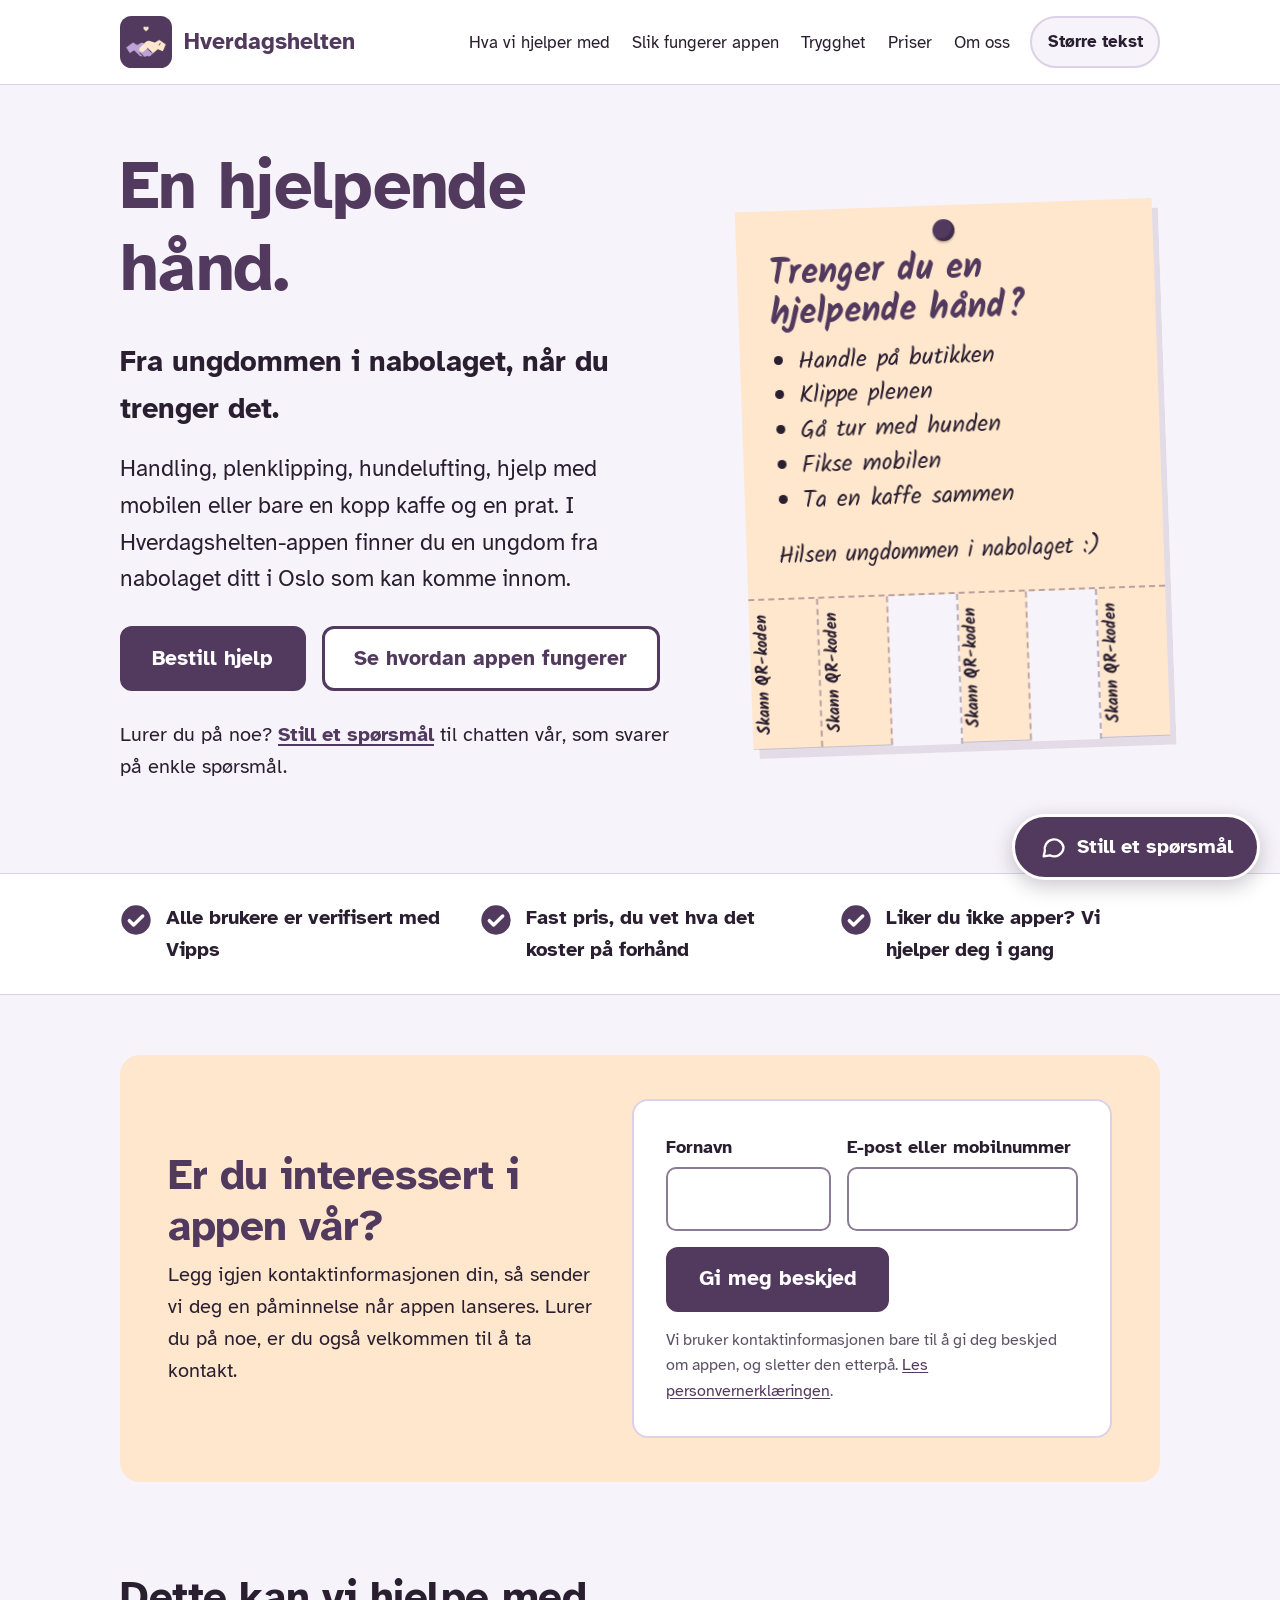
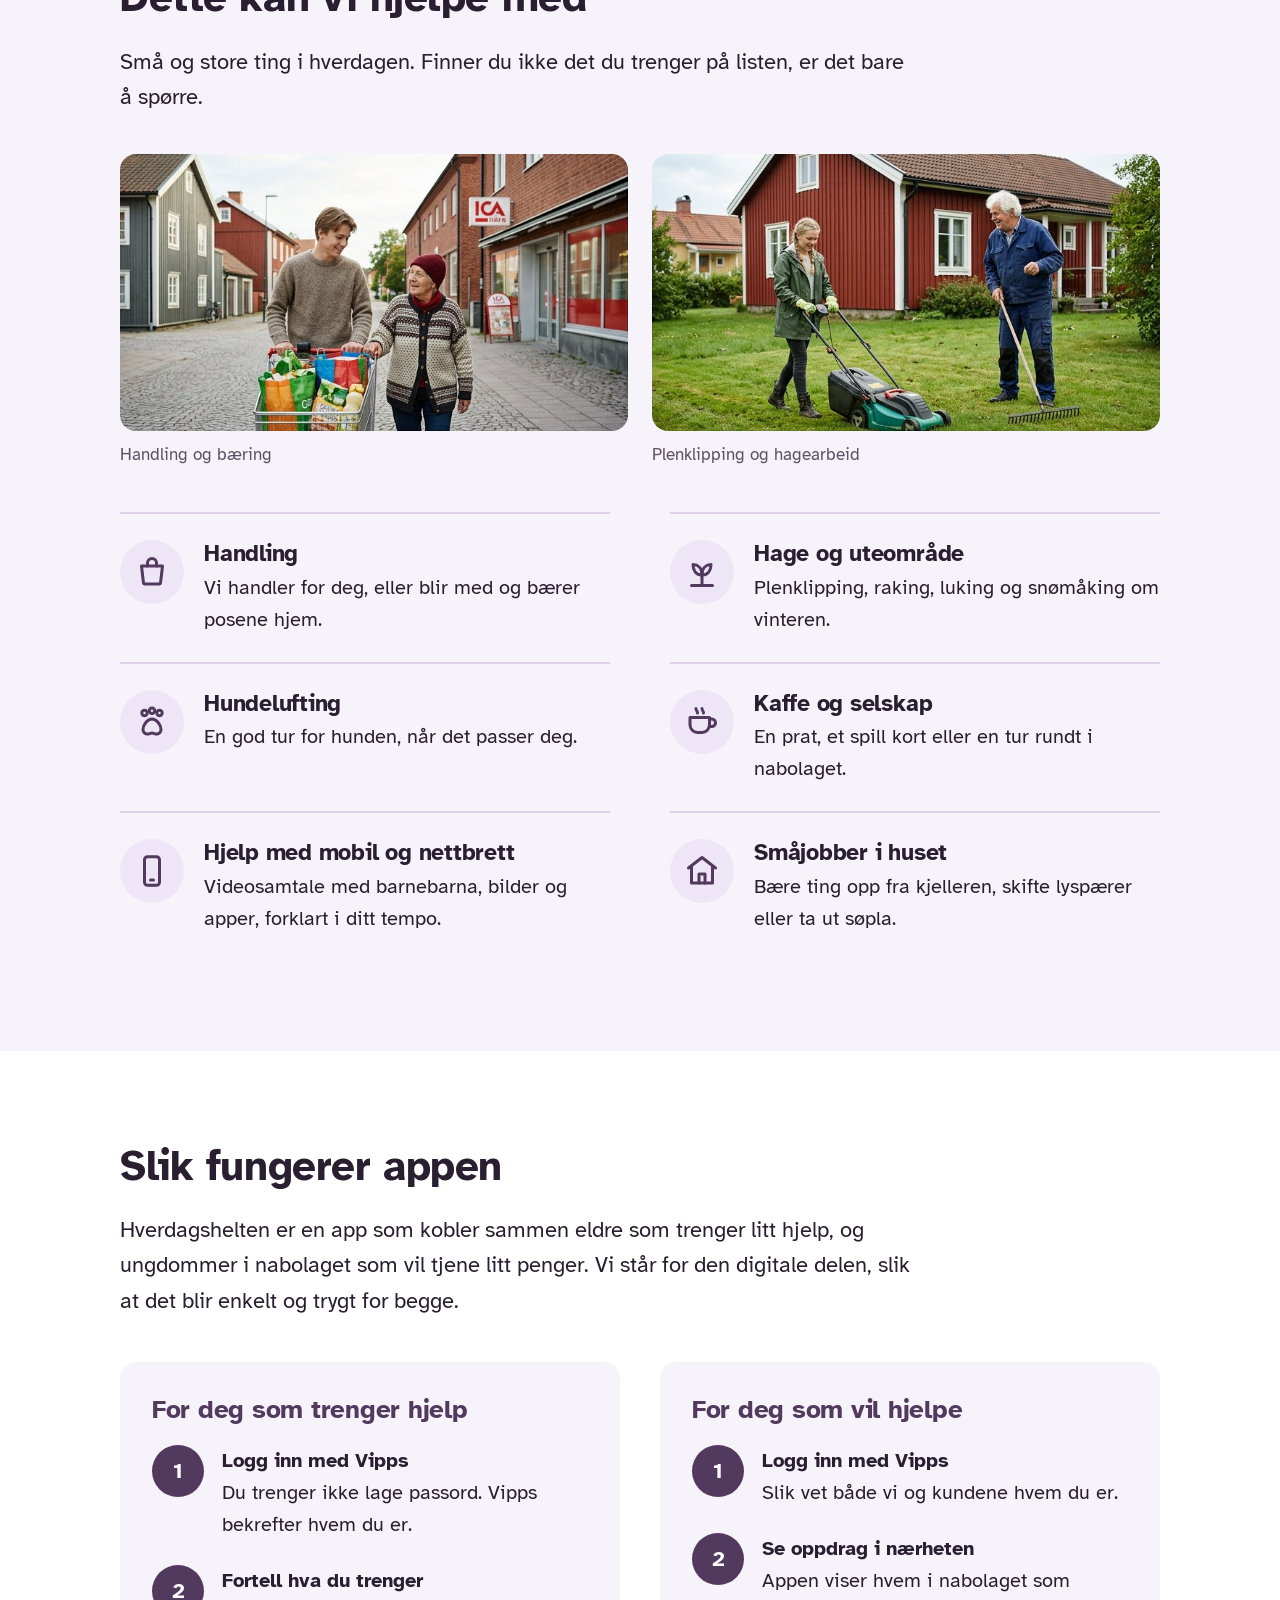
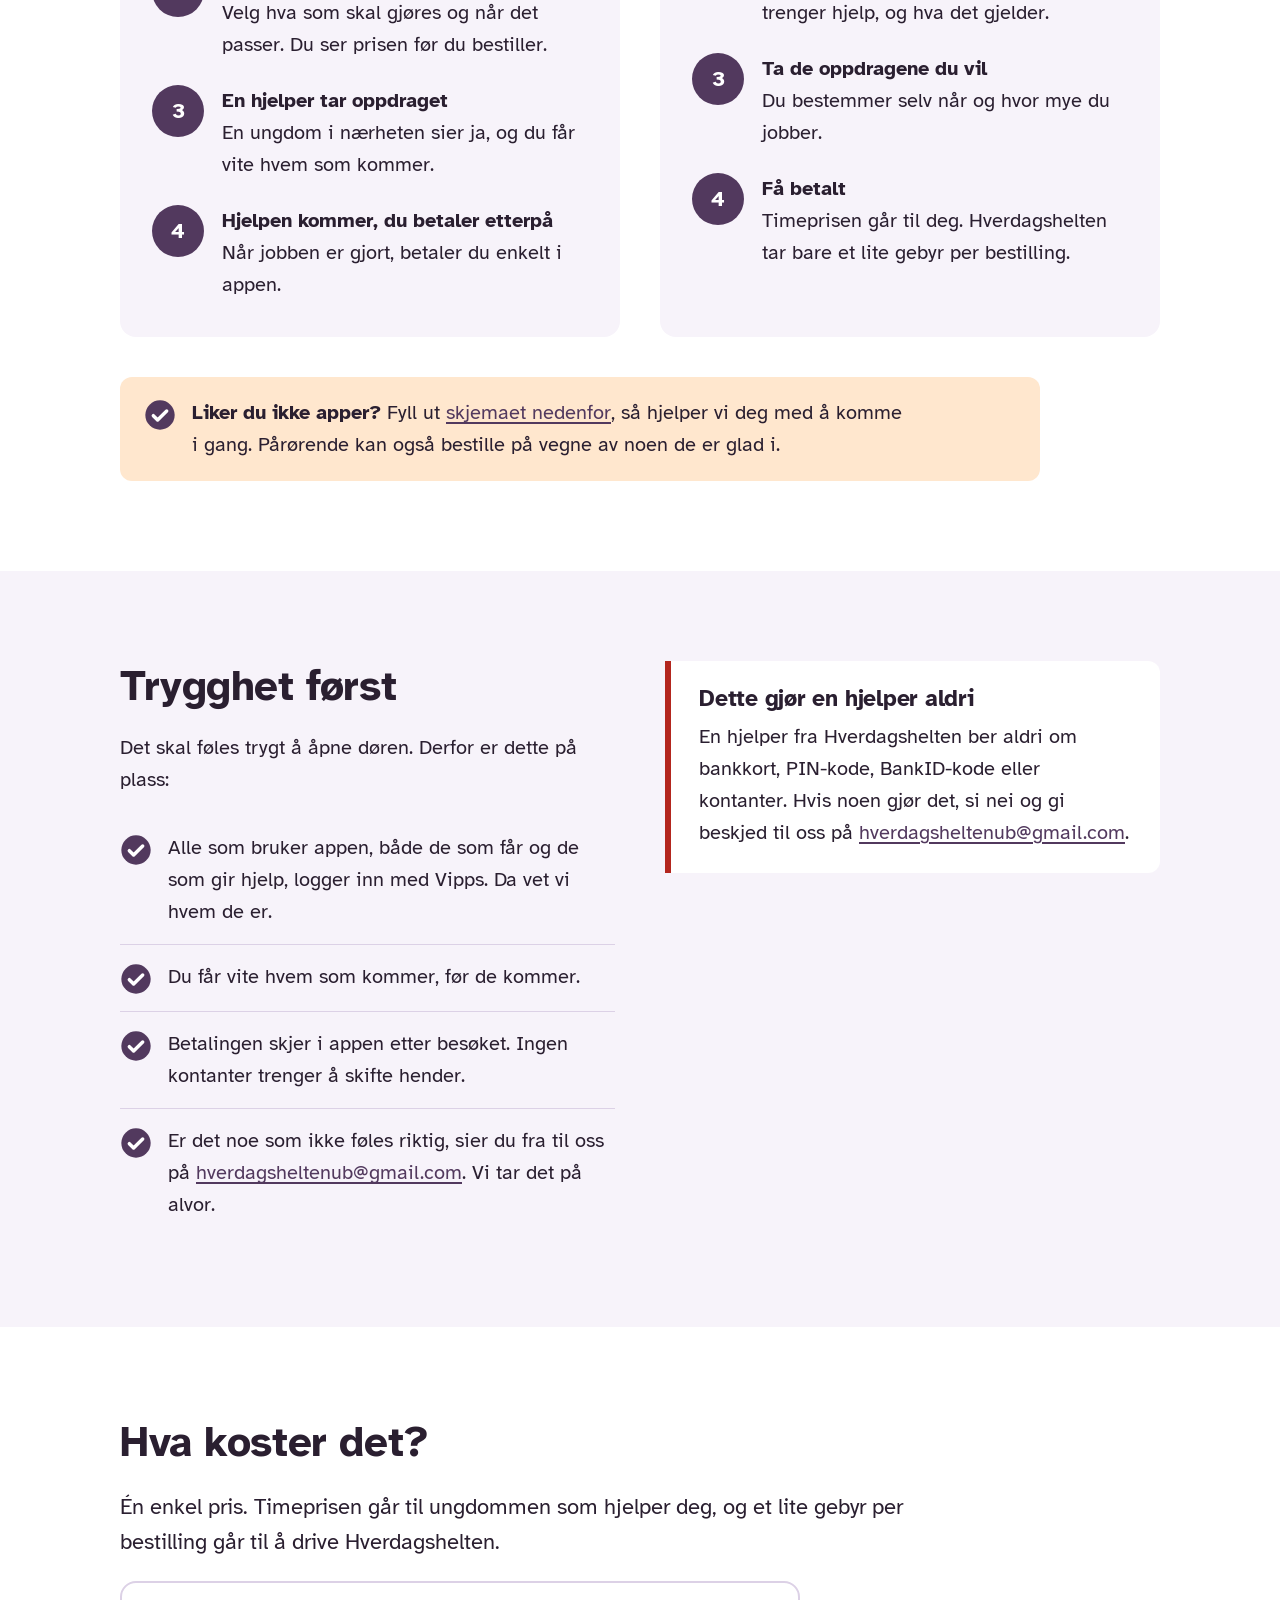
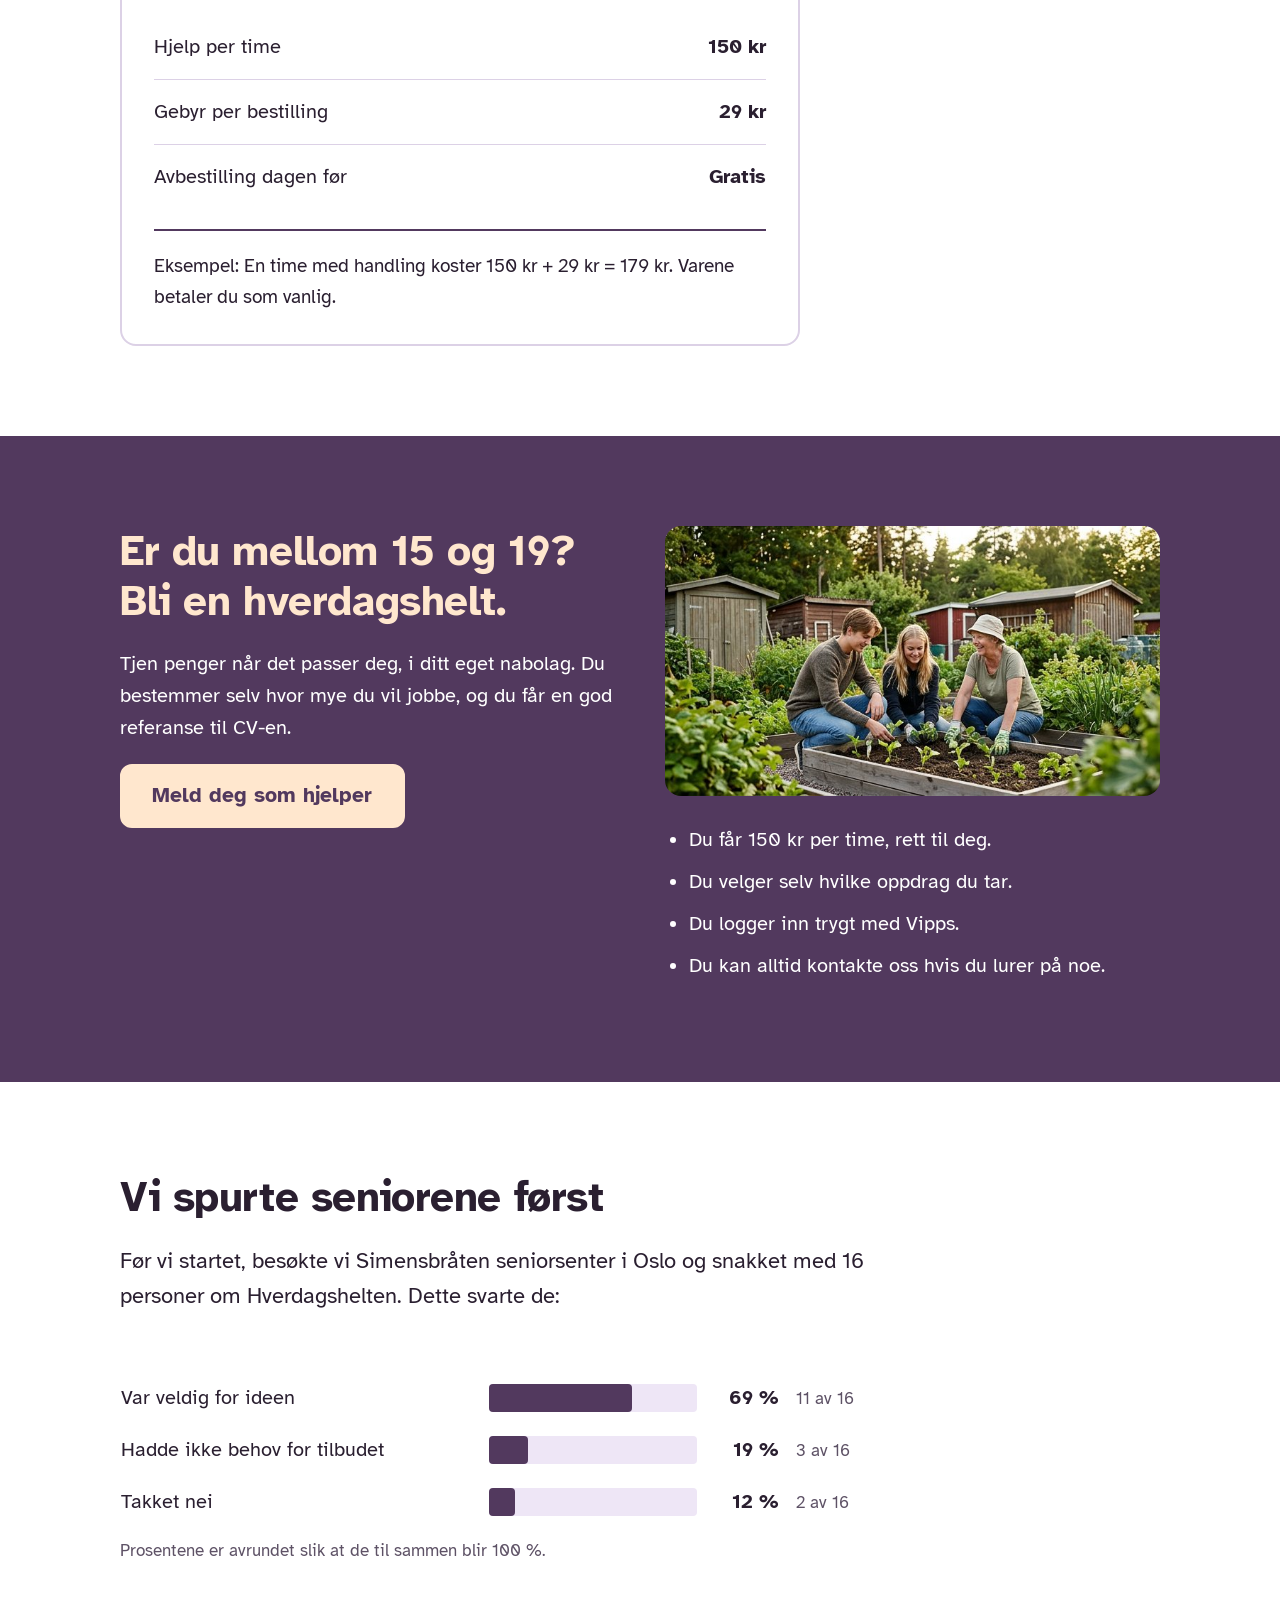
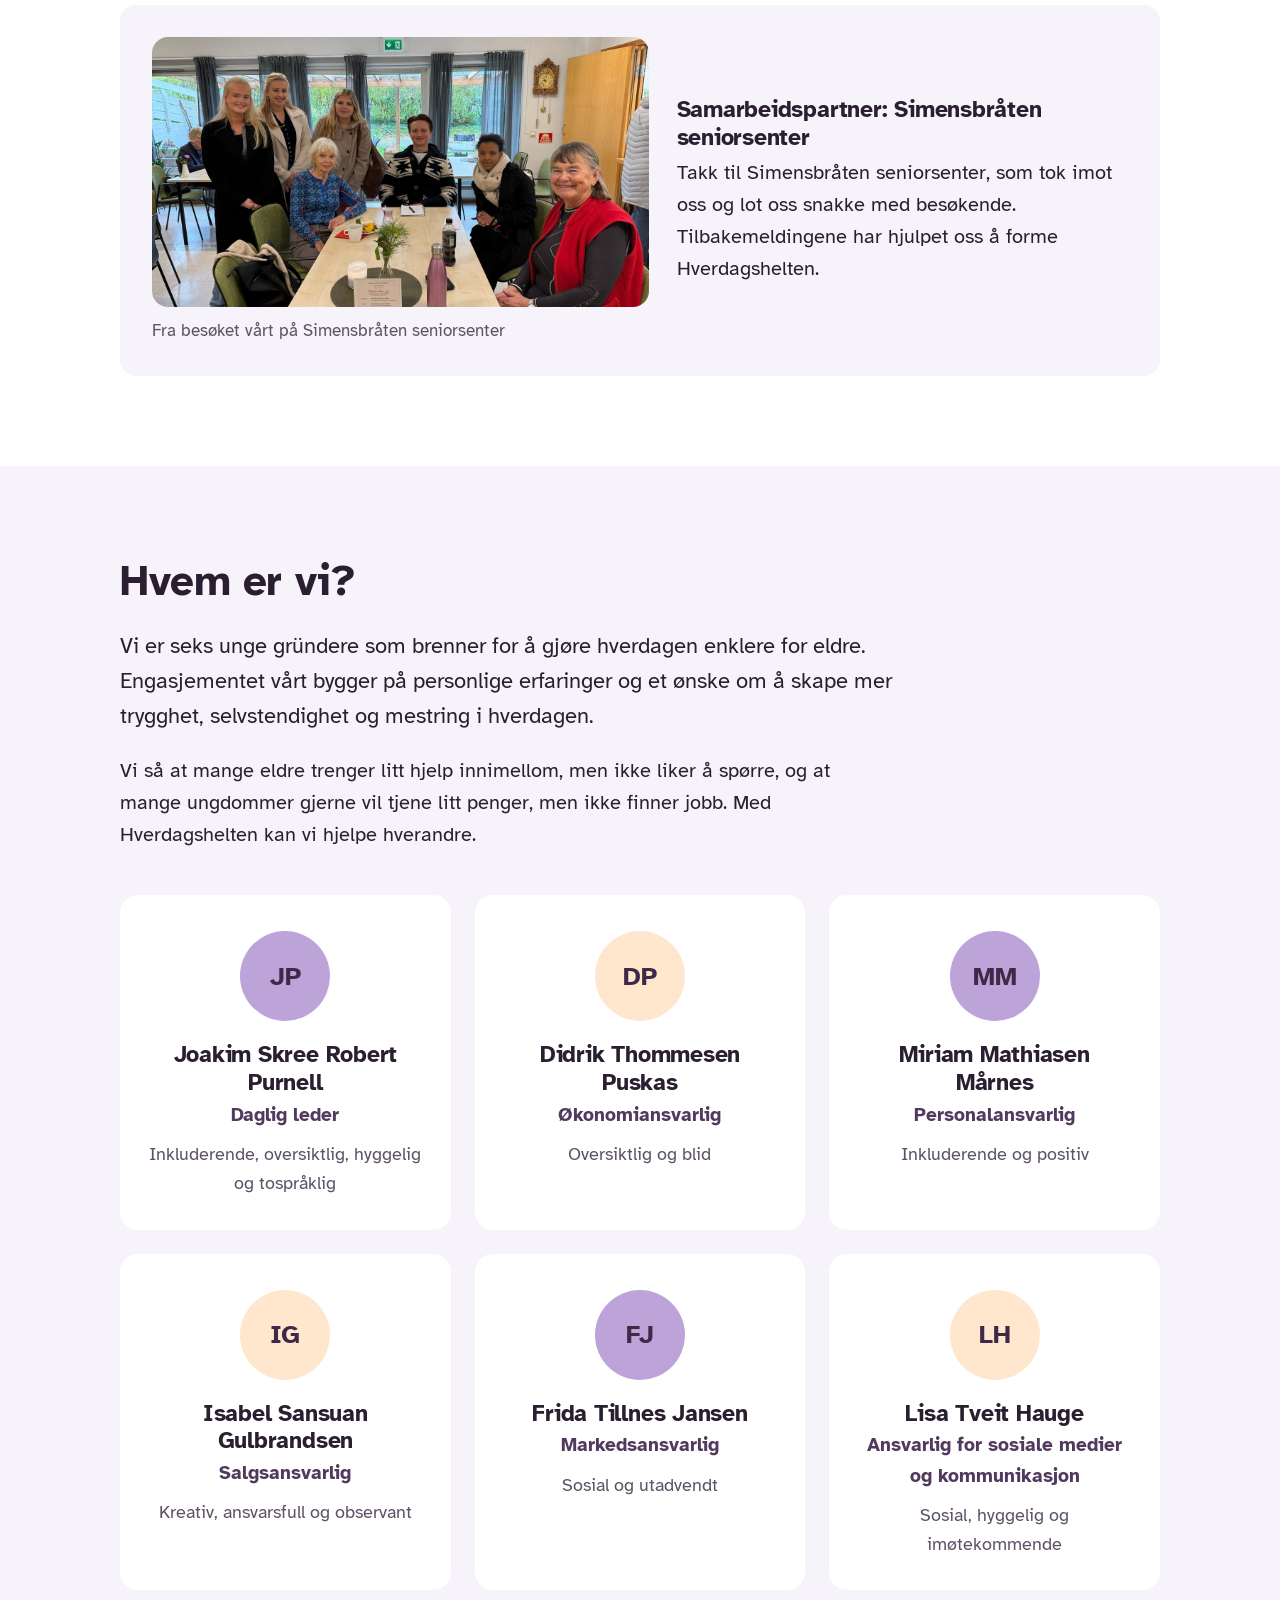
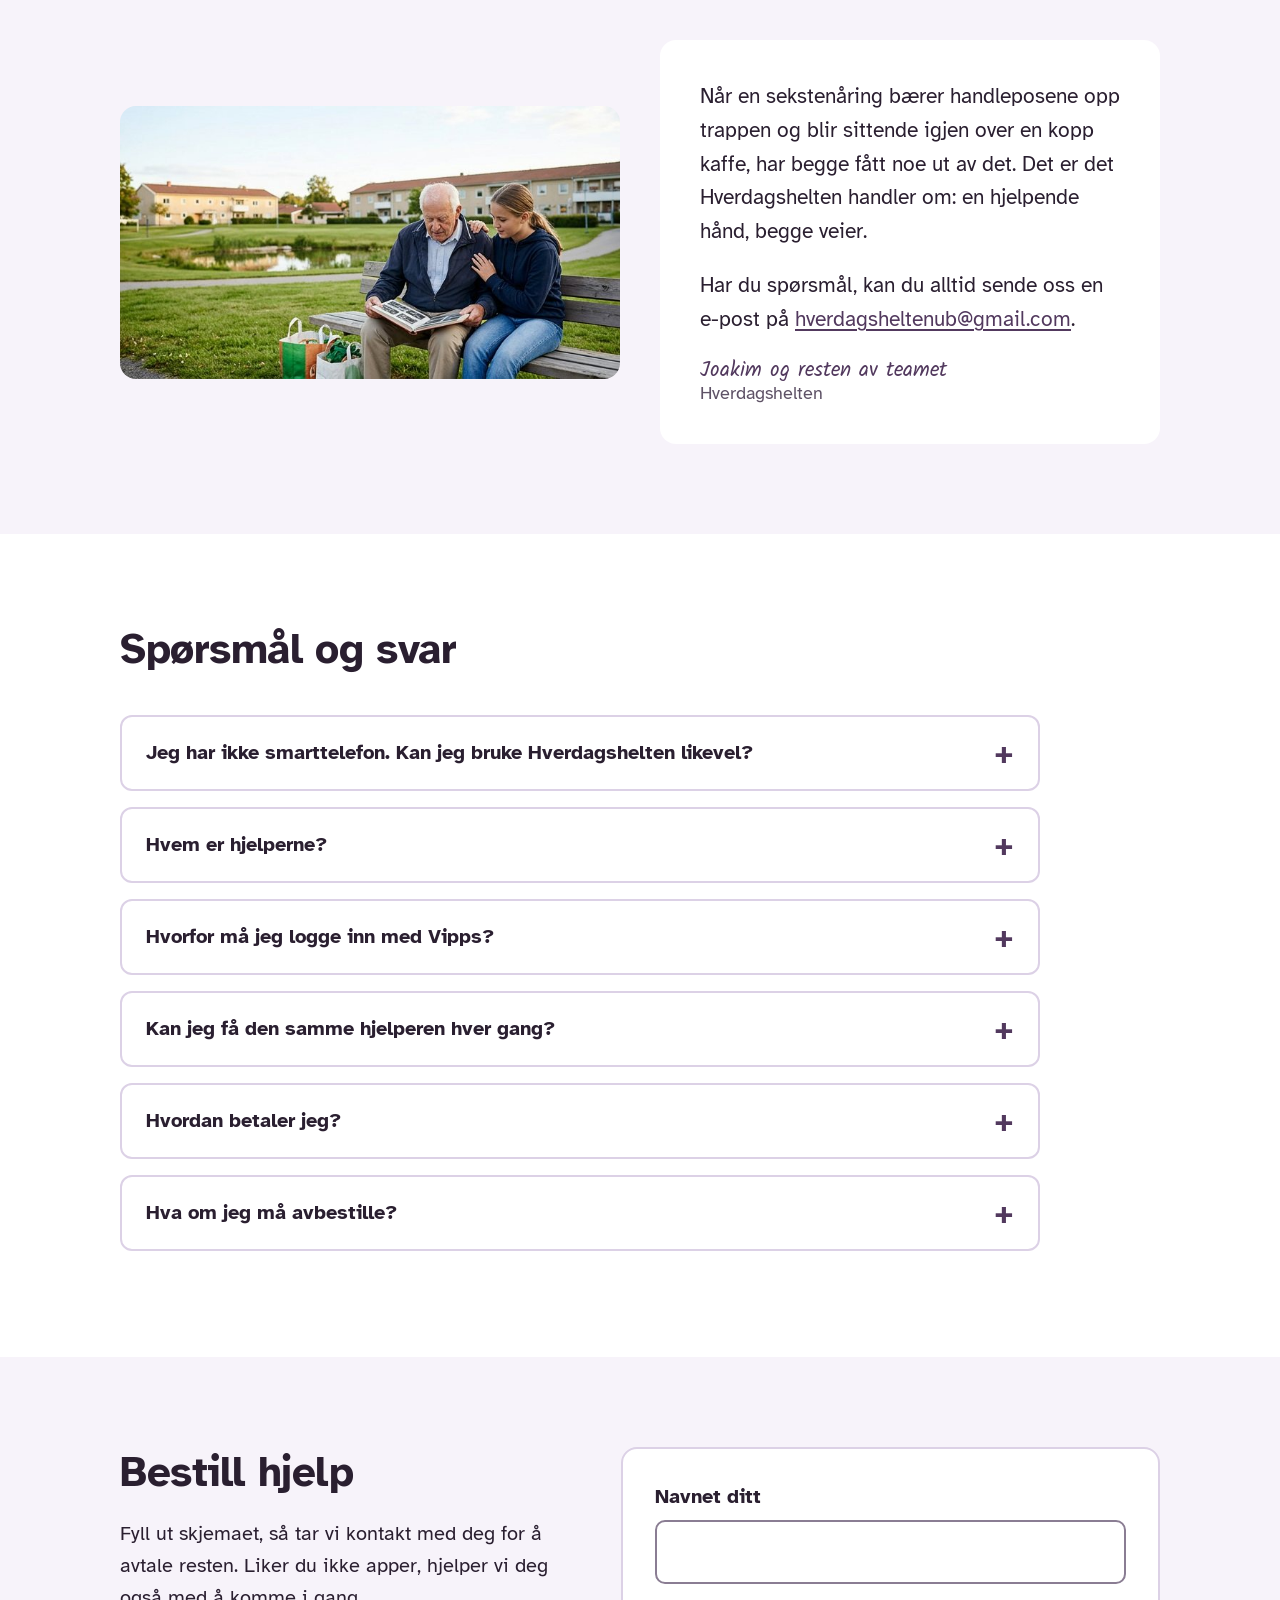
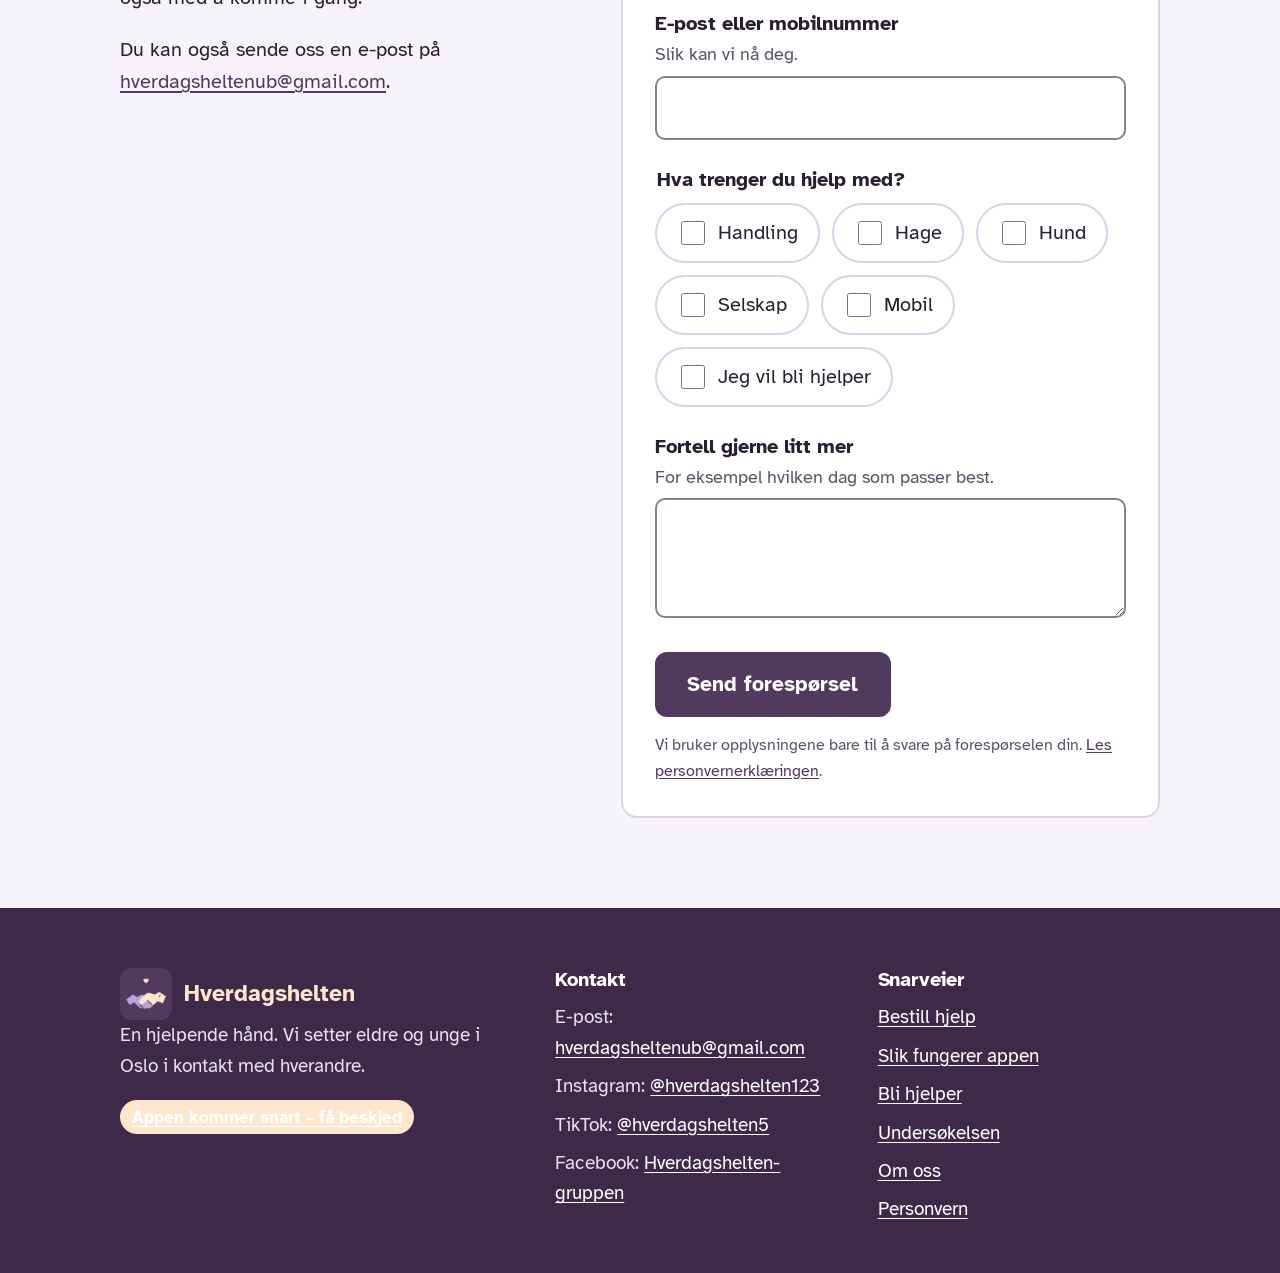
==== index.html @ 1ee034e8 "Add files via upload" ====
<!doctype html>
<html lang="no">
<head>
<meta charset="utf-8">
<meta name="viewport" content="width=device-width, initial-scale=1">
<title>Hverdagshelten – en hjelpende hånd</title>
<meta name="description" content="Hverdagshelten setter eldre i kontakt med ungdommer i nabolaget som kan hjelpe med handling, hagearbeid, hundelufting, mobilhjelp og en kopp kaffe. En hjelpende hånd.">
<meta name="theme-color" content="#52395E">
<link rel="icon" href="favicon.png" type="image/png">
<link rel="apple-touch-icon" href="apple-touch-icon.png">
<link rel="preconnect" href="https://fonts.googleapis.com">
<link rel="preconnect" href="https://fonts.gstatic.com" crossorigin>
<link href="https://fonts.googleapis.com/css2?family=Atkinson+Hyperlegible:ital,wght@0,400;0,700;1,400&family=Kalam:wght@400;700&display=swap" rel="stylesheet">
<style>
  :root {
    /* Fargene er hentet fra app-ikonet */
    --lilla: #52395E;        /* hovedfarge: knapper, overskrifter i mørke felt */
    --lilla-mork: #3E2A48;
    --lavendel: #BCA3D8;     /* den ene hånden */
    --lavendel-lys: #EEE6F6;
    --krem: #FFE7CE;         /* den andre hånden og hjertet */
    --blekk: #2A1F30;        /* brødtekst */
    --papir: #FFFFFF;
    --bakgrunn: #F7F3FA;
    --strek: #DCD1E6;
    --hint: #5E5266;
    --hand: "Kalam", "Comic Sans MS", cursive;
    --tekst: "Atkinson Hyperlegible", "Verdana", system-ui, sans-serif;
  }
  html { font-size: 125%; }               /* 20px grunnstørrelse */
  @media (prefers-reduced-motion: no-preference) { html { scroll-behavior: smooth; } }
  [id] { scroll-margin-top: 1rem; }
  html.stor-tekst { font-size: 150%; }    /* 24px når «Større tekst» er på */
  *, *::before, *::after { box-sizing: border-box; }
  body {
    margin: 0;
    background: var(--bakgrunn);
    color: var(--blekk);
    font-family: var(--tekst);
    line-height: 1.6;
    -webkit-font-smoothing: antialiased;
  }
  img, svg { max-width: 100%; display: block; }
  a { color: var(--lilla); text-underline-offset: .15em; }
  a:hover { color: var(--lilla-mork); }
  :focus-visible { outline: 4px solid var(--blekk); outline-offset: 3px; border-radius: 6px; }
  h1, h2, h3 { line-height: 1.2; margin: 0 0 .5em; letter-spacing: -0.01em; }
  h1 { font-size: clamp(2.2rem, 6vw, 3.4rem); color: var(--lilla); }
  h2 { font-size: clamp(1.6rem, 3.6vw, 2.1rem); }
  h3 { font-size: 1.15rem; }
  p { margin: 0 0 1em; max-width: 36em; }

  .hopp { position: absolute; left: -999px; top: 0; background: var(--blekk); color: #fff; padding: .6em 1em; z-index: 10; }
  .hopp:focus { left: 1rem; top: 1rem; }

  .ramme { width: 100%; max-width: 1120px; margin: 0 auto; padding: 0 1rem; }
  @media (min-width: 700px) { .ramme { padding: 0 2rem; } }

  /* ---------- Topp ---------- */
  .topp { background: var(--papir); border-bottom: 1px solid var(--strek); }
  .topp .ramme { display: flex; align-items: center; gap: 1rem; min-height: 4.2rem; flex-wrap: wrap; padding-top: .5rem; padding-bottom: .5rem; }
  .merke { display: flex; align-items: center; gap: .6rem; text-decoration: none; color: var(--lilla); font-weight: 700; font-size: 1.15rem; margin-right: auto; flex-shrink: 0; }
  .merke img { width: 2.6rem; height: 2.6rem; border-radius: 22%; }
  .topp nav { order: 2; }
  .topp nav ul { list-style: none; display: none; flex-wrap: wrap; gap: .4rem 1.1rem; margin: 0; padding: 0; }
  .topp nav a { color: var(--blekk); text-decoration: none; font-size: .85rem; white-space: nowrap; }
  .topp nav a:hover { text-decoration: underline; }
  @media (min-width: 1200px) { .topp nav ul { display: flex; } }
  /* Med større tekst får menyen sin egen linje under logoen, så ingenting går i hverandre */
  html.stor-tekst .topp nav { order: 4; flex-basis: 100%; padding-bottom: .3rem; }
  html.stor-tekst .topp nav ul { justify-content: flex-start; }
  .tekstknapp {
    order: 3; flex-shrink: 0; white-space: nowrap;
    font: inherit; font-size: .85rem; font-weight: 700; color: var(--blekk);
    background: var(--bakgrunn); border: 2px solid var(--strek); border-radius: 999px;
    padding: .35em .9em; cursor: pointer; min-height: 2.6rem;
  }
  .tekstknapp[aria-pressed="true"] { background: var(--krem); border-color: var(--lilla); }

  /* ---------- Knapper ---------- */
  .knapp {
    display: inline-flex; align-items: center; justify-content: center; gap: .5em;
    min-height: 3.2rem; padding: .6em 1.4em; border-radius: 12px;
    font: inherit; font-weight: 700; font-size: 1.05rem; text-decoration: none; cursor: pointer;
    border: 3px solid var(--lilla);
  }
  .knapp-hoved { background: var(--lilla); color: #fff; }
  .knapp-hoved:hover { background: var(--lilla-mork); border-color: var(--lilla-mork); color: #fff; }
  .knapp-sekundar { background: var(--papir); color: var(--lilla); }
  .knapp-sekundar:hover { background: var(--lavendel-lys); }
  .knapper { display: flex; flex-wrap: wrap; gap: .8rem; margin-top: 1.4rem; }

  /* ---------- Hero ---------- */
  .hero { padding: 3rem 0 3.5rem; }
  .hero .ramme { display: grid; gap: 3rem; align-items: center; }
  @media (min-width: 900px) { .hero .ramme { grid-template-columns: 1.15fr .85fr; } }
  .hero .undertittel { font-size: 1.45rem; font-weight: 700; margin: -.2rem 0 1rem; }
  .hero .ingress { font-size: 1.15rem; }
  .ring-linje { margin-top: 1.4rem; font-size: 1rem; }
  .ring-linje a { font-weight: 700; font-size: 1.25rem; white-space: nowrap; }

  /* Lappen */
  .lapp-holder { display: flex; justify-content: center; padding: 1rem 0; }
  .lapp {
    position: relative; width: min(100%, 22rem);
    background: var(--krem); color: var(--blekk);
    padding: 2.2rem 1.6rem 0; transform: rotate(-2deg);
    box-shadow: 0 1px 0 rgba(42,31,48,.15), 6px 10px 0 rgba(82,57,94,.12);
    font-family: var(--hand);
  }
  .lapp::before { /* tegnestift */
    content: ""; position: absolute; top: .7rem; left: 50%; width: 1.1rem; height: 1.1rem; margin-left: -.55rem;
    border-radius: 50%; background: var(--lilla); box-shadow: inset -3px -3px 0 rgba(0,0,0,.2), 0 2px 2px rgba(0,0,0,.2);
  }
  .lapp .overskrift { font-size: 1.75rem; font-weight: 700; line-height: 1.15; margin: 0 0 .5rem; color: var(--lilla); }
  .lapp ul { margin: 0 0 1rem; padding-left: 1.1em; font-size: 1.2rem; line-height: 1.45; }
  .lapp .hilsen { font-size: 1.15rem; margin: 0 0 1.1rem; }
  .lapper { display: flex; margin: 0 -1.6rem; border-top: 2px dashed rgba(82,57,94,.4); }
  .lapper span {
    flex: 1 1 0; writing-mode: vertical-rl; transform: rotate(180deg);
    font-size: .8rem; font-weight: 700; padding: .7rem 0; text-align: center;
    border-left: 2px dashed rgba(82,57,94,.4); white-space: nowrap;
  }
  .lapper span:last-child { border-left: 0; }
  .lapper span.revet { color: transparent; background: var(--bakgrunn); margin-bottom: -2px; }
  @media (prefers-reduced-motion: no-preference) {
    .lapp { animation: heng .9s cubic-bezier(.2,.8,.3,1.2) both .2s; }
    @keyframes heng { from { transform: rotate(-9deg) translateY(-14px); opacity: 0; } to { transform: rotate(-2deg); opacity: 1; } }
  }

  /* ---------- Trygghetsstripe ---------- */
  .stripe { background: var(--papir); border-top: 1px solid var(--strek); border-bottom: 1px solid var(--strek); }
  .stripe ul { list-style: none; margin: 0; padding: 1.4rem 0; display: grid; gap: 1rem 2rem; }
  @media (min-width: 800px) { .stripe ul { grid-template-columns: repeat(3, 1fr); } }
  .stripe li { display: flex; gap: .7rem; align-items: flex-start; font-weight: 700; }
  .hake { flex: none; width: 1.6rem; height: 1.6rem; margin-top: .1rem; }

  /* ---------- Seksjoner ---------- */
  .seksjon { padding: 4.5rem 0; }
  .seksjon-hvit { background: var(--papir); }
  .seksjon > .ramme > p:first-of-type { font-size: 1.1rem; }

  /* Tjenester: rolig liste */
  .tjenester { list-style: none; padding: 0; margin: 2.2rem 0 0; display: grid; gap: 0 3rem; }
  @media (min-width: 760px) { .tjenester { grid-template-columns: 1fr 1fr; } }
  .tjenester li { display: grid; grid-template-columns: 3.2rem 1fr; gap: 1rem; padding: 1.3rem 0; border-top: 2px solid var(--strek); }
  .tjenester h3 { margin: 0 0 .2rem; }
  .tjenester p { margin: 0; }
  .ikon { width: 3.2rem; height: 3.2rem; border-radius: 50%; background: var(--lavendel-lys); display: grid; place-items: center; }
  .ikon svg { width: 1.8rem; height: 1.8rem; stroke: var(--lilla); fill: none; stroke-width: 2; stroke-linecap: round; stroke-linejoin: round; }

  /* Appen: to spalter, én for hver brukergruppe */
  .app-spalter { display: grid; gap: 2rem; margin-top: 2.2rem; }
  @media (min-width: 860px) { .app-spalter { grid-template-columns: 1fr 1fr; } }
  .app-boks { background: var(--bakgrunn); border-radius: 16px; padding: 1.6rem 1.6rem .6rem; }
  .app-boks h3 { font-size: 1.3rem; color: var(--lilla); }
  .steg { list-style: none; padding: 0; margin: 1rem 0 0; counter-reset: steg; }
  .steg li { counter-increment: steg; display: grid; grid-template-columns: 2.6rem 1fr; gap: .9rem; margin-bottom: 1.2rem; }
  .steg li::before {
    content: counter(steg); display: grid; place-items: center;
    width: 2.6rem; height: 2.6rem; border-radius: 50%;
    background: var(--lilla); color: #fff; font-weight: 700; font-size: 1.1rem;
  }
  .steg strong { display: block; }
  .vipps-linje { margin-top: 2rem; display: flex; gap: .8rem; align-items: flex-start; background: var(--krem); border-radius: 12px; padding: 1rem 1.2rem; max-width: 46rem; }
  .vipps-linje p { margin: 0; }

  /* Trygghet */
  .to-spalter { display: grid; gap: 2.5rem; }
  @media (min-width: 900px) { .to-spalter { grid-template-columns: 1fr 1fr; align-items: start; } }
  .sjekkliste { list-style: none; padding: 0; margin: 0; }
  .sjekkliste li { display: flex; gap: .8rem; padding: .8rem 0; border-bottom: 1px solid var(--strek); }
  .sjekkliste li:last-child { border-bottom: 0; }
  .advarsel {
    background: var(--papir); border-left: 6px solid #B3261E; padding: 1.2rem 1.4rem; border-radius: 0 12px 12px 0;
  }
  .advarsel h3 { margin-bottom: .4rem; }
  .advarsel p { margin: 0; }

  /* Priser */
  .pris { background: var(--papir); border: 2px solid var(--strek); border-radius: 16px; padding: 1.6rem; max-width: 34rem; }
  .pris dl { margin: 0; }
  .pris .rad { display: flex; justify-content: space-between; gap: 1rem; padding: .8rem 0; border-bottom: 1px solid var(--strek); }
  .pris .rad:last-of-type { border-bottom: 0; }
  .pris dt { margin: 0; }
  .pris dd { margin: 0; font-weight: 700; white-space: nowrap; }
  .pris .eksempel { margin: 1rem 0 0; padding-top: 1rem; border-top: 2px solid var(--lilla); font-size: .95rem; }

  /* Ungdom */
  .ungdom { background: var(--lilla); color: #fff; }
  .ungdom h2 { color: var(--krem); }
  .ungdom a:not(.knapp) { color: #fff; }
  .ungdom .knapp-hoved { background: var(--krem); border-color: var(--krem); color: var(--lilla); }
  .ungdom .knapp-hoved:hover { background: #fff; border-color: #fff; color: var(--lilla); }
  .ungdom ul { padding-left: 1.2em; margin: 0; }
  .ungdom li { margin-bottom: .5rem; }

  /* Teamet */
  .team { list-style: none; padding: 0; margin: 2.2rem 0 0; display: grid; gap: 1.2rem; }
  @media (min-width: 640px) { .team { grid-template-columns: 1fr 1fr; } }
  @media (min-width: 980px) { .team { grid-template-columns: 1fr 1fr 1fr; } }
  .person { background: var(--papir); border-radius: 18px; padding: 1.8rem 1.4rem 1.6rem; text-align: center; }
  .initialer { display: grid; place-items: center; width: 4.5rem; height: 4.5rem; margin: 0 auto 1rem; border-radius: 50%; background: var(--lavendel); color: var(--lilla-mork); font-weight: 700; font-size: 1.3rem; }
  .person:nth-child(even) .initialer { background: var(--krem); }
  .person h3 { margin: 0 0 .15rem; overflow-wrap: break-word; hyphens: auto; }
  .person .rolle { margin: 0 auto .5rem; color: var(--lilla); font-weight: 700; font-size: .95rem; }
  .person .styrker { margin: 0 auto; font-size: .9rem; color: var(--hint); }
  .brev { background: var(--papir); max-width: 40rem; padding: 2rem; border-radius: 16px; margin-top: 2.5rem; }
  .brev p { font-size: 1.05rem; }
  .signatur { font-family: var(--hand); font-size: 1.5rem; color: var(--lilla); line-height: 1.2; margin: 0; }
  .signatur small { display: block; font-family: var(--tekst); font-size: .9rem; color: var(--hint); }

  /* Spørsmål */
  .sporsmal { max-width: 46rem; margin-top: 2rem; }
  details { background: var(--papir); border: 2px solid var(--strek); border-radius: 12px; margin-bottom: .8rem; }
  details[open] { border-color: var(--lilla); }
  summary { cursor: pointer; padding: 1rem 1.2rem; font-weight: 700; list-style: none; display: flex; justify-content: space-between; gap: 1rem; min-height: 3.2rem; align-items: center; }
  summary::-webkit-details-marker { display: none; }
  summary::after { content: "+"; font-size: 1.6rem; line-height: 1; color: var(--lilla); }
  details[open] summary::after { content: "–"; }
  details p { padding: 0 1.2rem 1rem; margin: 0; }

  /* Bestill */
  .bestill .ramme { display: grid; gap: 3rem; }
  @media (min-width: 900px) { .bestill .ramme { grid-template-columns: .9fr 1.1fr; } }
  .telefon-stor { display: inline-block; font-size: clamp(2rem, 6vw, 2.8rem); font-weight: 700; text-decoration: none; color: var(--lilla); margin: .2rem 0 .4rem; }
  form { background: var(--papir); border: 2px solid var(--strek); border-radius: 16px; padding: 1.6rem; }
  .felt { margin-bottom: 1.2rem; }
  label, legend { display: block; font-weight: 700; margin-bottom: .35rem; }
  .hint { display: block; font-weight: 400; font-size: .9rem; color: var(--hint); }
  input[type=text], input[type=tel], textarea {
    width: 100%; font: inherit; color: var(--blekk); background: #fff;
    border: 2px solid #8A7D93; border-radius: 10px; padding: .65rem .8rem; min-height: 3.2rem;
  }
  textarea { min-height: 6rem; resize: vertical; }
  input:focus, textarea:focus { border-color: var(--lilla); outline: 3px solid var(--lilla); outline-offset: 1px; }
  fieldset { border: 0; padding: 0; margin: 0 0 1.2rem; }
  .valg { display: flex; flex-wrap: wrap; gap: .6rem; }
  .valg label { font-weight: 400; display: flex; align-items: center; gap: .5rem; border: 2px solid var(--strek); border-radius: 999px; padding: .4rem 1rem; min-height: 3rem; cursor: pointer; margin: 0; }
  .valg input { width: 1.2rem; height: 1.2rem; accent-color: var(--lilla); }
  .valg label:has(input:checked) { border-color: var(--lilla); background: var(--lavendel-lys); font-weight: 700; }
  .kvittering { display: none; background: var(--lavendel-lys); border: 2px solid var(--lilla); border-radius: 12px; padding: 1.2rem; margin-top: 1rem; }
  .kvittering.vis { display: block; }
  .kvittering.feil { background: #FCE8E6; border-color: #B3261E; }

  /* Påmelding til appen */
  .varsling { padding: 3rem 0 0; }
  .varsling-boks { display: grid; gap: 1.4rem; background: var(--krem); border-radius: 20px; padding: 1.8rem; }
  @media (min-width: 900px) { .varsling-boks { grid-template-columns: 1fr 1.1fr; align-items: center; padding: 2.2rem 2.4rem; } }
  .varsling-boks h2 { color: var(--lilla); margin-bottom: .4rem; }
  .varsling-boks p { margin: 0; }
  .varsel-skjema { display: grid; gap: .8rem; }
  .varsel-skjema .knapp { white-space: nowrap; }
  @media (max-width: 599px) { .varsling-boks { padding: 1.3rem 1rem; } .varsel-skjema { padding: 1.1rem; } }
  @media (min-width: 600px) { .varsel-skjema .rad { display: grid; grid-template-columns: 1fr 1.4fr; gap: .8rem; } }
  .varsel-skjema .rad > div + div { margin-top: .8rem; }
  @media (min-width: 600px) { .varsel-skjema .rad > div + div { margin-top: 0; } }
  .varsel-skjema label { font-size: .9rem; margin-bottom: .25rem; }
  .varsel-skjema .liten { font-size: .8rem; color: var(--hint); }
  .liten-tekst { font-size: .8rem; color: var(--hint); margin: .8rem 0 0; }
  .honning { position: absolute; left: -9999px; width: 1px; height: 1px; overflow: hidden; }

  /* Undersøkelsen */
  .resultat { width: 100%; max-width: 46rem; border-collapse: separate; border-spacing: 0 .9rem; margin-top: 1.6rem; }
  .resultat th { text-align: left; font-weight: 400; padding-right: 1rem; width: 40%; vertical-align: middle; }
  .resultat td { vertical-align: middle; }
  .resultat .stolpe { display: flex; align-items: center; gap: .7rem; }
  .resultat .spor { flex: 1; height: 1.4rem; background: var(--lavendel-lys); border-radius: 4px; overflow: hidden; }
  .resultat .fyll { height: 100%; width: var(--p); background: var(--lilla); border-radius: 0 4px 4px 0; }
  .resultat .prosent { font-weight: 700; min-width: 3.4rem; text-align: right; }
  .resultat .antall { color: var(--hint); font-size: .85rem; white-space: nowrap; padding-left: .8rem; }
  @media (max-width: 640px) {
    .resultat, .resultat tbody, .resultat tr, .resultat th, .resultat td { display: block; width: 100%; }
    .resultat tr { margin-bottom: 1rem; }
    .resultat th { padding: 0 0 .3rem; font-weight: 700; }
    .resultat .antall { padding: .2rem 0 0; }
  }
  .sr { position: absolute; width: 1px; height: 1px; overflow: hidden; clip: rect(0 0 0 0); white-space: nowrap; }
  .fotnote { font-size: .85rem; color: var(--hint); }
  .partner { margin-top: 2rem; background: var(--bakgrunn); border-radius: 16px; padding: 1.4rem; display: grid; gap: 1.4rem; align-items: center; }
  @media (min-width: 860px) { .partner { grid-template-columns: 1.1fr 1fr; padding: 1.6rem; } }
  .partner > * { min-width: 0; }
  .partner-foto { aspect-ratio: 4 / 3; }
  .partner h3 { margin-bottom: .3rem; }
  .partner p { margin: 0; }

  /* Bilder */
  .foto { width: 100%; height: auto; aspect-ratio: 701 / 382; object-fit: cover; border-radius: 16px; background: var(--lavendel-lys); }
  figure { margin: 0; }
  figcaption { font-size: .85rem; color: var(--hint); margin-top: .5rem; }
  .bilder-to { display: grid; gap: 1.2rem; margin-top: 2rem; }
  @media (min-width: 760px) { .bilder-to { grid-template-columns: 1fr 1fr; } }
  .ungdom figcaption { color: #E9E1F0; }
  .ungdom .foto { margin-bottom: 1.4rem; }
  .brev-rad { display: grid; gap: 2rem; margin-top: 2.5rem; align-items: center; }
  @media (min-width: 900px) { .brev-rad { grid-template-columns: 1fr 1fr; } }
  .brev-rad .brev { margin-top: 0; }
  .brev-rad > * { min-width: 0; }
  a[href^="mailto"] { overflow-wrap: anywhere; }

  /* Chat */
  .lenkeknapp { font: inherit; font-weight: 700; color: var(--lilla); background: none; border: 0; padding: 0; text-decoration: underline; text-underline-offset: .15em; cursor: pointer; }
  .chat-knapp {
    position: fixed; right: 1rem; bottom: 1rem; z-index: 20;
    display: inline-flex; align-items: center; gap: .5rem;
    font: inherit; font-weight: 700; font-size: 1rem; color: #fff; background: var(--lilla);
    border: 3px solid #fff; border-radius: 999px; padding: .7rem 1.2rem; min-height: 3.2rem; cursor: pointer;
    box-shadow: 0 6px 20px rgba(42,31,48,.25);
  }
  .chat-knapp:hover { background: var(--lilla-mork); }
  .chat-knapp svg { width: 1.4rem; height: 1.4rem; }
  .chat-knapp[hidden] { display: none; }
  .chat {
    position: fixed; right: 1rem; bottom: 1rem; z-index: 30;
    width: min(26rem, calc(100vw - 2rem)); height: min(36rem, calc(100vh - 2rem));
    background: var(--papir); border-radius: 18px; box-shadow: 0 12px 40px rgba(42,31,48,.3);
    display: flex; flex-direction: column; overflow: hidden;
  }
  .chat[hidden] { display: none; }
  .chat-topp { background: var(--lilla); color: #fff; padding: .8rem 1rem; display: flex; align-items: center; gap: .7rem; }
  .chat-topp img { width: 2.2rem; height: 2.2rem; border-radius: 22%; }
  .chat-topp h2 { font-size: 1rem; margin: 0; color: #fff; }
  .chat-topp p { font-size: .75rem; margin: 0; color: #E9E1F0; }
  .chat-lukk { margin-left: auto; font: inherit; font-size: 1.6rem; line-height: 1; color: #fff; background: none; border: 0; width: 2.6rem; height: 2.6rem; border-radius: 50%; cursor: pointer; }
  .chat-lukk:hover { background: rgba(255,255,255,.15); }
  .chat-logg { flex: 1; overflow-y: auto; padding: 1rem; display: flex; flex-direction: column; gap: .7rem; background: var(--bakgrunn); }
  .melding { max-width: 88%; padding: .6rem .9rem; border-radius: 16px; font-size: .95rem; line-height: 1.45; }
  .melding p { margin: 0 0 .4em; } .melding p:last-child { margin: 0; }
  .melding.bot { background: var(--papir); border: 1px solid var(--strek); align-self: flex-start; border-bottom-left-radius: 4px; }
  .melding.meg { background: var(--lilla); color: #fff; align-self: flex-end; border-bottom-right-radius: 4px; }
  .forslag { display: flex; flex-wrap: wrap; gap: .4rem; }
  .forslag button { font: inherit; font-size: .85rem; color: var(--lilla); background: var(--papir); border: 2px solid var(--lavendel); border-radius: 999px; padding: .35rem .8rem; min-height: 2.4rem; cursor: pointer; }
  .forslag button:hover { background: var(--lavendel-lys); }
  .chat-skjema { display: flex; gap: .5rem; padding: .7rem; border-top: 1px solid var(--strek); background: var(--papir); }
  .chat-skjema input { flex: 1; font: inherit; font-size: 1rem; border: 2px solid #8A7D93; border-radius: 10px; padding: .5rem .7rem; min-height: 3rem; min-width: 0; }
  .chat-skjema input:focus { border-color: var(--lilla); outline: 3px solid var(--lilla); outline-offset: 1px; }
  .chat-skjema button { font: inherit; font-weight: 700; color: #fff; background: var(--lilla); border: 0; border-radius: 10px; padding: 0 1rem; min-height: 3rem; cursor: pointer; }
  .chat-merknad { font-size: .72rem; color: var(--hint); text-align: center; padding: 0 .7rem .6rem; background: var(--papir); margin: 0; max-width: none; }
  @media (prefers-reduced-motion: no-preference) {
    .chat:not([hidden]) { animation: chatInn .22s ease-out; }
    @keyframes chatInn { from { opacity: 0; transform: translateY(12px); } to { opacity: 1; transform: none; } }
  }

  /* Bunn */
  .bunn { background: var(--lilla-mork); color: #E9E1F0; padding: 3rem 0 2rem; font-size: .95rem; }
  .bunn a { color: #fff; }
  .bunn .ramme { display: grid; gap: 2rem; }
  @media (min-width: 800px) { .bunn .ramme { grid-template-columns: 1.4fr 1fr 1fr; } }
  .bunn .merke { color: var(--krem); }
  .bunn ul { list-style: none; padding: 0; margin: 0; }
  .bunn li { margin-bottom: .4rem; }
  .bunn h2 { font-size: 1rem; color: #fff; }
  .app-merke { display: inline-block; background: var(--krem); color: var(--lilla); font-weight: 700; padding: .2em .7em; border-radius: 999px; font-size: .85rem; }
</style>
</head>
<body>
<a class="hopp" href="#innhold">Hopp til innholdet</a>

<header class="topp">
  <div class="ramme">
    <a class="merke" href="#">
      <img src="logo.png" alt="" width="52" height="52">
      Hverdagshelten
    </a>
    <nav aria-label="Hovedmeny">
      <ul>
        <li><a href="#tjenester">Hva vi hjelper med</a></li>
        <li><a href="#appen">Slik fungerer appen</a></li>
        <li><a href="#trygghet">Trygghet</a></li>
        <li><a href="#priser">Priser</a></li>
        <li><a href="#om-oss">Om oss</a></li>
      </ul>
    </nav>
    <button class="tekstknapp" id="tekststorrelse" type="button" aria-pressed="false">Større tekst</button>
  </div>
</header>

<main id="innhold">

  <section class="hero">
    <div class="ramme">
      <div>
        <h1>En hjelpende hånd.</h1>
        <p class="undertittel">Fra ungdommen i nabolaget, når du trenger det.</p>
        <p class="ingress">Handling, plenklipping, hundelufting, hjelp med mobilen eller bare en kopp kaffe og en prat. I Hverdagshelten-appen finner du en ungdom fra nabolaget ditt i Oslo som kan komme innom.</p>
        <div class="knapper">
          <a class="knapp knapp-hoved" href="#bestill">Bestill hjelp</a>
          <a class="knapp knapp-sekundar" href="#appen">Se hvordan appen fungerer</a>
        </div>
        <p class="ring-linje">Lurer du på noe? <button type="button" class="lenkeknapp" data-apne-chat>Still et spørsmål</button> til chatten vår, som svarer på enkle spørsmål.</p>
      </div>

      <div class="lapp-holder" aria-hidden="true">
        <div class="lapp">
          <p class="overskrift">Trenger du en hjelpende hånd?</p>
          <ul>
            <li>Handle på butikken</li>
            <li>Klippe plenen</li>
            <li>Gå tur med hunden</li>
            <li>Fikse mobilen</li>
            <li>Ta en kaffe sammen</li>
          </ul>
          <p class="hilsen">Hilsen ungdommen i nabolaget :)</p>
          <div class="lapper">
            <span>Skann QR-koden</span><span>Skann QR-koden</span><span class="revet">Skann QR-koden</span><span>Skann QR-koden</span><span class="revet">Skann QR-koden</span><span>Skann QR-koden</span>
          </div>
        </div>
      </div>
    </div>
  </section>

  <section class="stripe" aria-label="Kort fortalt">
    <div class="ramme">
      <ul>
        <li><svg class="hake" viewBox="0 0 24 24" aria-hidden="true"><circle cx="12" cy="12" r="11" fill="#52395E"/><path d="M7 12.5l3.2 3.2L17 9" stroke="#fff" stroke-width="2.6" fill="none" stroke-linecap="round" stroke-linejoin="round"/></svg>Alle brukere er verifisert med Vipps</li>
        <li><svg class="hake" viewBox="0 0 24 24" aria-hidden="true"><circle cx="12" cy="12" r="11" fill="#52395E"/><path d="M7 12.5l3.2 3.2L17 9" stroke="#fff" stroke-width="2.6" fill="none" stroke-linecap="round" stroke-linejoin="round"/></svg>Fast pris, du vet hva det koster på forhånd</li>
        <li><svg class="hake" viewBox="0 0 24 24" aria-hidden="true"><circle cx="12" cy="12" r="11" fill="#52395E"/><path d="M7 12.5l3.2 3.2L17 9" stroke="#fff" stroke-width="2.6" fill="none" stroke-linecap="round" stroke-linejoin="round"/></svg>Liker du ikke apper? Vi hjelper deg i gang</li>
      </ul>
    </div>
  </section>

  <section class="varsling" id="varsling" aria-labelledby="varsling-tittel">
    <div class="ramme">
      <div class="varsling-boks">
        <div>
          <h2 id="varsling-tittel">Er du interessert i appen vår?</h2>
          <p>Legg igjen kontaktinformasjonen din, så sender vi deg en påminnelse når appen lanseres. Lurer du på noe, er du også velkommen til å ta kontakt.</p>
        </div>
        <form class="varsel-skjema" id="varsel-skjema" novalidate>
          <div class="rad">
            <div>
              <label for="v-navn">Fornavn</label>
              <input id="v-navn" name="v-navn" type="text" autocomplete="given-name" required>
            </div>
            <div>
              <label for="v-kontakt">E-post eller mobilnummer</label>
              <input id="v-kontakt" name="v-kontakt" type="text" autocomplete="email" inputmode="email" required>
            </div>
          </div>
          <div class="honning" aria-hidden="true"><label for="v-honning">Ikke fyll ut</label><input id="v-honning" name="_honey" type="text" tabindex="-1" autocomplete="off"></div>
          <div><button class="knapp knapp-hoved" type="submit">Gi meg beskjed</button></div>
          <p class="liten">Vi bruker kontaktinformasjonen bare til å gi deg beskjed om appen, og sletter den etterpå. <a href="personvern.html">Les personvernerklæringen</a>.</p>
          <div class="kvittering" id="varsel-kvittering" role="status" aria-live="polite"></div>
        </form>
      </div>
    </div>
  </section>

  <section class="seksjon" id="tjenester">
    <div class="ramme">
      <h2>Dette kan vi hjelpe med</h2>
      <p>Små og store ting i hverdagen. Finner du ikke det du trenger på listen, er det bare å spørre.</p>
      <div class="bilder-to">
        <figure><img class="foto" src="bilde-handling.jpg" alt="En ungdom triller handlevognen for en eldre dame utenfor butikken" width="701" height="382" loading="lazy"><figcaption>Handling og bæring</figcaption></figure>
        <figure><img class="foto" src="bilde-hage.jpg" alt="En jente klipper plenen mens en eldre mann raker i hagen" width="701" height="382" loading="lazy"><figcaption>Plenklipping og hagearbeid</figcaption></figure>
      </div>
      <ul class="tjenester">
        <li>
          <span class="ikon"><svg viewBox="0 0 24 24" aria-hidden="true"><path d="M5 8h14l-1.3 11.1a1 1 0 0 1-1 .9H7.3a1 1 0 0 1-1-.9z"/><path d="M9 8V6a3 3 0 0 1 6 0v2"/></svg></span>
          <div><h3>Handling</h3><p>Vi handler for deg, eller blir med og bærer posene hjem.</p></div>
        </li>
        <li>
          <span class="ikon"><svg viewBox="0 0 24 24" aria-hidden="true"><path d="M12 21v-7"/><path d="M12 14c-4 0-6-3-6-7 3 0 6 2 6 7z"/><path d="M12 14c4 0 6-3 6-7-3 0-6 2-6 7z"/><path d="M5 21h14"/></svg></span>
          <div><h3>Hage og uteområde</h3><p>Plenklipping, raking, luking og snømåking om vinteren.</p></div>
        </li>
        <li>
          <span class="ikon"><svg viewBox="0 0 24 24" aria-hidden="true"><circle cx="7" cy="6" r="1.8"/><circle cx="12" cy="4.5" r="1.8"/><circle cx="17" cy="6" r="1.8"/><path d="M12 10c-3 0-6 4-6 7 0 2 1.5 3 3 3 1.2 0 1.8-.6 3-.6s1.8.6 3 .6c1.5 0 3-1 3-3 0-3-3-7-6-7z"/></svg></span>
          <div><h3>Hundelufting</h3><p>En god tur for hunden, når det passer deg.</p></div>
        </li>
        <li>
          <span class="ikon"><svg viewBox="0 0 24 24" aria-hidden="true"><path d="M4 9h13v5a5 5 0 0 1-5 5H9a5 5 0 0 1-5-5z"/><path d="M17 10h1.5a2.5 2.5 0 0 1 0 5H17"/><path d="M8 3c0 1.5 1 1.5 1 3M12 3c0 1.5 1 1.5 1 3"/></svg></span>
          <div><h3>Kaffe og selskap</h3><p>En prat, et spill kort eller en tur rundt i nabolaget.</p></div>
        </li>
        <li>
          <span class="ikon"><svg viewBox="0 0 24 24" aria-hidden="true"><rect x="7" y="2.5" width="10" height="19" rx="2"/><path d="M11 18h2"/></svg></span>
          <div><h3>Hjelp med mobil og nettbrett</h3><p>Videosamtale med barnebarna, bilder og apper, forklart i ditt tempo.</p></div>
        </li>
        <li>
          <span class="ikon"><svg viewBox="0 0 24 24" aria-hidden="true"><path d="M3 10l9-7 9 7"/><path d="M5 9v11h14V9"/><path d="M10 20v-6h4v6"/></svg></span>
          <div><h3>Småjobber i huset</h3><p>Bære ting opp fra kjelleren, skifte lyspærer eller ta ut søpla.</p></div>
        </li>
      </ul>
    </div>
  </section>

  <section class="seksjon seksjon-hvit" id="appen">
    <div class="ramme">
      <h2>Slik fungerer appen</h2>
      <p>Hverdagshelten er en app som kobler sammen eldre som trenger litt hjelp, og ungdommer i nabolaget som vil tjene litt penger. Vi står for den digitale delen, slik at det blir enkelt og trygt for begge.</p>

      <div class="app-spalter">
        <div class="app-boks">
          <h3>For deg som trenger hjelp</h3>
          <ol class="steg">
            <li><div><strong>Logg inn med Vipps</strong>Du trenger ikke lage passord. Vipps bekrefter hvem du er.</div></li>
            <li><div><strong>Fortell hva du trenger</strong>Velg hva som skal gjøres og når det passer. Du ser prisen før du bestiller.</div></li>
            <li><div><strong>En hjelper tar oppdraget</strong>En ungdom i nærheten sier ja, og du får vite hvem som kommer.</div></li>
            <li><div><strong>Hjelpen kommer, du betaler etterpå</strong>Når jobben er gjort, betaler du enkelt i appen.</div></li>
          </ol>
        </div>
        <div class="app-boks">
          <h3>For deg som vil hjelpe</h3>
          <ol class="steg">
            <li><div><strong>Logg inn med Vipps</strong>Slik vet både vi og kundene hvem du er.</div></li>
            <li><div><strong>Se oppdrag i nærheten</strong>Appen viser hvem i nabolaget som trenger hjelp, og hva det gjelder.</div></li>
            <li><div><strong>Ta de oppdragene du vil</strong>Du bestemmer selv når og hvor mye du jobber.</div></li>
            <li><div><strong>Få betalt</strong>Timeprisen går til deg. Hverdagshelten tar bare et lite gebyr per bestilling.</div></li>
          </ol>
        </div>
      </div>

      <div class="vipps-linje">
        <svg class="hake" viewBox="0 0 24 24" aria-hidden="true"><circle cx="12" cy="12" r="11" fill="#52395E"/><path d="M7 12.5l3.2 3.2L17 9" stroke="#fff" stroke-width="2.6" fill="none" stroke-linecap="round" stroke-linejoin="round"/></svg>
        <p><strong>Liker du ikke apper?</strong> Fyll ut <a href="#bestill">skjemaet nedenfor</a>, så hjelper vi deg med å komme i gang. Pårørende kan også bestille på vegne av noen de er glad i.</p>
      </div>
    </div>
  </section>

  <section class="seksjon" id="trygghet">
    <div class="ramme to-spalter">
      <div>
        <h2>Trygghet først</h2>
        <p>Det skal føles trygt å åpne døren. Derfor er dette på plass:</p>
        <ul class="sjekkliste">
          <li><svg class="hake" viewBox="0 0 24 24" aria-hidden="true"><circle cx="12" cy="12" r="11" fill="#52395E"/><path d="M7 12.5l3.2 3.2L17 9" stroke="#fff" stroke-width="2.6" fill="none" stroke-linecap="round" stroke-linejoin="round"/></svg><span>Alle som bruker appen, både de som får og de som gir hjelp, logger inn med Vipps. Da vet vi hvem de er.</span></li>
          <li><svg class="hake" viewBox="0 0 24 24" aria-hidden="true"><circle cx="12" cy="12" r="11" fill="#52395E"/><path d="M7 12.5l3.2 3.2L17 9" stroke="#fff" stroke-width="2.6" fill="none" stroke-linecap="round" stroke-linejoin="round"/></svg><span>Du får vite hvem som kommer, før de kommer.</span></li>
          <li><svg class="hake" viewBox="0 0 24 24" aria-hidden="true"><circle cx="12" cy="12" r="11" fill="#52395E"/><path d="M7 12.5l3.2 3.2L17 9" stroke="#fff" stroke-width="2.6" fill="none" stroke-linecap="round" stroke-linejoin="round"/></svg><span>Betalingen skjer i appen etter besøket. Ingen kontanter trenger å skifte hender.</span></li>
          <li><svg class="hake" viewBox="0 0 24 24" aria-hidden="true"><circle cx="12" cy="12" r="11" fill="#52395E"/><path d="M7 12.5l3.2 3.2L17 9" stroke="#fff" stroke-width="2.6" fill="none" stroke-linecap="round" stroke-linejoin="round"/></svg><span>Er det noe som ikke føles riktig, sier du fra til oss på <a href="mailto:hverdagsheltenub@gmail.com">hverdagsheltenub@gmail.com</a>. Vi tar det på alvor.</span></li>
        </ul>
      </div>
      <div class="advarsel">
        <h3>Dette gjør en hjelper aldri</h3>
        <p>En hjelper fra Hverdagshelten ber aldri om bankkort, PIN-kode, BankID-kode eller kontanter. Hvis noen gjør det, si nei og gi beskjed til oss på <a href="mailto:hverdagsheltenub@gmail.com">hverdagsheltenub@gmail.com</a>.</p>
      </div>
    </div>
  </section>

  <section class="seksjon seksjon-hvit" id="priser">
    <div class="ramme">
      <h2>Hva koster det?</h2>
      <p>Én enkel pris. Timeprisen går til ungdommen som hjelper deg, og et lite gebyr per bestilling går til å drive Hverdagshelten.</p>
      <div class="pris">
        <dl>
          <div class="rad"><dt>Hjelp per time</dt><dd>150 kr</dd></div>
          <div class="rad"><dt>Gebyr per bestilling</dt><dd>29 kr</dd></div>
          <div class="rad"><dt>Avbestilling dagen før</dt><dd>Gratis</dd></div>
        </dl>
        <p class="eksempel">Eksempel: En time med handling koster 150 kr + 29 kr = 179 kr. Varene betaler du som vanlig.</p>
      </div>
    </div>
  </section>

  <section class="seksjon ungdom" id="ungdom">
    <div class="ramme to-spalter">
      <div>
        <h2>Er du mellom 15 og 19? Bli en hverdagshelt.</h2>
        <p>Tjen penger når det passer deg, i ditt eget nabolag. Du bestemmer selv hvor mye du vil jobbe, og du får en god referanse til CV-en.</p>
        <a class="knapp knapp-hoved" href="#bestill">Meld deg som hjelper</a>
      </div>
      <div>
      <figure><img class="foto" src="bilde-kjokkenhage.jpg" alt="To ungdommer og en eldre dame planter grønnsaker sammen i en kjøkkenhage" width="701" height="380" loading="lazy"></figure>
      <ul>
        <li>Du får 150 kr per time, rett til deg.</li>
        <li>Du velger selv hvilke oppdrag du tar.</li>
        <li>Du logger inn trygt med Vipps.</li>
        <li>Du kan alltid kontakte oss hvis du lurer på noe.</li>
      </ul>
      </div>
    </div>
  </section>

  <section class="seksjon seksjon-hvit" id="undersokelse">
    <div class="ramme">
      <h2>Vi spurte seniorene først</h2>
      <p>Før vi startet, besøkte vi Simensbråten seniorsenter i Oslo og snakket med 16 personer om Hverdagshelten. Dette svarte de:</p>
      <table class="resultat">
        <caption class="sr">Svar fra 16 personer på Simensbråten seniorsenter, i prosent</caption>
        <thead class="sr"><tr><th scope="col">Svar</th><th scope="col">Andel</th><th scope="col">Antall</th></tr></thead>
        <tbody>
          <tr><th scope="row">Var veldig for ideen</th><td><div class="stolpe"><div class="spor"><div class="fyll" style="--p:68.75%"></div></div><span class="prosent">69 %</span></div></td><td class="antall">11 av 16</td></tr>
          <tr><th scope="row">Hadde ikke behov for tilbudet</th><td><div class="stolpe"><div class="spor"><div class="fyll" style="--p:18.75%"></div></div><span class="prosent">19 %</span></div></td><td class="antall">3 av 16</td></tr>
          <tr><th scope="row">Takket nei</th><td><div class="stolpe"><div class="spor"><div class="fyll" style="--p:12.5%"></div></div><span class="prosent">12 %</span></div></td><td class="antall">2 av 16</td></tr>
        </tbody>
      </table>
      <p class="fotnote">Prosentene er avrundet slik at de til sammen blir 100 %.</p>
      <div class="partner">
        <figure><img class="foto partner-foto" src="bilde-simensbraten.jpg" alt="Fem fra Hverdagshelten-teamet sammen med to seniorer rundt et bord på Simensbråten seniorsenter" width="1400" height="1050" loading="lazy"><figcaption>Fra besøket vårt på Simensbråten seniorsenter</figcaption></figure>
        <div>
          <h3>Samarbeidspartner: Simensbråten seniorsenter</h3>
          <p>Takk til Simensbråten seniorsenter, som tok imot oss og lot oss snakke med besøkende. Tilbakemeldingene har hjulpet oss å forme Hverdagshelten.</p>
        </div>
      </div>
    </div>
  </section>

  <section class="seksjon" id="om-oss">
    <div class="ramme">
      <h2>Hvem er vi?</h2>
      <p>Vi er seks unge gründere som brenner for å gjøre hverdagen enklere for eldre. Engasjementet vårt bygger på personlige erfaringer og et ønske om å skape mer trygghet, selvstendighet og mestring i hverdagen.</p>
      <p>Vi så at mange eldre trenger litt hjelp innimellom, men ikke liker å spørre, og at mange ungdommer gjerne vil tjene litt penger, men ikke finner jobb. Med Hverdagshelten kan vi hjelpe hverandre.</p>

      <ul class="team">
        <li class="person">
          <span class="initialer" aria-hidden="true">JP</span>
          <h3>Joakim Skree Robert Purnell</h3><p class="rolle">Daglig leder</p><p class="styrker">Inkluderende, oversiktlig, hyggelig og tospråklig</p>
        </li>
        <li class="person">
          <span class="initialer" aria-hidden="true">DP</span>
          <h3>Didrik Thommesen Puskas</h3><p class="rolle">Økonomiansvarlig</p><p class="styrker">Oversiktlig og blid</p>
        </li>
        <li class="person">
          <span class="initialer" aria-hidden="true">MM</span>
          <h3>Miriam Mathiasen Mårnes</h3><p class="rolle">Personalansvarlig</p><p class="styrker">Inkluderende og positiv</p>
        </li>
        <li class="person">
          <span class="initialer" aria-hidden="true">IG</span>
          <h3>Isabel Sansuan Gulbrandsen</h3><p class="rolle">Salgsansvarlig</p><p class="styrker">Kreativ, ansvarsfull og observant</p>
        </li>
        <li class="person">
          <span class="initialer" aria-hidden="true">FJ</span>
          <h3>Frida Tillnes Jansen</h3><p class="rolle">Markedsansvarlig</p><p class="styrker">Sosial og utadvendt</p>
        </li>
        <li class="person">
          <span class="initialer" aria-hidden="true">LH</span>
          <h3>Lisa Tveit Hauge</h3><p class="rolle">Ansvarlig for sosiale medier og kommunikasjon</p><p class="styrker">Sosial, hyggelig og imøtekommende</p>
        </li>
      </ul>

      <div class="brev-rad">
      <figure><img class="foto" src="bilde-benk.jpg" alt="En eldre mann og en ungdom sitter på en benk i parken og ser i et fotoalbum" width="701" height="380" loading="lazy"></figure>
      <div class="brev">
        <p>Når en sekstenåring bærer handleposene opp trappen og blir sittende igjen over en kopp kaffe, har begge fått noe ut av det. Det er det Hverdagshelten handler om: en hjelpende hånd, begge veier.</p>
        <p>Har du spørsmål, kan du alltid sende oss en e-post på <a href="mailto:hverdagsheltenub@gmail.com">hverdagsheltenub@gmail.com</a>.</p>
        <p class="signatur">Joakim og resten av teamet<small>Hverdagshelten</small></p>
      </div>
      </div>
    </div>
  </section>

  <section class="seksjon seksjon-hvit" id="sporsmal">
    <div class="ramme">
      <h2>Spørsmål og svar</h2>
      <div class="sporsmal">
        <details>
          <summary>Jeg har ikke smarttelefon. Kan jeg bruke Hverdagshelten likevel?</summary>
          <p>Ja. Fyll ut <a href="#bestill">skjemaet nederst på siden</a>, eller be en pårørende gjøre det for deg, så tar vi kontakt og hjelper deg i gang.</p>
        </details>
        <details>
          <summary>Hvem er hjelperne?</summary>
          <p>Ungdommer mellom 15 og 19 år som bor i nærheten av deg i Oslo. Alle logger inn med Vipps, så vi vet hvem de er.</p>
        </details>
        <details>
          <summary>Hvorfor må jeg logge inn med Vipps?</summary>
          <p>Vipps bekrefter hvem du er. Det gjør det tryggere for alle, både for deg som får besøk og for ungdommen som kommer.</p>
        </details>
        <details>
          <summary>Kan jeg få den samme hjelperen hver gang?</summary>
          <p>Ja, så langt det går. Mange liker å ha en fast hjelper, og det synes ungdommene også er fint.</p>
        </details>
        <details>
          <summary>Hvordan betaler jeg?</summary>
          <p>Du betaler i appen etter besøket. Bestiller du på telefon, finner vi en løsning som passer deg.</p>
        </details>
        <details>
          <summary>Hva om jeg må avbestille?</summary>
          <p>Det er gratis å avbestille frem til dagen før. Gjør det i appen, eller send oss en e-post på <a href="mailto:hverdagsheltenub@gmail.com">hverdagsheltenub@gmail.com</a>.</p>
        </details>
      </div>
    </div>
  </section>

  <section class="seksjon bestill" id="bestill">
    <div class="ramme">
      <div>
        <h2>Bestill hjelp</h2>
        <p>Fyll ut skjemaet, så tar vi kontakt med deg for å avtale resten. Liker du ikke apper, hjelper vi deg også med å komme i gang.</p>
        <p>Du kan også sende oss en e-post på <a href="mailto:hverdagsheltenub@gmail.com">hverdagsheltenub@gmail.com</a>.</p>
      </div>

      <form id="skjema" novalidate>
        <div class="felt">
          <label for="navn">Navnet ditt</label>
          <input id="navn" name="navn" type="text" autocomplete="name" required>
        </div>
        <div class="felt">
          <label for="kontakt">E-post eller mobilnummer <span class="hint">Slik kan vi nå deg.</span></label>
          <input id="kontakt" name="kontakt" type="text" autocomplete="email" inputmode="email" required>
        </div>
        <fieldset>
          <legend>Hva trenger du hjelp med?</legend>
          <div class="valg">
            <label><input type="checkbox" name="hjelp" value="handling"> Handling</label>
            <label><input type="checkbox" name="hjelp" value="hage"> Hage</label>
            <label><input type="checkbox" name="hjelp" value="hund"> Hund</label>
            <label><input type="checkbox" name="hjelp" value="selskap"> Selskap</label>
            <label><input type="checkbox" name="hjelp" value="mobil"> Mobil</label>
            <label><input type="checkbox" name="hjelp" value="hjelper"> Jeg vil bli hjelper</label>
          </div>
        </fieldset>
        <div class="felt">
          <label for="melding">Fortell gjerne litt mer <span class="hint">For eksempel hvilken dag som passer best.</span></label>
          <textarea id="melding" name="melding"></textarea>
        </div>
        <div class="honning" aria-hidden="true"><label for="b-honning">Ikke fyll ut</label><input id="b-honning" name="_honey" type="text" tabindex="-1" autocomplete="off"></div>
        <button class="knapp knapp-hoved" type="submit">Send forespørsel</button>
        <p class="liten-tekst">Vi bruker opplysningene bare til å svare på forespørselen din. <a href="personvern.html">Les personvernerklæringen</a>.</p>
        <div class="kvittering" id="kvittering" role="status" aria-live="polite"></div>
      </form>
    </div>
  </section>

</main>

<footer class="bunn">
  <div class="ramme">
    <div>
      <a class="merke" href="#"><img src="logo.png" alt="" width="52" height="52">Hverdagshelten</a>
      <p>En hjelpende hånd. Vi setter eldre og unge i Oslo i kontakt med hverandre.</p>
      <a class="app-merke" href="#varsling">Appen kommer snart – få beskjed</a>
    </div>
    <div>
      <h2>Kontakt</h2>
      <ul>
        <li>E-post: <a href="mailto:hverdagsheltenub@gmail.com">hverdagsheltenub@gmail.com</a></li>
        <li>Instagram: <a href="https://www.instagram.com/hverdagshelten123/" rel="noopener">@hverdagshelten123</a></li>
        <li>TikTok: <a href="https://www.tiktok.com/@hverdagshelten5" rel="noopener">@hverdagshelten5</a></li>
        <li>Facebook: <a href="https://www.facebook.com/groups/2030878040926684/" rel="noopener">Hverdagshelten-gruppen</a></li>
      </ul>
    </div>
    <div>
      <h2>Snarveier</h2>
      <ul>
        <li><a href="#bestill">Bestill hjelp</a></li>
        <li><a href="#appen">Slik fungerer appen</a></li>
        <li><a href="#ungdom">Bli hjelper</a></li>
        <li><a href="#undersokelse">Undersøkelsen</a></li>
        <li><a href="#om-oss">Om oss</a></li>
        <li><a href="personvern.html">Personvern</a></li>
      </ul>
    </div>
  </div>
</footer>

<!-- Chat: svarer på enkle spørsmål direkte i nettleseren. Ingen data sendes noe sted. -->
<button type="button" class="chat-knapp" id="chat-knapp" data-apne-chat aria-haspopup="dialog" aria-controls="chat">
  <svg viewBox="0 0 24 24" fill="none" stroke="currentColor" stroke-width="2" stroke-linecap="round" stroke-linejoin="round" aria-hidden="true"><path d="M21 12a8 8 0 0 1-11.6 7.1L4 20l1-4.6A8 8 0 1 1 21 12z"/></svg>
  Still et spørsmål
</button>
<section class="chat" id="chat" role="dialog" aria-modal="false" aria-labelledby="chat-tittel" hidden>
  <div class="chat-topp">
    <img src="logo.png" alt="" width="44" height="44">
    <div><h2 id="chat-tittel">Spør Hverdagshelten</h2><p>Svarer på enkle spørsmål</p></div>
    <button type="button" class="chat-lukk" id="chat-lukk" aria-label="Lukk chatten">×</button>
  </div>
  <div class="chat-logg" id="chat-logg" role="log" aria-live="polite"></div>
  <form class="chat-skjema" id="chat-skjema" autocomplete="off">
    <label for="chat-input" class="hopp">Skriv spørsmålet ditt</label>
    <input id="chat-input" type="text" placeholder="Skriv spørsmålet ditt her" enterkeyhint="send">
    <button type="submit">Send</button>
  </form>
  <p class="chat-merknad">Automatiske svar. For alt annet: hverdagsheltenub@gmail.com</p>
</section>


<script>
  // «Større tekst»-knappen. Valget huskes i nettleseren hvis det er mulig.
  (function () {
    var knapp = document.getElementById('tekststorrelse');
    function sett(pa) {
      document.documentElement.classList.toggle('stor-tekst', pa);
      knapp.setAttribute('aria-pressed', pa ? 'true' : 'false');
      knapp.textContent = pa ? 'Vanlig tekst' : 'Større tekst';
    }
    try { if (localStorage.getItem('hh-stor-tekst') === '1') sett(true); } catch (e) {}
    knapp.addEventListener('click', function () {
      var pa = !document.documentElement.classList.contains('stor-tekst');
      sett(pa);
      try { localStorage.setItem('hh-stor-tekst', pa ? '1' : '0'); } catch (e) {}
    });
  })();

  // ---------- Sending av skjema ----------
  // Svarene sendes via FormSubmit til Hverdagsheltens Gmail. Ingen ting lagres på nettsiden.
  var EPOST = 'hverdagsheltenub@gmail.com';

  function gyldigKontakt(t) {
    t = t.trim();
    if (/^[^\s@]+@[^\s@]+\.[^\s@]{2,}$/.test(t)) return true;
    var tall = t.replace(/[\s+()-]/g, '');
    return /^\d{8,12}$/.test(tall);
  }
  function visKvittering(boks, tekst, feil, html) {
    boks.classList.add('vis');
    boks.classList.toggle('feil', !!feil);
    if (html) boks.innerHTML = tekst; else boks.textContent = tekst;
  }
  // Sender som et vanlig skjema til FormSubmit. Etterpå sendes besøkeren tilbake hit med ?takk=…
  function sendTilOss(data, emne, takkKode) {
    var tilbake = location.origin + location.pathname + '?takk=' + takkKode + '#' + (takkKode === 'varsel' ? 'varsling' : 'bestill');
    data._subject = emne;
    data._template = 'table';
    data._captcha = 'false';
    data._next = tilbake;
    var f = document.createElement('form');
    f.method = 'POST';
    f.action = 'https://formsubmit.co/' + EPOST;
    f.style.display = 'none';
    Object.keys(data).forEach(function (k) {
      var i = document.createElement('input');
      i.type = 'hidden'; i.name = k; i.value = data[k];
      f.appendChild(i);
    });
    document.body.appendChild(f);
    f.submit();
  }
  function koble(skjemaId, kvitteringId, takkKode, lagData, sjekk, takk) {
    var skjema = document.getElementById(skjemaId);
    var boks = document.getElementById(kvitteringId);
    var knapp = skjema.querySelector('button[type=submit]');
    // Kom vi nettopp tilbake etter innsending? Vis takk.
    var param = new URLSearchParams(location.search).get('takk');
    if (param === takkKode) {
      visKvittering(boks, takk(), false);
      history.replaceState(null, '', location.pathname + location.hash);
    }
    skjema.addEventListener('submit', function (e) {
      e.preventDefault();
      var problem = sjekk(skjema);
      if (problem) { visKvittering(boks, problem.tekst, true); problem.felt.focus(); return; }
      var honning = skjema.querySelector('[name=_honey]');
      if (honning && honning.value) { visKvittering(boks, takk(), false); skjema.reset(); return; }
      var data = lagData(skjema);
      knapp.disabled = true; knapp.textContent = 'Sender …';
      visKvittering(boks, 'Sender …', false);
      sendTilOss(data.felter, data.emne, takkKode);
    });
  }

  // Påmelding til appen
  koble('varsel-skjema', 'varsel-kvittering', 'varsel',
    function (f) {
      return { emne: 'Ny påmelding: vil ha beskjed når appen lanseres',
               felter: { 'Fornavn': f['v-navn'].value.trim(), 'E-post eller mobil': f['v-kontakt'].value.trim(), 'Skjema': 'Påmelding til appen' } };
    },
    function (f) {
      if (!f['v-navn'].value.trim()) return { tekst: 'Skriv inn fornavnet ditt.', felt: f['v-navn'] };
      if (!gyldigKontakt(f['v-kontakt'].value)) return { tekst: 'Skriv inn en e-postadresse eller et mobilnummer med 8 siffer.', felt: f['v-kontakt'] };
      return null;
    },
    function () { return 'Takk! Vi har fått påmeldingen din og gir deg beskjed når appen er klar.'; });

  // Bestill hjelp
  koble('skjema', 'kvittering', 'bestill',
    function (f) {
      var valgt = Array.prototype.map.call(f.querySelectorAll('input[name=hjelp]:checked'), function (c) { return c.parentNode.textContent.trim(); });
      return { emne: 'Ny forespørsel fra nettsiden: ' + (valgt.join(', ') || 'Bestill hjelp'),
               felter: { 'Navn': f.navn.value.trim(), 'E-post eller mobil': f.kontakt.value.trim(),
                         'Hjelp med': valgt.join(', ') || 'Ikke valgt', 'Melding': f.melding.value.trim() || '–', 'Skjema': 'Bestill hjelp' } };
    },
    function (f) {
      if (!f.navn.value.trim()) return { tekst: 'Skriv inn navnet ditt.', felt: f.navn };
      if (!gyldigKontakt(f.kontakt.value)) return { tekst: 'Skriv inn en e-postadresse eller et mobilnummer med 8 siffer, så vi kan nå deg.', felt: f.kontakt };
      return null;
    },
    function () { return 'Takk! Forespørselen er sendt. Vi tar kontakt med deg så snart vi kan.'; });

  // ---------- Chat som svarer på enkle spørsmål ----------
  // Alt skjer i nettleseren. Den tåler skrivefeil og foreslår lignende spørsmål.
  (function () {
    var ML = '<a href="mailto:' + EPOST + '">' + EPOST + '</a>';
    var TEMA = [
      { id: 'pris', sp: 'Hva koster det?', ord: ['pris', 'priser', 'koster', 'kostnad', 'koste', 'betale', 'dyrt', 'billig', 'kroner', 'kr', 'gebyr', 'timepris'],
        svar: '<p>Hjelp koster 150 kr per time. I tillegg kommer et gebyr på 29 kr per bestilling.</p><p>En time med handling koster altså 179 kr. Varene betaler du som vanlig.</p>', rel: ['betaling', 'avbestill', 'bestill'] },
      { id: 'bestill', sp: 'Hvordan bestiller jeg?', ord: ['bestille', 'bestilling', 'bestiller', 'booke', 'få hjelp', 'trenger hjelp', 'ordne'],
        svar: '<p>Du kan bestille på to måter:</p><p>1. I appen: logg inn med Vipps, velg hva du trenger og når det passer.</p><p>2. Uten app: fyll ut <a href="#bestill">skjemaet nederst på siden</a>, så tar vi kontakt.</p>', rel: ['pris', 'utenapp', 'parorende'] },
      { id: 'trygg', sp: 'Er det trygt?', ord: ['trygg', 'trygt', 'sikker', 'sikkert', 'svindel', 'vipps', 'verifisert', 'stole', 'hvem kommer', 'identitet'],
        svar: '<p>Alle som bruker Hverdagshelten logger inn med Vipps, så vi vet hvem de er. Du får vite hvem som kommer før besøket.</p><p>En hjelper ber aldri om bankkort, PIN-kode, BankID-kode eller kontanter. Skjer det, si nei og gi beskjed til oss på ' + ML + '.</p>', rel: ['alder', 'fast', 'kontakt'] },
      { id: 'hjelper', sp: 'Hvordan blir jeg hjelper?', ord: ['jobb', 'jobbe', 'hjelper', 'tjene', 'søke', 'melde', 'bli med', 'ungdom', 'sommerjobb', 'deltid', 'ekstrajobb'],
        svar: '<p>Er du mellom 15 og 19 år, kan du bli hverdagshelt! Du logger inn med Vipps, velger selv hvilke oppdrag du tar, og får 150 kr per time.</p><p>Fyll ut <a href="#bestill">skjemaet nederst på siden</a> og kryss av for «Jeg vil bli hjelper», så tar vi kontakt.</p>', rel: ['alder', 'trygg', 'app'] },
      { id: 'app', sp: 'Når kommer appen?', ord: ['app', 'appen', 'lansering', 'lanseres', 'last ned', 'laste ned', 'når kommer', 'app store', 'google play', 'påminnelse'],
        svar: '<p>Appen er ikke lansert ennå. <a href="#varsling">Legg igjen fornavn og e-post eller mobilnummer her</a>, så gir vi deg beskjed når den er klar.</p>', rel: ['utenapp', 'bestill'] },
      { id: 'utenapp', sp: 'Jeg liker ikke apper', ord: ['liker ikke', 'uten app', 'ikke app', 'smarttelefon', 'gammel mobil', 'vanskelig'],
        svar: '<p>Det går helt fint. Fyll ut <a href="#bestill">skjemaet nedenfor</a>, eller be en pårørende gjøre det, så hjelper vi deg med å komme i gang.</p>', rel: ['parorende', 'bestill'] },
      { id: 'avbestill', sp: 'Hvordan avbestiller jeg?', ord: ['avbestille', 'avbestilling', 'avlyse', 'kansellere', 'endre tid', 'flytte'],
        svar: '<p>Det er gratis å avbestille frem til dagen før. Gjør det i appen, eller send oss en e-post på ' + ML + '.</p>', rel: ['pris', 'kontakt'] },
      { id: 'alder', sp: 'Hvor gamle er hjelperne?', ord: ['alder', 'gamle', 'gammel', 'år', 'unge', 'tenåring'],
        svar: '<p>Hjelperne våre er ungdommer mellom 15 og 19 år som bor i nærheten av deg i Oslo.</p>', rel: ['trygg', 'fast'] },
      { id: 'parorende', sp: 'Kan jeg bestille for noen andre?', ord: ['pårørende', 'mamma', 'pappa', 'mor', 'far', 'bestemor', 'bestefar', 'besteforeldre', 'foreldre', 'vegne', 'nabo'],
        svar: '<p>Ja, pårørende kan bestille hjelp på vegne av noen de er glad i, i appen eller via <a href="#bestill">skjemaet</a>.</p>', rel: ['bestill', 'pris'] },
      { id: 'tjenester', sp: 'Hva kan dere hjelpe med?', ord: ['tjenester', 'hjelpe med', 'hva gjør', 'hva kan', 'tilbud', 'tilbyr'],
        svar: '<p>Vi hjelper med handling, hagearbeid, hundelufting, kaffe og selskap, mobil og nettbrett, og småjobber i huset.</p>', rel: ['handling', 'selskap', 'mobil'] },
      { id: 'handling', sp: 'Kan dere handle for meg?', ord: ['handle', 'handling', 'butikk', 'butikken', 'innkjøp', 'varer', 'mat', 'dagligvarer', 'bære', 'poser'],
        svar: '<p>Ja! Vi kan handle for deg, eller bli med og bære posene hjem. Varene betaler du som vanlig.</p>', rel: ['pris', 'bestill'] },
      { id: 'hage', sp: 'Hjelper dere med hagen?', ord: ['plen', 'plenen', 'hage', 'hagen', 'gress', 'rake', 'luke', 'snø', 'måke', 'klippe', 'gressklipper'],
        svar: '<p>Ja, vi hjelper med plenklipping, raking, luking og snømåking om vinteren.</p>', rel: ['pris', 'bestill'] },
      { id: 'hund', sp: 'Kan dere lufte hunden min?', ord: ['hund', 'hunden', 'lufte', 'lufting', 'bikkje', 'valp'],
        svar: '<p>Ja, vi kan gå tur med hunden din når det passer deg.</p>', rel: ['pris', 'bestill'] },
      { id: 'selskap', sp: 'Kan noen komme på besøk?', ord: ['kaffe', 'selskap', 'prat', 'prate', 'ensom', 'besøk', 'spill', 'kortspill', 'tur'],
        svar: '<p>Ja! Mange setter pris på en kopp kaffe og en prat, et spill kort eller en tur i nabolaget.</p>', rel: ['fast', 'bestill'] },
      { id: 'mobil', sp: 'Kan dere hjelpe med mobil og nettbrett?', ord: ['nettbrett', 'ipad', 'teknisk', 'facetime', 'videosamtale', 'bilder', 'mobilen', 'telefonen', 'data', 'pc'],
        svar: '<p>Ja, vi hjelper gjerne med mobil og nettbrett, for eksempel videosamtaler med barnebarna, bilder og apper, i ditt tempo.</p>', rel: ['pris', 'bestill'] },
      { id: 'omrade', sp: 'Hvor holder dere til?', ord: ['område', 'oslo', 'bydel', 'sted', 'nærheten', 'hvor holder'],
        svar: '<p>Vi starter i Oslo. Hjelperne er ungdommer som bor i nærheten av deg.</p>', rel: ['alder', 'bestill'] },
      { id: 'betaling', sp: 'Hvordan betaler jeg?', ord: ['betale', 'betaling', 'betaler', 'faktura', 'kontant', 'kontanter', 'bankkort'],
        svar: '<p>Du betaler i appen etter besøket. Bestiller du via skjemaet, finner vi en løsning som passer deg.</p>', rel: ['pris', 'trygg'] },
      { id: 'kontakt', sp: 'Hvordan kontakter jeg dere?', ord: ['kontakt', 'kontakte', 'ringe', 'telefon', 'nummer', 'epost', 'mail', 'snakke', 'åpningstid', 'svare', 'facebook', 'instagram', 'tiktok', 'sosiale medier'],
        svar: '<p>Send oss en e-post på ' + ML + ', eller fyll ut <a href="#bestill">skjemaet nederst på siden</a>. Du finner oss også på Instagram, TikTok og Facebook.</p>', rel: ['bestill', 'omoss'] },
      { id: 'omoss', sp: 'Hvem står bak Hverdagshelten?', ord: ['hvem er dere', 'om dere', 'gründer', 'gründere', 'team', 'teamet', 'startet', 'står bak'],
        svar: '<p>Hverdagshelten er startet av seks unge gründere i Oslo som brenner for å gjøre hverdagen enklere for eldre. Les mer under <a href="#om-oss">«Hvem er vi?»</a>.</p>', rel: ['undersokelse', 'kontakt'] },
      { id: 'undersokelse', sp: 'Hva sa seniorene i undersøkelsen?', ord: ['undersøkelse', 'undersøkelsen', 'seniorsenter', 'simensbråten', 'spurte', 'resultat'],
        svar: '<p>Vi snakket med 16 personer på Simensbråten seniorsenter. 69 % var veldig for ideen. Se alle tallene under <a href="#undersokelse">«Vi spurte seniorene først»</a>.</p>', rel: ['omoss'] },
      { id: 'personvern', sp: 'Hva gjør dere med opplysningene mine?', ord: ['personvern', 'personopplysninger', 'opplysninger', 'gdpr', 'slette', 'sletting', 'lagre', 'lagrer', 'data om meg'],
        svar: '<p>Vi bruker opplysningene bare til det du har bedt om: å gi deg beskjed når appen lanseres, eller å svare på forespørselen din. Påmeldinger slettes når vi har gitt beskjed om appen. Les mer i <a href="personvern.html">personvernerklæringen</a>.</p>', rel: ['kontakt', 'app'] },
      { id: 'fast', sp: 'Kan jeg få den samme hjelperen?', ord: ['samme hjelper', 'fast hjelper', 'samme person', 'samme ungdom'],
        svar: '<p>Ja, så langt det går. Mange liker å ha en fast hjelper, og det synes ungdommene også er fint.</p>', rel: ['trygg', 'bestill'] },
      { id: 'hei', sp: 'Hei', skjult: true, ord: ['hei', 'hallo', 'heisann', 'hey', 'god dag', 'god morgen', 'god kveld'],
        svar: '<p>Hei! Hva lurer du på?</p>', rel: ['pris', 'bestill', 'trygg', 'app'] },
      { id: 'takk', sp: 'Takk', skjult: true, ord: ['takk', 'tusen takk', 'flott', 'supert'],
        svar: '<p>Bare hyggelig! Ha en fin dag.</p>', rel: [] }
    ];
    var START = ['pris', 'bestill', 'trygg', 'app', 'hjelper'];
    var STOPP = { hva: 1, er: 1, det: 1, jeg: 1, du: 1, dere: 1, kan: 1, en: 1, et: 1, ei: 1, å: 1, på: 1, i: 1, med: 1, for: 1, til: 1, og: 1, som: 1, meg: 1, min: 1, mitt: 1, mine: 1, hvordan: 1, hvor: 1, mye: 1, man: 1, vi: 1, har: 1, om: 1, de: 1, den: 1, skal: 1, vil: 1, må: 1, noe: 1, sånn: 1 };
    var finn = {}; TEMA.forEach(function (t) { finn[t.id] = t; });

    function vask(t) { return t.toLowerCase().replace(/[^a-zæøåäö0-9\s]/g, ' ').replace(/ä/g, 'æ').replace(/ö/g, 'ø').replace(/\s+/g, ' ').trim(); }
    function avstand(a, b) {
      if (Math.abs(a.length - b.length) > 2) return 9;
      var forrige = [], i, j;
      for (j = 0; j <= b.length; j++) forrige[j] = j;
      for (i = 1; i <= a.length; i++) {
        var naa = [i];
        for (j = 1; j <= b.length; j++) {
          naa[j] = Math.min(forrige[j] + 1, naa[j - 1] + 1, forrige[j - 1] + (a[i - 1] === b[j - 1] ? 0 : 1));
          if (i > 1 && j > 1 && a[i - 1] === b[j - 2] && a[i - 2] === b[j - 1]) naa[j] = Math.min(naa[j], forrige[j - 2] + 1);
        }
        forrige = naa;
      }
      return forrige[b.length];
    }
    function ordLikhet(q, k) {
      if (q === k) return 1;
      if (k.length >= 4 && q.indexOf(k) === 0) return 0.9;
      if (q.length >= 4 && k.indexOf(q) === 0) return 0.8;
      var maks = k.length <= 3 ? 0 : k.length <= 6 ? 1 : 2;
      if (maks && avstand(q, k) <= maks) return 0.75;
      return 0;
    }
    function poeng(ordliste, tema) {
      var sum = 0;
      tema.ord.forEach(function (frase) {
        var deler = frase.split(' '), beste = 1;
        for (var d = 0; d < deler.length; d++) {
          var b = 0;
          for (var w = 0; w < ordliste.length; w++) b = Math.max(b, ordLikhet(ordliste[w], deler[d]));
          beste = Math.min(beste, b);
          if (!beste) break;
        }
        if (beste) sum += beste * (frase.length >= 5 ? 2 : 1) * (deler.length > 1 ? 1.5 : 1);
      });
      return sum;
    }
    function rangering(tekst) {
      var alle = vask(tekst).split(' ');
      var ordliste = alle.filter(function (w) { return w && !STOPP[w]; });
      if (!ordliste.length) ordliste = alle;
      return TEMA.map(function (t) { return { t: t, p: poeng(ordliste, t) }; })
        .filter(function (x) { return x.p > 0; })
        .sort(function (a, b) { return b.p - a.p; });
    }

    var chat = document.getElementById('chat');
    var knapp = document.getElementById('chat-knapp');
    var logg = document.getElementById('chat-logg');
    var skjema = document.getElementById('chat-skjema');
    var input = document.getElementById('chat-input');
    var startet = false, sistApnet = null;

    function leggTil(innhold, hvem) {
      var m = document.createElement('div');
      m.className = 'melding ' + hvem;
      if (hvem === 'meg') m.textContent = innhold; else m.innerHTML = innhold;
      logg.appendChild(m);
      logg.scrollTop = logg.scrollHeight;
    }
    function knapper(ider, intro) {
      ider = ider.filter(function (id) { return finn[id] && !finn[id].skjult; });
      if (!ider.length) return;
      if (intro) leggTil('<p>' + intro + '</p>', 'bot');
      var f = document.createElement('div');
      f.className = 'forslag';
      ider.forEach(function (id) {
        var b = document.createElement('button');
        b.type = 'button'; b.textContent = finn[id].sp;
        b.addEventListener('click', function () { leggTil(finn[id].sp, 'meg'); svarPaa(finn[id]); });
        f.appendChild(b);
      });
      logg.appendChild(f);
      logg.scrollTop = logg.scrollHeight;
    }
    function svarPaa(tema) {
      setTimeout(function () {
        leggTil(tema.svar, 'bot');
        knapper(tema.rel, tema.rel.length ? 'Andre lurer også på:' : '');
      }, 300);
    }
    function spor(tekst) {
      leggTil(tekst, 'meg');
      var r = rangering(tekst);
      if (!r.length) {
        setTimeout(function () {
          leggTil('<p>Det fant jeg ikke svar på. Send oss en e-post på ' + ML + ', så svarer vi deg.</p>', 'bot');
          knapper(START, 'Eller kanskje du lurer på ett av disse?');
        }, 300);
        return;
      }
      var topp = r[0], nummer2 = r[1];
      var tydelig = topp.p >= 1.5 && (!nummer2 || nummer2.p < topp.p * 0.75);
      if (tydelig) { svarPaa(topp.t); return; }
      setTimeout(function () {
        knapper(r.slice(0, 3).map(function (x) { return x.t.id; }), 'Jeg er ikke helt sikker på hva du mener. Mente du ett av disse?');
      }, 300);
    }
    function apne(e) {
      sistApnet = e && e.currentTarget ? e.currentTarget : knapp;
      chat.hidden = false; knapp.hidden = true;
      if (!startet) {
        startet = true;
        leggTil('<p>Hei! Jeg svarer på enkle spørsmål om Hverdagshelten. Velg et spørsmål, eller skriv ditt eget. Skrivefeil går fint.</p>', 'bot');
        knapper(START);
      }
      input.focus();
    }
    function lukk() {
      chat.hidden = true; knapp.hidden = false;
      (sistApnet && !sistApnet.hidden ? sistApnet : knapp).focus();
    }
    document.querySelectorAll('[data-apne-chat]').forEach(function (b) { b.addEventListener('click', apne); });
    document.getElementById('chat-lukk').addEventListener('click', lukk);
    chat.addEventListener('keydown', function (e) { if (e.key === 'Escape') lukk(); });
    logg.addEventListener('click', function (e) {
      var a = e.target.closest('a[href^="#"]');
      if (a && window.innerWidth < 700) { chat.hidden = true; knapp.hidden = false; }
    });
    skjema.addEventListener('submit', function (e) {
      e.preventDefault();
      var t = input.value.trim();
      if (!t) return;
      input.value = '';
      spor(t);
    });
  })();
</script>
</body>
</html>
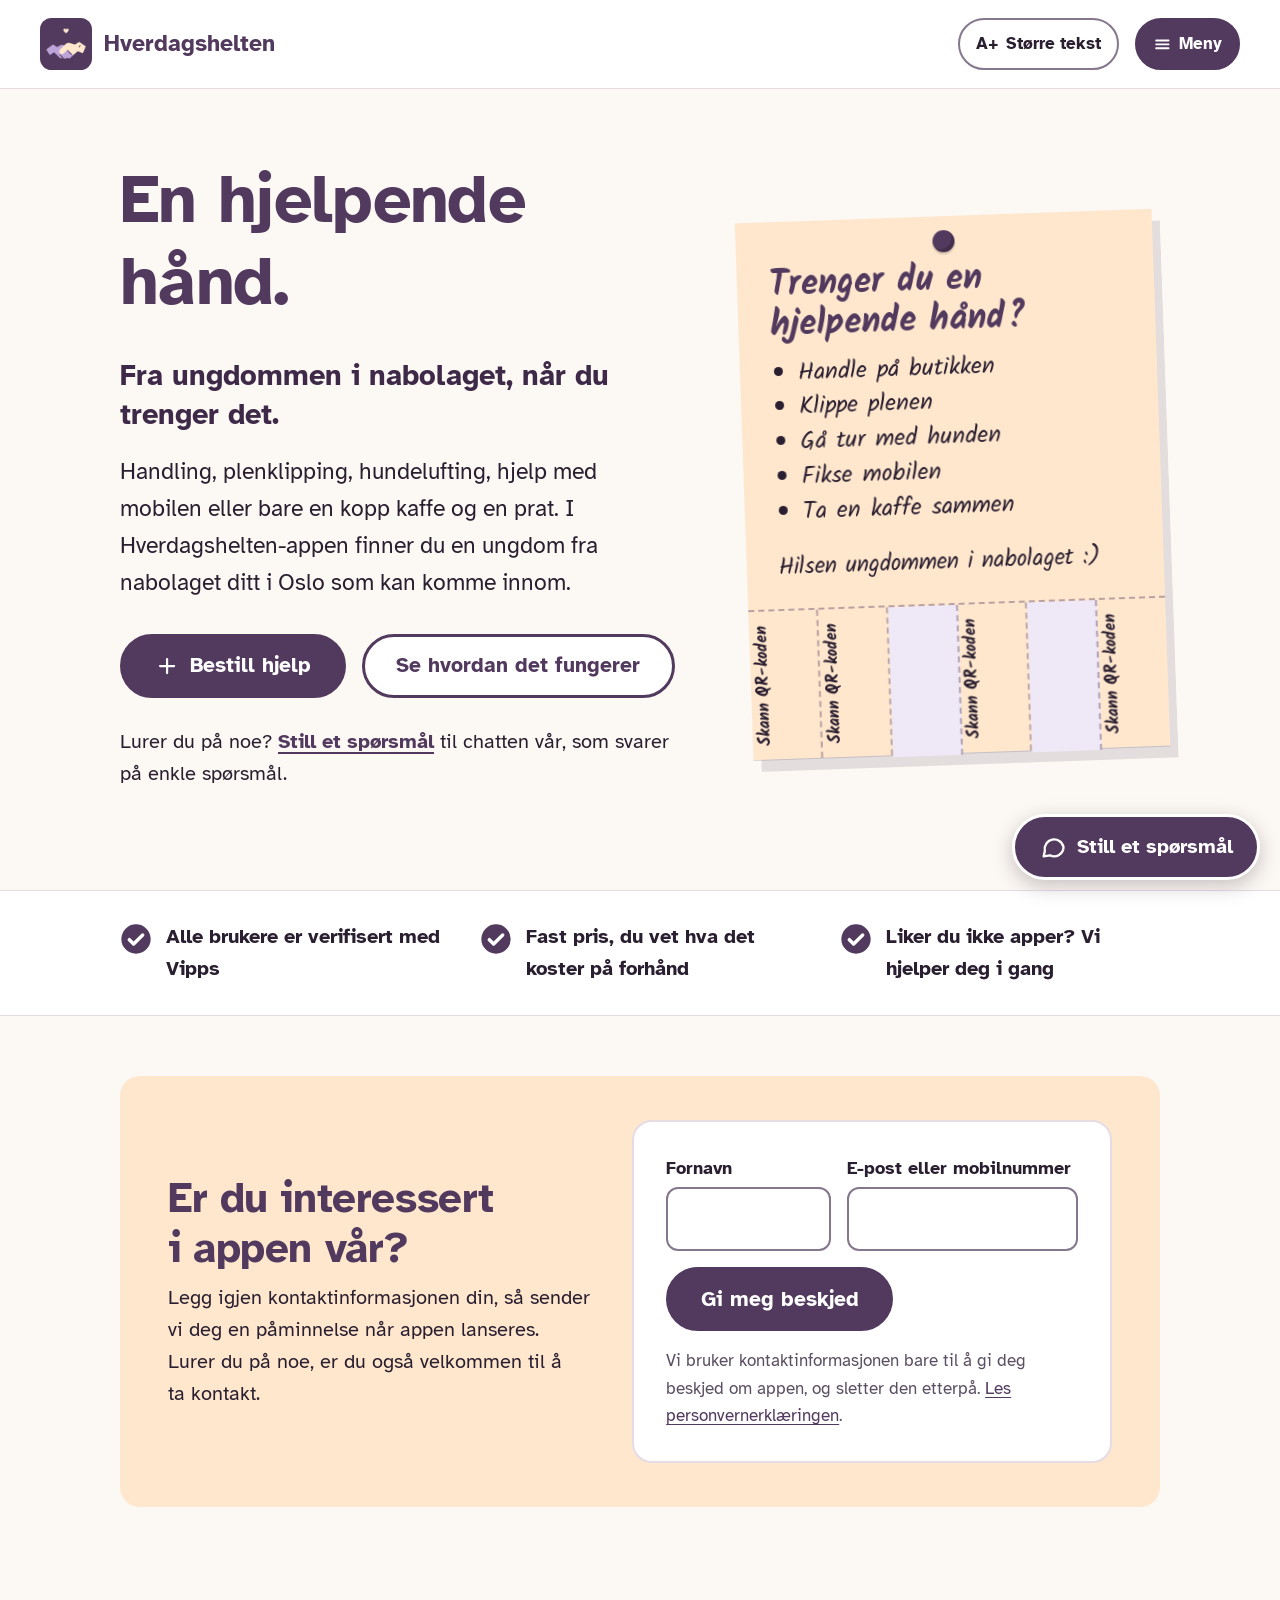
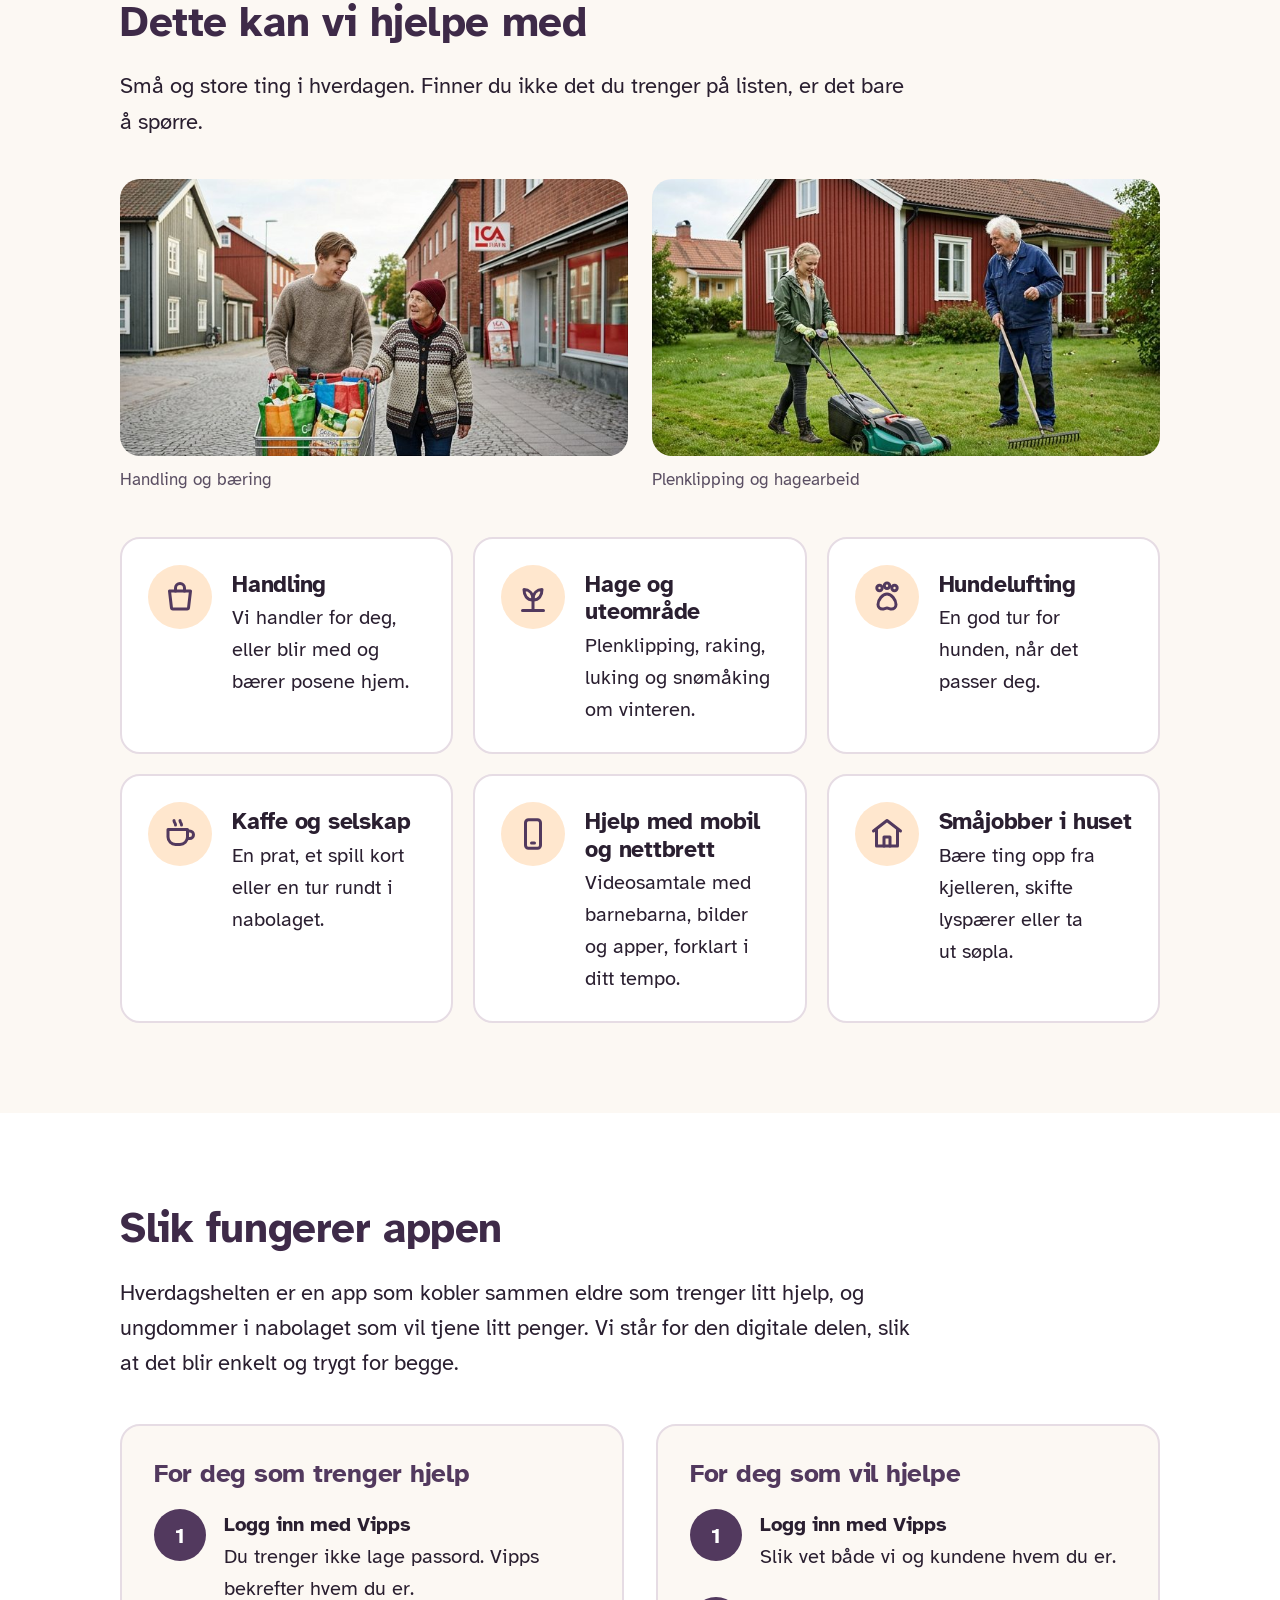
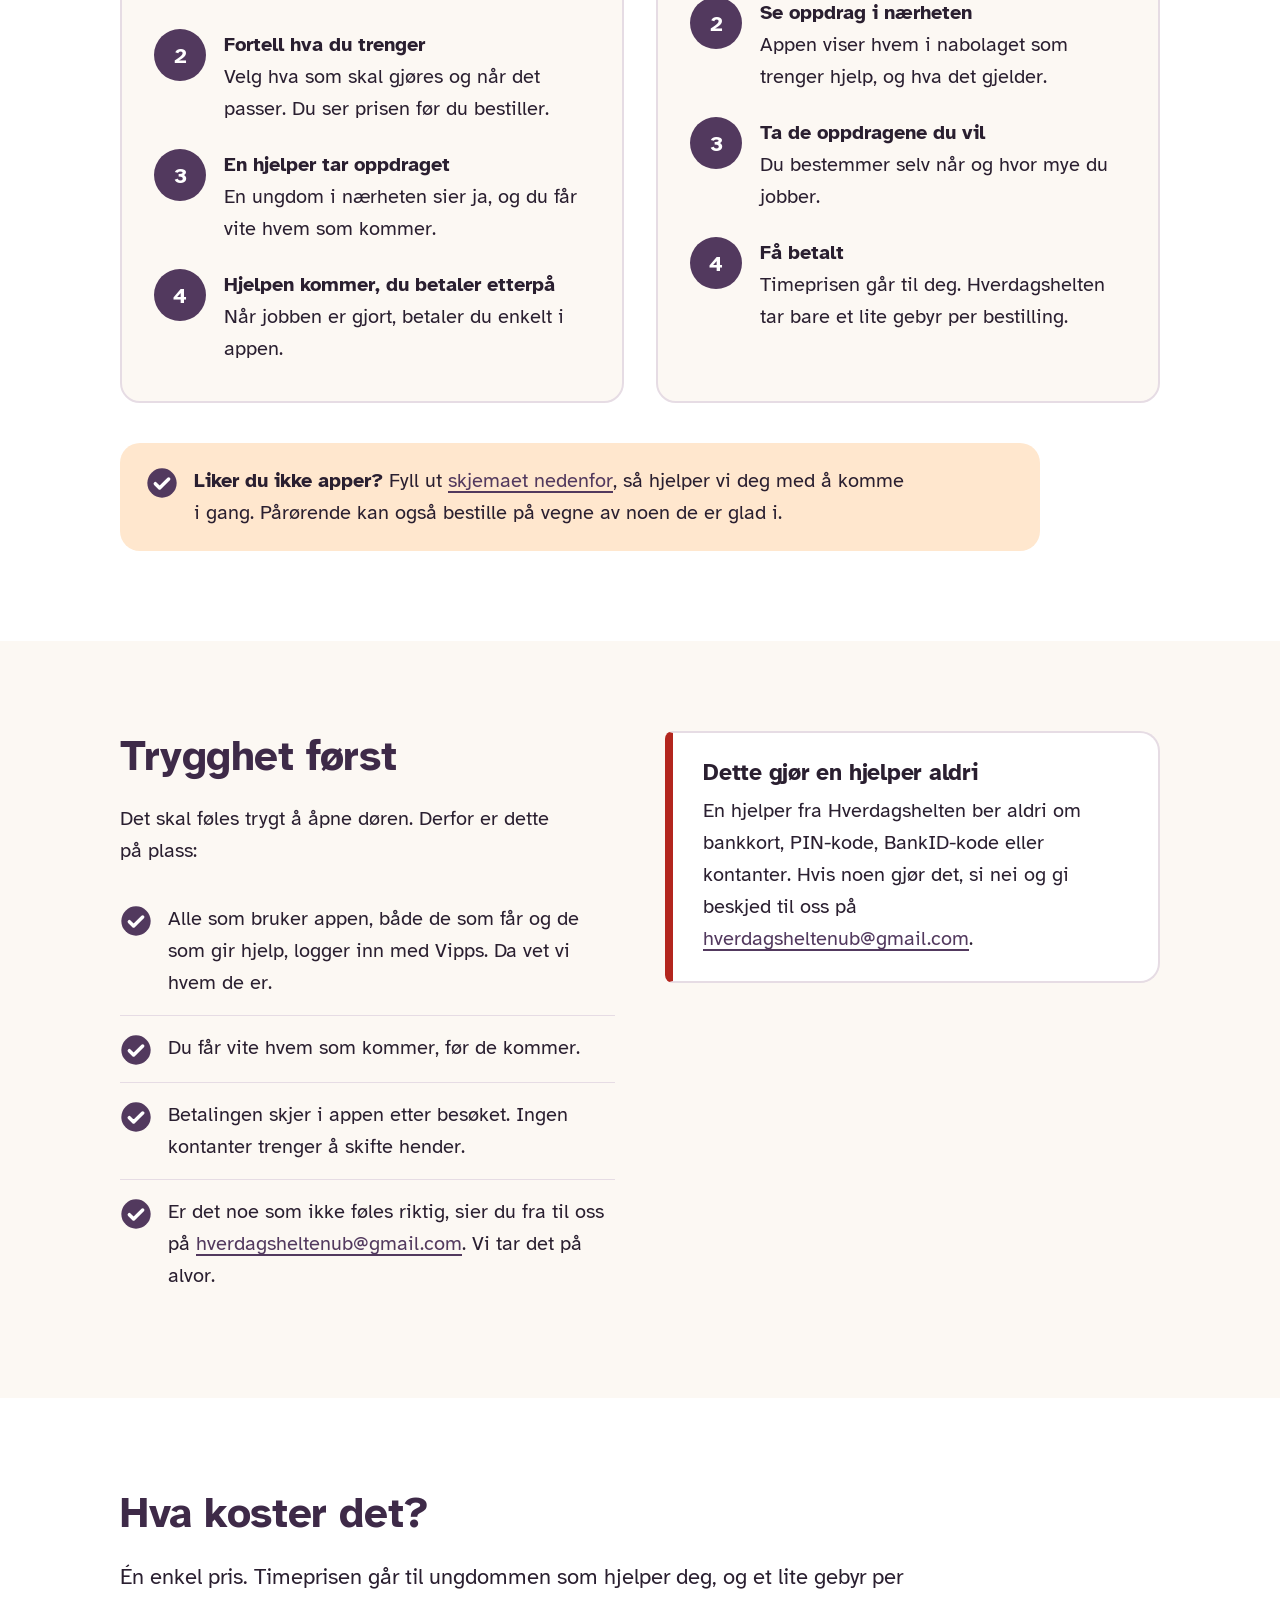
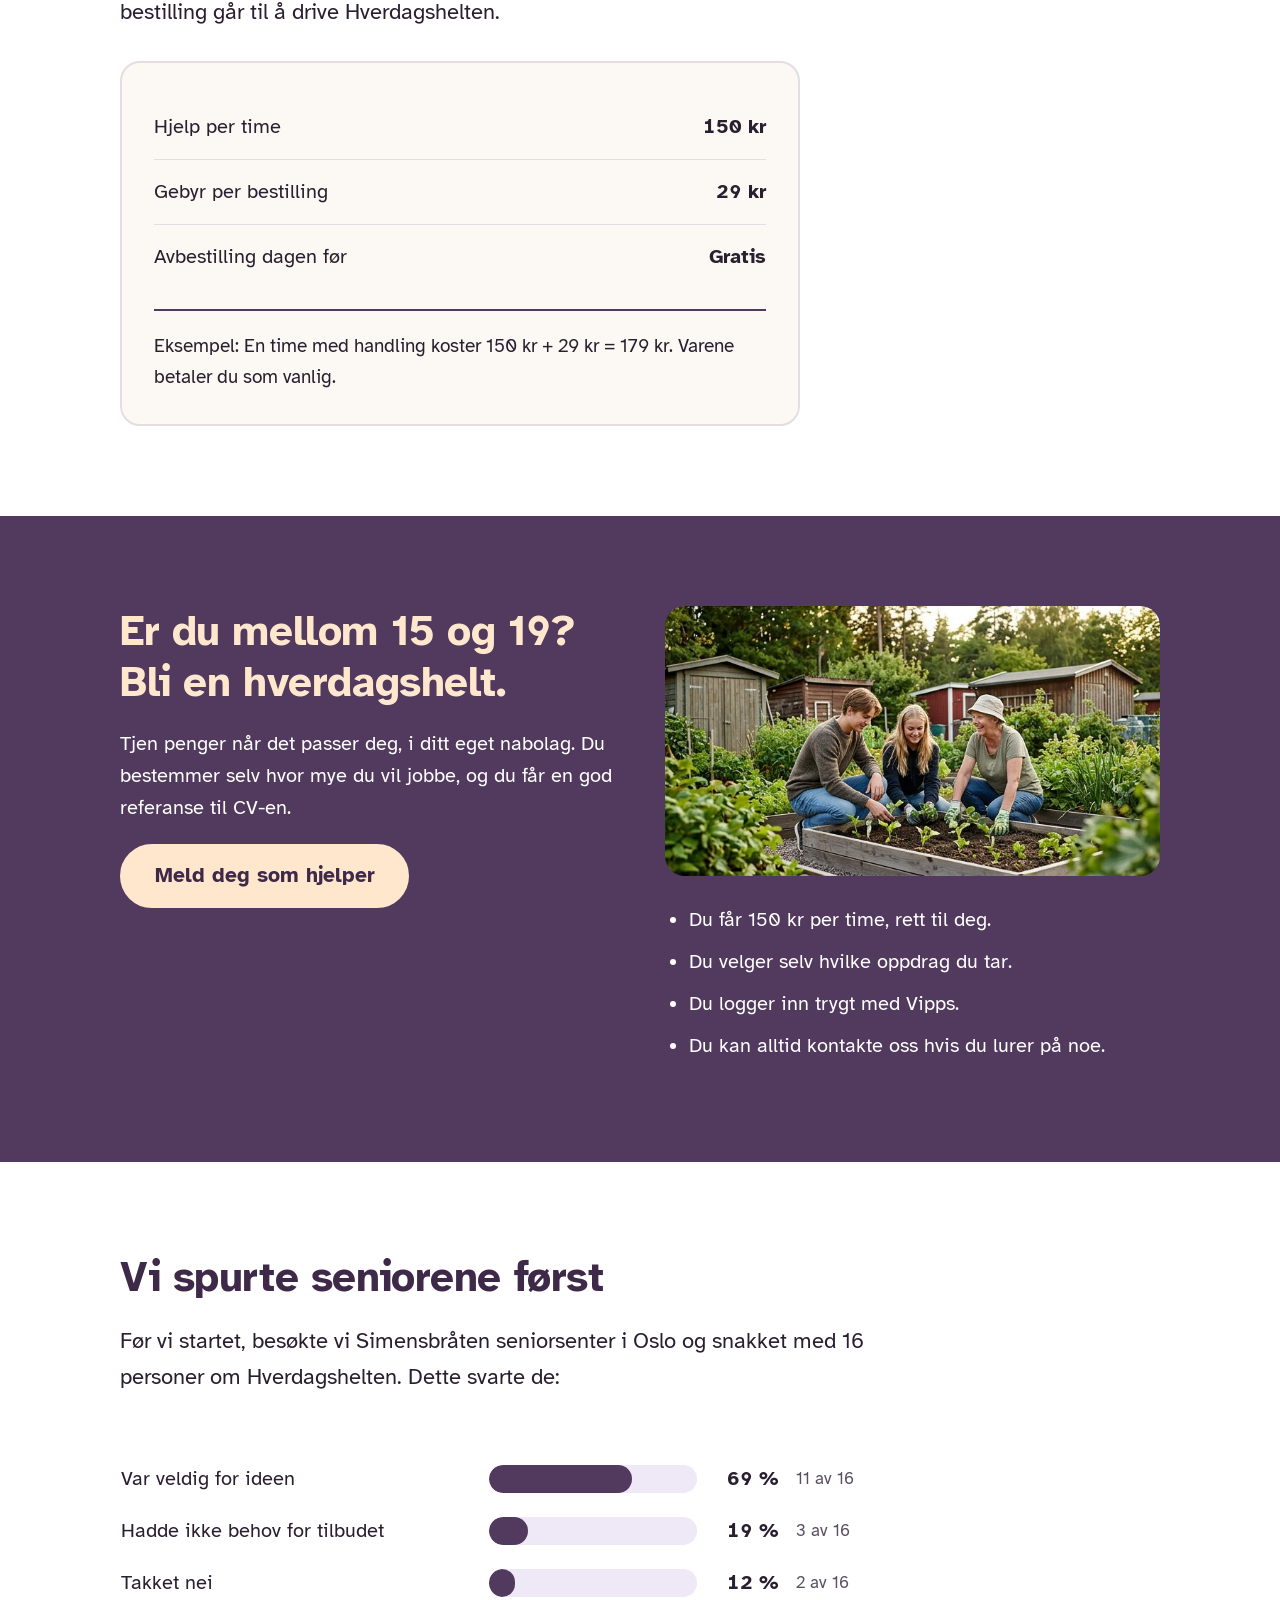
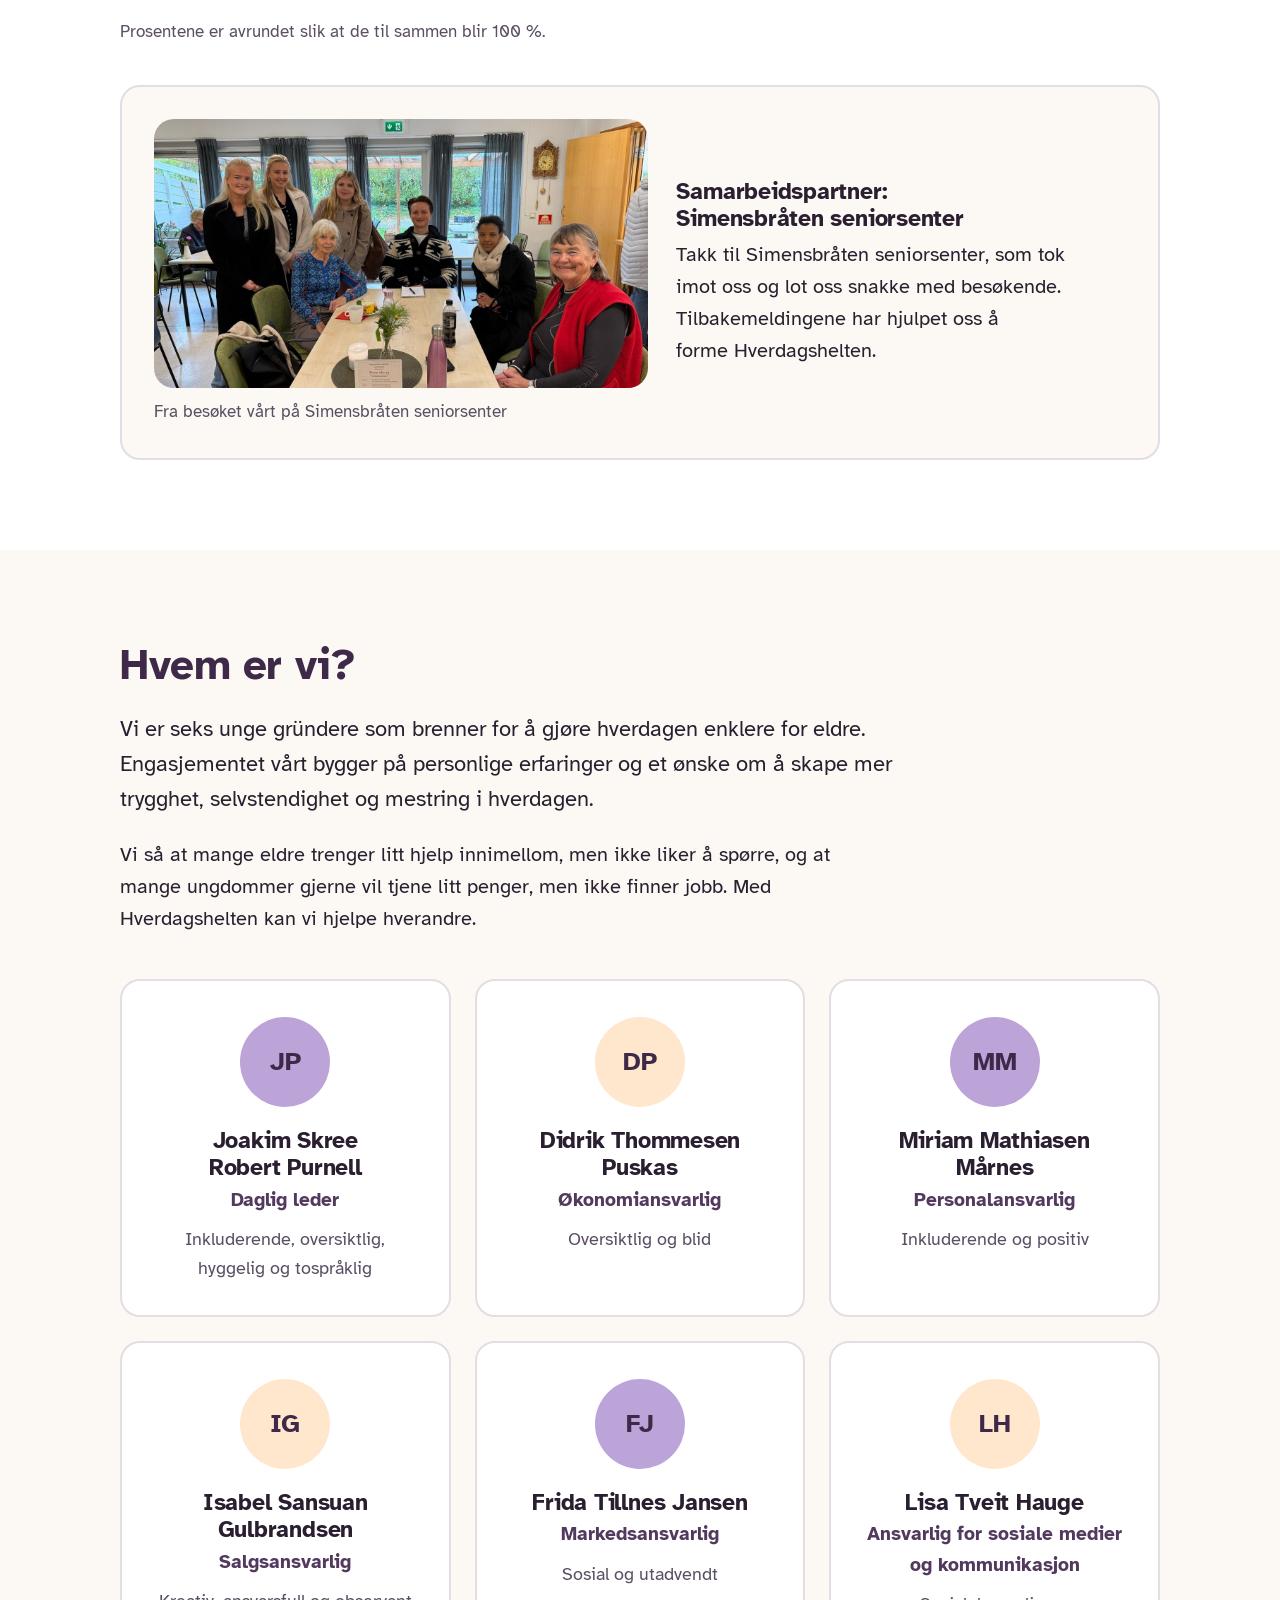
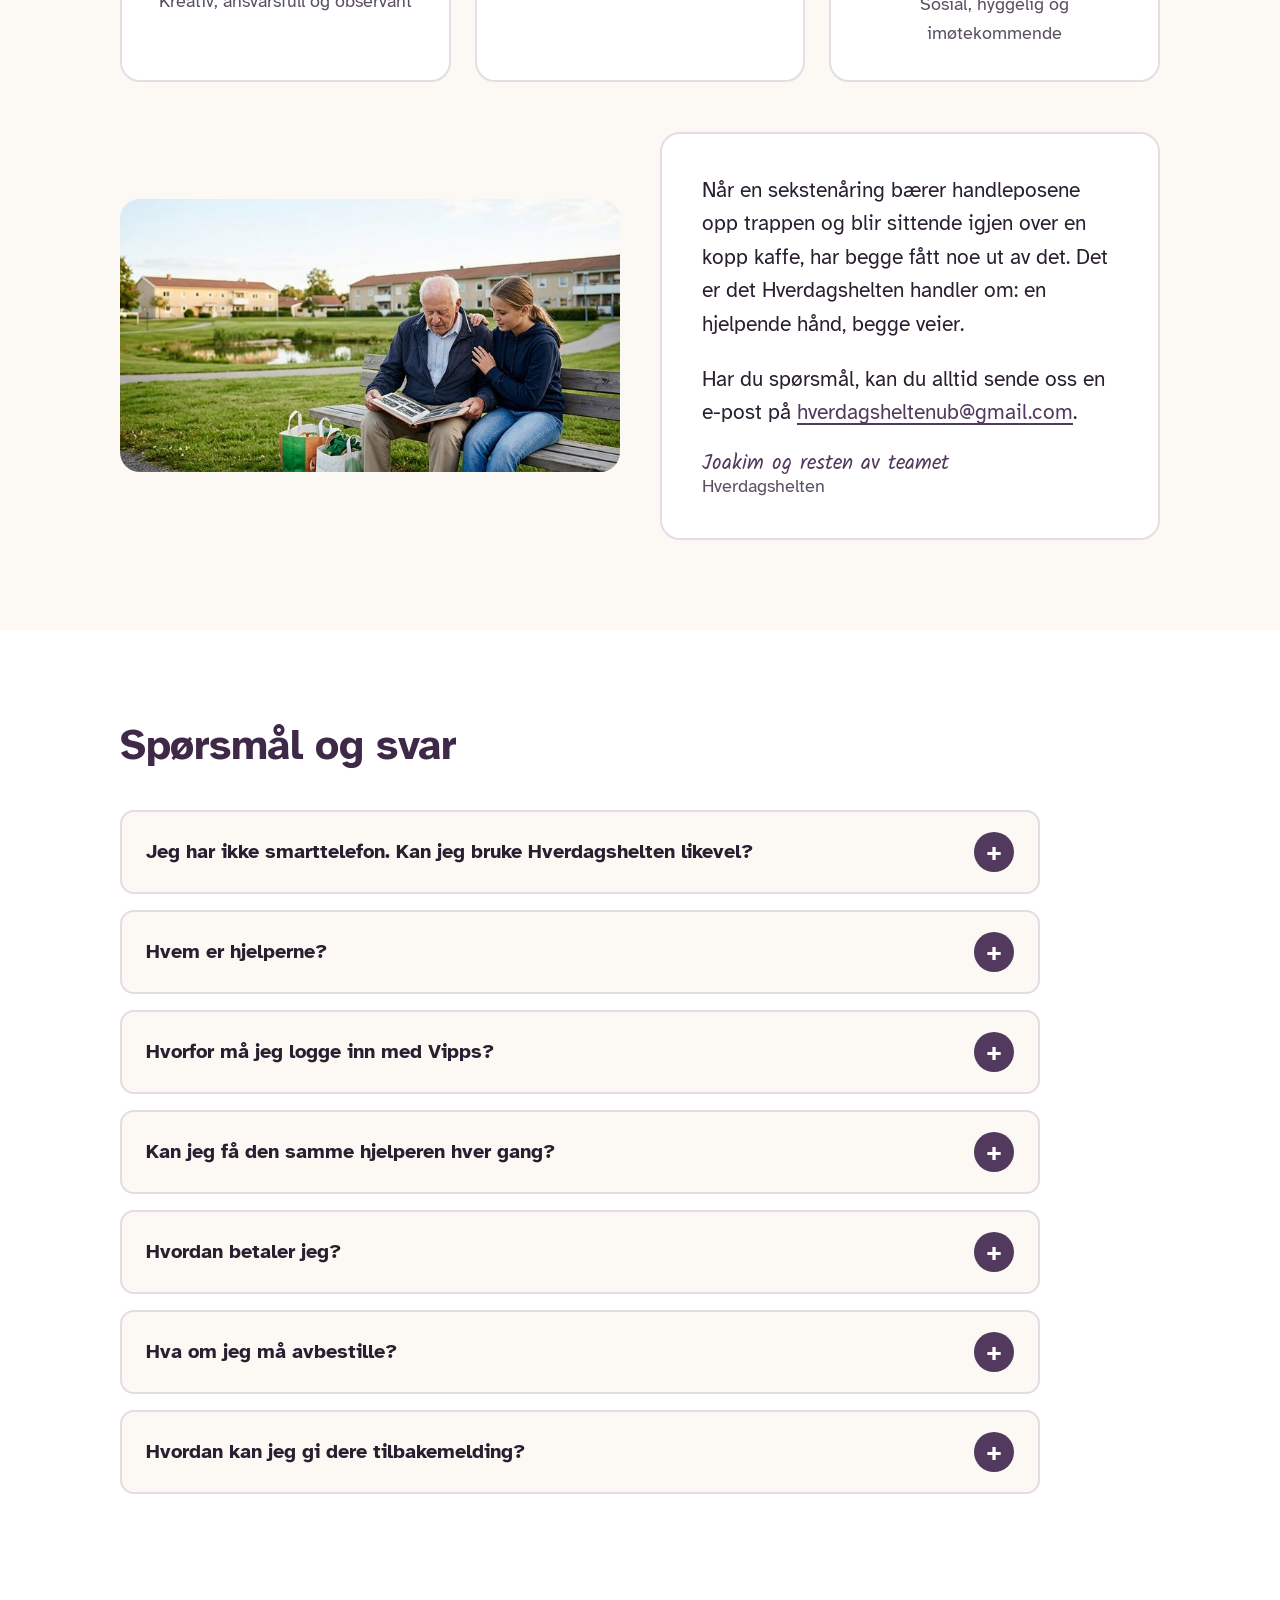
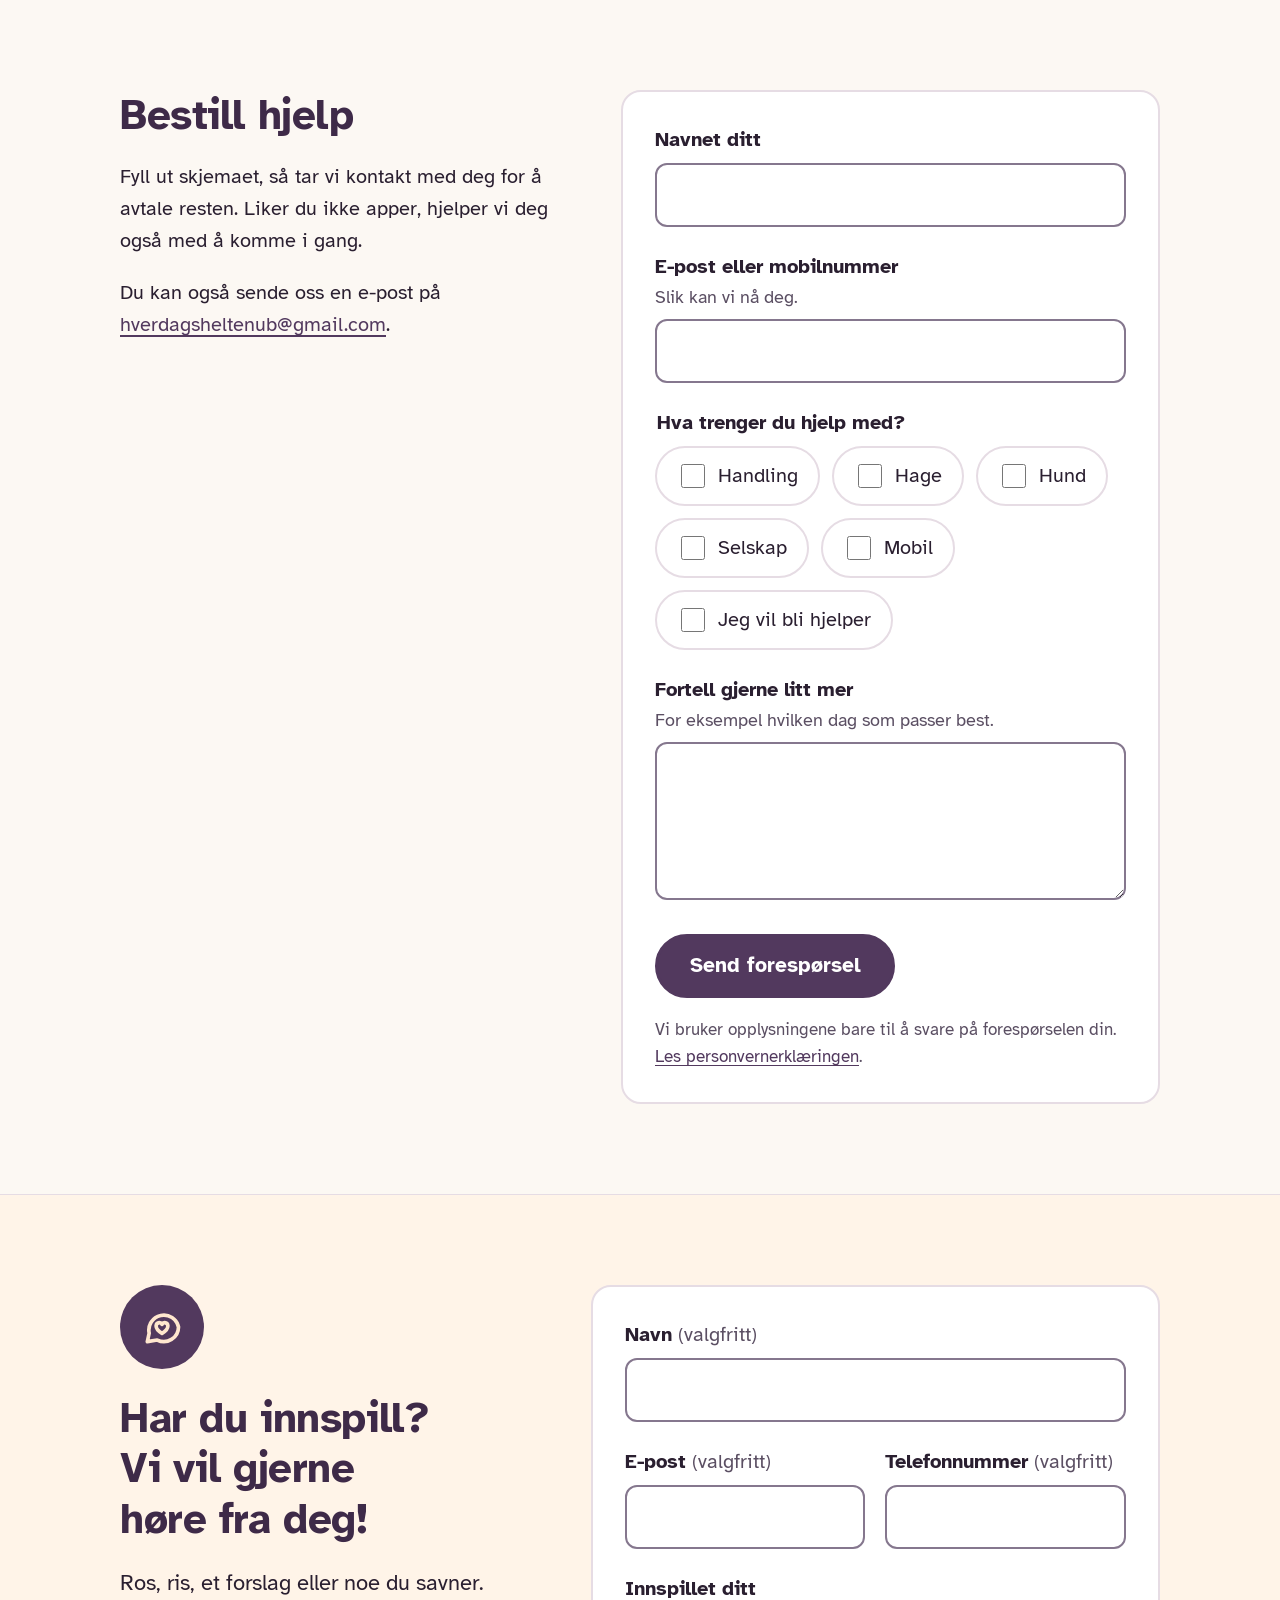
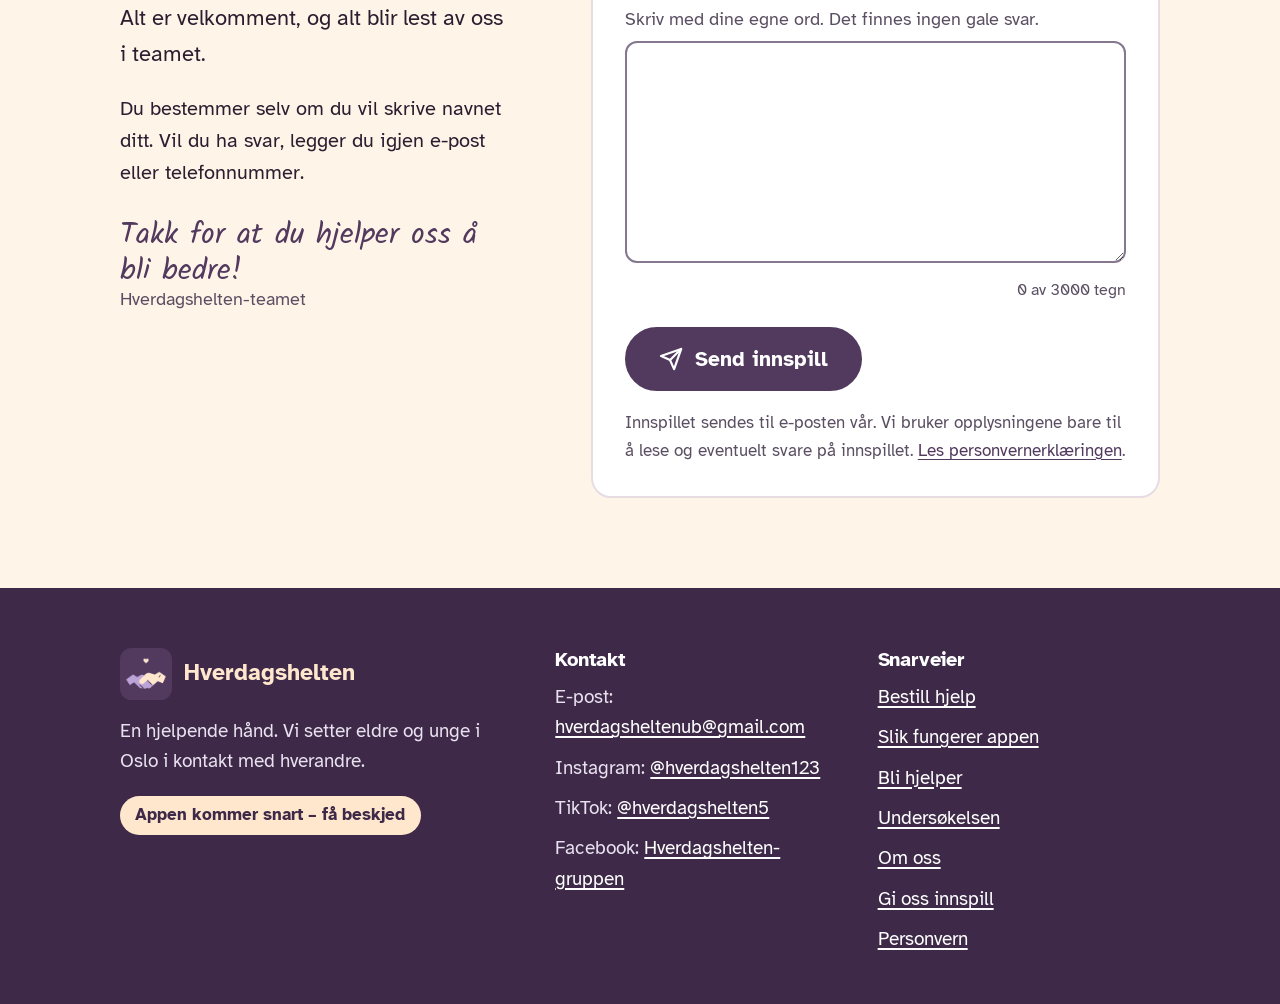
==== commit e03cad44: "Oppgrader nettsiden: nytt design, tydelig meny og innspillsskjema - Samler stilen i stil.css og fell" ====
--- a/index.html
+++ b/index.html
@@ -3,375 +3,90 @@
 <head>
 <meta charset="utf-8">
 <meta name="viewport" content="width=device-width, initial-scale=1">
-<title>Hverdagshelten – en hjelpende hånd</title>
-<meta name="description" content="Hverdagshelten setter eldre i kontakt med ungdommer i nabolaget som kan hjelpe med handling, hagearbeid, hundelufting, mobilhjelp og en kopp kaffe. En hjelpende hånd.">
-<meta name="theme-color" content="#52395E">
+<title>Hverdagshelten – hjelp til eldre fra ungdom i Oslo</title>
+<meta name="description" content="Hverdagshelten setter eldre i Oslo i kontakt med ungdommer i nabolaget som kan hjelpe med handling, hagearbeid, hundelufting, mobilhjelp og en kopp kaffe. En hjelpende hånd.">
+<link rel="canonical" href="https://hverdagsheltenub.github.io/hverdagshelten-nettside/">
+<meta name="robots" content="index, follow">
+<meta property="og:type" content="website">
+<meta property="og:site_name" content="Hverdagshelten">
+<meta property="og:locale" content="nb_NO">
+<meta property="og:title" content="Hverdagshelten – en hjelpende hånd">
+<meta property="og:description" content="Ungdommer i nabolaget hjelper eldre i Oslo med handling, hagearbeid, hundelufting og en kopp kaffe.">
+<meta property="og:url" content="https://hverdagsheltenub.github.io/hverdagshelten-nettside/">
+<meta property="og:image" content="https://hverdagsheltenub.github.io/hverdagshelten-nettside/bilde-simensbraten.jpg">
+<meta name="twitter:card" content="summary_large_image">
+<script type="application/ld+json">
+{
+  "@context": "https://schema.org",
+  "@graph": [
+    {
+      "@type": "WebSite",
+      "@id": "https://hverdagsheltenub.github.io/hverdagshelten-nettside/#nettsted",
+      "name": "Hverdagshelten",
+      "alternateName": "Hverdagshelten UB",
+      "url": "https://hverdagsheltenub.github.io/hverdagshelten-nettside/",
+      "inLanguage": "nb-NO"
+    },
+    {
+      "@type": "Organization",
+      "@id": "https://hverdagsheltenub.github.io/hverdagshelten-nettside/#organisasjon",
+      "name": "Hverdagshelten",
+      "alternateName": "Hverdagshelten UB",
+      "slogan": "En hjelpende hånd.",
+      "description": "Hverdagshelten setter eldre i Oslo i kontakt med ungdommer i nabolaget som kan hjelpe med handling, hagearbeid, hundelufting, mobilhjelp og selskap.",
+      "url": "https://hverdagsheltenub.github.io/hverdagshelten-nettside/",
+      "logo": "https://hverdagsheltenub.github.io/hverdagshelten-nettside/logo.png",
+      "email": "hverdagsheltenub@gmail.com",
+      "areaServed": { "@type": "City", "name": "Oslo" },
+      "sameAs": [
+        "https://www.instagram.com/hverdagshelten123/",
+        "https://www.tiktok.com/@hverdagshelten5",
+        "https://www.facebook.com/groups/2030878040926684/"
+      ]
+    }
+  ]
+}
+</script>
+<meta name="theme-color" content="#FFFFFF">
 <link rel="icon" href="favicon.png" type="image/png">
 <link rel="apple-touch-icon" href="apple-touch-icon.png">
 <link rel="preconnect" href="https://fonts.googleapis.com">
 <link rel="preconnect" href="https://fonts.gstatic.com" crossorigin>
 <link href="https://fonts.googleapis.com/css2?family=Atkinson+Hyperlegible:ital,wght@0,400;0,700;1,400&family=Kalam:wght@400;700&display=swap" rel="stylesheet">
-<style>
-  :root {
-    /* Fargene er hentet fra app-ikonet */
-    --lilla: #52395E;        /* hovedfarge: knapper, overskrifter i mørke felt */
-    --lilla-mork: #3E2A48;
-    --lavendel: #BCA3D8;     /* den ene hånden */
-    --lavendel-lys: #EEE6F6;
-    --krem: #FFE7CE;         /* den andre hånden og hjertet */
-    --blekk: #2A1F30;        /* brødtekst */
-    --papir: #FFFFFF;
-    --bakgrunn: #F7F3FA;
-    --strek: #DCD1E6;
-    --hint: #5E5266;
-    --hand: "Kalam", "Comic Sans MS", cursive;
-    --tekst: "Atkinson Hyperlegible", "Verdana", system-ui, sans-serif;
-  }
-  html { font-size: 125%; }               /* 20px grunnstørrelse */
-  @media (prefers-reduced-motion: no-preference) { html { scroll-behavior: smooth; } }
-  [id] { scroll-margin-top: 1rem; }
-  html.stor-tekst { font-size: 150%; }    /* 24px når «Større tekst» er på */
-  *, *::before, *::after { box-sizing: border-box; }
-  body {
-    margin: 0;
-    background: var(--bakgrunn);
-    color: var(--blekk);
-    font-family: var(--tekst);
-    line-height: 1.6;
-    -webkit-font-smoothing: antialiased;
-  }
-  img, svg { max-width: 100%; display: block; }
-  a { color: var(--lilla); text-underline-offset: .15em; }
-  a:hover { color: var(--lilla-mork); }
-  :focus-visible { outline: 4px solid var(--blekk); outline-offset: 3px; border-radius: 6px; }
-  h1, h2, h3 { line-height: 1.2; margin: 0 0 .5em; letter-spacing: -0.01em; }
-  h1 { font-size: clamp(2.2rem, 6vw, 3.4rem); color: var(--lilla); }
-  h2 { font-size: clamp(1.6rem, 3.6vw, 2.1rem); }
-  h3 { font-size: 1.15rem; }
-  p { margin: 0 0 1em; max-width: 36em; }
-
-  .hopp { position: absolute; left: -999px; top: 0; background: var(--blekk); color: #fff; padding: .6em 1em; z-index: 10; }
-  .hopp:focus { left: 1rem; top: 1rem; }
-
-  .ramme { width: 100%; max-width: 1120px; margin: 0 auto; padding: 0 1rem; }
-  @media (min-width: 700px) { .ramme { padding: 0 2rem; } }
-
-  /* ---------- Topp ---------- */
-  .topp { background: var(--papir); border-bottom: 1px solid var(--strek); }
-  .topp .ramme { display: flex; align-items: center; gap: 1rem; min-height: 4.2rem; flex-wrap: wrap; padding-top: .5rem; padding-bottom: .5rem; }
-  .merke { display: flex; align-items: center; gap: .6rem; text-decoration: none; color: var(--lilla); font-weight: 700; font-size: 1.15rem; margin-right: auto; flex-shrink: 0; }
-  .merke img { width: 2.6rem; height: 2.6rem; border-radius: 22%; }
-  .topp nav { order: 2; }
-  .topp nav ul { list-style: none; display: none; flex-wrap: wrap; gap: .4rem 1.1rem; margin: 0; padding: 0; }
-  .topp nav a { color: var(--blekk); text-decoration: none; font-size: .85rem; white-space: nowrap; }
-  .topp nav a:hover { text-decoration: underline; }
-  @media (min-width: 1200px) { .topp nav ul { display: flex; } }
-  /* Med større tekst får menyen sin egen linje under logoen, så ingenting går i hverandre */
-  html.stor-tekst .topp nav { order: 4; flex-basis: 100%; padding-bottom: .3rem; }
-  html.stor-tekst .topp nav ul { justify-content: flex-start; }
-  .tekstknapp {
-    order: 3; flex-shrink: 0; white-space: nowrap;
-    font: inherit; font-size: .85rem; font-weight: 700; color: var(--blekk);
-    background: var(--bakgrunn); border: 2px solid var(--strek); border-radius: 999px;
-    padding: .35em .9em; cursor: pointer; min-height: 2.6rem;
-  }
-  .tekstknapp[aria-pressed="true"] { background: var(--krem); border-color: var(--lilla); }
-
-  /* ---------- Knapper ---------- */
-  .knapp {
-    display: inline-flex; align-items: center; justify-content: center; gap: .5em;
-    min-height: 3.2rem; padding: .6em 1.4em; border-radius: 12px;
-    font: inherit; font-weight: 700; font-size: 1.05rem; text-decoration: none; cursor: pointer;
-    border: 3px solid var(--lilla);
-  }
-  .knapp-hoved { background: var(--lilla); color: #fff; }
-  .knapp-hoved:hover { background: var(--lilla-mork); border-color: var(--lilla-mork); color: #fff; }
-  .knapp-sekundar { background: var(--papir); color: var(--lilla); }
-  .knapp-sekundar:hover { background: var(--lavendel-lys); }
-  .knapper { display: flex; flex-wrap: wrap; gap: .8rem; margin-top: 1.4rem; }
-
-  /* ---------- Hero ---------- */
-  .hero { padding: 3rem 0 3.5rem; }
-  .hero .ramme { display: grid; gap: 3rem; align-items: center; }
-  @media (min-width: 900px) { .hero .ramme { grid-template-columns: 1.15fr .85fr; } }
-  .hero .undertittel { font-size: 1.45rem; font-weight: 700; margin: -.2rem 0 1rem; }
-  .hero .ingress { font-size: 1.15rem; }
-  .ring-linje { margin-top: 1.4rem; font-size: 1rem; }
-  .ring-linje a { font-weight: 700; font-size: 1.25rem; white-space: nowrap; }
-
-  /* Lappen */
-  .lapp-holder { display: flex; justify-content: center; padding: 1rem 0; }
-  .lapp {
-    position: relative; width: min(100%, 22rem);
-    background: var(--krem); color: var(--blekk);
-    padding: 2.2rem 1.6rem 0; transform: rotate(-2deg);
-    box-shadow: 0 1px 0 rgba(42,31,48,.15), 6px 10px 0 rgba(82,57,94,.12);
-    font-family: var(--hand);
-  }
-  .lapp::before { /* tegnestift */
-    content: ""; position: absolute; top: .7rem; left: 50%; width: 1.1rem; height: 1.1rem; margin-left: -.55rem;
-    border-radius: 50%; background: var(--lilla); box-shadow: inset -3px -3px 0 rgba(0,0,0,.2), 0 2px 2px rgba(0,0,0,.2);
-  }
-  .lapp .overskrift { font-size: 1.75rem; font-weight: 700; line-height: 1.15; margin: 0 0 .5rem; color: var(--lilla); }
-  .lapp ul { margin: 0 0 1rem; padding-left: 1.1em; font-size: 1.2rem; line-height: 1.45; }
-  .lapp .hilsen { font-size: 1.15rem; margin: 0 0 1.1rem; }
-  .lapper { display: flex; margin: 0 -1.6rem; border-top: 2px dashed rgba(82,57,94,.4); }
-  .lapper span {
-    flex: 1 1 0; writing-mode: vertical-rl; transform: rotate(180deg);
-    font-size: .8rem; font-weight: 700; padding: .7rem 0; text-align: center;
-    border-left: 2px dashed rgba(82,57,94,.4); white-space: nowrap;
-  }
-  .lapper span:last-child { border-left: 0; }
-  .lapper span.revet { color: transparent; background: var(--bakgrunn); margin-bottom: -2px; }
-  @media (prefers-reduced-motion: no-preference) {
-    .lapp { animation: heng .9s cubic-bezier(.2,.8,.3,1.2) both .2s; }
-    @keyframes heng { from { transform: rotate(-9deg) translateY(-14px); opacity: 0; } to { transform: rotate(-2deg); opacity: 1; } }
-  }
-
-  /* ---------- Trygghetsstripe ---------- */
-  .stripe { background: var(--papir); border-top: 1px solid var(--strek); border-bottom: 1px solid var(--strek); }
-  .stripe ul { list-style: none; margin: 0; padding: 1.4rem 0; display: grid; gap: 1rem 2rem; }
-  @media (min-width: 800px) { .stripe ul { grid-template-columns: repeat(3, 1fr); } }
-  .stripe li { display: flex; gap: .7rem; align-items: flex-start; font-weight: 700; }
-  .hake { flex: none; width: 1.6rem; height: 1.6rem; margin-top: .1rem; }
-
-  /* ---------- Seksjoner ---------- */
-  .seksjon { padding: 4.5rem 0; }
-  .seksjon-hvit { background: var(--papir); }
-  .seksjon > .ramme > p:first-of-type { font-size: 1.1rem; }
-
-  /* Tjenester: rolig liste */
-  .tjenester { list-style: none; padding: 0; margin: 2.2rem 0 0; display: grid; gap: 0 3rem; }
-  @media (min-width: 760px) { .tjenester { grid-template-columns: 1fr 1fr; } }
-  .tjenester li { display: grid; grid-template-columns: 3.2rem 1fr; gap: 1rem; padding: 1.3rem 0; border-top: 2px solid var(--strek); }
-  .tjenester h3 { margin: 0 0 .2rem; }
-  .tjenester p { margin: 0; }
-  .ikon { width: 3.2rem; height: 3.2rem; border-radius: 50%; background: var(--lavendel-lys); display: grid; place-items: center; }
-  .ikon svg { width: 1.8rem; height: 1.8rem; stroke: var(--lilla); fill: none; stroke-width: 2; stroke-linecap: round; stroke-linejoin: round; }
-
-  /* Appen: to spalter, én for hver brukergruppe */
-  .app-spalter { display: grid; gap: 2rem; margin-top: 2.2rem; }
-  @media (min-width: 860px) { .app-spalter { grid-template-columns: 1fr 1fr; } }
-  .app-boks { background: var(--bakgrunn); border-radius: 16px; padding: 1.6rem 1.6rem .6rem; }
-  .app-boks h3 { font-size: 1.3rem; color: var(--lilla); }
-  .steg { list-style: none; padding: 0; margin: 1rem 0 0; counter-reset: steg; }
-  .steg li { counter-increment: steg; display: grid; grid-template-columns: 2.6rem 1fr; gap: .9rem; margin-bottom: 1.2rem; }
-  .steg li::before {
-    content: counter(steg); display: grid; place-items: center;
-    width: 2.6rem; height: 2.6rem; border-radius: 50%;
-    background: var(--lilla); color: #fff; font-weight: 700; font-size: 1.1rem;
-  }
-  .steg strong { display: block; }
-  .vipps-linje { margin-top: 2rem; display: flex; gap: .8rem; align-items: flex-start; background: var(--krem); border-radius: 12px; padding: 1rem 1.2rem; max-width: 46rem; }
-  .vipps-linje p { margin: 0; }
-
-  /* Trygghet */
-  .to-spalter { display: grid; gap: 2.5rem; }
-  @media (min-width: 900px) { .to-spalter { grid-template-columns: 1fr 1fr; align-items: start; } }
-  .sjekkliste { list-style: none; padding: 0; margin: 0; }
-  .sjekkliste li { display: flex; gap: .8rem; padding: .8rem 0; border-bottom: 1px solid var(--strek); }
-  .sjekkliste li:last-child { border-bottom: 0; }
-  .advarsel {
-    background: var(--papir); border-left: 6px solid #B3261E; padding: 1.2rem 1.4rem; border-radius: 0 12px 12px 0;
-  }
-  .advarsel h3 { margin-bottom: .4rem; }
-  .advarsel p { margin: 0; }
-
-  /* Priser */
-  .pris { background: var(--papir); border: 2px solid var(--strek); border-radius: 16px; padding: 1.6rem; max-width: 34rem; }
-  .pris dl { margin: 0; }
-  .pris .rad { display: flex; justify-content: space-between; gap: 1rem; padding: .8rem 0; border-bottom: 1px solid var(--strek); }
-  .pris .rad:last-of-type { border-bottom: 0; }
-  .pris dt { margin: 0; }
-  .pris dd { margin: 0; font-weight: 700; white-space: nowrap; }
-  .pris .eksempel { margin: 1rem 0 0; padding-top: 1rem; border-top: 2px solid var(--lilla); font-size: .95rem; }
-
-  /* Ungdom */
-  .ungdom { background: var(--lilla); color: #fff; }
-  .ungdom h2 { color: var(--krem); }
-  .ungdom a:not(.knapp) { color: #fff; }
-  .ungdom .knapp-hoved { background: var(--krem); border-color: var(--krem); color: var(--lilla); }
-  .ungdom .knapp-hoved:hover { background: #fff; border-color: #fff; color: var(--lilla); }
-  .ungdom ul { padding-left: 1.2em; margin: 0; }
-  .ungdom li { margin-bottom: .5rem; }
-
-  /* Teamet */
-  .team { list-style: none; padding: 0; margin: 2.2rem 0 0; display: grid; gap: 1.2rem; }
-  @media (min-width: 640px) { .team { grid-template-columns: 1fr 1fr; } }
-  @media (min-width: 980px) { .team { grid-template-columns: 1fr 1fr 1fr; } }
-  .person { background: var(--papir); border-radius: 18px; padding: 1.8rem 1.4rem 1.6rem; text-align: center; }
-  .initialer { display: grid; place-items: center; width: 4.5rem; height: 4.5rem; margin: 0 auto 1rem; border-radius: 50%; background: var(--lavendel); color: var(--lilla-mork); font-weight: 700; font-size: 1.3rem; }
-  .person:nth-child(even) .initialer { background: var(--krem); }
-  .person h3 { margin: 0 0 .15rem; overflow-wrap: break-word; hyphens: auto; }
-  .person .rolle { margin: 0 auto .5rem; color: var(--lilla); font-weight: 700; font-size: .95rem; }
-  .person .styrker { margin: 0 auto; font-size: .9rem; color: var(--hint); }
-  .brev { background: var(--papir); max-width: 40rem; padding: 2rem; border-radius: 16px; margin-top: 2.5rem; }
-  .brev p { font-size: 1.05rem; }
-  .signatur { font-family: var(--hand); font-size: 1.5rem; color: var(--lilla); line-height: 1.2; margin: 0; }
-  .signatur small { display: block; font-family: var(--tekst); font-size: .9rem; color: var(--hint); }
-
-  /* Spørsmål */
-  .sporsmal { max-width: 46rem; margin-top: 2rem; }
-  details { background: var(--papir); border: 2px solid var(--strek); border-radius: 12px; margin-bottom: .8rem; }
-  details[open] { border-color: var(--lilla); }
-  summary { cursor: pointer; padding: 1rem 1.2rem; font-weight: 700; list-style: none; display: flex; justify-content: space-between; gap: 1rem; min-height: 3.2rem; align-items: center; }
-  summary::-webkit-details-marker { display: none; }
-  summary::after { content: "+"; font-size: 1.6rem; line-height: 1; color: var(--lilla); }
-  details[open] summary::after { content: "–"; }
-  details p { padding: 0 1.2rem 1rem; margin: 0; }
-
-  /* Bestill */
-  .bestill .ramme { display: grid; gap: 3rem; }
-  @media (min-width: 900px) { .bestill .ramme { grid-template-columns: .9fr 1.1fr; } }
-  .telefon-stor { display: inline-block; font-size: clamp(2rem, 6vw, 2.8rem); font-weight: 700; text-decoration: none; color: var(--lilla); margin: .2rem 0 .4rem; }
-  form { background: var(--papir); border: 2px solid var(--strek); border-radius: 16px; padding: 1.6rem; }
-  .felt { margin-bottom: 1.2rem; }
-  label, legend { display: block; font-weight: 700; margin-bottom: .35rem; }
-  .hint { display: block; font-weight: 400; font-size: .9rem; color: var(--hint); }
-  input[type=text], input[type=tel], textarea {
-    width: 100%; font: inherit; color: var(--blekk); background: #fff;
-    border: 2px solid #8A7D93; border-radius: 10px; padding: .65rem .8rem; min-height: 3.2rem;
-  }
-  textarea { min-height: 6rem; resize: vertical; }
-  input:focus, textarea:focus { border-color: var(--lilla); outline: 3px solid var(--lilla); outline-offset: 1px; }
-  fieldset { border: 0; padding: 0; margin: 0 0 1.2rem; }
-  .valg { display: flex; flex-wrap: wrap; gap: .6rem; }
-  .valg label { font-weight: 400; display: flex; align-items: center; gap: .5rem; border: 2px solid var(--strek); border-radius: 999px; padding: .4rem 1rem; min-height: 3rem; cursor: pointer; margin: 0; }
-  .valg input { width: 1.2rem; height: 1.2rem; accent-color: var(--lilla); }
-  .valg label:has(input:checked) { border-color: var(--lilla); background: var(--lavendel-lys); font-weight: 700; }
-  .kvittering { display: none; background: var(--lavendel-lys); border: 2px solid var(--lilla); border-radius: 12px; padding: 1.2rem; margin-top: 1rem; }
-  .kvittering.vis { display: block; }
-  .kvittering.feil { background: #FCE8E6; border-color: #B3261E; }
-
-  /* Påmelding til appen */
-  .varsling { padding: 3rem 0 0; }
-  .varsling-boks { display: grid; gap: 1.4rem; background: var(--krem); border-radius: 20px; padding: 1.8rem; }
-  @media (min-width: 900px) { .varsling-boks { grid-template-columns: 1fr 1.1fr; align-items: center; padding: 2.2rem 2.4rem; } }
-  .varsling-boks h2 { color: var(--lilla); margin-bottom: .4rem; }
-  .varsling-boks p { margin: 0; }
-  .varsel-skjema { display: grid; gap: .8rem; }
-  .varsel-skjema .knapp { white-space: nowrap; }
-  @media (max-width: 599px) { .varsling-boks { padding: 1.3rem 1rem; } .varsel-skjema { padding: 1.1rem; } }
-  @media (min-width: 600px) { .varsel-skjema .rad { display: grid; grid-template-columns: 1fr 1.4fr; gap: .8rem; } }
-  .varsel-skjema .rad > div + div { margin-top: .8rem; }
-  @media (min-width: 600px) { .varsel-skjema .rad > div + div { margin-top: 0; } }
-  .varsel-skjema label { font-size: .9rem; margin-bottom: .25rem; }
-  .varsel-skjema .liten { font-size: .8rem; color: var(--hint); }
-  .liten-tekst { font-size: .8rem; color: var(--hint); margin: .8rem 0 0; }
-  .honning { position: absolute; left: -9999px; width: 1px; height: 1px; overflow: hidden; }
-
-  /* Undersøkelsen */
-  .resultat { width: 100%; max-width: 46rem; border-collapse: separate; border-spacing: 0 .9rem; margin-top: 1.6rem; }
-  .resultat th { text-align: left; font-weight: 400; padding-right: 1rem; width: 40%; vertical-align: middle; }
-  .resultat td { vertical-align: middle; }
-  .resultat .stolpe { display: flex; align-items: center; gap: .7rem; }
-  .resultat .spor { flex: 1; height: 1.4rem; background: var(--lavendel-lys); border-radius: 4px; overflow: hidden; }
-  .resultat .fyll { height: 100%; width: var(--p); background: var(--lilla); border-radius: 0 4px 4px 0; }
-  .resultat .prosent { font-weight: 700; min-width: 3.4rem; text-align: right; }
-  .resultat .antall { color: var(--hint); font-size: .85rem; white-space: nowrap; padding-left: .8rem; }
-  @media (max-width: 640px) {
-    .resultat, .resultat tbody, .resultat tr, .resultat th, .resultat td { display: block; width: 100%; }
-    .resultat tr { margin-bottom: 1rem; }
-    .resultat th { padding: 0 0 .3rem; font-weight: 700; }
-    .resultat .antall { padding: .2rem 0 0; }
-  }
-  .sr { position: absolute; width: 1px; height: 1px; overflow: hidden; clip: rect(0 0 0 0); white-space: nowrap; }
-  .fotnote { font-size: .85rem; color: var(--hint); }
-  .partner { margin-top: 2rem; background: var(--bakgrunn); border-radius: 16px; padding: 1.4rem; display: grid; gap: 1.4rem; align-items: center; }
-  @media (min-width: 860px) { .partner { grid-template-columns: 1.1fr 1fr; padding: 1.6rem; } }
-  .partner > * { min-width: 0; }
-  .partner-foto { aspect-ratio: 4 / 3; }
-  .partner h3 { margin-bottom: .3rem; }
-  .partner p { margin: 0; }
-
-  /* Bilder */
-  .foto { width: 100%; height: auto; aspect-ratio: 701 / 382; object-fit: cover; border-radius: 16px; background: var(--lavendel-lys); }
-  figure { margin: 0; }
-  figcaption { font-size: .85rem; color: var(--hint); margin-top: .5rem; }
-  .bilder-to { display: grid; gap: 1.2rem; margin-top: 2rem; }
-  @media (min-width: 760px) { .bilder-to { grid-template-columns: 1fr 1fr; } }
-  .ungdom figcaption { color: #E9E1F0; }
-  .ungdom .foto { margin-bottom: 1.4rem; }
-  .brev-rad { display: grid; gap: 2rem; margin-top: 2.5rem; align-items: center; }
-  @media (min-width: 900px) { .brev-rad { grid-template-columns: 1fr 1fr; } }
-  .brev-rad .brev { margin-top: 0; }
-  .brev-rad > * { min-width: 0; }
-  a[href^="mailto"] { overflow-wrap: anywhere; }
-
-  /* Chat */
-  .lenkeknapp { font: inherit; font-weight: 700; color: var(--lilla); background: none; border: 0; padding: 0; text-decoration: underline; text-underline-offset: .15em; cursor: pointer; }
-  .chat-knapp {
-    position: fixed; right: 1rem; bottom: 1rem; z-index: 20;
-    display: inline-flex; align-items: center; gap: .5rem;
-    font: inherit; font-weight: 700; font-size: 1rem; color: #fff; background: var(--lilla);
-    border: 3px solid #fff; border-radius: 999px; padding: .7rem 1.2rem; min-height: 3.2rem; cursor: pointer;
-    box-shadow: 0 6px 20px rgba(42,31,48,.25);
-  }
-  .chat-knapp:hover { background: var(--lilla-mork); }
-  .chat-knapp svg { width: 1.4rem; height: 1.4rem; }
-  .chat-knapp[hidden] { display: none; }
-  .chat {
-    position: fixed; right: 1rem; bottom: 1rem; z-index: 30;
-    width: min(26rem, calc(100vw - 2rem)); height: min(36rem, calc(100vh - 2rem));
-    background: var(--papir); border-radius: 18px; box-shadow: 0 12px 40px rgba(42,31,48,.3);
-    display: flex; flex-direction: column; overflow: hidden;
-  }
-  .chat[hidden] { display: none; }
-  .chat-topp { background: var(--lilla); color: #fff; padding: .8rem 1rem; display: flex; align-items: center; gap: .7rem; }
-  .chat-topp img { width: 2.2rem; height: 2.2rem; border-radius: 22%; }
-  .chat-topp h2 { font-size: 1rem; margin: 0; color: #fff; }
-  .chat-topp p { font-size: .75rem; margin: 0; color: #E9E1F0; }
-  .chat-lukk { margin-left: auto; font: inherit; font-size: 1.6rem; line-height: 1; color: #fff; background: none; border: 0; width: 2.6rem; height: 2.6rem; border-radius: 50%; cursor: pointer; }
-  .chat-lukk:hover { background: rgba(255,255,255,.15); }
-  .chat-logg { flex: 1; overflow-y: auto; padding: 1rem; display: flex; flex-direction: column; gap: .7rem; background: var(--bakgrunn); }
-  .melding { max-width: 88%; padding: .6rem .9rem; border-radius: 16px; font-size: .95rem; line-height: 1.45; }
-  .melding p { margin: 0 0 .4em; } .melding p:last-child { margin: 0; }
-  .melding.bot { background: var(--papir); border: 1px solid var(--strek); align-self: flex-start; border-bottom-left-radius: 4px; }
-  .melding.meg { background: var(--lilla); color: #fff; align-self: flex-end; border-bottom-right-radius: 4px; }
-  .forslag { display: flex; flex-wrap: wrap; gap: .4rem; }
-  .forslag button { font: inherit; font-size: .85rem; color: var(--lilla); background: var(--papir); border: 2px solid var(--lavendel); border-radius: 999px; padding: .35rem .8rem; min-height: 2.4rem; cursor: pointer; }
-  .forslag button:hover { background: var(--lavendel-lys); }
-  .chat-skjema { display: flex; gap: .5rem; padding: .7rem; border-top: 1px solid var(--strek); background: var(--papir); }
-  .chat-skjema input { flex: 1; font: inherit; font-size: 1rem; border: 2px solid #8A7D93; border-radius: 10px; padding: .5rem .7rem; min-height: 3rem; min-width: 0; }
-  .chat-skjema input:focus { border-color: var(--lilla); outline: 3px solid var(--lilla); outline-offset: 1px; }
-  .chat-skjema button { font: inherit; font-weight: 700; color: #fff; background: var(--lilla); border: 0; border-radius: 10px; padding: 0 1rem; min-height: 3rem; cursor: pointer; }
-  .chat-merknad { font-size: .72rem; color: var(--hint); text-align: center; padding: 0 .7rem .6rem; background: var(--papir); margin: 0; max-width: none; }
-  @media (prefers-reduced-motion: no-preference) {
-    .chat:not([hidden]) { animation: chatInn .22s ease-out; }
-    @keyframes chatInn { from { opacity: 0; transform: translateY(12px); } to { opacity: 1; transform: none; } }
-  }
-
-  /* Bunn */
-  .bunn { background: var(--lilla-mork); color: #E9E1F0; padding: 3rem 0 2rem; font-size: .95rem; }
-  .bunn a { color: #fff; }
-  .bunn .ramme { display: grid; gap: 2rem; }
-  @media (min-width: 800px) { .bunn .ramme { grid-template-columns: 1.4fr 1fr 1fr; } }
-  .bunn .merke { color: var(--krem); }
-  .bunn ul { list-style: none; padding: 0; margin: 0; }
-  .bunn li { margin-bottom: .4rem; }
-  .bunn h2 { font-size: 1rem; color: #fff; }
-  .app-merke { display: inline-block; background: var(--krem); color: var(--lilla); font-weight: 700; padding: .2em .7em; border-radius: 999px; font-size: .85rem; }
-</style>
+<link rel="stylesheet" href="stil.css">
+<script>document.documentElement.classList.add('js');</script>
 </head>
 <body>
 <a class="hopp" href="#innhold">Hopp til innholdet</a>
 
 <header class="topp">
   <div class="ramme">
-    <a class="merke" href="#">
+    <a class="merke" href="./">
       <img src="logo.png" alt="" width="52" height="52">
-      Hverdagshelten
+      <span translate="no">Hverdagshelten</span>
     </a>
-    <nav aria-label="Hovedmeny">
+    <nav class="hovedmeny" id="hovedmeny" aria-label="Hovedmeny">
       <ul>
-        <li><a href="#tjenester">Hva vi hjelper med</a></li>
-        <li><a href="#appen">Slik fungerer appen</a></li>
+        <li><a href="#tjenester">Tjenester</a></li>
+        <li><a href="#appen">Slik fungerer det</a></li>
         <li><a href="#trygghet">Trygghet</a></li>
         <li><a href="#priser">Priser</a></li>
         <li><a href="#om-oss">Om oss</a></li>
+        <li><a href="#innspill">Gi innspill</a></li>
+        <li class="bare-mobil"><a href="#ungdom">Bli hjelper</a></li>
+        <li class="bare-mobil"><a href="#sporsmal">Spørsmål og svar</a></li>
+        <li class="bare-mobil"><a class="knapp knapp-hoved" href="#bestill">Bestill hjelp</a></li>
       </ul>
     </nav>
-    <button class="tekstknapp" id="tekststorrelse" type="button" aria-pressed="false">Større tekst</button>
+    <button class="tekstknapp" id="tekststorrelse" type="button" aria-pressed="false" aria-label="Større tekst">
+      <span aria-hidden="true">A+</span><span class="lang">Større tekst</span>
+    </button>
+    <a class="knapp knapp-hoved topp-bestill" href="#bestill">Bestill hjelp</a>
+    <button class="menyknapp" id="menyknapp" type="button" aria-expanded="false" aria-controls="hovedmeny">
+      <svg class="ikon-meny" viewBox="0 0 24 24" fill="none" stroke="currentColor" stroke-width="2.4" stroke-linecap="round" aria-hidden="true"><path d="M4 7h16M4 12h16M4 17h16"/></svg>
+      <svg class="ikon-lukk" viewBox="0 0 24 24" fill="none" stroke="currentColor" stroke-width="2.4" stroke-linecap="round" aria-hidden="true"><path d="M6 6l12 12M18 6 6 18"/></svg>
+      <span class="lang">Meny</span>
+    </button>
   </div>
 </header>
 
@@ -384,8 +99,11 @@
         <p class="undertittel">Fra ungdommen i nabolaget, når du trenger det.</p>
         <p class="ingress">Handling, plenklipping, hundelufting, hjelp med mobilen eller bare en kopp kaffe og en prat. I Hverdagshelten-appen finner du en ungdom fra nabolaget ditt i Oslo som kan komme innom.</p>
         <div class="knapper">
-          <a class="knapp knapp-hoved" href="#bestill">Bestill hjelp</a>
-          <a class="knapp knapp-sekundar" href="#appen">Se hvordan appen fungerer</a>
+          <a class="knapp knapp-hoved" href="#bestill">
+            <svg viewBox="0 0 24 24" fill="none" stroke="currentColor" stroke-width="2.2" stroke-linecap="round" stroke-linejoin="round" aria-hidden="true"><path d="M12 5v14M5 12h14"/></svg>
+            Bestill hjelp
+          </a>
+          <a class="knapp knapp-sekundar" href="#appen">Se hvordan det fungerer</a>
         </div>
         <p class="ring-linje">Lurer du på noe? <button type="button" class="lenkeknapp" data-apne-chat>Still et spørsmål</button> til chatten vår, som svarer på enkle spørsmål.</p>
       </div>
@@ -426,21 +144,29 @@
           <h2 id="varsling-tittel">Er du interessert i appen vår?</h2>
           <p>Legg igjen kontaktinformasjonen din, så sender vi deg en påminnelse når appen lanseres. Lurer du på noe, er du også velkommen til å ta kontakt.</p>
         </div>
-        <form class="varsel-skjema" id="varsel-skjema" novalidate>
-          <div class="rad">
-            <div>
-              <label for="v-navn">Fornavn</label>
-              <input id="v-navn" name="v-navn" type="text" autocomplete="given-name" required>
+        <form class="skjema varsel-skjema" id="varsel-skjema" novalidate>
+          <div class="skjema-innhold">
+            <div class="rad">
+              <div class="felt">
+                <label for="v-navn">Fornavn</label>
+                <input id="v-navn" name="v-navn" type="text" autocomplete="given-name" required>
+              </div>
+              <div class="felt">
+                <label for="v-kontakt">E-post eller mobilnummer</label>
+                <input id="v-kontakt" name="v-kontakt" type="text" autocomplete="email" inputmode="email" spellcheck="false" required>
+              </div>
             </div>
-            <div>
-              <label for="v-kontakt">E-post eller mobilnummer</label>
-              <input id="v-kontakt" name="v-kontakt" type="text" autocomplete="email" inputmode="email" required>
-            </div>
+            <div class="honning" aria-hidden="true"><label for="v-honning">Ikke fyll ut</label><input id="v-honning" name="_honey" type="text" tabindex="-1" autocomplete="off"></div>
+            <div class="varsel-send"><button class="knapp knapp-hoved" type="submit">Gi meg beskjed</button></div>
+            <p class="liten-tekst varsel-send">Vi bruker kontaktinformasjonen bare til å gi deg beskjed om appen, og sletter den etterpå. <a href="personvern.html">Les personvernerklæringen</a>.</p>
+            <div class="kvittering" role="status" aria-live="polite"></div>
           </div>
-          <div class="honning" aria-hidden="true"><label for="v-honning">Ikke fyll ut</label><input id="v-honning" name="_honey" type="text" tabindex="-1" autocomplete="off"></div>
-          <div><button class="knapp knapp-hoved" type="submit">Gi meg beskjed</button></div>
-          <p class="liten">Vi bruker kontaktinformasjonen bare til å gi deg beskjed om appen, og sletter den etterpå. <a href="personvern.html">Les personvernerklæringen</a>.</p>
-          <div class="kvittering" id="varsel-kvittering" role="status" aria-live="polite"></div>
+          <div class="takk-boks" hidden>
+            <svg class="merke-hake" viewBox="0 0 24 24" aria-hidden="true"><circle cx="12" cy="12" r="11" fill="#2F7A55"/><path d="M7 12.5l3.2 3.2L17 9" stroke="#fff" stroke-width="2.6" fill="none" stroke-linecap="round" stroke-linejoin="round"/></svg>
+            <h3 tabindex="-1">Takk! Du står på listen.</h3>
+            <p>Vi gir deg beskjed når appen er klar.</p>
+            <button class="knapp knapp-sekundar" type="button" data-ny>Meld på en til</button>
+          </div>
         </form>
       </div>
     </div>
@@ -449,7 +175,7 @@
   <section class="seksjon" id="tjenester">
     <div class="ramme">
       <h2>Dette kan vi hjelpe med</h2>
-      <p>Små og store ting i hverdagen. Finner du ikke det du trenger på listen, er det bare å spørre.</p>
+      <p class="ingress-tekst">Små og store ting i hverdagen. Finner du ikke det du trenger på listen, er det bare å spørre.</p>
       <div class="bilder-to">
         <figure><img class="foto" src="bilde-handling.jpg" alt="En ungdom triller handlevognen for en eldre dame utenfor butikken" width="701" height="382" loading="lazy"><figcaption>Handling og bæring</figcaption></figure>
         <figure><img class="foto" src="bilde-hage.jpg" alt="En jente klipper plenen mens en eldre mann raker i hagen" width="701" height="382" loading="lazy"><figcaption>Plenklipping og hagearbeid</figcaption></figure>
@@ -486,10 +212,10 @@
   <section class="seksjon seksjon-hvit" id="appen">
     <div class="ramme">
       <h2>Slik fungerer appen</h2>
-      <p>Hverdagshelten er en app som kobler sammen eldre som trenger litt hjelp, og ungdommer i nabolaget som vil tjene litt penger. Vi står for den digitale delen, slik at det blir enkelt og trygt for begge.</p>
+      <p class="ingress-tekst">Hverdagshelten er en app som kobler sammen eldre som trenger litt hjelp, og ungdommer i nabolaget som vil tjene litt penger. Vi står for den digitale delen, slik at det blir enkelt og trygt for begge.</p>
 
       <div class="app-spalter">
-        <div class="app-boks">
+        <div class="kort app-boks">
           <h3>For deg som trenger hjelp</h3>
           <ol class="steg">
             <li><div><strong>Logg inn med Vipps</strong>Du trenger ikke lage passord. Vipps bekrefter hvem du er.</div></li>
@@ -498,7 +224,7 @@
             <li><div><strong>Hjelpen kommer, du betaler etterpå</strong>Når jobben er gjort, betaler du enkelt i appen.</div></li>
           </ol>
         </div>
-        <div class="app-boks">
+        <div class="kort app-boks">
           <h3>For deg som vil hjelpe</h3>
           <ol class="steg">
             <li><div><strong>Logg inn med Vipps</strong>Slik vet både vi og kundene hvem du er.</div></li>
@@ -538,14 +264,14 @@
   <section class="seksjon seksjon-hvit" id="priser">
     <div class="ramme">
       <h2>Hva koster det?</h2>
-      <p>Én enkel pris. Timeprisen går til ungdommen som hjelper deg, og et lite gebyr per bestilling går til å drive Hverdagshelten.</p>
-      <div class="pris">
+      <p class="ingress-tekst">Én enkel pris. Timeprisen går til ungdommen som hjelper deg, og et lite gebyr per bestilling går til å drive Hverdagshelten.</p>
+      <div class="kort pris">
         <dl>
-          <div class="rad"><dt>Hjelp per time</dt><dd>150 kr</dd></div>
-          <div class="rad"><dt>Gebyr per bestilling</dt><dd>29 kr</dd></div>
+          <div class="rad"><dt>Hjelp per time</dt><dd>150&nbsp;kr</dd></div>
+          <div class="rad"><dt>Gebyr per bestilling</dt><dd>29&nbsp;kr</dd></div>
           <div class="rad"><dt>Avbestilling dagen før</dt><dd>Gratis</dd></div>
         </dl>
-        <p class="eksempel">Eksempel: En time med handling koster 150 kr + 29 kr = 179 kr. Varene betaler du som vanlig.</p>
+        <p class="eksempel">Eksempel: En time med handling koster 150&nbsp;kr + 29&nbsp;kr = 179&nbsp;kr. Varene betaler du som vanlig.</p>
       </div>
     </div>
   </section>
@@ -555,16 +281,16 @@
       <div>
         <h2>Er du mellom 15 og 19? Bli en hverdagshelt.</h2>
         <p>Tjen penger når det passer deg, i ditt eget nabolag. Du bestemmer selv hvor mye du vil jobbe, og du får en god referanse til CV-en.</p>
-        <a class="knapp knapp-hoved" href="#bestill">Meld deg som hjelper</a>
+        <a class="knapp knapp-hoved" href="#bestill" data-velg-hjelper>Meld deg som hjelper</a>
       </div>
       <div>
-      <figure><img class="foto" src="bilde-kjokkenhage.jpg" alt="To ungdommer og en eldre dame planter grønnsaker sammen i en kjøkkenhage" width="701" height="380" loading="lazy"></figure>
-      <ul>
-        <li>Du får 150 kr per time, rett til deg.</li>
-        <li>Du velger selv hvilke oppdrag du tar.</li>
-        <li>Du logger inn trygt med Vipps.</li>
-        <li>Du kan alltid kontakte oss hvis du lurer på noe.</li>
-      </ul>
+        <figure><img class="foto" src="bilde-kjokkenhage.jpg" alt="To ungdommer og en eldre dame planter grønnsaker sammen i en kjøkkenhage" width="701" height="380" loading="lazy"></figure>
+        <ul>
+          <li>Du får 150&nbsp;kr per time, rett til deg.</li>
+          <li>Du velger selv hvilke oppdrag du tar.</li>
+          <li>Du logger inn trygt med Vipps.</li>
+          <li>Du kan alltid kontakte oss hvis du lurer på noe.</li>
+        </ul>
       </div>
     </div>
   </section>
@@ -572,17 +298,17 @@
   <section class="seksjon seksjon-hvit" id="undersokelse">
     <div class="ramme">
       <h2>Vi spurte seniorene først</h2>
-      <p>Før vi startet, besøkte vi Simensbråten seniorsenter i Oslo og snakket med 16 personer om Hverdagshelten. Dette svarte de:</p>
+      <p class="ingress-tekst">Før vi startet, besøkte vi Simensbråten seniorsenter i Oslo og snakket med 16 personer om Hverdagshelten. Dette svarte de:</p>
       <table class="resultat">
         <caption class="sr">Svar fra 16 personer på Simensbråten seniorsenter, i prosent</caption>
         <thead class="sr"><tr><th scope="col">Svar</th><th scope="col">Andel</th><th scope="col">Antall</th></tr></thead>
         <tbody>
-          <tr><th scope="row">Var veldig for ideen</th><td><div class="stolpe"><div class="spor"><div class="fyll" style="--p:68.75%"></div></div><span class="prosent">69 %</span></div></td><td class="antall">11 av 16</td></tr>
-          <tr><th scope="row">Hadde ikke behov for tilbudet</th><td><div class="stolpe"><div class="spor"><div class="fyll" style="--p:18.75%"></div></div><span class="prosent">19 %</span></div></td><td class="antall">3 av 16</td></tr>
-          <tr><th scope="row">Takket nei</th><td><div class="stolpe"><div class="spor"><div class="fyll" style="--p:12.5%"></div></div><span class="prosent">12 %</span></div></td><td class="antall">2 av 16</td></tr>
+          <tr><th scope="row">Var veldig for ideen</th><td><div class="stolpe"><div class="spor"><div class="fyll" style="--p:68.75%"></div></div><span class="prosent">69&nbsp;%</span></div></td><td class="antall">11 av 16</td></tr>
+          <tr><th scope="row">Hadde ikke behov for tilbudet</th><td><div class="stolpe"><div class="spor"><div class="fyll" style="--p:18.75%"></div></div><span class="prosent">19&nbsp;%</span></div></td><td class="antall">3 av 16</td></tr>
+          <tr><th scope="row">Takket nei</th><td><div class="stolpe"><div class="spor"><div class="fyll" style="--p:12.5%"></div></div><span class="prosent">12&nbsp;%</span></div></td><td class="antall">2 av 16</td></tr>
         </tbody>
       </table>
-      <p class="fotnote">Prosentene er avrundet slik at de til sammen blir 100 %.</p>
+      <p class="fotnote">Prosentene er avrundet slik at de til sammen blir 100&nbsp;%.</p>
       <div class="partner">
         <figure><img class="foto partner-foto" src="bilde-simensbraten.jpg" alt="Fem fra Hverdagshelten-teamet sammen med to seniorer rundt et bord på Simensbråten seniorsenter" width="1400" height="1050" loading="lazy"><figcaption>Fra besøket vårt på Simensbråten seniorsenter</figcaption></figure>
         <div>
@@ -596,7 +322,7 @@
   <section class="seksjon" id="om-oss">
     <div class="ramme">
       <h2>Hvem er vi?</h2>
-      <p>Vi er seks unge gründere som brenner for å gjøre hverdagen enklere for eldre. Engasjementet vårt bygger på personlige erfaringer og et ønske om å skape mer trygghet, selvstendighet og mestring i hverdagen.</p>
+      <p class="ingress-tekst">Vi er seks unge gründere som brenner for å gjøre hverdagen enklere for eldre. Engasjementet vårt bygger på personlige erfaringer og et ønske om å skape mer trygghet, selvstendighet og mestring i hverdagen.</p>
       <p>Vi så at mange eldre trenger litt hjelp innimellom, men ikke liker å spørre, og at mange ungdommer gjerne vil tjene litt penger, men ikke finner jobb. Med Hverdagshelten kan vi hjelpe hverandre.</p>
 
       <ul class="team">
@@ -627,12 +353,12 @@
       </ul>
 
       <div class="brev-rad">
-      <figure><img class="foto" src="bilde-benk.jpg" alt="En eldre mann og en ungdom sitter på en benk i parken og ser i et fotoalbum" width="701" height="380" loading="lazy"></figure>
-      <div class="brev">
-        <p>Når en sekstenåring bærer handleposene opp trappen og blir sittende igjen over en kopp kaffe, har begge fått noe ut av det. Det er det Hverdagshelten handler om: en hjelpende hånd, begge veier.</p>
-        <p>Har du spørsmål, kan du alltid sende oss en e-post på <a href="mailto:hverdagsheltenub@gmail.com">hverdagsheltenub@gmail.com</a>.</p>
-        <p class="signatur">Joakim og resten av teamet<small>Hverdagshelten</small></p>
-      </div>
+        <figure><img class="foto" src="bilde-benk.jpg" alt="En eldre mann og en ungdom sitter på en benk i parken og ser i et fotoalbum" width="701" height="380" loading="lazy"></figure>
+        <div class="brev">
+          <p>Når en sekstenåring bærer handleposene opp trappen og blir sittende igjen over en kopp kaffe, har begge fått noe ut av det. Det er det Hverdagshelten handler om: en hjelpende hånd, begge veier.</p>
+          <p>Har du spørsmål, kan du alltid sende oss en e-post på <a href="mailto:hverdagsheltenub@gmail.com">hverdagsheltenub@gmail.com</a>.</p>
+          <p class="signatur">Joakim og resten av teamet<small>Hverdagshelten</small></p>
+        </div>
       </div>
     </div>
   </section>
@@ -659,12 +385,16 @@
         </details>
         <details>
           <summary>Hvordan betaler jeg?</summary>
-          <p>Du betaler i appen etter besøket. Bestiller du på telefon, finner vi en løsning som passer deg.</p>
+          <p>Du betaler i appen etter besøket. Bestiller du via skjemaet her på siden, finner vi en løsning som passer deg.</p>
         </details>
         <details>
           <summary>Hva om jeg må avbestille?</summary>
           <p>Det er gratis å avbestille frem til dagen før. Gjør det i appen, eller send oss en e-post på <a href="mailto:hverdagsheltenub@gmail.com">hverdagsheltenub@gmail.com</a>.</p>
         </details>
+        <details>
+          <summary>Hvordan kan jeg gi dere tilbakemelding?</summary>
+          <p>Vi blir glade for alle innspill, store og små. <a href="#innspill">Skriv til oss i innspillsskjemaet</a>. Du trenger ikke å oppgi navn.</p>
+        </details>
       </div>
     </div>
   </section>
@@ -677,34 +407,91 @@
         <p>Du kan også sende oss en e-post på <a href="mailto:hverdagsheltenub@gmail.com">hverdagsheltenub@gmail.com</a>.</p>
       </div>
 
-      <form id="skjema" novalidate>
-        <div class="felt">
-          <label for="navn">Navnet ditt</label>
-          <input id="navn" name="navn" type="text" autocomplete="name" required>
-        </div>
-        <div class="felt">
-          <label for="kontakt">E-post eller mobilnummer <span class="hint">Slik kan vi nå deg.</span></label>
-          <input id="kontakt" name="kontakt" type="text" autocomplete="email" inputmode="email" required>
-        </div>
-        <fieldset>
-          <legend>Hva trenger du hjelp med?</legend>
-          <div class="valg">
-            <label><input type="checkbox" name="hjelp" value="handling"> Handling</label>
-            <label><input type="checkbox" name="hjelp" value="hage"> Hage</label>
-            <label><input type="checkbox" name="hjelp" value="hund"> Hund</label>
-            <label><input type="checkbox" name="hjelp" value="selskap"> Selskap</label>
-            <label><input type="checkbox" name="hjelp" value="mobil"> Mobil</label>
-            <label><input type="checkbox" name="hjelp" value="hjelper"> Jeg vil bli hjelper</label>
+      <form class="skjema" id="skjema" novalidate>
+        <div class="skjema-innhold">
+          <div class="felt">
+            <label for="navn">Navnet ditt</label>
+            <input id="navn" name="navn" type="text" autocomplete="name" required>
           </div>
-        </fieldset>
-        <div class="felt">
-          <label for="melding">Fortell gjerne litt mer <span class="hint">For eksempel hvilken dag som passer best.</span></label>
-          <textarea id="melding" name="melding"></textarea>
-        </div>
-        <div class="honning" aria-hidden="true"><label for="b-honning">Ikke fyll ut</label><input id="b-honning" name="_honey" type="text" tabindex="-1" autocomplete="off"></div>
-        <button class="knapp knapp-hoved" type="submit">Send forespørsel</button>
-        <p class="liten-tekst">Vi bruker opplysningene bare til å svare på forespørselen din. <a href="personvern.html">Les personvernerklæringen</a>.</p>
-        <div class="kvittering" id="kvittering" role="status" aria-live="polite"></div>
+          <div class="felt">
+            <label for="kontakt">E-post eller mobilnummer <span class="hint" id="kontakt-hint">Slik kan vi nå deg.</span></label>
+            <input id="kontakt" name="kontakt" type="text" autocomplete="email" inputmode="email" spellcheck="false" required aria-describedby="kontakt-hint">
+          </div>
+          <fieldset>
+            <legend>Hva trenger du hjelp med?</legend>
+            <div class="valg">
+              <label><input type="checkbox" name="hjelp" value="handling"> Handling</label>
+              <label><input type="checkbox" name="hjelp" value="hage"> Hage</label>
+              <label><input type="checkbox" name="hjelp" value="hund"> Hund</label>
+              <label><input type="checkbox" name="hjelp" value="selskap"> Selskap</label>
+              <label><input type="checkbox" name="hjelp" value="mobil"> Mobil</label>
+              <label><input type="checkbox" name="hjelp" value="hjelper" id="velg-hjelper"> Jeg vil bli hjelper</label>
+            </div>
+          </fieldset>
+          <div class="felt">
+            <label for="melding">Fortell gjerne litt mer <span class="hint" id="melding-hint">For eksempel hvilken dag som passer best.</span></label>
+            <textarea id="melding" name="melding" rows="4" aria-describedby="melding-hint"></textarea>
+          </div>
+          <div class="honning" aria-hidden="true"><label for="b-honning">Ikke fyll ut</label><input id="b-honning" name="_honey" type="text" tabindex="-1" autocomplete="off"></div>
+          <button class="knapp knapp-hoved" type="submit">Send forespørsel</button>
+          <p class="liten-tekst">Vi bruker opplysningene bare til å svare på forespørselen din. <a href="personvern.html">Les personvernerklæringen</a>.</p>
+          <div class="kvittering" role="status" aria-live="polite"></div>
+        </div>
+        <div class="takk-boks" hidden>
+          <svg class="merke-hake" viewBox="0 0 24 24" aria-hidden="true"><circle cx="12" cy="12" r="11" fill="#2F7A55"/><path d="M7 12.5l3.2 3.2L17 9" stroke="#fff" stroke-width="2.6" fill="none" stroke-linecap="round" stroke-linejoin="round"/></svg>
+          <h3 tabindex="-1">Takk! Forespørselen er sendt.</h3>
+          <p>Vi tar kontakt med deg så snart vi kan, vanligvis innen et par dager.</p>
+          <button class="knapp knapp-sekundar" type="button" data-ny>Send en ny forespørsel</button>
+        </div>
+      </form>
+    </div>
+  </section>
+
+  <section class="seksjon innspill" id="innspill" aria-labelledby="innspill-tittel">
+    <div class="ramme">
+      <div>
+        <span class="innspill-tegn" aria-hidden="true"><svg viewBox="0 0 24 24"><path d="M21 12a8 8 0 0 1-11.6 7.1L4 20l1-4.6A8 8 0 1 1 21 12z"/><path d="M12 15.5s-3.2-1.9-3.2-4a1.7 1.7 0 0 1 3.2-.9 1.7 1.7 0 0 1 3.2.9c0 2.1-3.2 4-3.2 4z"/></svg></span>
+        <h2 id="innspill-tittel">Har du innspill? Vi vil gjerne høre fra deg!</h2>
+        <p class="ingress-tekst">Ros, ris, et forslag eller noe du savner. Alt er velkomment, og alt blir lest av oss i teamet.</p>
+        <p>Du bestemmer selv om du vil skrive navnet ditt. Vil du ha svar, legger du igjen e-post eller telefonnummer.</p>
+        <p class="signatur">Takk for at du hjelper oss å bli bedre!<small>Hverdagshelten-teamet</small></p>
+      </div>
+
+      <form class="skjema" id="innspill-skjema" novalidate>
+        <div class="skjema-innhold">
+          <div class="felt">
+            <label for="i-navn">Navn <span class="valgfritt">(valgfritt)</span></label>
+            <input id="i-navn" name="navn" type="text" autocomplete="name">
+          </div>
+          <div class="felt-rad">
+            <div class="felt">
+              <label for="i-epost">E-post <span class="valgfritt">(valgfritt)</span></label>
+              <input id="i-epost" name="epost" type="email" autocomplete="email" inputmode="email" spellcheck="false">
+            </div>
+            <div class="felt">
+              <label for="i-telefon">Telefonnummer <span class="valgfritt">(valgfritt)</span></label>
+              <input id="i-telefon" name="telefon" type="tel" autocomplete="tel" inputmode="tel">
+            </div>
+          </div>
+          <div class="felt">
+            <label for="i-melding">Innspillet ditt <span class="hint" id="i-melding-hint">Skriv med dine egne ord. Det finnes ingen gale svar.</span></label>
+            <textarea id="i-melding" name="melding" rows="6" maxlength="3000" required aria-describedby="i-melding-hint i-teller"></textarea>
+            <p class="tegnteller" id="i-teller">0 av 3000 tegn</p>
+          </div>
+          <div class="honning" aria-hidden="true"><label for="i-honning">Ikke fyll ut</label><input id="i-honning" name="_honey" type="text" tabindex="-1" autocomplete="off"></div>
+          <button class="knapp knapp-hoved" type="submit">
+            <svg viewBox="0 0 24 24" fill="none" stroke="currentColor" stroke-width="2.2" stroke-linecap="round" stroke-linejoin="round" aria-hidden="true"><path d="M22 2 11 13"/><path d="M22 2 15 22l-4-9-9-4z"/></svg>
+            Send innspill
+          </button>
+          <p class="liten-tekst">Innspillet sendes til e-posten vår. Vi bruker opplysningene bare til å lese og eventuelt svare på innspillet. <a href="personvern.html">Les personvernerklæringen</a>.</p>
+          <div class="kvittering" role="status" aria-live="polite"></div>
+        </div>
+        <div class="takk-boks" hidden>
+          <svg class="merke-hake" viewBox="0 0 24 24" aria-hidden="true"><circle cx="12" cy="12" r="11" fill="#2F7A55"/><path d="M7 12.5l3.2 3.2L17 9" stroke="#fff" stroke-width="2.6" fill="none" stroke-linecap="round" stroke-linejoin="round"/></svg>
+          <h3 tabindex="-1">Takk for innspillet ditt!</h3>
+          <p>Vi har fått meldingen og leser den så snart vi kan. Har du lagt igjen e-post eller telefonnummer, svarer vi deg.</p>
+          <button class="knapp knapp-sekundar" type="button" data-ny>Skriv et nytt innspill</button>
+        </div>
       </form>
     </div>
   </section>
@@ -714,7 +501,7 @@
 <footer class="bunn">
   <div class="ramme">
     <div>
-      <a class="merke" href="#"><img src="logo.png" alt="" width="52" height="52">Hverdagshelten</a>
+      <a class="merke" href="./"><img src="logo.png" alt="" width="52" height="52"><span translate="no">Hverdagshelten</span></a>
       <p>En hjelpende hånd. Vi setter eldre og unge i Oslo i kontakt med hverandre.</p>
       <a class="app-merke" href="#varsling">Appen kommer snart – få beskjed</a>
     </div>
@@ -735,6 +522,7 @@
         <li><a href="#ungdom">Bli hjelper</a></li>
         <li><a href="#undersokelse">Undersøkelsen</a></li>
         <li><a href="#om-oss">Om oss</a></li>
+        <li><a href="#innspill">Gi oss innspill</a></li>
         <li><a href="personvern.html">Personvern</a></li>
       </ul>
     </div>
@@ -754,56 +542,58 @@
   </div>
   <div class="chat-logg" id="chat-logg" role="log" aria-live="polite"></div>
   <form class="chat-skjema" id="chat-skjema" autocomplete="off">
-    <label for="chat-input" class="hopp">Skriv spørsmålet ditt</label>
-    <input id="chat-input" type="text" placeholder="Skriv spørsmålet ditt her" enterkeyhint="send">
+    <label for="chat-input" class="sr">Skriv spørsmålet ditt</label>
+    <input id="chat-input" type="text" placeholder="Skriv spørsmålet ditt her …" enterkeyhint="send">
     <button type="submit">Send</button>
   </form>
   <p class="chat-merknad">Automatiske svar. For alt annet: hverdagsheltenub@gmail.com</p>
 </section>
 
-
+<script src="felles.js"></script>
 <script>
-  // «Større tekst»-knappen. Valget huskes i nettleseren hvis det er mulig.
-  (function () {
-    var knapp = document.getElementById('tekststorrelse');
-    function sett(pa) {
-      document.documentElement.classList.toggle('stor-tekst', pa);
-      knapp.setAttribute('aria-pressed', pa ? 'true' : 'false');
-      knapp.textContent = pa ? 'Vanlig tekst' : 'Større tekst';
-    }
-    try { if (localStorage.getItem('hh-stor-tekst') === '1') sett(true); } catch (e) {}
-    knapp.addEventListener('click', function () {
-      var pa = !document.documentElement.classList.contains('stor-tekst');
-      sett(pa);
-      try { localStorage.setItem('hh-stor-tekst', pa ? '1' : '0'); } catch (e) {}
-    });
-  })();
-
-  // ---------- Sending av skjema ----------
-  // Svarene sendes via FormSubmit til Hverdagsheltens Gmail. Ingen ting lagres på nettsiden.
+  // ---------- Skjemaene ----------
+  // Alle skjemaene sendes via FormSubmit til Hverdagsheltens Gmail. Det finnes ingen passord eller
+  // API-nøkler i koden: FormSubmit kjenner bare e-postadressen, som allerede er offentlig på siden.
   var EPOST = 'hverdagsheltenub@gmail.com';
-
-  function gyldigKontakt(t) {
-    t = t.trim();
-    if (/^[^\s@]+@[^\s@]+\.[^\s@]{2,}$/.test(t)) return true;
-    var tall = t.replace(/[\s+()-]/g, '');
-    return /^\d{8,12}$/.test(tall);
+  var FORMSUBMIT = 'https://formsubmit.co/';
+
+  function gyldigEpost(t) { return /^[^\s@]+@[^\s@]+\.[^\s@]{2,}$/.test(t.trim()); }
+  function gyldigTelefon(t) { return /^\+?\d{8,12}$/.test(t.trim().replace(/[\s()-]/g, '')); }
+  function gyldigKontakt(t) { return gyldigEpost(t) || gyldigTelefon(t); }
+
+  // Viser en feilmelding rett under feltet, og kobler den til feltet for skjermlesere
+  function visFeltFeil(felt, tekst) {
+    var id = felt.id + '-feil';
+    var p = document.getElementById(id);
+    if (!p) {
+      p = document.createElement('p');
+      p.className = 'feilmelding'; p.id = id;
+      felt.insertAdjacentElement('afterend', p);
+      felt.setAttribute('aria-describedby', ((felt.getAttribute('aria-describedby') || '') + ' ' + id).trim());
+    }
+    p.textContent = tekst;
+    felt.setAttribute('aria-invalid', 'true');
   }
-  function visKvittering(boks, tekst, feil, html) {
-    boks.classList.add('vis');
-    boks.classList.toggle('feil', !!feil);
-    if (html) boks.innerHTML = tekst; else boks.textContent = tekst;
+  function fjernFeltFeil(felt) {
+    var p = document.getElementById(felt.id + '-feil');
+    if (p) {
+      p.remove();
+      var rest = (felt.getAttribute('aria-describedby') || '').split(' ').filter(function (x) { return x && x !== p.id; }).join(' ');
+      if (rest) felt.setAttribute('aria-describedby', rest); else felt.removeAttribute('aria-describedby');
+    }
+    felt.removeAttribute('aria-invalid');
   }
-  // Sender som et vanlig skjema til FormSubmit. Etterpå sendes besøkeren tilbake hit med ?takk=…
-  function sendTilOss(data, emne, takkKode) {
-    var tilbake = location.origin + location.pathname + '?takk=' + takkKode + '#' + (takkKode === 'varsel' ? 'varsling' : 'bestill');
-    data._subject = emne;
-    data._template = 'table';
-    data._captcha = 'false';
-    data._next = tilbake;
+  function visKvittering(boks, tekst, type) {
+    boks.className = 'kvittering vis' + (type ? ' ' + type : '');
+    boks.innerHTML = tekst;
+  }
+
+  // Reserveløsning: sender som et vanlig skjema. FormSubmit sender da besøkeren tilbake hit med ?takk=…
+  function sendKlassisk(data, takkKode, anker) {
+    data._next = location.origin + location.pathname + '?takk=' + takkKode + '#' + anker;
     var f = document.createElement('form');
     f.method = 'POST';
-    f.action = 'https://formsubmit.co/' + EPOST;
+    f.action = FORMSUBMIT + EPOST;
     f.style.display = 'none';
     Object.keys(data).forEach(function (k) {
       var i = document.createElement('input');
@@ -813,56 +603,166 @@
     document.body.appendChild(f);
     f.submit();
   }
-  function koble(skjemaId, kvitteringId, takkKode, lagData, sjekk, takk) {
-    var skjema = document.getElementById(skjemaId);
-    var boks = document.getElementById(kvitteringId);
+
+  // Sender i bakgrunnen, så besøkeren blir på siden og får bekreftelsen med en gang
+  function sendTilOss(data) {
+    var kontroll = 'AbortController' in window ? new AbortController() : null;
+    var tidsavbrudd = setTimeout(function () { if (kontroll) kontroll.abort(); }, 20000);
+    return fetch(FORMSUBMIT + 'ajax/' + EPOST, {
+      method: 'POST',
+      headers: { 'Content-Type': 'application/json', 'Accept': 'application/json' },
+      body: JSON.stringify(data),
+      signal: kontroll ? kontroll.signal : undefined
+    }).then(function (svar) {
+      clearTimeout(tidsavbrudd);
+      if (!svar.ok) { var e = new Error('nett'); e.nett = true; throw e; }
+      return svar.json();
+    }, function () {
+      clearTimeout(tidsavbrudd);
+      var e = new Error('nett'); e.nett = true; throw e;
+    }).then(function (json) {
+      if (String(json.success) !== 'true') throw new Error(json.message || 'Ukjent feil');
+      return json;
+    });
+  }
+
+  function koble(o) {
+    var skjema = document.getElementById(o.id);
+    var innhold = skjema.querySelector('.skjema-innhold');
+    var takk = skjema.querySelector('.takk-boks');
+    var boks = skjema.querySelector('.kvittering');
     var knapp = skjema.querySelector('button[type=submit]');
-    // Kom vi nettopp tilbake etter innsending? Vis takk.
-    var param = new URLSearchParams(location.search).get('takk');
-    if (param === takkKode) {
-      visKvittering(boks, takk(), false);
+    var knappTekst = knapp.innerHTML;
+    var anker = skjema.closest('section').id;
+
+    function visTakk(flytt) {
+      innhold.hidden = true;
+      takk.hidden = false;
+      var h = takk.querySelector('h3');
+      if (flytt) h.focus();
+    }
+    takk.querySelector('[data-ny]').addEventListener('click', function () {
+      skjema.reset();
+      if (o.etterNullstill) o.etterNullstill(skjema);
+      boks.className = 'kvittering'; boks.textContent = '';
+      takk.hidden = true; innhold.hidden = false;
+      skjema.querySelector('input:not([type=hidden]):not([tabindex="-1"]), textarea').focus();
+    });
+
+    // Kom vi nettopp tilbake fra reserveløsningen? Vis takk.
+    if (new URLSearchParams(location.search).get('takk') === o.takkKode) {
+      visTakk(false);
       history.replaceState(null, '', location.pathname + location.hash);
     }
+
+    // Fjern feilmeldingen så snart feltet rettes
+    skjema.addEventListener('input', function (e) {
+      if (e.target.getAttribute('aria-invalid') === 'true') fjernFeltFeil(e.target);
+    });
+
     skjema.addEventListener('submit', function (e) {
       e.preventDefault();
-      var problem = sjekk(skjema);
-      if (problem) { visKvittering(boks, problem.tekst, true); problem.felt.focus(); return; }
+      Array.prototype.forEach.call(skjema.querySelectorAll('[aria-invalid="true"]'), fjernFeltFeil);
+      var problemer = o.sjekk(skjema);
+      if (problemer.length) {
+        problemer.forEach(function (p) { visFeltFeil(p.felt, p.tekst); });
+        visKvittering(boks, '<p>' + (problemer.length === 1 ? 'Ett felt må rettes' : problemer.length + ' felt må rettes') + ' før du kan sende. Se den røde teksten.</p>', 'feil');
+        problemer[0].felt.focus();
+        return;
+      }
       var honning = skjema.querySelector('[name=_honey]');
-      if (honning && honning.value) { visKvittering(boks, takk(), false); skjema.reset(); return; }
-      var data = lagData(skjema);
+      if (honning && honning.value) { skjema.reset(); visTakk(true); return; }
+
+      var innsending = o.data(skjema);
+      var data = innsending.felter;
+      data._subject = innsending.emne;
+      data._template = 'table';
+      data._captcha = 'false';
+      if (innsending.svarTil) data._replyto = innsending.svarTil;
+
       knapp.disabled = true; knapp.textContent = 'Sender …';
-      visKvittering(boks, 'Sender …', false);
-      sendTilOss(data.felter, data.emne, takkKode);
+      visKvittering(boks, '<p>Sender …</p>', 'venter');
+
+      sendTilOss(data).then(function () {
+        skjema.reset();
+        if (o.etterNullstill) o.etterNullstill(skjema);
+        boks.className = 'kvittering'; boks.textContent = '';
+        visTakk(true);
+      }, function (feil) {
+        if (feil.nett) { sendKlassisk(data, o.takkKode, anker); return; }
+        visKvittering(boks, '<p><strong>Det gikk ikke å sende akkurat nå.</strong> Prøv igjen om litt, eller send oss en e-post på <a href="mailto:' + EPOST + '">' + EPOST + '</a>. Det du har skrevet, er ikke slettet.</p>', 'feil');
+      }).then(function () {
+        knapp.disabled = false; knapp.innerHTML = knappTekst;
+      });
     });
   }
 
   // Påmelding til appen
-  koble('varsel-skjema', 'varsel-kvittering', 'varsel',
-    function (f) {
+  koble({
+    id: 'varsel-skjema', takkKode: 'varsel',
+    data: function (f) {
+      var kontakt = f['v-kontakt'].value.trim();
       return { emne: 'Ny påmelding: vil ha beskjed når appen lanseres',
-               felter: { 'Fornavn': f['v-navn'].value.trim(), 'E-post eller mobil': f['v-kontakt'].value.trim(), 'Skjema': 'Påmelding til appen' } };
+               svarTil: gyldigEpost(kontakt) ? kontakt : '',
+               felter: { 'Fornavn': f['v-navn'].value.trim(), 'E-post eller mobil': kontakt, 'Skjema': 'Påmelding til appen' } };
     },
-    function (f) {
-      if (!f['v-navn'].value.trim()) return { tekst: 'Skriv inn fornavnet ditt.', felt: f['v-navn'] };
-      if (!gyldigKontakt(f['v-kontakt'].value)) return { tekst: 'Skriv inn en e-postadresse eller et mobilnummer med 8 siffer.', felt: f['v-kontakt'] };
-      return null;
-    },
-    function () { return 'Takk! Vi har fått påmeldingen din og gir deg beskjed når appen er klar.'; });
+    sjekk: function (f) {
+      var p = [];
+      if (!f['v-navn'].value.trim()) p.push({ felt: f['v-navn'], tekst: 'Skriv inn fornavnet ditt.' });
+      if (!gyldigKontakt(f['v-kontakt'].value)) p.push({ felt: f['v-kontakt'], tekst: 'Skriv inn en e-postadresse (for eksempel navn@gmail.com) eller et mobilnummer med 8 siffer.' });
+      return p;
+    }
+  });
 
   // Bestill hjelp
-  koble('skjema', 'kvittering', 'bestill',
-    function (f) {
+  koble({
+    id: 'skjema', takkKode: 'bestill',
+    data: function (f) {
       var valgt = Array.prototype.map.call(f.querySelectorAll('input[name=hjelp]:checked'), function (c) { return c.parentNode.textContent.trim(); });
+      var kontakt = f.kontakt.value.trim();
       return { emne: 'Ny forespørsel fra nettsiden: ' + (valgt.join(', ') || 'Bestill hjelp'),
-               felter: { 'Navn': f.navn.value.trim(), 'E-post eller mobil': f.kontakt.value.trim(),
+               svarTil: gyldigEpost(kontakt) ? kontakt : '',
+               felter: { 'Navn': f.navn.value.trim(), 'E-post eller mobil': kontakt,
                          'Hjelp med': valgt.join(', ') || 'Ikke valgt', 'Melding': f.melding.value.trim() || '–', 'Skjema': 'Bestill hjelp' } };
     },
-    function (f) {
-      if (!f.navn.value.trim()) return { tekst: 'Skriv inn navnet ditt.', felt: f.navn };
-      if (!gyldigKontakt(f.kontakt.value)) return { tekst: 'Skriv inn en e-postadresse eller et mobilnummer med 8 siffer, så vi kan nå deg.', felt: f.kontakt };
-      return null;
+    sjekk: function (f) {
+      var p = [];
+      if (!f.navn.value.trim()) p.push({ felt: f.navn, tekst: 'Skriv inn navnet ditt.' });
+      if (!gyldigKontakt(f.kontakt.value)) p.push({ felt: f.kontakt, tekst: 'Skriv inn en e-postadresse eller et mobilnummer med 8 siffer, så vi kan nå deg.' });
+      return p;
+    }
+  });
+
+  // Innspill og tilbakemeldinger: alt er valgfritt bortsett fra selve innspillet
+  var teller = document.getElementById('i-teller');
+  var innspillFelt = document.getElementById('i-melding');
+  function oppdaterTeller() { teller.textContent = innspillFelt.value.length + ' av 3000 tegn'; }
+  innspillFelt.addEventListener('input', oppdaterTeller);
+  koble({
+    id: 'innspill-skjema', takkKode: 'innspill',
+    etterNullstill: oppdaterTeller,
+    data: function (f) {
+      var epost = f.epost.value.trim();
+      return { emne: 'Nytt innspill fra nettsiden',
+               svarTil: epost,
+               felter: { 'Navn': f.navn.value.trim() || 'Ikke oppgitt', 'E-post': epost || 'Ikke oppgitt',
+                         'Telefon': f.telefon.value.trim() || 'Ikke oppgitt', 'Innspill': f.melding.value.trim(), 'Skjema': 'Innspill' } };
     },
-    function () { return 'Takk! Forespørselen er sendt. Vi tar kontakt med deg så snart vi kan.'; });
+    sjekk: function (f) {
+      var p = [];
+      var epost = f.epost.value.trim(), tlf = f.telefon.value.trim(), tekst = f.melding.value.trim();
+      if (epost && !gyldigEpost(epost)) p.push({ felt: f.epost, tekst: 'E-postadressen ser ikke riktig ut. Sjekk at den har med @ og et punktum, for eksempel navn@gmail.com. Du kan også la feltet stå tomt.' });
+      if (tlf && !gyldigTelefon(tlf)) p.push({ felt: f.telefon, tekst: 'Telefonnummeret må ha 8 siffer, for eksempel 912 34 567. Du kan også la feltet stå tomt.' });
+      if (!tekst) p.push({ felt: f.melding, tekst: 'Skriv innspillet ditt før du sender.' });
+      else if (tekst.length < 3) p.push({ felt: f.melding, tekst: 'Innspillet er litt kort. Skriv gjerne noen flere ord.' });
+      return p;
+    }
+  });
+
+  // «Meld deg som hjelper» krysser av for «Jeg vil bli hjelper» i bestillingsskjemaet
+  document.querySelectorAll('[data-velg-hjelper]').forEach(function (a) {
+    a.addEventListener('click', function () { document.getElementById('velg-hjelper').checked = true; });
+  });
 
   // ---------- Chat som svarer på enkle spørsmål ----------
   // Alt skjer i nettleseren. Den tåler skrivefeil og foreslår lignende spørsmål.
@@ -904,7 +804,7 @@
       { id: 'betaling', sp: 'Hvordan betaler jeg?', ord: ['betale', 'betaling', 'betaler', 'faktura', 'kontant', 'kontanter', 'bankkort'],
         svar: '<p>Du betaler i appen etter besøket. Bestiller du via skjemaet, finner vi en løsning som passer deg.</p>', rel: ['pris', 'trygg'] },
       { id: 'kontakt', sp: 'Hvordan kontakter jeg dere?', ord: ['kontakt', 'kontakte', 'ringe', 'telefon', 'nummer', 'epost', 'mail', 'snakke', 'åpningstid', 'svare', 'facebook', 'instagram', 'tiktok', 'sosiale medier'],
-        svar: '<p>Send oss en e-post på ' + ML + ', eller fyll ut <a href="#bestill">skjemaet nederst på siden</a>. Du finner oss også på Instagram, TikTok og Facebook.</p>', rel: ['bestill', 'omoss'] },
+        svar: '<p>Send oss en e-post på ' + ML + ', eller fyll ut <a href="#bestill">skjemaet nederst på siden</a>. Du finner oss også på Instagram, TikTok og Facebook.</p>', rel: ['bestill', 'innspill'] },
       { id: 'omoss', sp: 'Hvem står bak Hverdagshelten?', ord: ['hvem er dere', 'om dere', 'gründer', 'gründere', 'team', 'teamet', 'startet', 'står bak'],
         svar: '<p>Hverdagshelten er startet av seks unge gründere i Oslo som brenner for å gjøre hverdagen enklere for eldre. Les mer under <a href="#om-oss">«Hvem er vi?»</a>.</p>', rel: ['undersokelse', 'kontakt'] },
       { id: 'undersokelse', sp: 'Hva sa seniorene i undersøkelsen?', ord: ['undersøkelse', 'undersøkelsen', 'seniorsenter', 'simensbråten', 'spurte', 'resultat'],
@@ -913,6 +813,8 @@
         svar: '<p>Vi bruker opplysningene bare til det du har bedt om: å gi deg beskjed når appen lanseres, eller å svare på forespørselen din. Påmeldinger slettes når vi har gitt beskjed om appen. Les mer i <a href="personvern.html">personvernerklæringen</a>.</p>', rel: ['kontakt', 'app'] },
       { id: 'fast', sp: 'Kan jeg få den samme hjelperen?', ord: ['samme hjelper', 'fast hjelper', 'samme person', 'samme ungdom'],
         svar: '<p>Ja, så langt det går. Mange liker å ha en fast hjelper, og det synes ungdommene også er fint.</p>', rel: ['trygg', 'bestill'] },
+      { id: 'innspill', sp: 'Hvordan gir jeg dere tilbakemelding?', ord: ['innspill', 'tilbakemelding', 'forslag', 'klage', 'ros', 'ris', 'idé', 'ide', 'mening', 'synes'],
+        svar: '<p>Så hyggelig! <a href="#innspill">Skriv til oss i innspillsskjemaet</a>. Du trenger ikke å oppgi navn, men legg gjerne igjen e-post eller telefon hvis du vil ha svar.</p>', rel: ['kontakt', 'omoss'] },
       { id: 'hei', sp: 'Hei', skjult: true, ord: ['hei', 'hallo', 'heisann', 'hey', 'god dag', 'god morgen', 'god kveld'],
         svar: '<p>Hei! Hva lurer du på?</p>', rel: ['pris', 'bestill', 'trygg', 'app'] },
       { id: 'takk', sp: 'Takk', skjult: true, ord: ['takk', 'tusen takk', 'flott', 'supert'],
--- a/stil.css
+++ b/stil.css
@@ -0,0 +1,567 @@
+/* Hverdagshelten – felles stil for alle sidene.
+   Fargene er hentet fra app-ikonet. Skriften Atkinson Hyperlegible er laget for å være lett å lese. */
+
+:root {
+  --lilla: #52395E;        /* hovedfarge: knapper, overskrifter */
+  --lilla-mork: #3E2A48;   /* bunnen av siden, hover på knapper */
+  --lavendel: #BCA3D8;     /* den ene hånden i logoen */
+  --lavendel-lys: #EFE8F6;
+  --krem: #FFE7CE;         /* den andre hånden og hjertet */
+  --krem-lys: #FFF4E8;
+  --bakgrunn: #FCF8F3;     /* varm, lys bakgrunn (samme følelse som appen) */
+  --papir: #FFFFFF;
+  --blekk: #2A1F30;        /* brødtekst */
+  --hint: #5B4F63;         /* undertekst, kontrast 7:1 mot hvitt */
+  --strek: #E6DCE4;        /* tynne skillelinjer */
+  --kant: #85778E;         /* kant på skjemafelt, kontrast over 3:1 */
+  --gronn: #2F7A55;
+  --gronn-lys: #E3F1E8;
+  --rod: #B3261E;
+  --rod-lys: #FCE8E6;
+  --radius: 20px;
+  --hand: "Kalam", "Comic Sans MS", cursive;
+  --tekst: "Atkinson Hyperlegible", "Verdana", system-ui, sans-serif;
+}
+
+/* ---------- Grunnlag ---------- */
+html { font-size: 125%; -webkit-text-size-adjust: 100%; }   /* 20 px grunnstørrelse på PC */
+html.stor-tekst { font-size: 150%; }                         /* 24 px når «Større tekst» er på */
+@media (prefers-reduced-motion: no-preference) { html { scroll-behavior: smooth; } }
+[id] { scroll-margin-top: 6rem; }
+html { scroll-padding-top: 5.5rem; }  /* så den faste toppen aldri dekker feltet som har fokus */
+*, *::before, *::after { box-sizing: border-box; }
+body {
+  margin: 0;
+  background: var(--bakgrunn);
+  color: var(--blekk);
+  font-family: var(--tekst);
+  line-height: 1.6;
+  -webkit-font-smoothing: antialiased;
+  -webkit-tap-highlight-color: rgba(82, 57, 94, .15);
+}
+img, svg { max-width: 100%; display: block; }
+a { color: var(--lilla); text-underline-offset: .18em; text-decoration-thickness: .08em; }
+a:hover { color: var(--lilla-mork); text-decoration-thickness: .14em; }
+:focus-visible { outline: 4px solid var(--blekk); outline-offset: 3px; border-radius: 6px; }
+h1, h2, h3 { line-height: 1.2; margin: 0 0 .5em; letter-spacing: -0.01em; text-wrap: balance; }
+h1 { font-size: clamp(2.2rem, 6vw, 3.4rem); color: var(--lilla); }
+h2 { font-size: clamp(1.6rem, 3.6vw, 2.1rem); color: var(--lilla-mork); }
+h3 { font-size: 1.15rem; }
+p { margin: 0 0 1em; max-width: 36em; text-wrap: pretty; }
+a[href^="mailto"] { overflow-wrap: anywhere; }
+button, input, textarea { touch-action: manipulation; }
+
+.hopp { position: absolute; left: -999px; top: 0; background: var(--blekk); color: #fff; padding: .6em 1em; z-index: 50; }
+.hopp:focus { left: 1rem; top: 1rem; }
+.sr { position: absolute; width: 1px; height: 1px; overflow: hidden; clip: rect(0 0 0 0); white-space: nowrap; }
+
+.ramme { width: 100%; max-width: 1120px; margin: 0 auto; padding: 0 1rem; }
+@media (min-width: 700px) { .ramme { padding: 0 2rem; } }
+
+/* ---------- Toppen ---------- */
+.topp {
+  position: sticky; top: 0; z-index: 40;
+  background: rgba(255, 255, 255, .97);
+  border-bottom: 1px solid var(--strek);
+}
+.topp .ramme { display: flex; align-items: center; gap: .8rem; min-height: 4.4rem; padding-top: .5rem; padding-bottom: .5rem; }
+.merke { display: flex; align-items: center; gap: .6rem; text-decoration: none; color: var(--lilla); font-weight: 700; font-size: 1.15rem; margin-right: auto; flex-shrink: 0; }
+.merke:hover { color: var(--lilla); }
+.merke img { width: 2.6rem; height: 2.6rem; border-radius: 22%; }
+
+.hovedmeny ul { list-style: none; display: flex; gap: .2rem; margin: 0; padding: 0; }
+.hovedmeny a {
+  display: flex; align-items: center; min-height: 2.6rem; padding: 0 .65rem; border-radius: 999px;
+  color: var(--blekk); text-decoration: none; font-size: .85rem; white-space: nowrap;
+}
+.hovedmeny a:hover { background: var(--lavendel-lys); color: var(--lilla-mork); }
+.hovedmeny .bare-mobil { display: none; }
+
+.tekstknapp, .menyknapp {
+  flex-shrink: 0; white-space: nowrap;
+  display: inline-flex; align-items: center; gap: .4em;
+  font: inherit; font-size: .85rem; font-weight: 700; color: var(--blekk);
+  background: var(--papir); border: 2px solid var(--kant); border-radius: 999px;
+  padding: .3em .95em; cursor: pointer; min-height: 2.6rem;
+}
+.tekstknapp:hover, .menyknapp:hover { background: var(--lavendel-lys); }
+.tekstknapp[aria-pressed="true"] { background: var(--krem); border-color: var(--lilla); }
+.tekstknapp svg, .menyknapp svg { width: 1.1em; height: 1.1em; flex: none; }
+.menyknapp { display: none; background: var(--lilla); border-color: var(--lilla); color: #fff; }
+.menyknapp:hover { background: var(--lilla-mork); }
+.topp-bestill { min-height: 2.6rem; font-size: .85rem; padding: .3em 1.1em; border-width: 2px; white-space: nowrap; flex-shrink: 0; }
+.topp .ramme { max-width: 1320px; }
+
+/* Under 1300 px, og alltid med større tekst, samles menyen bak «Meny»-knappen */
+@media (max-width: 1299px) {
+  .js .menyknapp { display: inline-flex; }
+  .js .hovedmeny { display: none; }
+  .js .topp-bestill { display: none; }
+}
+html.js.stor-tekst .menyknapp { display: inline-flex; }
+html.js.stor-tekst .hovedmeny, html.js.stor-tekst .topp-bestill { display: none; }
+
+/* Den åpne menyen: store, tydelige lenker under toppen */
+html.js .topp.meny-apen .hovedmeny {
+  display: block; position: absolute; left: 0; right: 0; top: 100%;
+  background: var(--papir); border-bottom: 2px solid var(--strek);
+  box-shadow: 0 16px 30px rgba(42, 31, 48, .12);
+  max-height: calc(100vh - 4.4rem); overflow-y: auto; overscroll-behavior: contain;
+}
+.topp.meny-apen .hovedmeny ul { flex-direction: column; gap: 0; max-width: 1120px; margin: 0 auto; padding: .6rem 1rem 1.2rem; }
+.topp.meny-apen .hovedmeny li { border-bottom: 1px solid var(--strek); }
+.topp.meny-apen .hovedmeny li:last-child { border-bottom: 0; padding-top: 1rem; }
+.topp.meny-apen .hovedmeny a { font-size: 1.1rem; min-height: 3.4rem; padding: 0 .5rem; border-radius: 10px; font-weight: 700; }
+.topp.meny-apen .hovedmeny .bare-mobil { display: block; }
+.topp.meny-apen .hovedmeny .knapp { color: #fff; justify-content: center; border-radius: 999px; }
+@media (min-width: 700px) { .topp.meny-apen .hovedmeny ul { padding: .6rem 2rem 1.4rem; } }
+
+/* Uten JavaScript vises menyen som en vanlig rad som kan bryte over flere linjer */
+html:not(.js) .topp .ramme { flex-wrap: wrap; }
+html:not(.js) .hovedmeny { order: 4; flex-basis: 100%; }
+html:not(.js) .hovedmeny ul { flex-wrap: wrap; }
+
+/* ---------- Knapper ---------- */
+.knapp {
+  display: inline-flex; align-items: center; justify-content: center; gap: .55em;
+  min-height: 3.2rem; padding: .55em 1.5em; border-radius: 999px;
+  font: inherit; font-weight: 700; font-size: 1.05rem; line-height: 1.2; text-decoration: none; cursor: pointer;
+  border: 3px solid var(--lilla); text-align: center;
+  transition: background-color .15s ease, border-color .15s ease, color .15s ease;
+}
+.knapp svg { width: 1.15em; height: 1.15em; flex: none; }
+.knapp-hoved { background: var(--lilla); color: #fff; }
+.knapp-hoved:hover { background: var(--lilla-mork); border-color: var(--lilla-mork); color: #fff; }
+.knapp-sekundar { background: var(--papir); color: var(--lilla); }
+.knapp-sekundar:hover { background: var(--lavendel-lys); color: var(--lilla-mork); }
+.knapp[disabled] { opacity: .7; cursor: progress; }
+.knapper { display: flex; flex-wrap: wrap; gap: .8rem; margin-top: 1.6rem; }
+.lenkeknapp { font: inherit; font-weight: 700; color: var(--lilla); background: none; border: 0; padding: 0; text-decoration: underline; text-underline-offset: .18em; cursor: pointer; }
+.lenkeknapp:hover { color: var(--lilla-mork); text-decoration-thickness: .14em; }
+
+/* ---------- Hero ---------- */
+.hero { padding: 3.5rem 0 4rem; overflow: hidden; }
+.hero .ramme { display: grid; gap: 3rem; align-items: center; }
+@media (min-width: 900px) { .hero .ramme { grid-template-columns: 1.15fr .85fr; } }
+.hero .undertittel { font-size: 1.45rem; font-weight: 700; line-height: 1.35; margin: 0 0 1rem; color: var(--lilla-mork); }
+.hero .ingress { font-size: 1.15rem; }
+.ring-linje { margin-top: 1.4rem; font-size: 1rem; }
+
+/* Lappen: den håndskrevne oppslagslappen er kjennetegnet vårt */
+.lapp-holder { position: relative; display: flex; justify-content: center; padding: 1.5rem 0; }
+.lapp-holder::before {
+  content: ""; position: absolute; inset: 0; margin: auto;
+  width: min(100%, 26rem); aspect-ratio: 1; border-radius: 50%;
+  background: var(--lavendel-lys);
+}
+.lapp {
+  position: relative; width: min(100%, 22rem);
+  background: var(--krem); color: var(--blekk);
+  padding: 2.2rem 1.6rem 0; transform: rotate(-2deg);
+  box-shadow: 0 1px 0 rgba(42,31,48,.15), 8px 12px 0 rgba(82,57,94,.14);
+  font-family: var(--hand);
+}
+.lapp::before { /* tegnestift */
+  content: ""; position: absolute; top: .7rem; left: 50%; width: 1.1rem; height: 1.1rem; margin-left: -.55rem;
+  border-radius: 50%; background: var(--lilla); box-shadow: inset -3px -3px 0 rgba(0,0,0,.2), 0 2px 2px rgba(0,0,0,.2);
+}
+.lapp .overskrift { font-size: 1.75rem; font-weight: 700; line-height: 1.15; margin: 0 0 .5rem; color: var(--lilla); }
+.lapp ul { margin: 0 0 1rem; padding-left: 1.1em; font-size: 1.2rem; line-height: 1.45; }
+.lapp .hilsen { font-size: 1.15rem; margin: 0 0 1.1rem; }
+.lapper { display: flex; margin: 0 -1.6rem; border-top: 2px dashed rgba(82,57,94,.4); }
+.lapper span {
+  flex: 1 1 0; writing-mode: vertical-rl; transform: rotate(180deg);
+  font-size: .8rem; font-weight: 700; padding: .7rem 0; text-align: center;
+  border-left: 2px dashed rgba(82,57,94,.4); white-space: nowrap;
+}
+.lapper span:last-child { border-left: 0; }
+.lapper span.revet { color: transparent; background: var(--lavendel-lys); margin-bottom: -2px; }
+@media (prefers-reduced-motion: no-preference) {
+  .lapp { animation: heng .9s cubic-bezier(.2,.8,.3,1.2) both .2s; }
+  @keyframes heng { from { transform: rotate(-9deg) translateY(-14px); opacity: 0; } to { transform: rotate(-2deg); opacity: 1; } }
+}
+
+/* ---------- Trygghetsstripe ---------- */
+.stripe { background: var(--papir); border-top: 1px solid var(--strek); border-bottom: 1px solid var(--strek); }
+.stripe ul { list-style: none; margin: 0; padding: 1.5rem 0; display: grid; gap: 1rem 2rem; }
+@media (min-width: 800px) { .stripe ul { grid-template-columns: repeat(3, 1fr); } }
+.stripe li { display: flex; gap: .7rem; align-items: flex-start; font-weight: 700; }
+.hake { flex: none; width: 1.6rem; height: 1.6rem; margin-top: .1rem; }
+
+/* ---------- Seksjoner ---------- */
+.seksjon { padding: 4.5rem 0; }
+.seksjon-hvit { background: var(--papir); }
+.ingress-tekst { font-size: 1.1rem; }
+
+/* Kort: én felles stil for alle bokser */
+.kort {
+  background: var(--papir); border: 2px solid var(--strek); border-radius: var(--radius);
+  padding: 1.6rem;
+}
+.seksjon-hvit .kort { background: var(--bakgrunn); }
+
+/* Tjenester */
+.tjenester { list-style: none; padding: 0; margin: 2.2rem 0 0; display: grid; gap: 1rem; }
+@media (min-width: 640px) { .tjenester { grid-template-columns: 1fr 1fr; } }
+@media (min-width: 1000px) { .tjenester { grid-template-columns: 1fr 1fr 1fr; } }
+.tjenester li { display: grid; grid-template-columns: 3.2rem 1fr; gap: 1rem; padding: 1.3rem; background: var(--papir); border: 2px solid var(--strek); border-radius: var(--radius); }
+.tjenester h3 { margin: .3rem 0 .2rem; }
+.tjenester p { margin: 0; }
+.ikon { width: 3.2rem; height: 3.2rem; border-radius: 50%; background: var(--krem); display: grid; place-items: center; }
+.ikon svg { width: 1.8rem; height: 1.8rem; stroke: var(--lilla); fill: none; stroke-width: 2; stroke-linecap: round; stroke-linejoin: round; }
+
+/* Appen: to spalter, én for hver brukergruppe */
+.app-spalter { display: grid; gap: 1.6rem; margin-top: 2.2rem; }
+@media (min-width: 860px) { .app-spalter { grid-template-columns: 1fr 1fr; } }
+.app-boks { padding-bottom: .6rem; }
+.app-boks h3 { font-size: 1.3rem; color: var(--lilla); }
+.steg { list-style: none; padding: 0; margin: 1rem 0 0; counter-reset: steg; }
+.steg li { counter-increment: steg; display: grid; grid-template-columns: 2.6rem 1fr; gap: .9rem; margin-bottom: 1.2rem; }
+.steg li::before {
+  content: counter(steg); display: grid; place-items: center;
+  width: 2.6rem; height: 2.6rem; border-radius: 50%;
+  background: var(--lilla); color: #fff; font-weight: 700; font-size: 1.1rem;
+}
+.steg strong { display: block; }
+.vipps-linje { margin-top: 2rem; display: flex; gap: .8rem; align-items: flex-start; background: var(--krem); border-radius: var(--radius); padding: 1.1rem 1.3rem; max-width: 46rem; }
+.vipps-linje p { margin: 0; }
+
+/* Trygghet */
+.to-spalter { display: grid; gap: 2.5rem; }
+@media (min-width: 900px) { .to-spalter { grid-template-columns: 1fr 1fr; align-items: start; } }
+.sjekkliste { list-style: none; padding: 0; margin: 0; }
+.sjekkliste li { display: flex; gap: .8rem; padding: .8rem 0; border-bottom: 1px solid var(--strek); }
+.sjekkliste li:last-child { border-bottom: 0; }
+.advarsel { background: var(--papir); border: 2px solid var(--strek); border-left: 8px solid var(--rod); padding: 1.3rem 1.5rem; border-radius: 8px var(--radius) var(--radius) 8px; }
+.advarsel h3 { margin-bottom: .4rem; }
+.advarsel p { margin: 0; }
+
+/* Priser */
+.pris { max-width: 34rem; margin-top: 1.6rem; }
+.pris dl { margin: 0; }
+.pris .rad { display: flex; justify-content: space-between; gap: 1rem; padding: .8rem 0; border-bottom: 1px solid var(--strek); }
+.pris .rad:last-of-type { border-bottom: 0; }
+.pris dt { margin: 0; }
+.pris dd { margin: 0; font-weight: 700; white-space: nowrap; font-variant-numeric: tabular-nums; }
+.pris .eksempel { margin: 1rem 0 0; padding-top: 1rem; border-top: 2px solid var(--lilla); font-size: .95rem; }
+
+/* Ungdom */
+.ungdom { background: var(--lilla); color: #fff; }
+.ungdom h2 { color: var(--krem); }
+.ungdom a:not(.knapp) { color: #fff; }
+.ungdom .knapp-hoved { background: var(--krem); border-color: var(--krem); color: var(--lilla-mork); }
+.ungdom .knapp-hoved:hover { background: #fff; border-color: #fff; color: var(--lilla-mork); }
+.ungdom ul { padding-left: 1.2em; margin: 0; }
+.ungdom li { margin-bottom: .5rem; }
+.ungdom figcaption { color: #E9E1F0; }
+.ungdom .foto { margin-bottom: 1.4rem; }
+
+/* Teamet */
+.team { list-style: none; padding: 0; margin: 2.2rem 0 0; display: grid; gap: 1.2rem; }
+@media (min-width: 640px) { .team { grid-template-columns: 1fr 1fr; } }
+@media (min-width: 980px) { .team { grid-template-columns: 1fr 1fr 1fr; } }
+.person { background: var(--papir); border: 2px solid var(--strek); border-radius: var(--radius); padding: 1.8rem 1.4rem 1.6rem; text-align: center; }
+.initialer { display: grid; place-items: center; width: 4.5rem; height: 4.5rem; margin: 0 auto 1rem; border-radius: 50%; background: var(--lavendel); color: var(--lilla-mork); font-weight: 700; font-size: 1.3rem; }
+.person:nth-child(even) .initialer { background: var(--krem); }
+.person h3 { margin: 0 0 .15rem; overflow-wrap: break-word; hyphens: auto; }
+.person .rolle { margin: 0 auto .5rem; color: var(--lilla); font-weight: 700; font-size: .95rem; }
+.person .styrker { margin: 0 auto; font-size: .9rem; color: var(--hint); }
+.brev-rad { display: grid; gap: 2rem; margin-top: 2.5rem; align-items: center; }
+@media (min-width: 900px) { .brev-rad { grid-template-columns: 1fr 1fr; } }
+.brev-rad > * { min-width: 0; }
+.brev { background: var(--papir); border: 2px solid var(--strek); max-width: 40rem; padding: 2rem; border-radius: var(--radius); }
+.brev p { font-size: 1.05rem; }
+.signatur { font-family: var(--hand); font-size: 1.5rem; color: var(--lilla); line-height: 1.2; margin: 0; }
+.signatur small { display: block; font-family: var(--tekst); font-size: .9rem; color: var(--hint); }
+
+/* Spørsmål og svar */
+.sporsmal { max-width: 46rem; margin-top: 2rem; }
+details { background: var(--bakgrunn); border: 2px solid var(--strek); border-radius: 14px; margin-bottom: .8rem; }
+details[open] { border-color: var(--lilla); background: var(--papir); }
+summary { cursor: pointer; padding: 1rem 1.2rem; font-weight: 700; list-style: none; display: flex; justify-content: space-between; gap: 1rem; min-height: 3.4rem; align-items: center; border-radius: 12px; }
+summary:hover { background: var(--lavendel-lys); }
+summary::-webkit-details-marker { display: none; }
+summary::after {
+  content: "+"; flex: none; display: grid; place-items: center; width: 2rem; height: 2rem; border-radius: 50%;
+  background: var(--lilla); color: #fff; font-size: 1.3rem; line-height: 1;
+}
+details[open] summary::after { content: "–"; }
+details p { padding: 0 1.2rem 1rem; margin: 0; }
+
+/* Undersøkelsen */
+.resultat { width: 100%; max-width: 46rem; border-collapse: separate; border-spacing: 0 .9rem; margin-top: 1.6rem; }
+.resultat th { text-align: left; font-weight: 400; padding-right: 1rem; width: 40%; vertical-align: middle; }
+.resultat td { vertical-align: middle; }
+.resultat .stolpe { display: flex; align-items: center; gap: .7rem; }
+.resultat .spor { flex: 1; height: 1.4rem; background: var(--lavendel-lys); border-radius: 999px; overflow: hidden; }
+.resultat .fyll { height: 100%; width: var(--p); background: var(--lilla); border-radius: 999px; }
+.resultat .prosent { font-weight: 700; min-width: 3.4rem; text-align: right; font-variant-numeric: tabular-nums; }
+.resultat .antall { color: var(--hint); font-size: .85rem; white-space: nowrap; padding-left: .8rem; }
+@media (max-width: 640px) {
+  .resultat, .resultat tbody, .resultat tr, .resultat th, .resultat td { display: block; width: 100%; }
+  .resultat tr { margin-bottom: 1rem; }
+  .resultat th { padding: 0 0 .3rem; font-weight: 700; }
+  .resultat .antall { padding: .2rem 0 0; }
+}
+.fotnote { font-size: .85rem; color: var(--hint); }
+.partner { margin-top: 2rem; background: var(--bakgrunn); border: 2px solid var(--strek); border-radius: var(--radius); padding: 1.4rem; display: grid; gap: 1.4rem; align-items: center; }
+@media (min-width: 860px) { .partner { grid-template-columns: 1.1fr 1fr; padding: 1.6rem; } }
+.partner > * { min-width: 0; }
+.partner-foto { aspect-ratio: 4 / 3; }
+.partner h3 { margin-bottom: .3rem; }
+.partner p { margin: 0; }
+
+/* Bilder */
+.foto { width: 100%; height: auto; aspect-ratio: 701 / 382; object-fit: cover; border-radius: var(--radius); background: var(--lavendel-lys); }
+figure { margin: 0; }
+figcaption { font-size: .85rem; color: var(--hint); margin-top: .5rem; }
+.bilder-to { display: grid; gap: 1.2rem; margin-top: 2rem; }
+@media (min-width: 760px) { .bilder-to { grid-template-columns: 1fr 1fr; } }
+
+/* ---------- Skjemaer ---------- */
+form.skjema { background: var(--papir); border: 2px solid var(--strek); border-radius: var(--radius); padding: 1.6rem; }
+.felt { margin-bottom: 1.2rem; }
+label, legend { display: block; font-weight: 700; margin-bottom: .35rem; }
+.valgfritt { font-weight: 400; color: var(--hint); }
+.hint { display: block; font-weight: 400; font-size: .9rem; color: var(--hint); }
+input[type=text], input[type=tel], input[type=email], textarea {
+  width: 100%; font: inherit; color: var(--blekk); background: #fff;
+  border: 2px solid var(--kant); border-radius: 12px; padding: .65rem .85rem; min-height: 3.2rem;
+}
+textarea { min-height: 7.5rem; resize: vertical; }
+input:focus-visible, textarea:focus-visible { border-color: var(--lilla); outline: 3px solid var(--lilla); outline-offset: 1px; border-radius: 12px; }
+input[aria-invalid="true"], textarea[aria-invalid="true"] { border-color: var(--rod); background: #FFFBFA; }
+.feilmelding { display: flex; gap: .4rem; align-items: flex-start; color: var(--rod); font-weight: 700; font-size: .9rem; margin: .35rem 0 0; }
+.feilmelding::before { content: "!"; flex: none; display: grid; place-items: center; width: 1.2rem; height: 1.2rem; margin-top: .15rem; border-radius: 50%; background: var(--rod); color: #fff; font-size: .75rem; }
+fieldset { border: 0; padding: 0; margin: 0 0 1.2rem; }
+.valg { display: flex; flex-wrap: wrap; gap: .6rem; }
+.valg label { font-weight: 400; display: flex; align-items: center; gap: .5rem; border: 2px solid var(--strek); border-radius: 999px; padding: .4rem 1rem; min-height: 3rem; cursor: pointer; margin: 0; background: var(--papir); }
+.valg label:hover { border-color: var(--lavendel); }
+.valg input { width: 1.2rem; height: 1.2rem; accent-color: var(--lilla); }
+.valg label:has(input:checked) { border-color: var(--lilla); background: var(--lavendel-lys); font-weight: 700; }
+.kvittering { display: none; background: var(--gronn-lys); border: 2px solid var(--gronn); border-radius: 14px; padding: 1rem 1.2rem; margin-top: 1rem; }
+.kvittering.vis { display: block; }
+.kvittering.feil { background: var(--rod-lys); border-color: var(--rod); }
+.kvittering.venter { background: var(--lavendel-lys); border-color: var(--lilla); }
+.kvittering p { margin: 0; }
+.liten-tekst { font-size: .85rem; color: var(--hint); margin: .9rem 0 0; }
+.honning { position: absolute; left: -9999px; width: 1px; height: 1px; overflow: hidden; }
+
+/* Bestill */
+.bestill .ramme { display: grid; gap: 3rem; }
+@media (min-width: 900px) { .bestill .ramme { grid-template-columns: .9fr 1.1fr; } }
+
+/* Påmelding til appen */
+.varsling { padding: 3rem 0 0; }
+.varsling-boks { display: grid; gap: 1.4rem; background: var(--krem); border-radius: var(--radius); padding: 1.8rem; }
+@media (min-width: 900px) { .varsling-boks { grid-template-columns: 1fr 1.1fr; align-items: center; padding: 2.2rem 2.4rem; } }
+.varsling-boks h2 { color: var(--lilla); margin-bottom: .4rem; }
+.varsling-boks p { margin: 0; }
+.varsel-skjema { display: grid; gap: .8rem; border-color: transparent; }
+.varsel-skjema .felt { margin-bottom: 0; }
+.varsel-skjema .knapp { white-space: nowrap; }
+@media (min-width: 600px) { .varsel-skjema .rad { display: grid; grid-template-columns: 1fr 1.4fr; gap: .8rem; } }
+.varsel-skjema .rad > div + div { margin-top: .8rem; }
+@media (min-width: 600px) { .varsel-skjema .rad > div + div { margin-top: 0; } }
+.varsel-skjema label { font-size: .9rem; margin-bottom: .25rem; }
+.varsel-skjema .liten-tekst { margin: 0; }
+
+/* Innspill (tilbakemeldinger) */
+.innspill { background: var(--krem-lys); border-top: 1px solid var(--strek); }
+.innspill .ramme { display: grid; gap: 2.5rem; }
+@media (min-width: 900px) { .innspill .ramme { grid-template-columns: .85fr 1.15fr; align-items: start; } }
+.innspill-tegn { width: 4.2rem; height: 4.2rem; border-radius: 50%; background: var(--lilla); display: grid; place-items: center; margin-bottom: 1.2rem; }
+.innspill-tegn svg { width: 2.2rem; height: 2.2rem; stroke: var(--krem); fill: none; stroke-width: 2; stroke-linecap: round; stroke-linejoin: round; }
+.innspill .signatur { margin-top: 1.4rem; }
+.felt-rad { display: grid; gap: 0 1rem; }
+@media (min-width: 640px) { .felt-rad { grid-template-columns: 1fr 1fr; } }
+.tegnteller { font-size: .8rem; color: var(--hint); text-align: right; margin: .25rem 0 0; font-variant-numeric: tabular-nums; }
+.takk-boks { text-align: center; padding: 1rem .5rem; }
+.takk-boks .merke-hake { width: 4rem; height: 4rem; margin: 0 auto 1rem; }
+.takk-boks h3 { font-size: 1.4rem; color: var(--lilla); }
+.takk-boks p { margin: 0 auto 1.2rem; }
+
+/* ---------- Chat ---------- */
+.chat-knapp {
+  position: fixed; right: 1rem; bottom: 1rem; z-index: 20;
+  display: inline-flex; align-items: center; gap: .5rem;
+  font: inherit; font-weight: 700; font-size: 1rem; color: #fff; background: var(--lilla);
+  border: 3px solid #fff; border-radius: 999px; padding: .7rem 1.2rem; min-height: 3.2rem; cursor: pointer;
+  box-shadow: 0 6px 20px rgba(42,31,48,.25);
+}
+.chat-knapp:hover { background: var(--lilla-mork); }
+.chat-knapp svg { width: 1.4rem; height: 1.4rem; }
+.chat-knapp[hidden] { display: none; }
+.chat {
+  position: fixed; right: 1rem; bottom: 1rem; z-index: 45;
+  width: min(26rem, calc(100vw - 2rem)); height: min(36rem, calc(100vh - 2rem));
+  background: var(--papir); border-radius: var(--radius); box-shadow: 0 12px 40px rgba(42,31,48,.3);
+  display: flex; flex-direction: column; overflow: hidden;
+}
+.chat[hidden] { display: none; }
+.chat-topp { background: var(--lilla); color: #fff; padding: .8rem 1rem; display: flex; align-items: center; gap: .7rem; }
+.chat-topp img { width: 2.2rem; height: 2.2rem; border-radius: 22%; }
+.chat-topp h2 { font-size: 1rem; margin: 0; color: #fff; }
+.chat-topp p { font-size: .75rem; margin: 0; color: #E9E1F0; }
+.chat-lukk { margin-left: auto; font: inherit; font-size: 1.6rem; line-height: 1; color: #fff; background: none; border: 0; width: 2.6rem; height: 2.6rem; border-radius: 50%; cursor: pointer; }
+.chat-lukk:hover { background: rgba(255,255,255,.15); }
+.chat-logg { flex: 1; overflow-y: auto; overscroll-behavior: contain; padding: 1rem; display: flex; flex-direction: column; gap: .7rem; background: var(--bakgrunn); }
+.melding { max-width: 88%; padding: .6rem .9rem; border-radius: 16px; font-size: .95rem; line-height: 1.45; }
+.melding p { margin: 0 0 .4em; } .melding p:last-child { margin: 0; }
+.melding.bot { background: var(--papir); border: 1px solid var(--strek); align-self: flex-start; border-bottom-left-radius: 4px; }
+.melding.meg { background: var(--lilla); color: #fff; align-self: flex-end; border-bottom-right-radius: 4px; }
+.forslag { display: flex; flex-wrap: wrap; gap: .4rem; }
+.forslag button { font: inherit; font-size: .85rem; color: var(--lilla); background: var(--papir); border: 2px solid var(--lavendel); border-radius: 999px; padding: .35rem .8rem; min-height: 2.4rem; cursor: pointer; }
+.forslag button:hover { background: var(--lavendel-lys); }
+.chat-skjema { display: flex; gap: .5rem; padding: .7rem; border-top: 1px solid var(--strek); background: var(--papir); }
+.chat-skjema input { flex: 1; font: inherit; font-size: 1rem; border: 2px solid var(--kant); border-radius: 12px; padding: .5rem .7rem; min-height: 3rem; min-width: 0; }
+.chat-skjema input:focus-visible { border-color: var(--lilla); outline: 3px solid var(--lilla); outline-offset: 1px; }
+.chat-skjema button { font: inherit; font-weight: 700; color: #fff; background: var(--lilla); border: 0; border-radius: 12px; padding: 0 1rem; min-height: 3rem; cursor: pointer; }
+.chat-skjema button:hover { background: var(--lilla-mork); }
+.chat-merknad { font-size: .72rem; color: var(--hint); text-align: center; padding: 0 .7rem .6rem; background: var(--papir); margin: 0; max-width: none; }
+@media (prefers-reduced-motion: no-preference) {
+  .chat:not([hidden]) { animation: chatInn .22s ease-out; }
+  @keyframes chatInn { from { opacity: 0; transform: translateY(12px); } to { opacity: 1; transform: none; } }
+}
+
+/* ---------- Bunnen ---------- */
+.bunn { background: var(--lilla-mork); color: #E9E1F0; padding: 3rem 0 2rem; font-size: .95rem; }
+.bunn a { color: #fff; }
+.bunn .ramme { display: grid; gap: 2rem; }
+@media (min-width: 800px) { .bunn .ramme { grid-template-columns: 1.4fr 1fr 1fr; } }
+.bunn .merke { color: var(--krem); margin-bottom: .8rem; }
+.bunn ul { list-style: none; padding: 0; margin: 0; }
+.bunn li { margin-bottom: .5rem; }
+.bunn h2 { font-size: 1rem; color: #fff; }
+.app-merke { display: inline-block; background: var(--krem); color: var(--lilla-mork); font-weight: 700; padding: .35em .9em; border-radius: 999px; font-size: .85rem; }
+.bunn .app-merke { color: var(--lilla-mork); text-decoration: none; }
+.bunn .app-merke:hover { background: #fff; }
+
+/* ---------- Personvernsiden ---------- */
+.tekstside { padding: 3rem 0 4rem; }
+.tekstside .ramme { max-width: 48rem; }
+.tekstside h1 { font-size: clamp(1.9rem, 7vw, 2.8rem); overflow-wrap: break-word; line-height: 1.15; margin: 0 0 .4rem; }
+.tekstside h2 { font-size: 1.3rem; margin: 2.2rem 0 .5rem; line-height: 1.25; }
+.tekstside li { max-width: 36em; margin-bottom: .4rem; }
+.tekstside ul { padding-left: 1.2em; margin: 0 0 1em; }
+.dato { color: var(--hint); font-size: .9rem; }
+.kort-fortalt { background: var(--krem); border-radius: var(--radius); padding: 1.3rem 1.5rem; margin: 1.6rem 0; }
+.kort-fortalt h2 { margin-top: 0; }
+.kort-fortalt ul:last-child { margin-bottom: 0; }
+.tilbake { font-weight: 700; }
+.bunn-enkel .ramme { display: block; }
+.bunn-enkel p { margin: 0; max-width: none; }
+
+/* ================= Mobil (under 700 px) – PC-visningen påvirkes ikke ================= */
+@media (max-width: 699px) {
+  html { font-size: 112.5%; }               /* 18 px – god lesestørrelse på mobil */
+  html.stor-tekst { font-size: 131.25%; }   /* 21 px med «Større tekst» */
+  h1 { font-size: 2.2rem; }
+  h2 { font-size: 1.5rem; }
+  h3 { font-size: 1.08rem; }
+  [id] { scroll-margin-top: 5rem; }
+
+  .topp .ramme { min-height: 3.8rem; gap: .5rem; }
+  .merke { font-size: 1rem; gap: .45rem; }
+  .merke img { width: 2.2rem; height: 2.2rem; }
+  .tekstknapp, .menyknapp { font-size: .8rem; min-height: 2.6rem; padding: .3em .8em; }
+  .tekstknapp .lang { display: none; }
+  .tekstknapp { padding: .3em .7em; }
+
+  .hero { padding: 1.8rem 0 2.4rem; }
+  .hero .ramme { gap: 1.6rem; }
+  .hero .undertittel { font-size: 1.15rem; margin-bottom: .7rem; }
+  .hero .ingress { font-size: 1rem; }
+  .knapper { margin-top: 1.2rem; gap: .6rem; }
+  .knapper .knapp { flex: 1 1 100%; }
+  .knapp { min-height: 3.2rem; font-size: 1rem; padding: .55em 1.1em; border-width: 2px; }
+  .ring-linje { margin-top: 1rem; font-size: .95rem; }
+
+  .lapp-holder { padding: .5rem 0; }
+  .lapp { width: min(100%, 17.5rem); padding: 1.7rem 1.2rem 0; }
+  .lapp .overskrift { font-size: 1.45rem; }
+  .lapp ul { font-size: 1.05rem; margin-bottom: .7rem; }
+  .lapp .hilsen { font-size: 1rem; margin-bottom: .8rem; }
+  .lapper { margin: 0 -1.2rem; }
+  .lapper span { font-size: .7rem; padding: .5rem 0; }
+
+  .stripe ul { padding: 1.1rem 0; gap: .7rem; }
+  .stripe li { font-size: .95rem; }
+  .hake { width: 1.4rem; height: 1.4rem; }
+
+  .seksjon { padding: 2.8rem 0; }
+  .ingress-tekst { font-size: 1rem; }
+  .kort { padding: 1.2rem 1.1rem; }
+  .varsling { padding-top: 2rem; }
+  .varsling-boks { gap: 1rem; padding: 1.3rem 1rem; }
+  .varsel-skjema { padding: 1.1rem; }
+
+  .bilder-to { margin-top: 1.4rem; gap: 1rem; }
+  .tjenester { margin-top: 1.4rem; gap: .7rem; }
+  .tjenester li { grid-template-columns: 2.6rem 1fr; gap: .8rem; padding: 1rem; }
+  .tjenester h3 { margin-top: .1rem; }
+  .ikon { width: 2.6rem; height: 2.6rem; }
+  .ikon svg { width: 1.4rem; height: 1.4rem; }
+
+  .app-spalter { margin-top: 1.4rem; gap: 1rem; }
+  .app-boks h3 { font-size: 1.15rem; }
+  .steg li { grid-template-columns: 2.2rem 1fr; gap: .7rem; margin-bottom: .9rem; }
+  .steg li::before { width: 2.2rem; height: 2.2rem; font-size: .95rem; }
+  .vipps-linje { margin-top: 1.4rem; padding: .9rem 1rem; }
+
+  .to-spalter { gap: 1.6rem; }
+  .sjekkliste li { padding: .6rem 0; }
+  .advarsel { padding: 1rem 1.1rem; }
+
+  .resultat { margin-top: 1rem; }
+  .partner { margin-top: 1.4rem; padding: 1rem; gap: 1rem; }
+
+  /* Teamet: kompakte kort med initialer til venstre */
+  .team { margin-top: 1.4rem; gap: .7rem; }
+  .person { display: grid; grid-template-columns: 3.2rem minmax(0, 1fr); column-gap: .9rem; text-align: left; padding: 1rem 1.1rem; align-items: center; }
+  .person .initialer { grid-row: span 3; width: 3.2rem; height: 3.2rem; margin: 0; font-size: 1rem; align-self: start; }
+  .person h3 { font-size: 1rem; }
+  .person .rolle, .person .styrker { margin: 0; }
+  .person .rolle { font-size: .88rem; }
+  .person .styrker { font-size: .85rem; }
+
+  .brev-rad { margin-top: 1.6rem; gap: 1rem; }
+  .brev { padding: 1.3rem; }
+  .brev p { font-size: 1rem; }
+
+  details summary { padding: .8rem 1rem; min-height: 3.2rem; font-size: .98rem; }
+  details p { padding: 0 1rem .9rem; }
+
+  form.skjema { padding: 1.2rem; }
+  .felt { margin-bottom: 1rem; }
+  .valg label { min-height: 2.8rem; padding: .3rem .8rem; }
+  .innspill .ramme { gap: 1.6rem; }
+  .innspill-tegn { width: 3.4rem; height: 3.4rem; }
+  .innspill-tegn svg { width: 1.8rem; height: 1.8rem; }
+
+  .bunn { padding: 2.2rem 0 5.5rem; }
+  .bunn .ramme { gap: 1.4rem; }
+  .tekstside { padding: 2rem 0 3rem; }
+
+  /* Chatknappen: mindre, så den ikke dekker innholdet */
+  .chat-knapp { right: .75rem; bottom: .75rem; font-size: .88rem; min-height: 2.9rem; padding: .5rem .95rem; border-width: 2px; }
+  .chat-knapp svg { width: 1.15rem; height: 1.15rem; }
+  .chat { right: .5rem; bottom: .5rem; width: calc(100vw - 1rem); height: min(34rem, calc(100vh - 1rem)); }
+}
+
+
+/* Tillegg */
+.varsel-skjema .varsel-send { margin-top: .8rem; }
+.hovedmeny a.knapp:hover { background: var(--lilla-mork); color: #fff; }
+.topp-tilbake { min-height: 2.6rem; font-size: .85rem; padding: .3em 1.1em; border-width: 2px; }
+
+/* Stor tekst på smal mobil: vis bare logoen, så knappene får plass (navnet leses fortsatt opp) */
+@media (max-width: 459px) {
+  html.stor-tekst .merke span { position: absolute; width: 1px; height: 1px; overflow: hidden; clip: rect(0 0 0 0); white-space: nowrap; }
+}
+@media (max-width: 359px) {
+  .merke span { position: absolute; width: 1px; height: 1px; overflow: hidden; clip: rect(0 0 0 0); white-space: nowrap; }
+}
+.menyknapp .ikon-lukk { display: none; }
+.menyknapp[aria-expanded="true"] .ikon-meny { display: none; }
+.menyknapp[aria-expanded="true"] .ikon-lukk { display: block; }
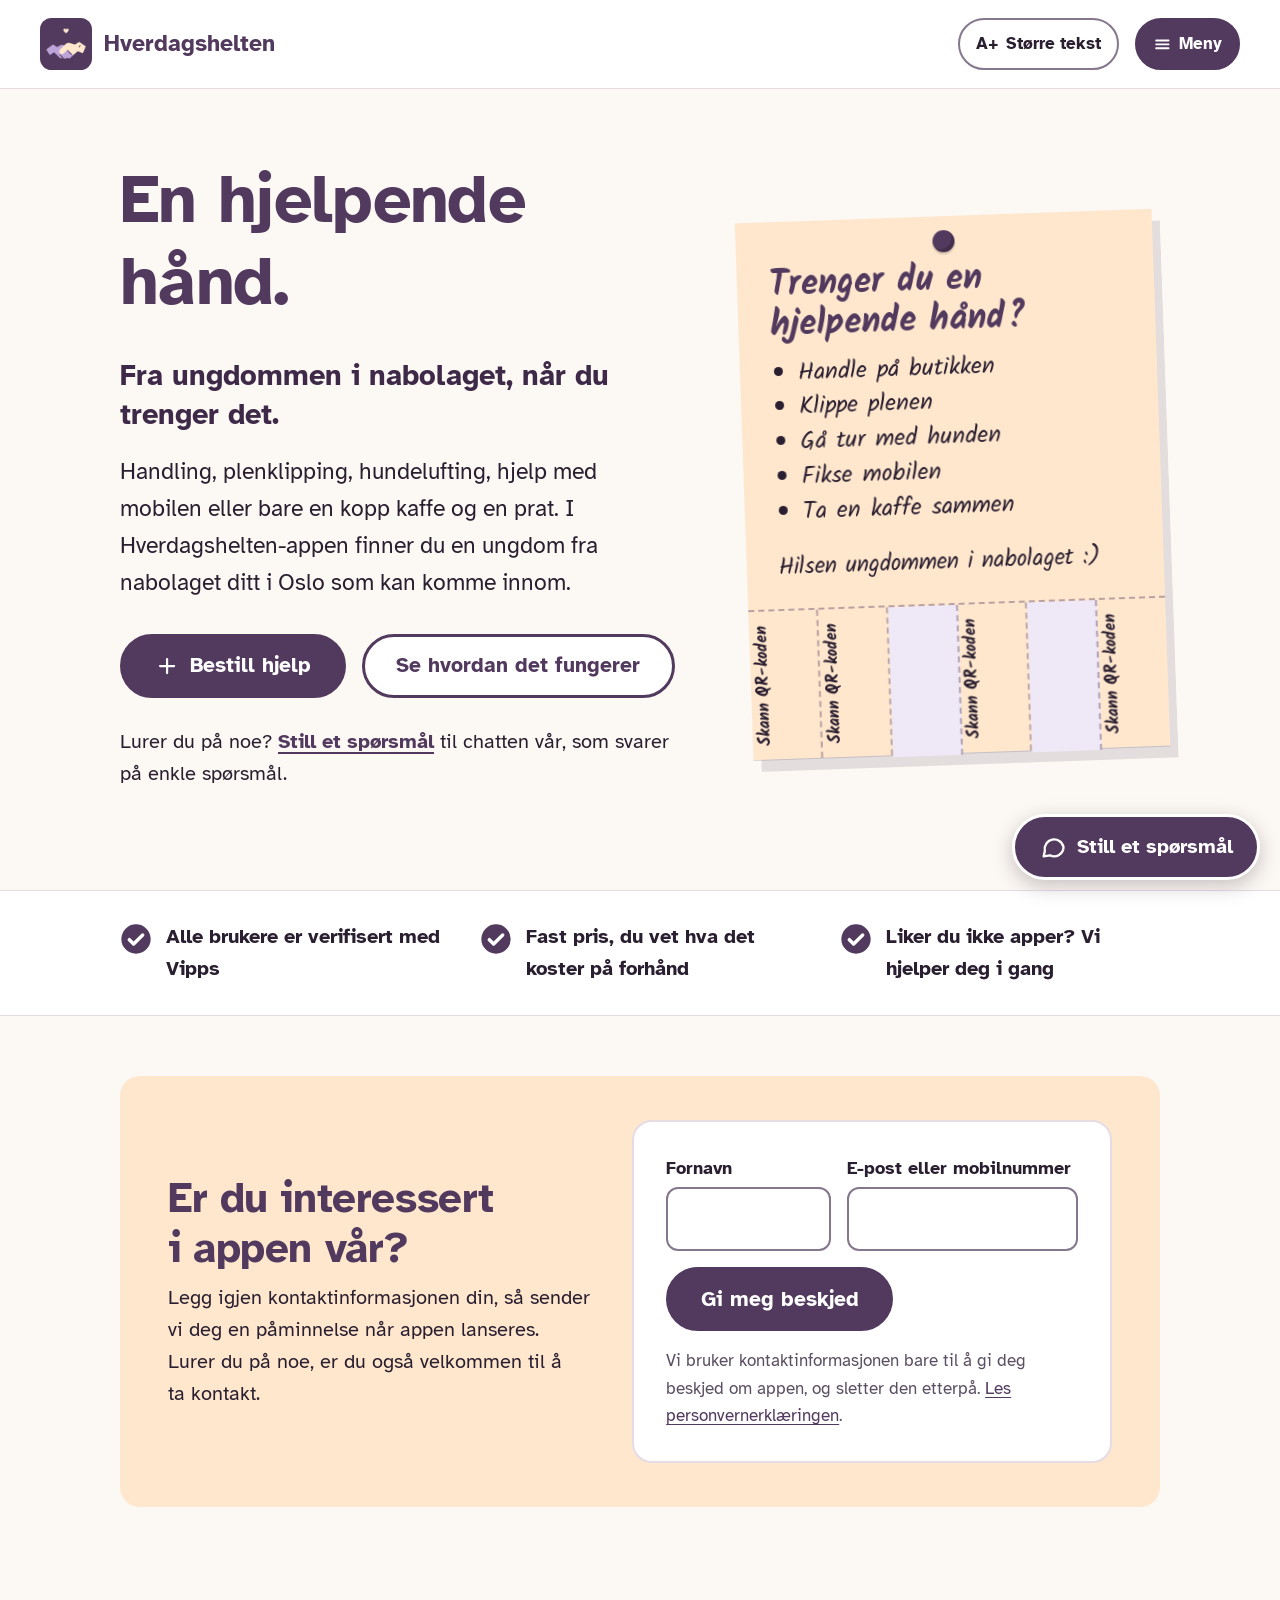
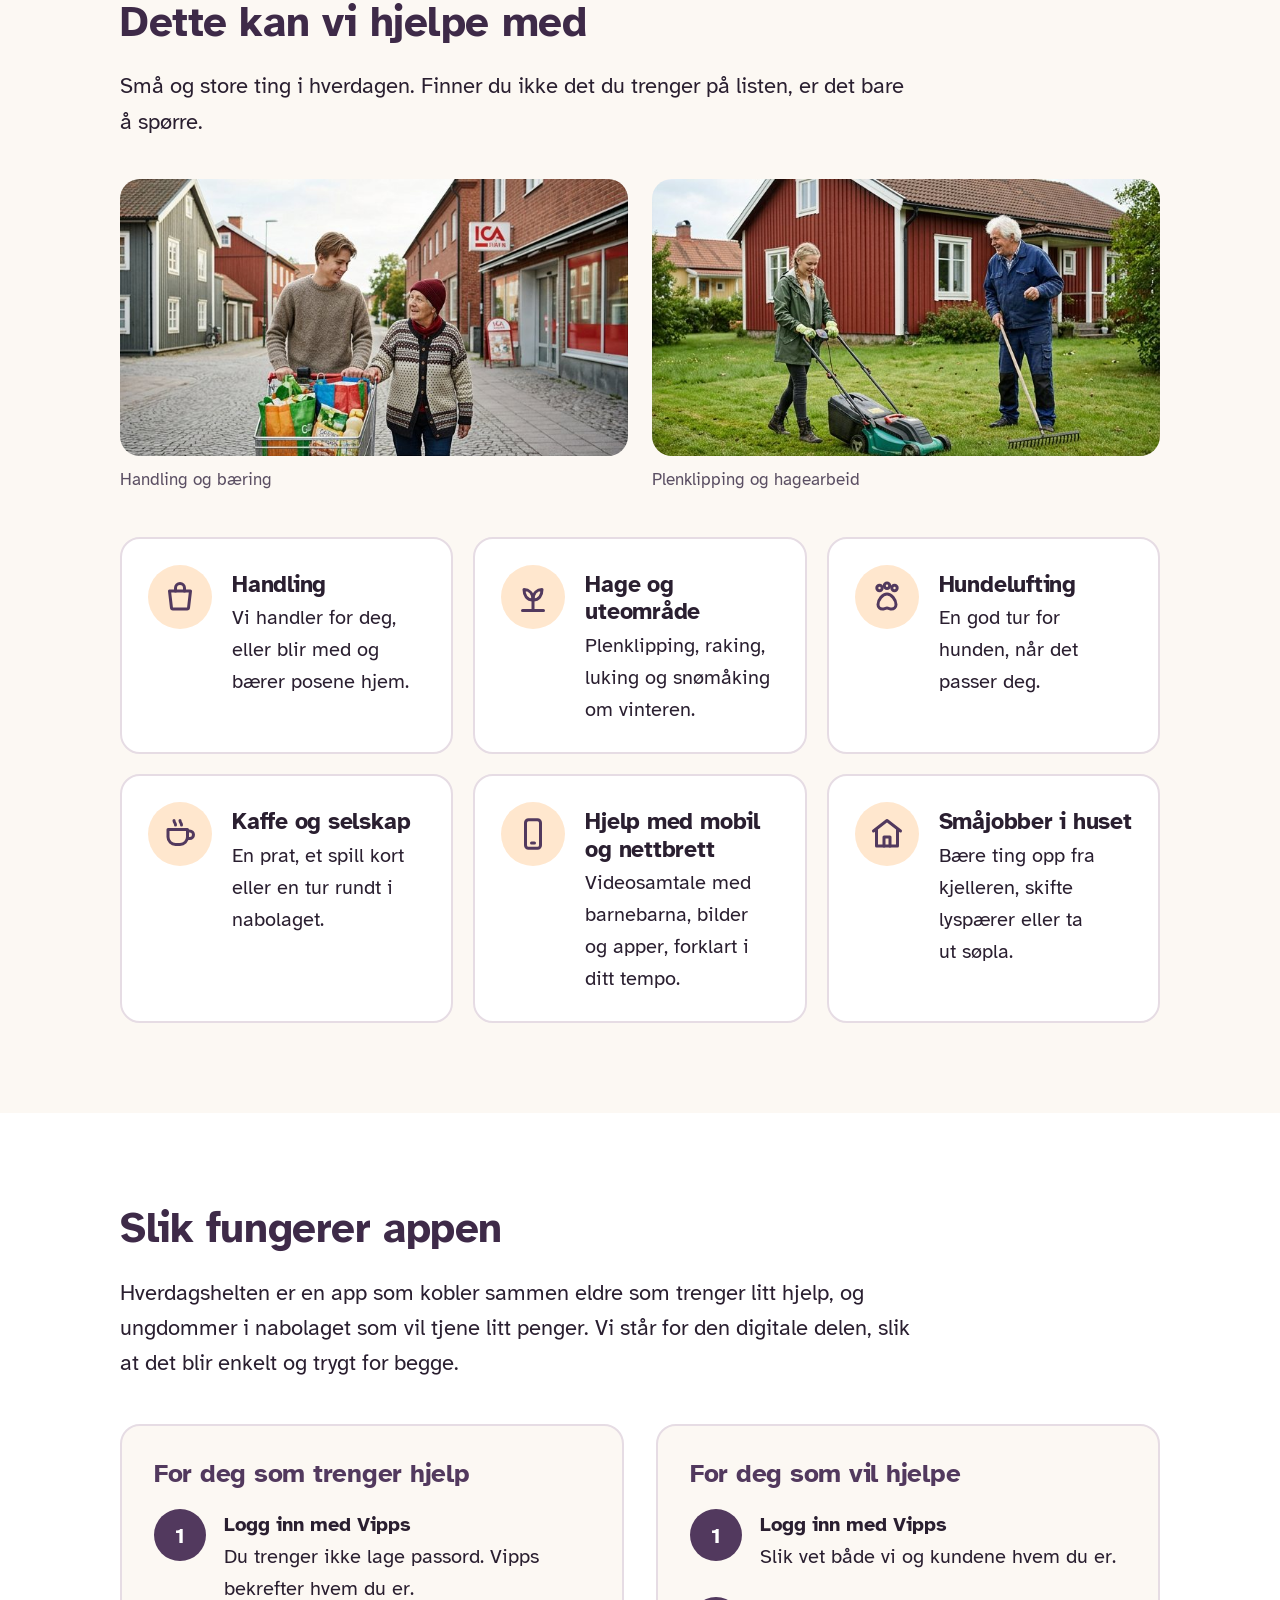
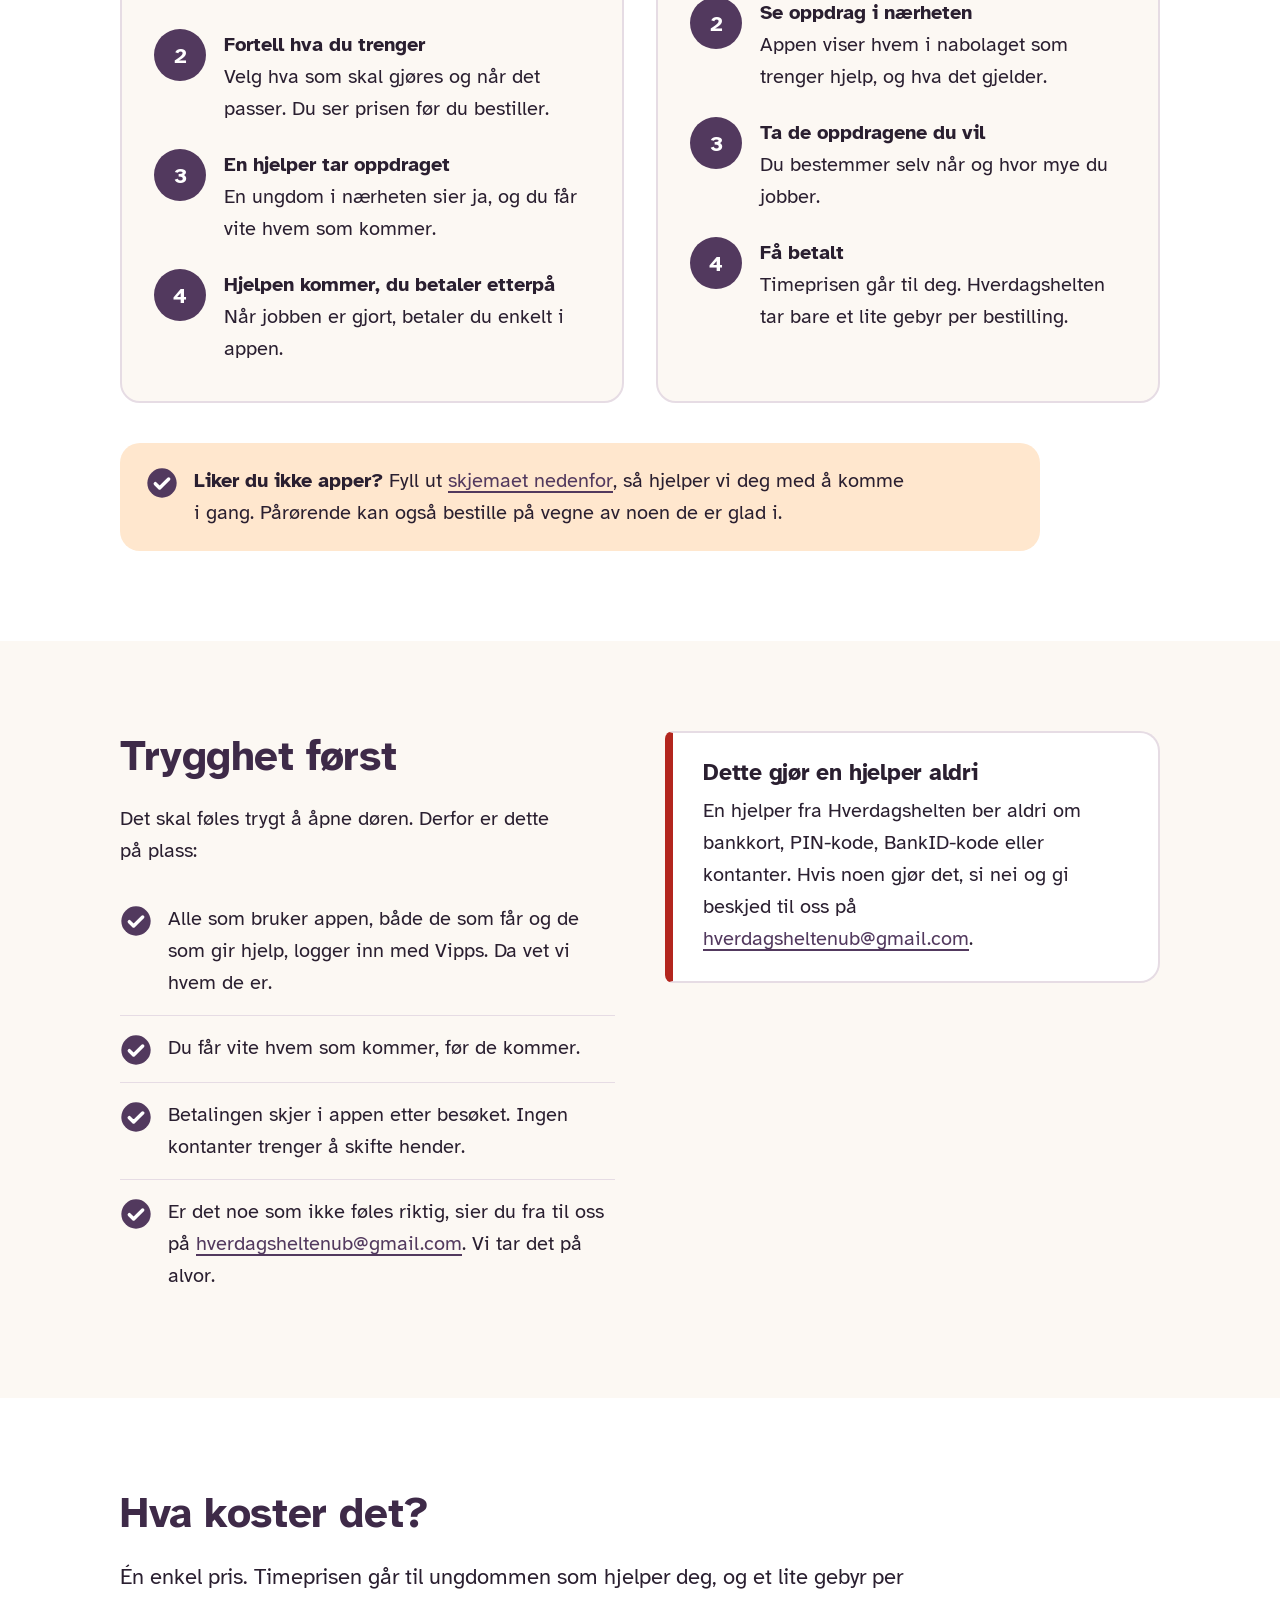
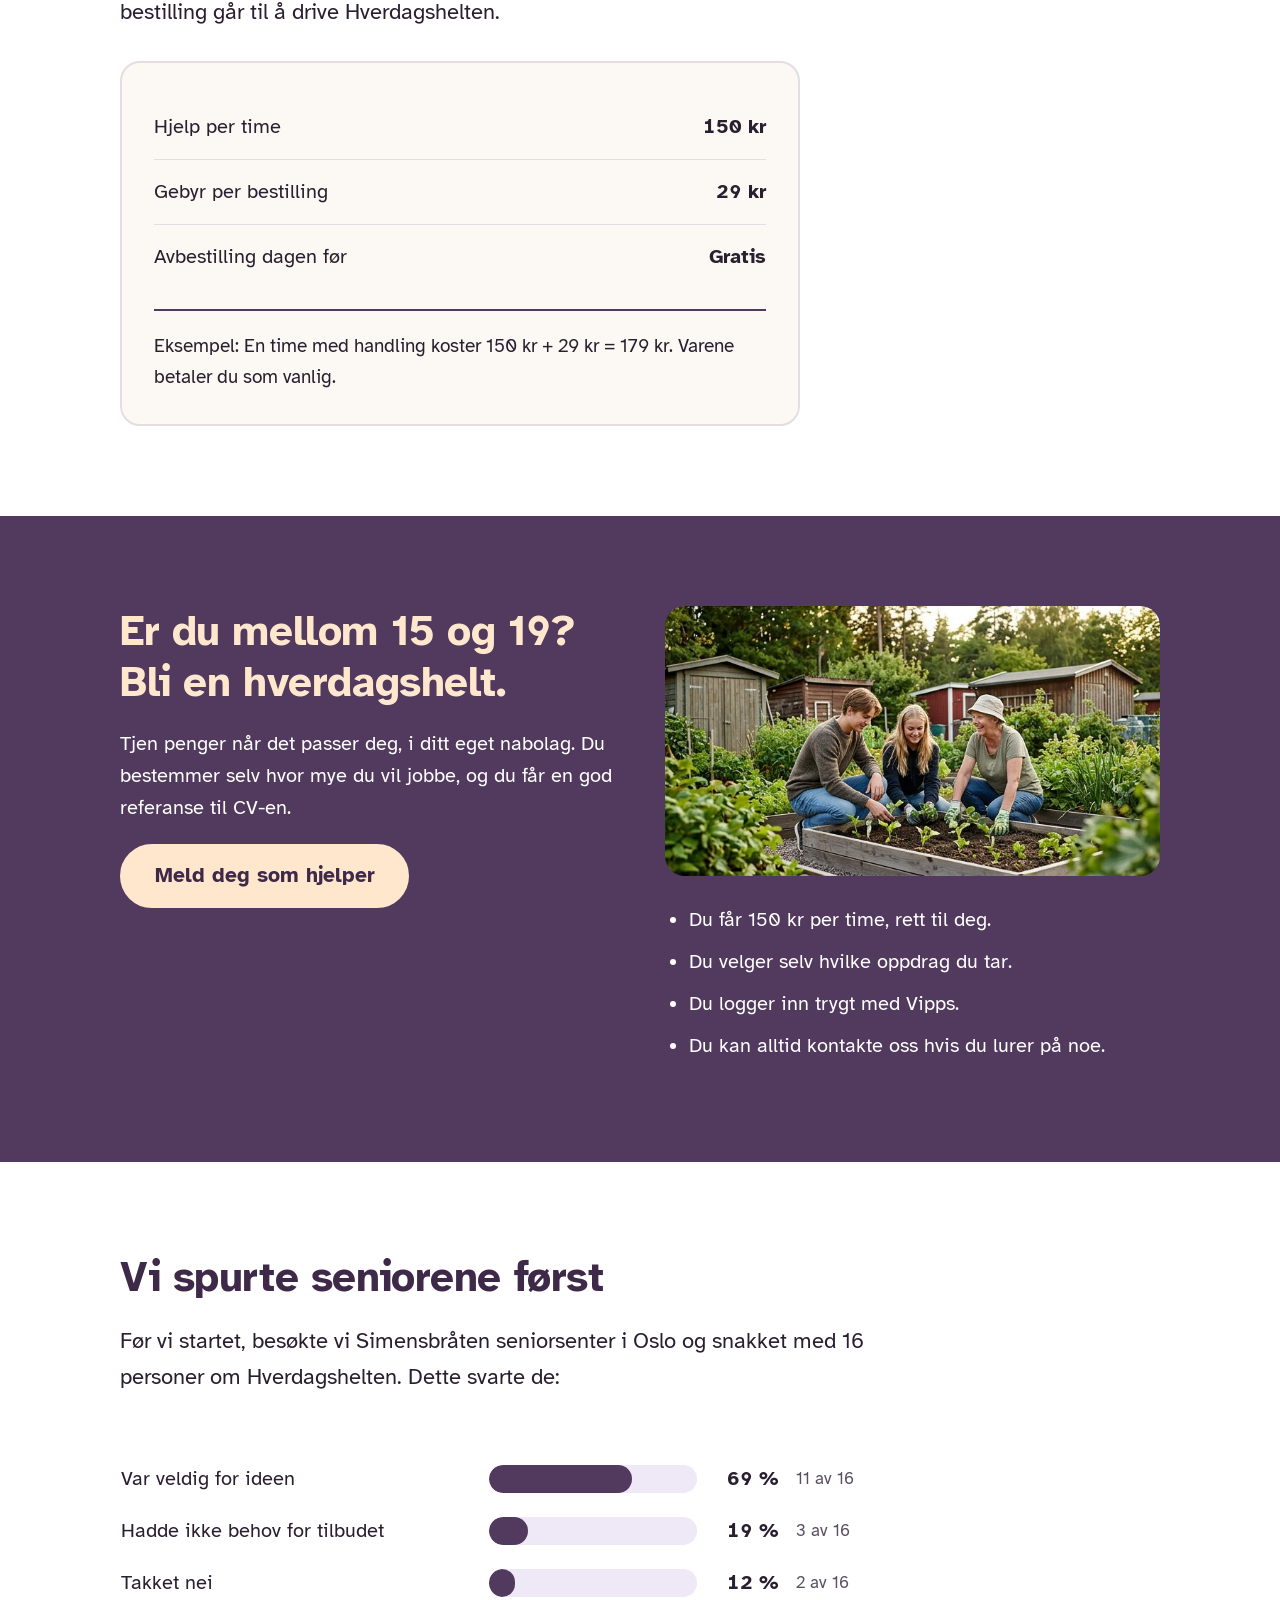
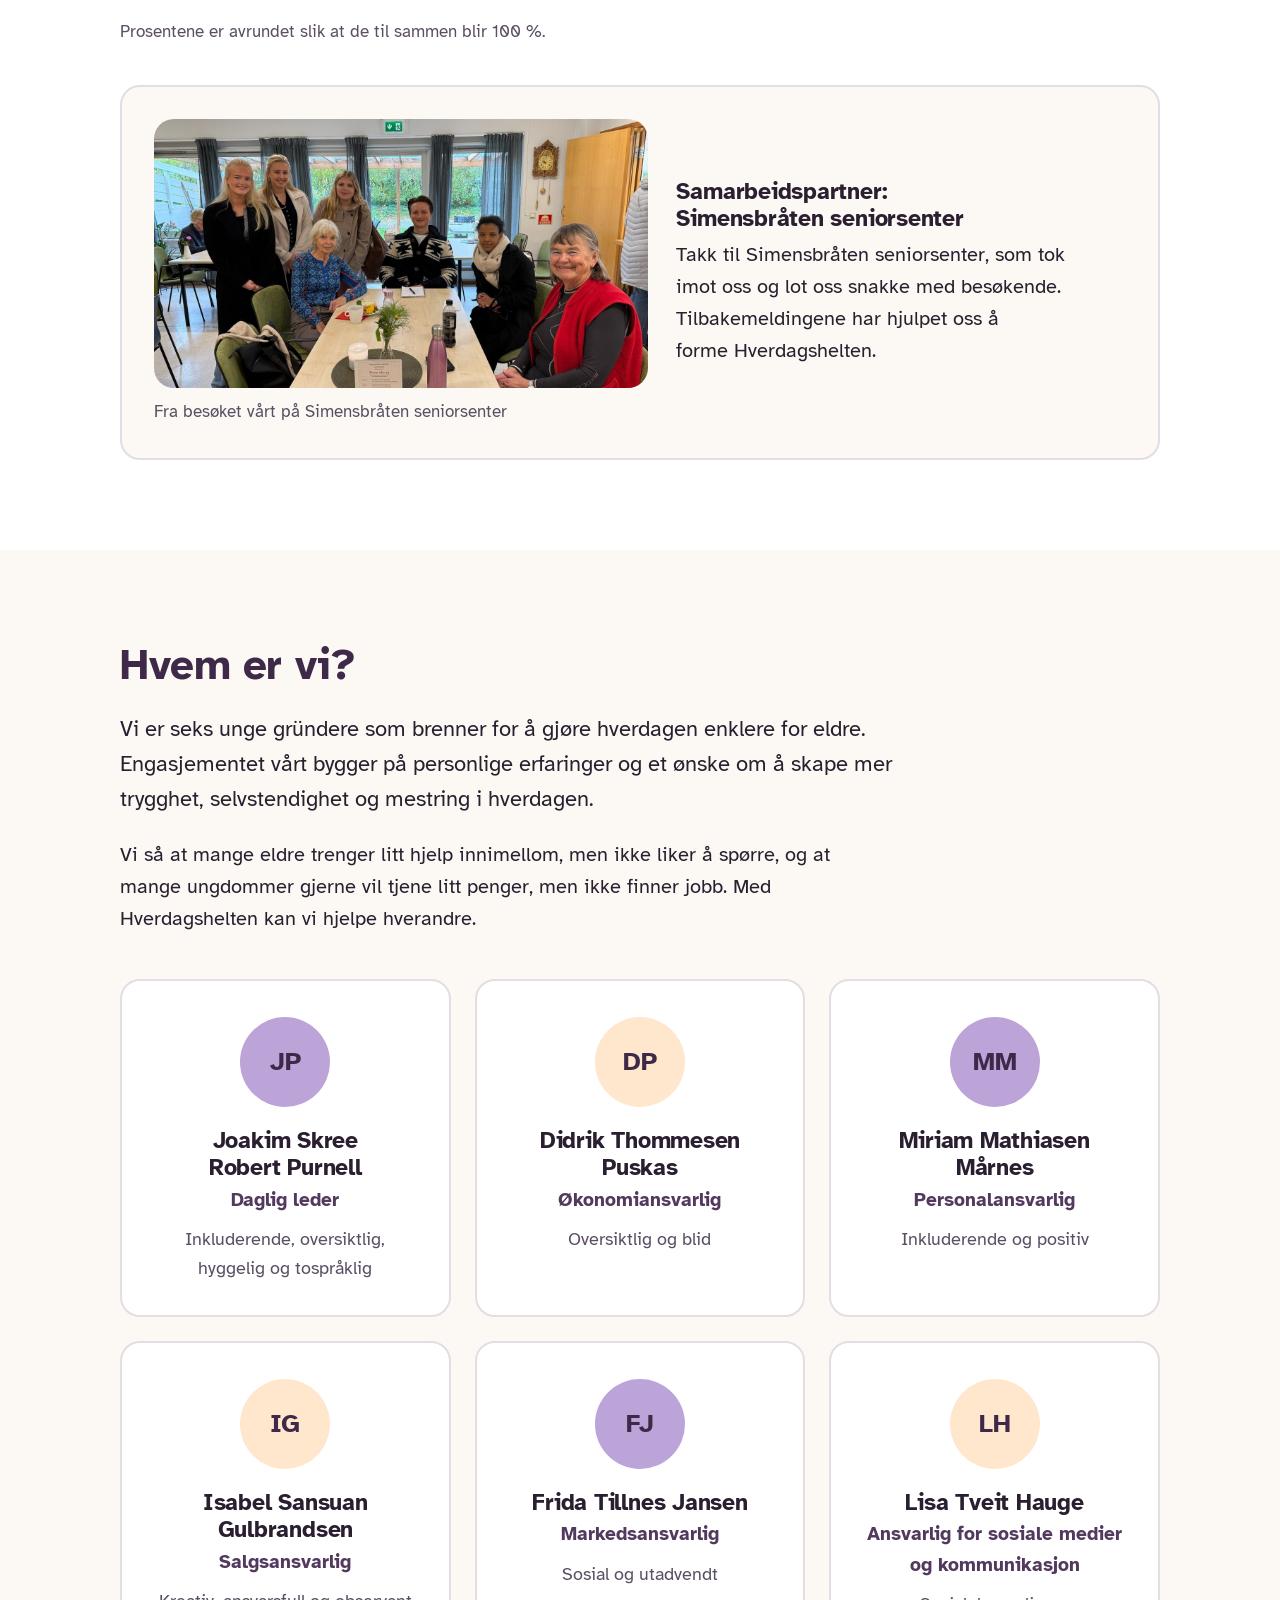
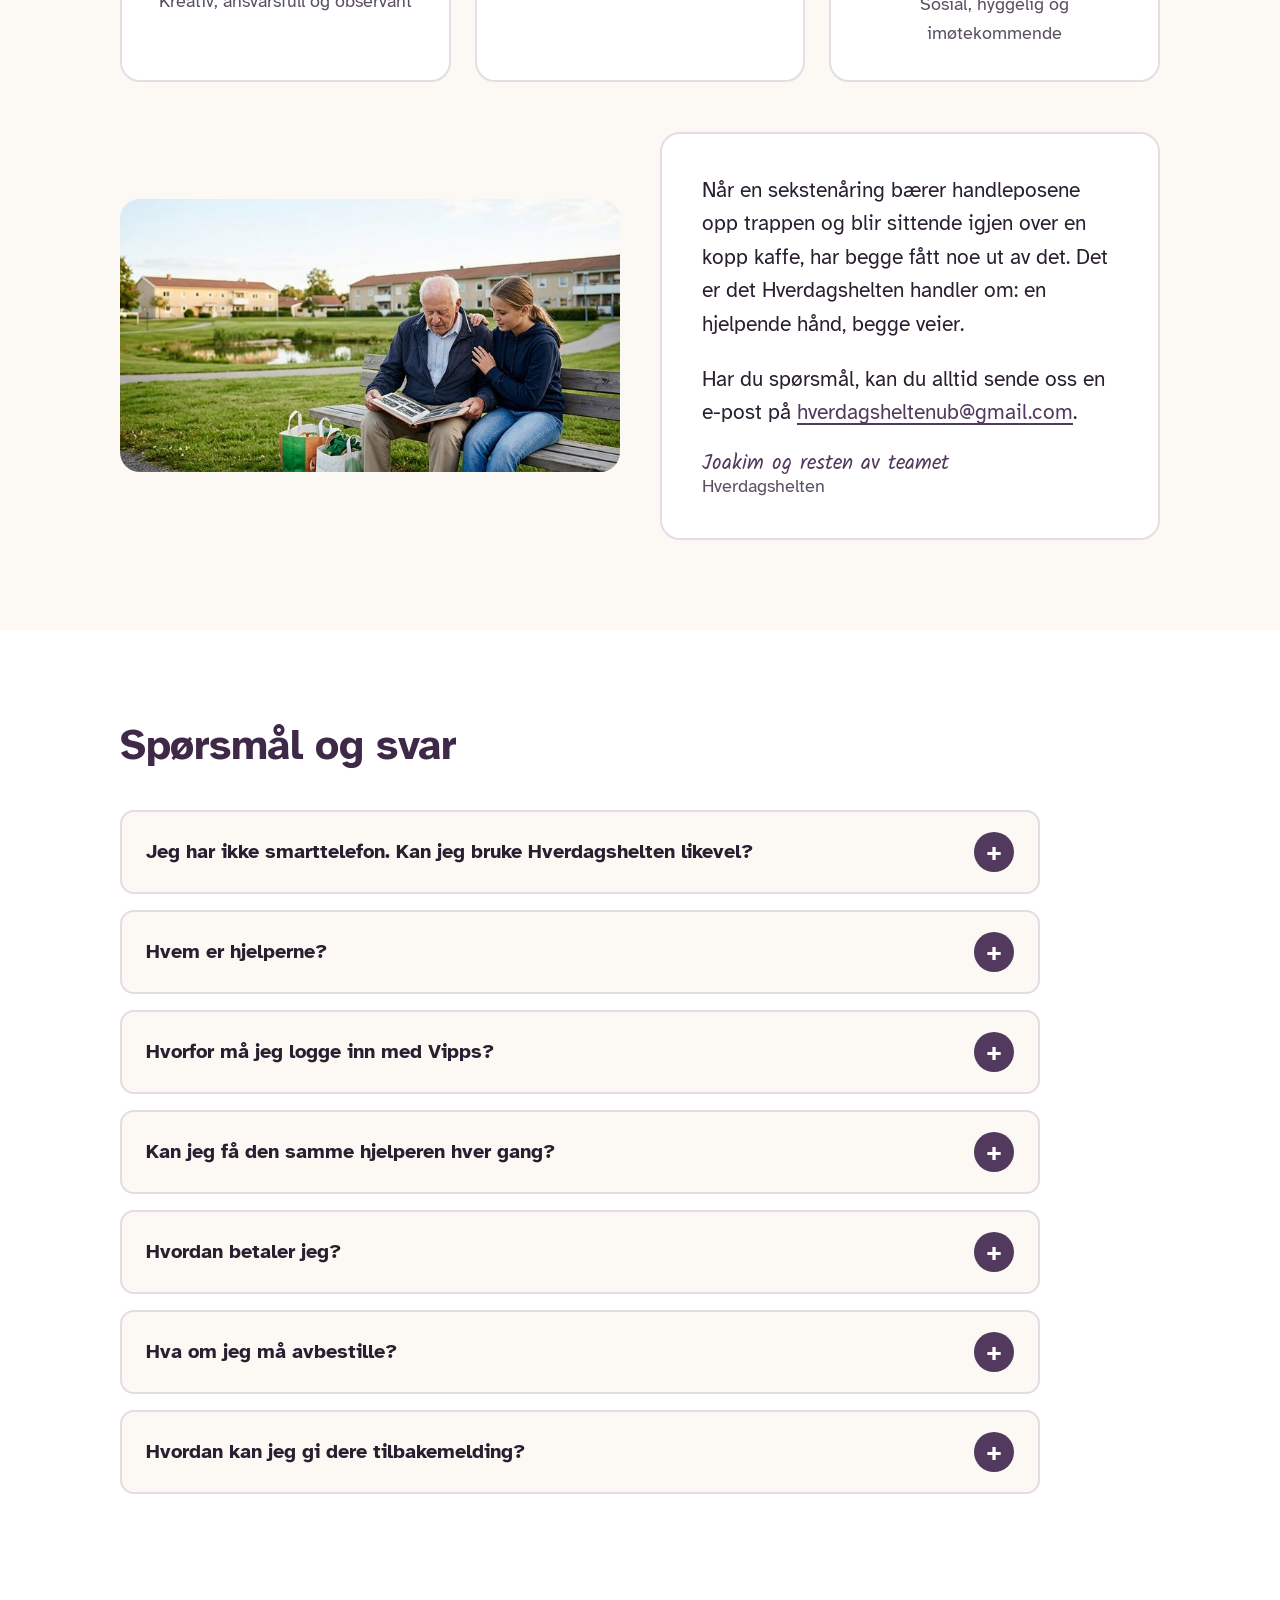
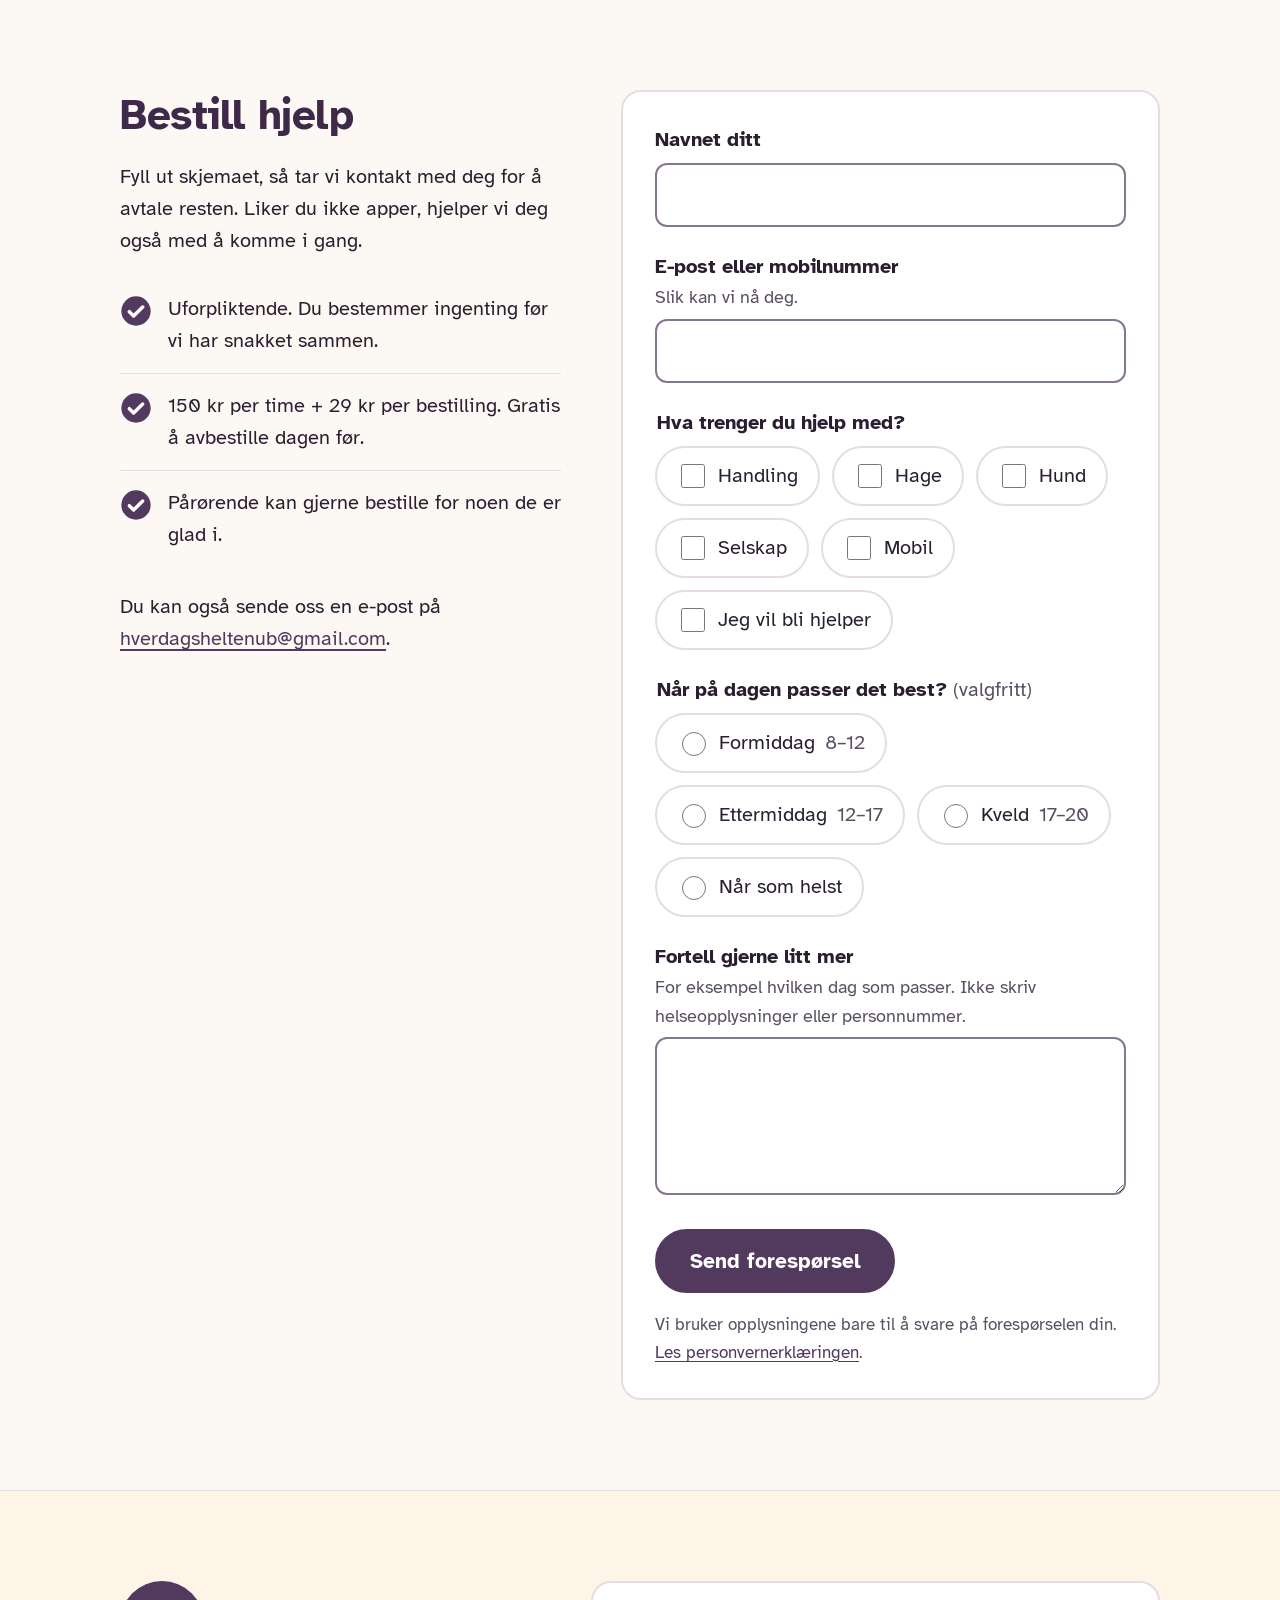
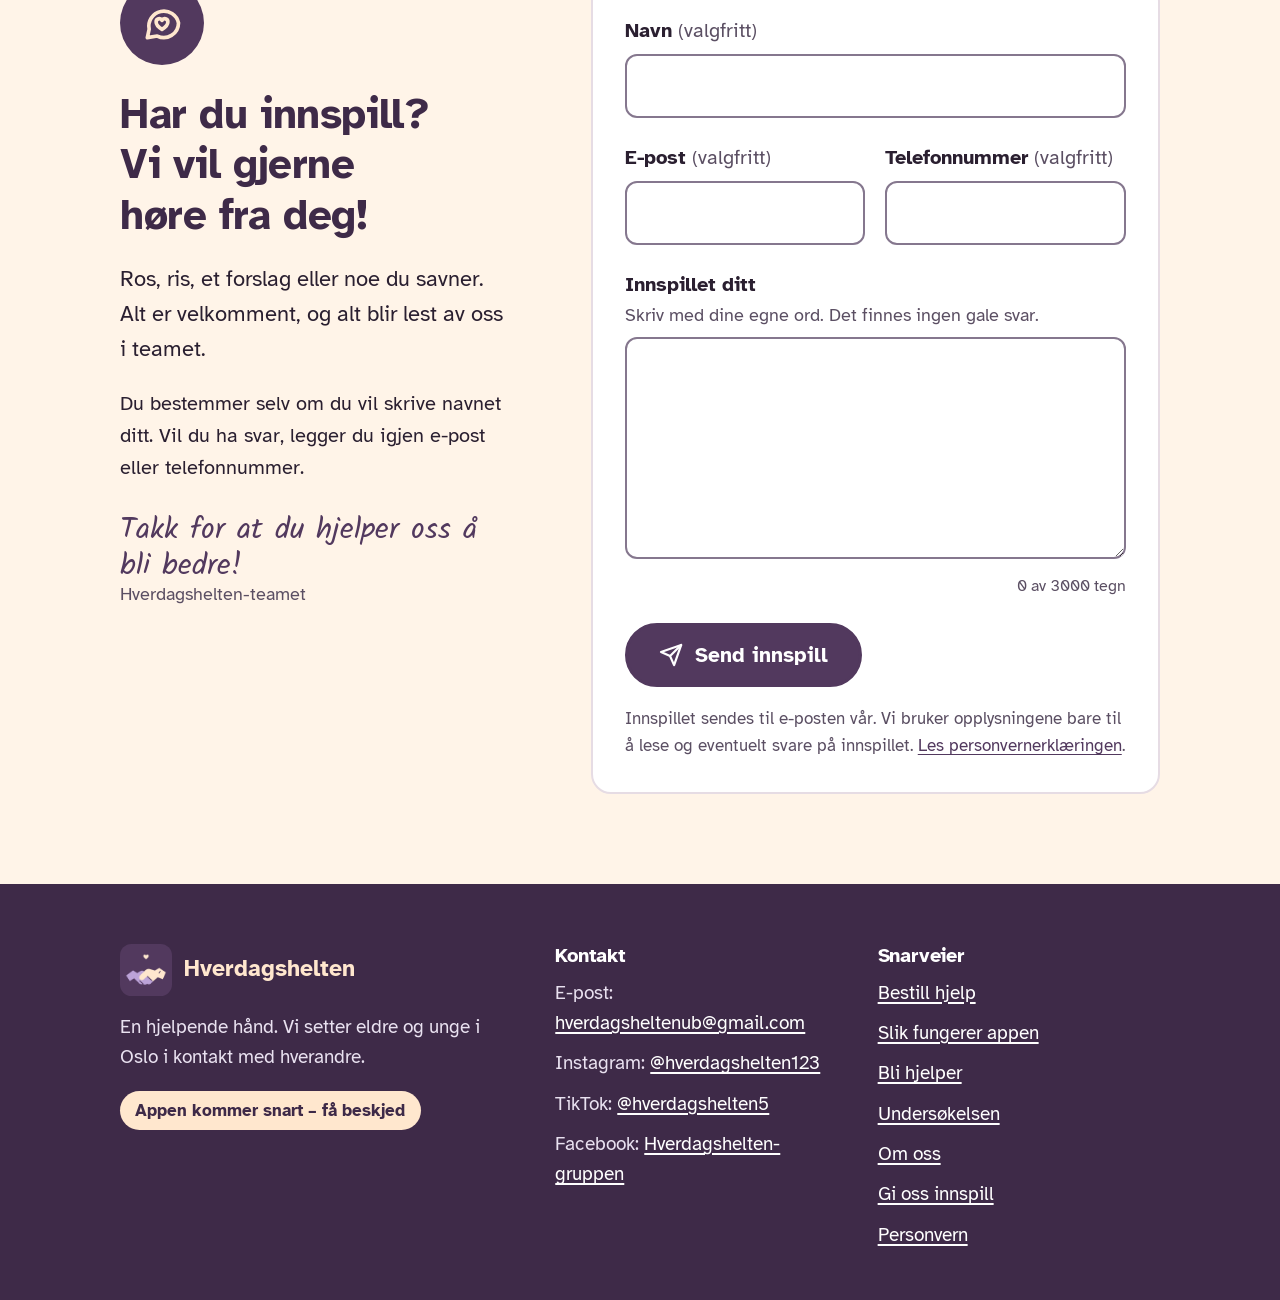
==== commit 2f35d04b: "Bestill hjelp: tid på dagen og trygghetspunkter Inspirert av sidene Tone sendte: valg av tid på dage" ====
--- a/index.html
+++ b/index.html
@@ -404,6 +404,11 @@
       <div>
         <h2>Bestill hjelp</h2>
         <p>Fyll ut skjemaet, så tar vi kontakt med deg for å avtale resten. Liker du ikke apper, hjelper vi deg også med å komme i gang.</p>
+        <ul class="sjekkliste bestill-trygt">
+          <li><svg class="hake" viewBox="0 0 24 24" aria-hidden="true"><circle cx="12" cy="12" r="11" fill="#52395E"/><path d="M7 12.5l3.2 3.2L17 9" stroke="#fff" stroke-width="2.6" fill="none" stroke-linecap="round" stroke-linejoin="round"/></svg><span>Uforpliktende. Du bestemmer ingenting før vi har snakket sammen.</span></li>
+          <li><svg class="hake" viewBox="0 0 24 24" aria-hidden="true"><circle cx="12" cy="12" r="11" fill="#52395E"/><path d="M7 12.5l3.2 3.2L17 9" stroke="#fff" stroke-width="2.6" fill="none" stroke-linecap="round" stroke-linejoin="round"/></svg><span>150&nbsp;kr per time + 29&nbsp;kr per bestilling. Gratis å avbestille dagen før.</span></li>
+          <li><svg class="hake" viewBox="0 0 24 24" aria-hidden="true"><circle cx="12" cy="12" r="11" fill="#52395E"/><path d="M7 12.5l3.2 3.2L17 9" stroke="#fff" stroke-width="2.6" fill="none" stroke-linecap="round" stroke-linejoin="round"/></svg><span>Pårørende kan gjerne bestille for noen de er glad i.</span></li>
+        </ul>
         <p>Du kan også sende oss en e-post på <a href="mailto:hverdagsheltenub@gmail.com">hverdagsheltenub@gmail.com</a>.</p>
       </div>
 
@@ -428,8 +433,17 @@
               <label><input type="checkbox" name="hjelp" value="hjelper" id="velg-hjelper"> Jeg vil bli hjelper</label>
             </div>
           </fieldset>
+          <fieldset>
+            <legend>Når på dagen passer det best? <span class="valgfritt">(valgfritt)</span></legend>
+            <div class="valg">
+              <label><input type="radio" name="tid" value="Formiddag (8–12)"> Formiddag <span class="valgfritt">8–12</span></label>
+              <label><input type="radio" name="tid" value="Ettermiddag (12–17)"> Ettermiddag <span class="valgfritt">12–17</span></label>
+              <label><input type="radio" name="tid" value="Kveld (17–20)"> Kveld <span class="valgfritt">17–20</span></label>
+              <label><input type="radio" name="tid" value="Når som helst"> Når som helst</label>
+            </div>
+          </fieldset>
           <div class="felt">
-            <label for="melding">Fortell gjerne litt mer <span class="hint" id="melding-hint">For eksempel hvilken dag som passer best.</span></label>
+            <label for="melding">Fortell gjerne litt mer <span class="hint" id="melding-hint">For eksempel hvilken dag som passer. Ikke skriv helseopplysninger eller personnummer.</span></label>
             <textarea id="melding" name="melding" rows="4" aria-describedby="melding-hint"></textarea>
           </div>
           <div class="honning" aria-hidden="true"><label for="b-honning">Ikke fyll ut</label><input id="b-honning" name="_honey" type="text" tabindex="-1" autocomplete="off"></div>
@@ -723,7 +737,7 @@
       return { emne: 'Ny forespørsel fra nettsiden: ' + (valgt.join(', ') || 'Bestill hjelp'),
                svarTil: gyldigEpost(kontakt) ? kontakt : '',
                felter: { 'Navn': f.navn.value.trim(), 'E-post eller mobil': kontakt,
-                         'Hjelp med': valgt.join(', ') || 'Ikke valgt', 'Melding': f.melding.value.trim() || '–', 'Skjema': 'Bestill hjelp' } };
+                         'Hjelp med': valgt.join(', ') || 'Ikke valgt', 'Tid på dagen': (f.querySelector('input[name=tid]:checked') || {}).value || 'Ikke valgt', 'Melding': f.melding.value.trim() || '–', 'Skjema': 'Bestill hjelp' } };
     },
     sjekk: function (f) {
       var p = [];
--- a/stil.css
+++ b/stil.css
@@ -565,3 +565,5 @@
 .menyknapp .ikon-lukk { display: none; }
 .menyknapp[aria-expanded="true"] .ikon-meny { display: none; }
 .menyknapp[aria-expanded="true"] .ikon-lukk { display: block; }
+.bestill-trygt { margin: 0 0 1.2rem; }
+.valg input[type=radio] { width: 1.2rem; height: 1.2rem; }
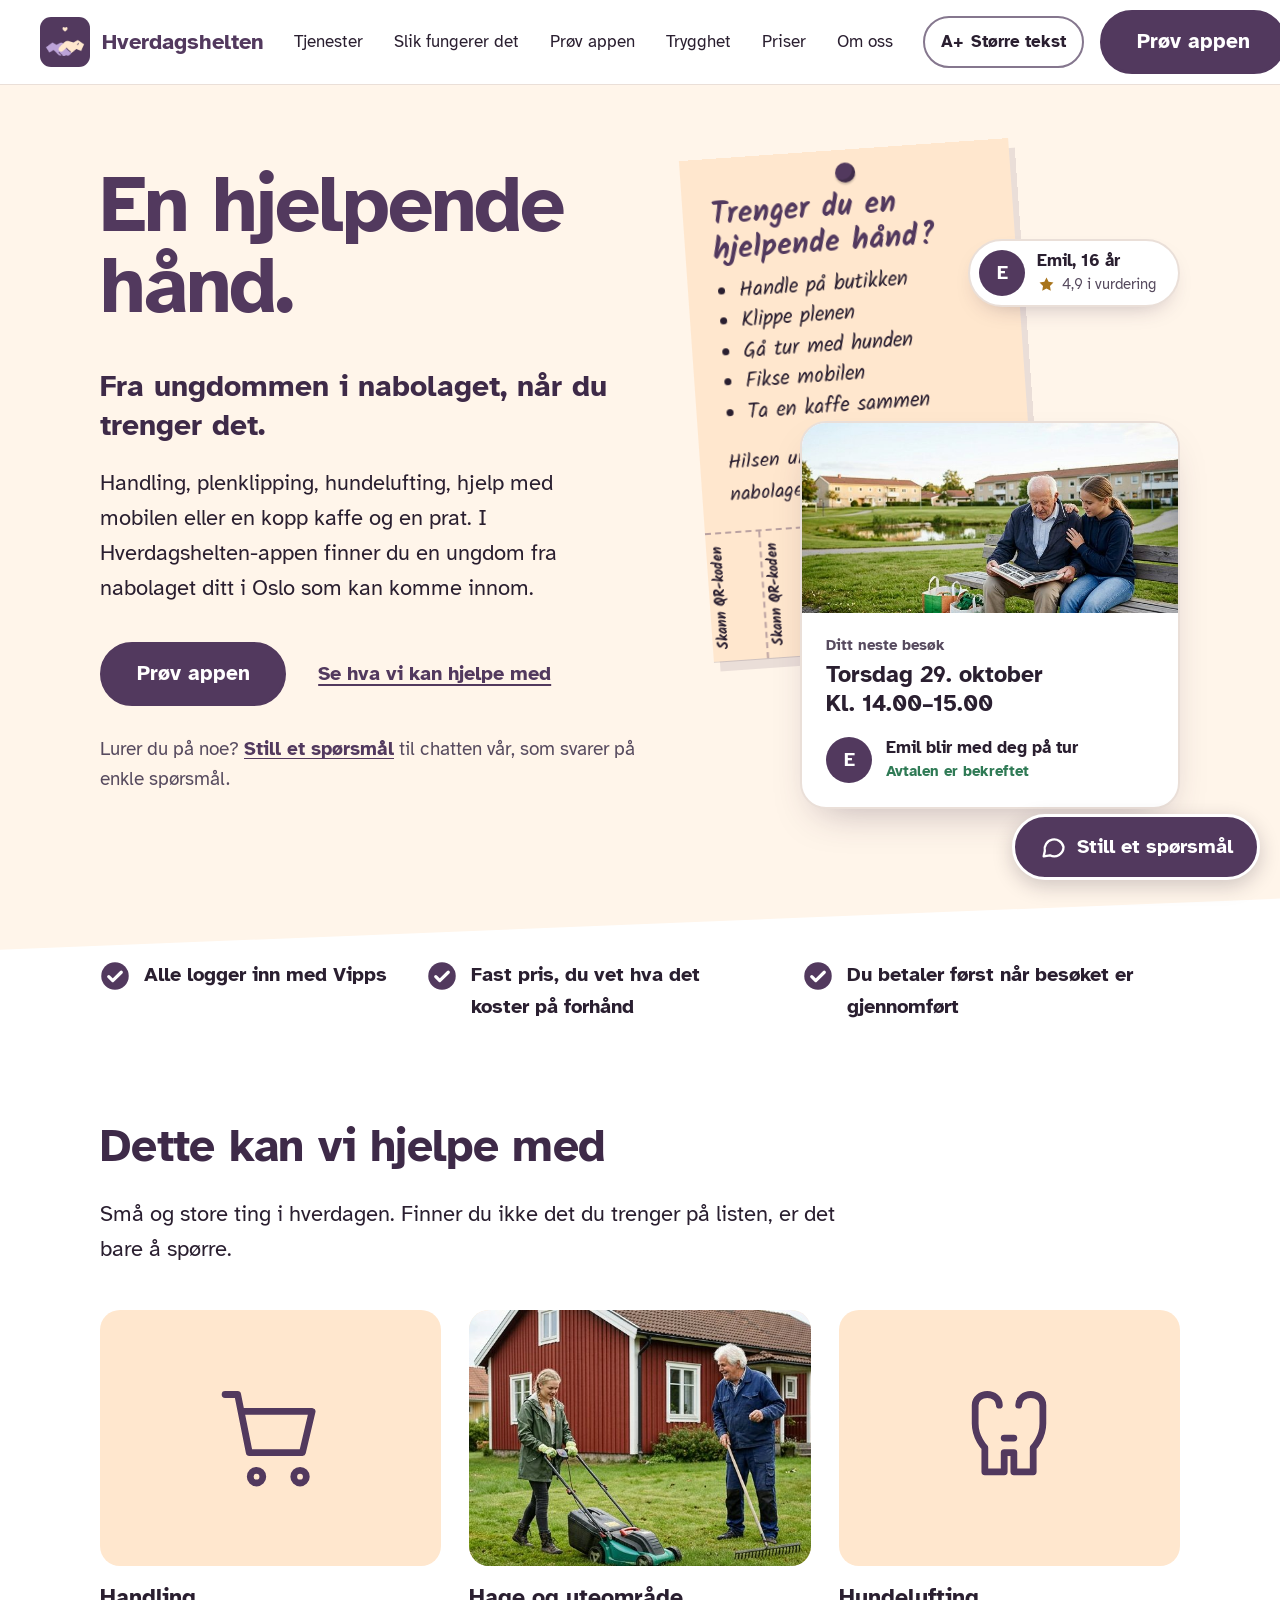
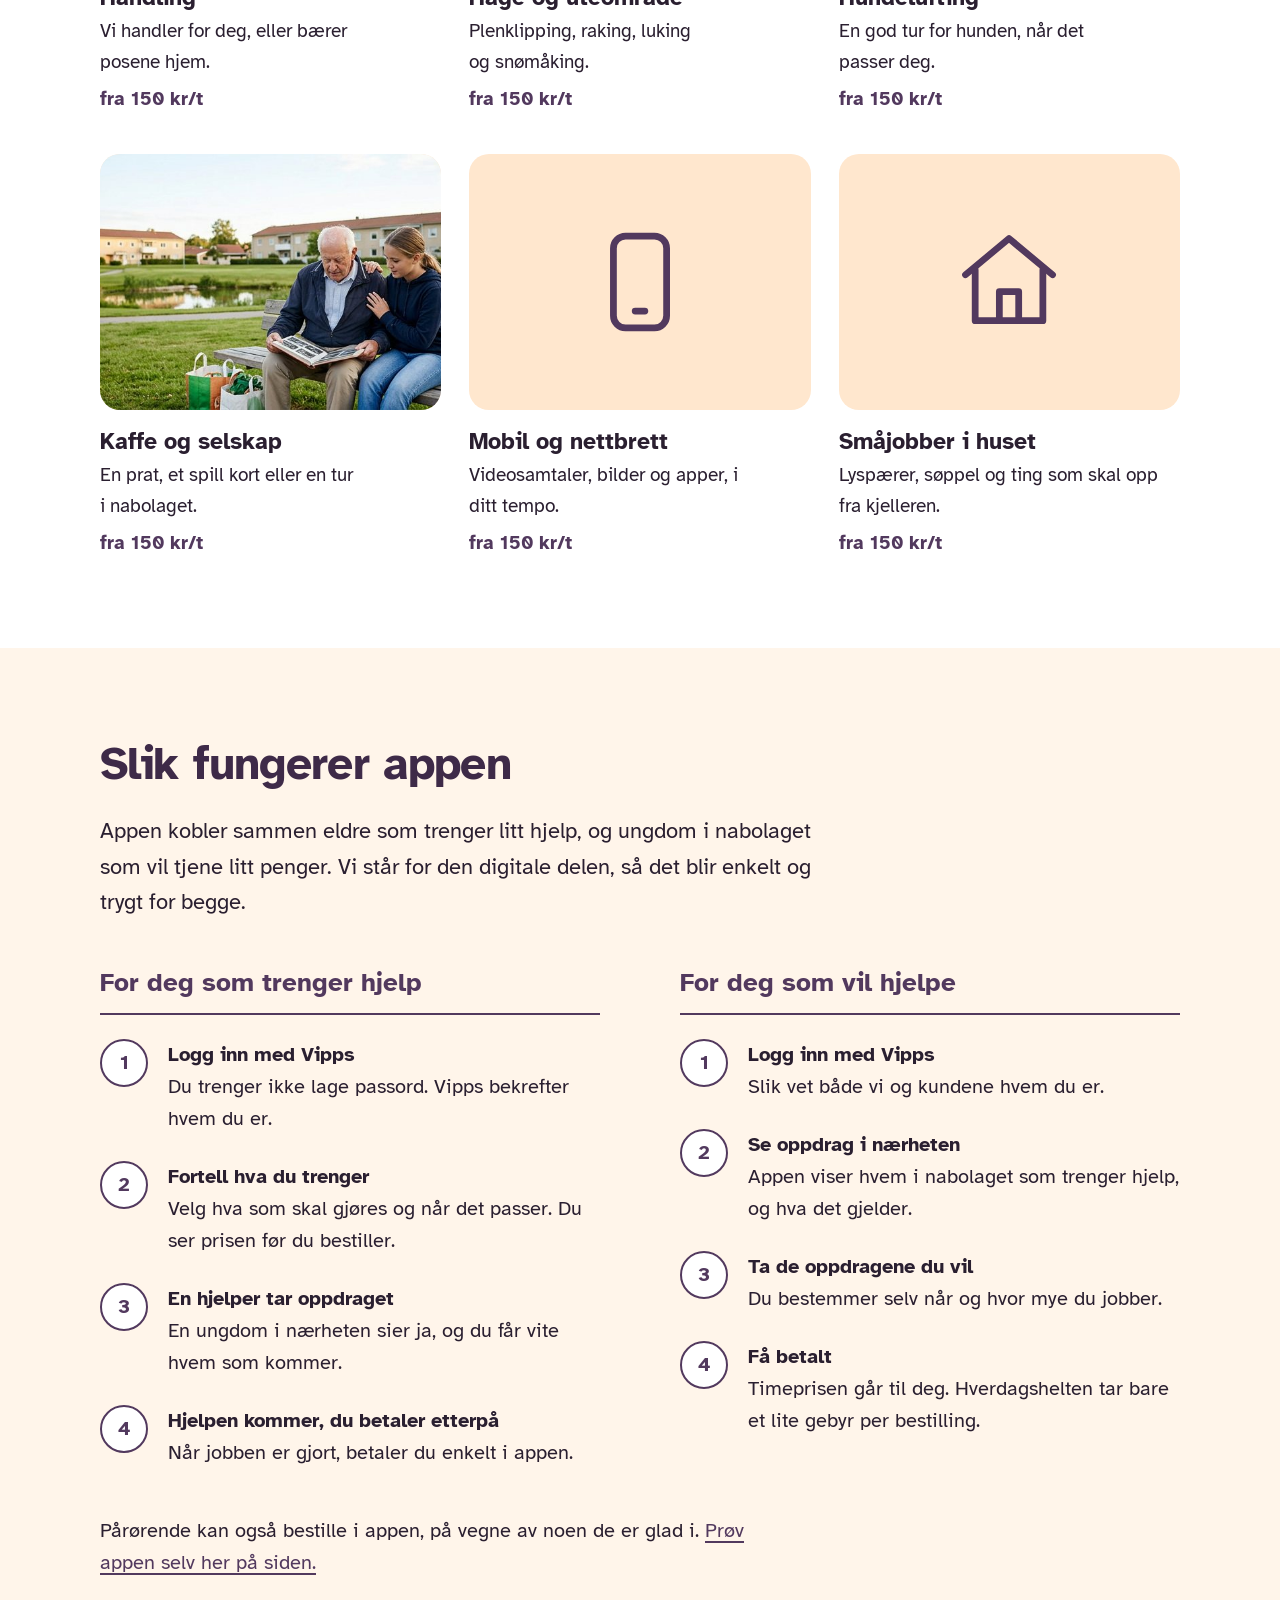
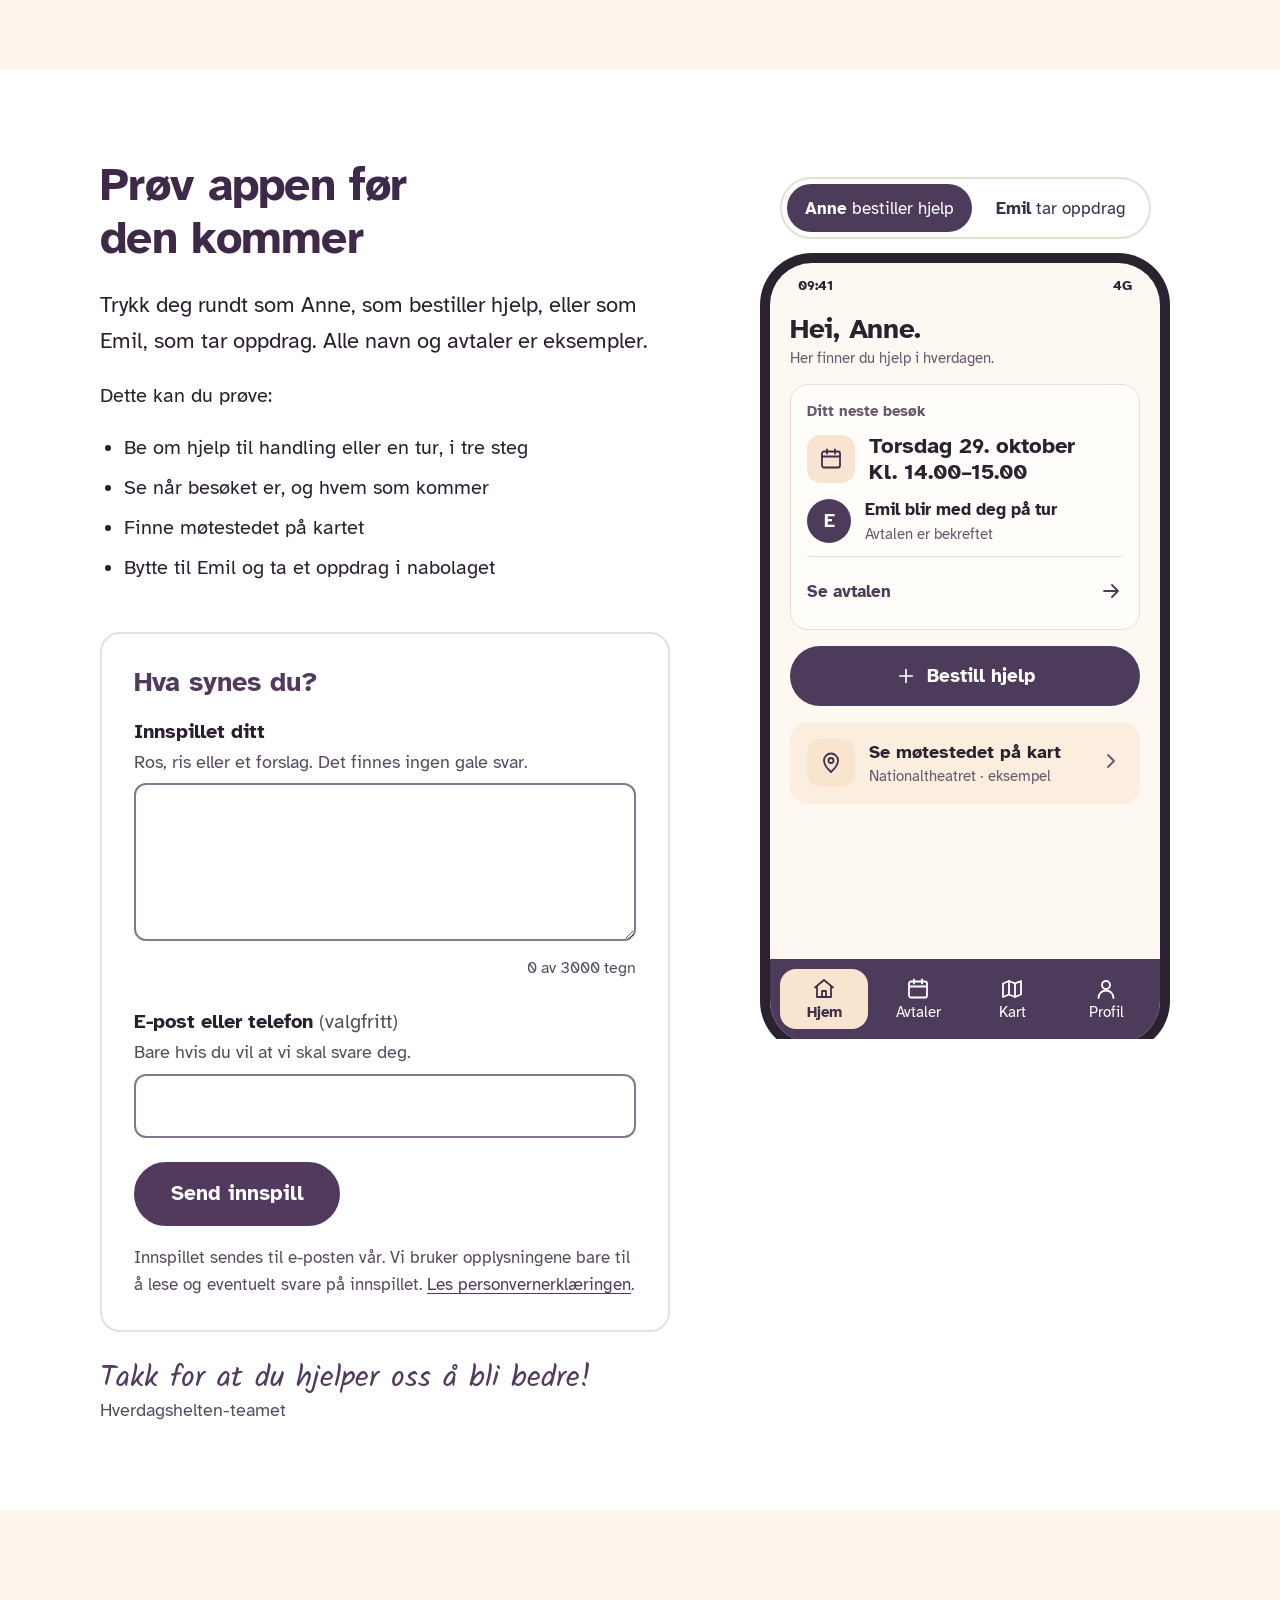
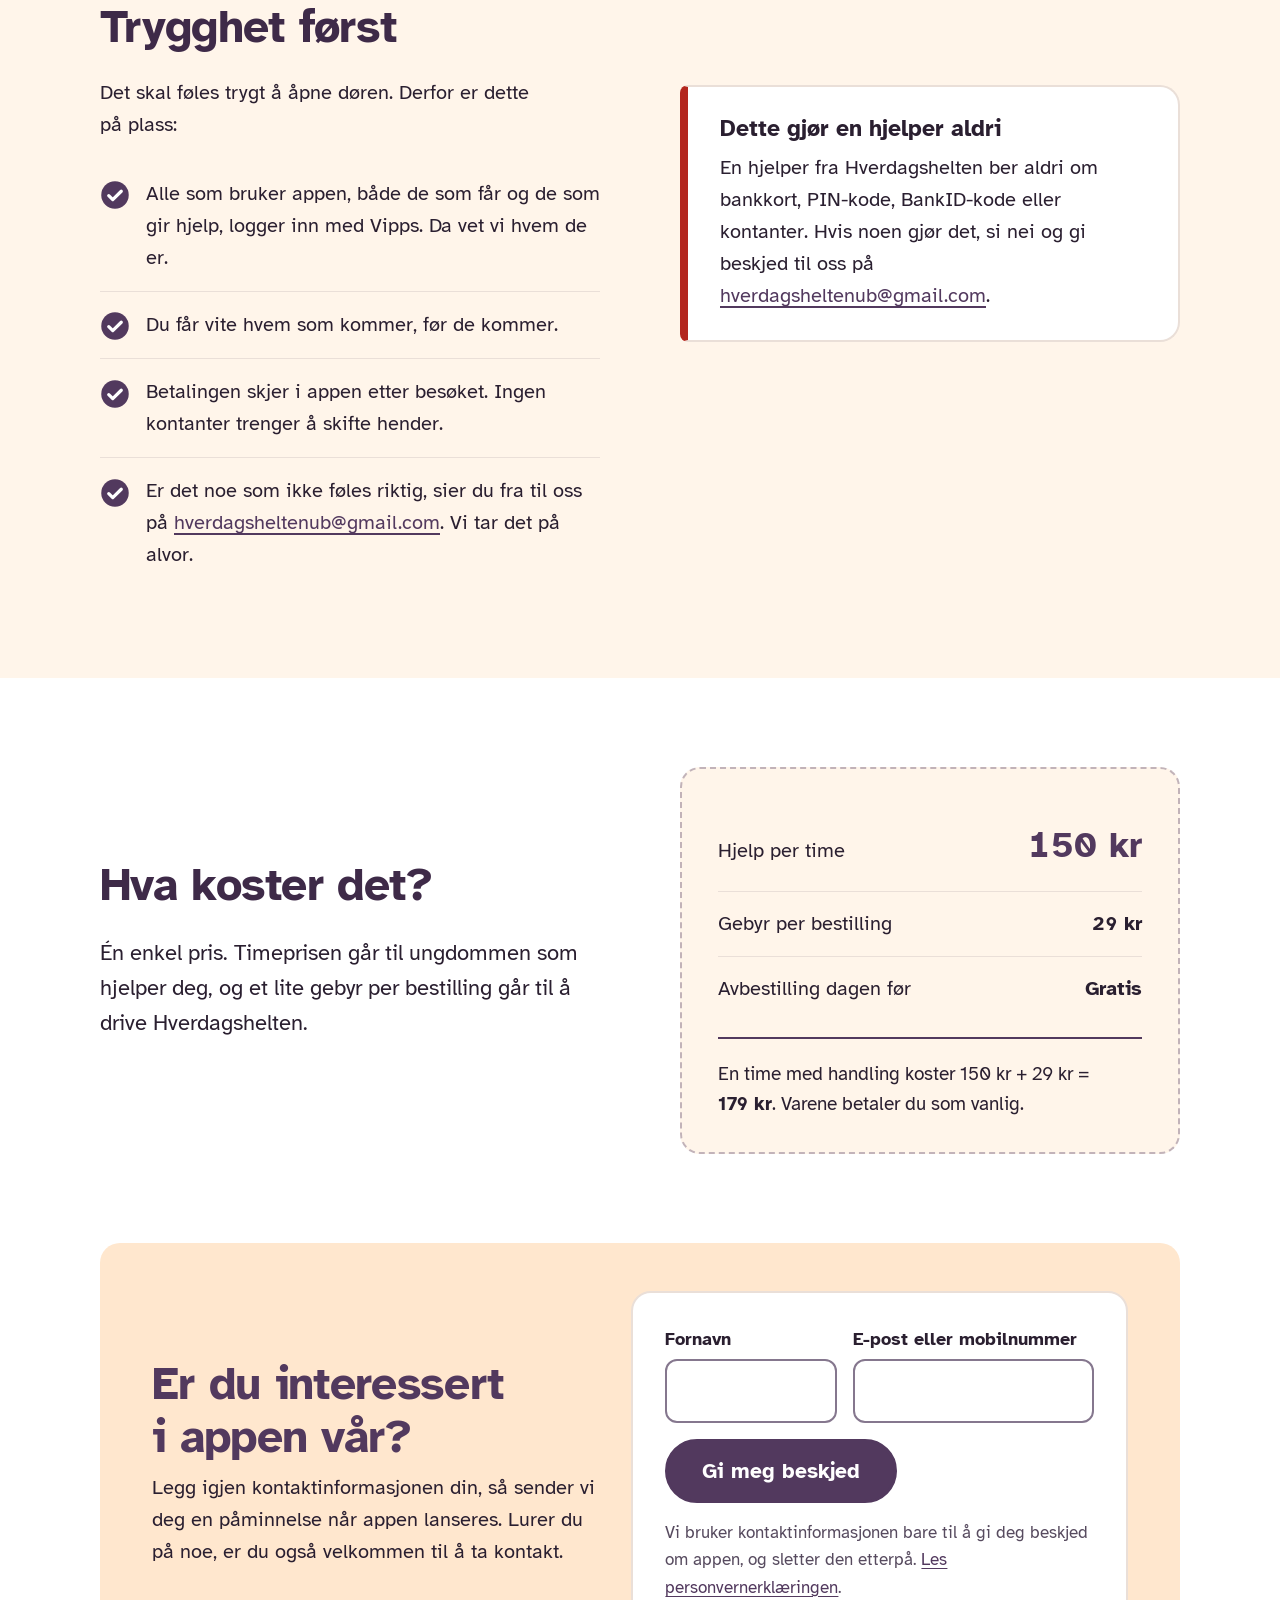
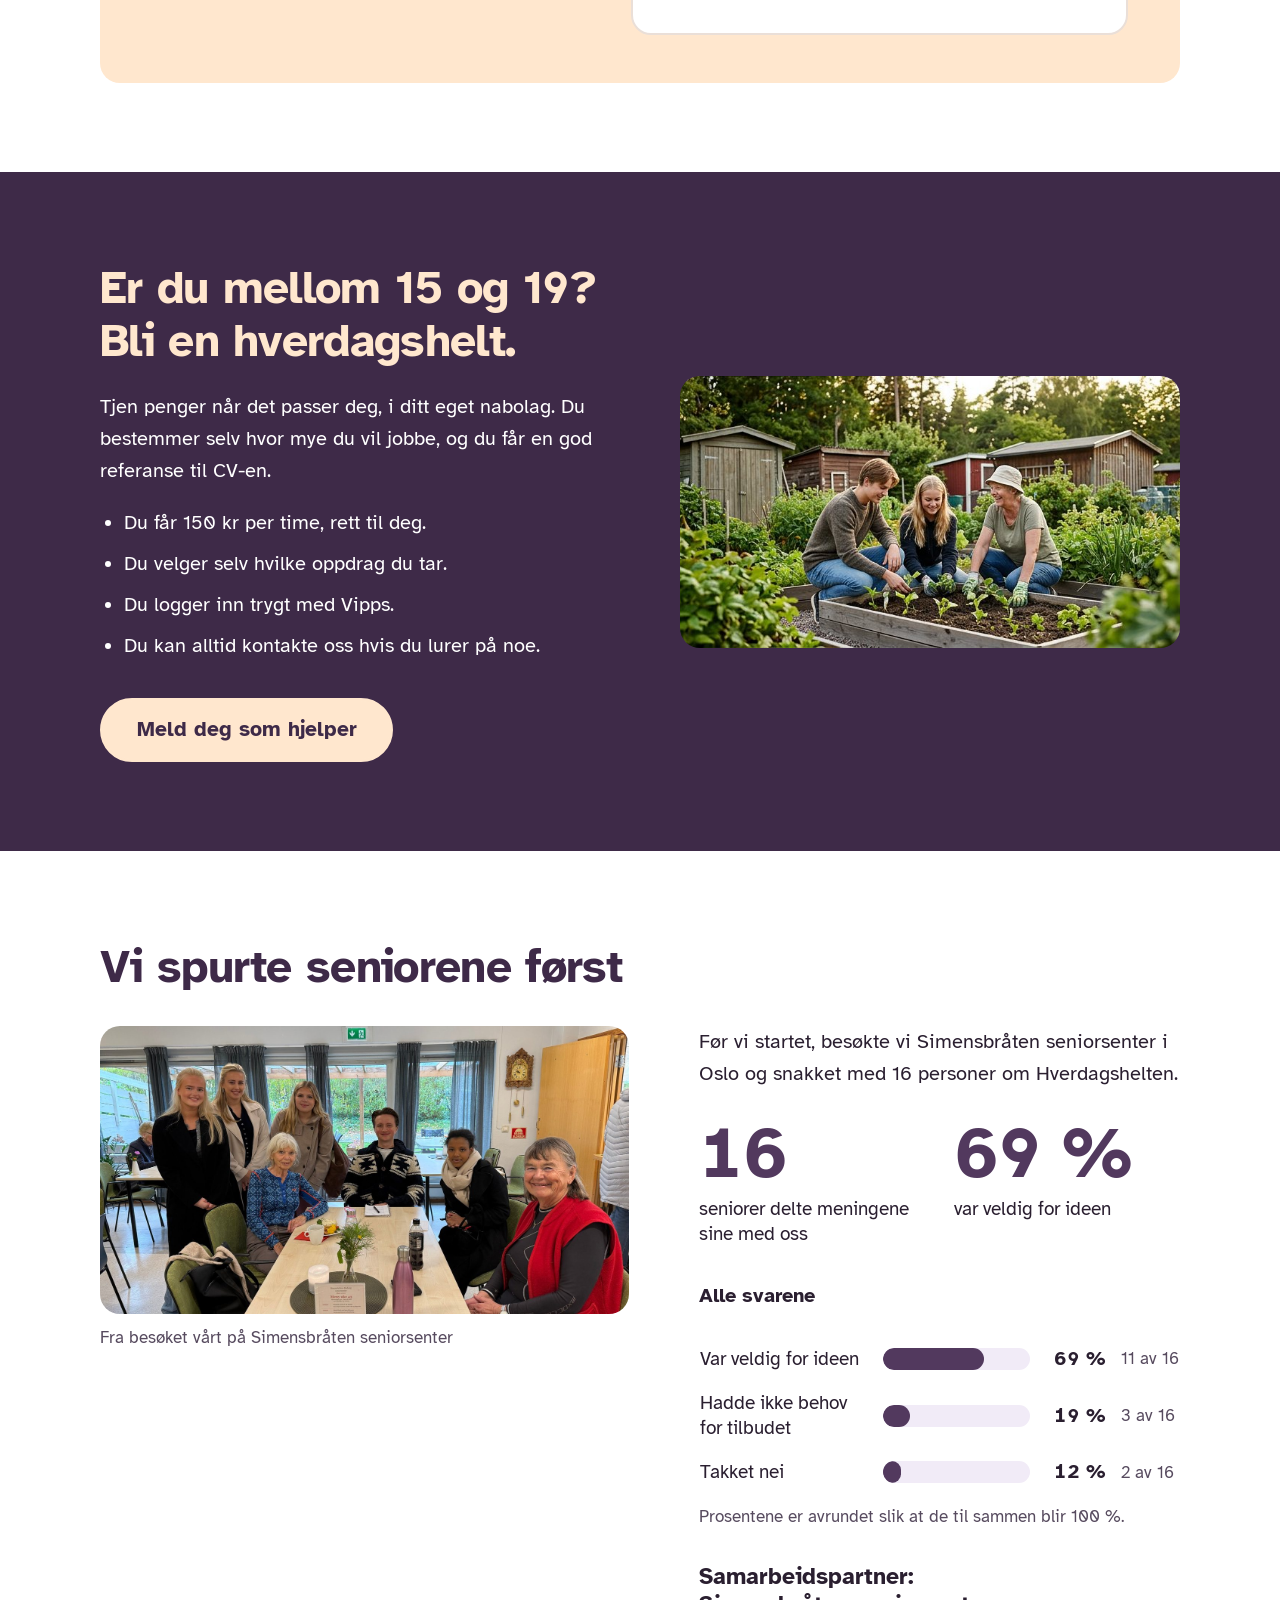
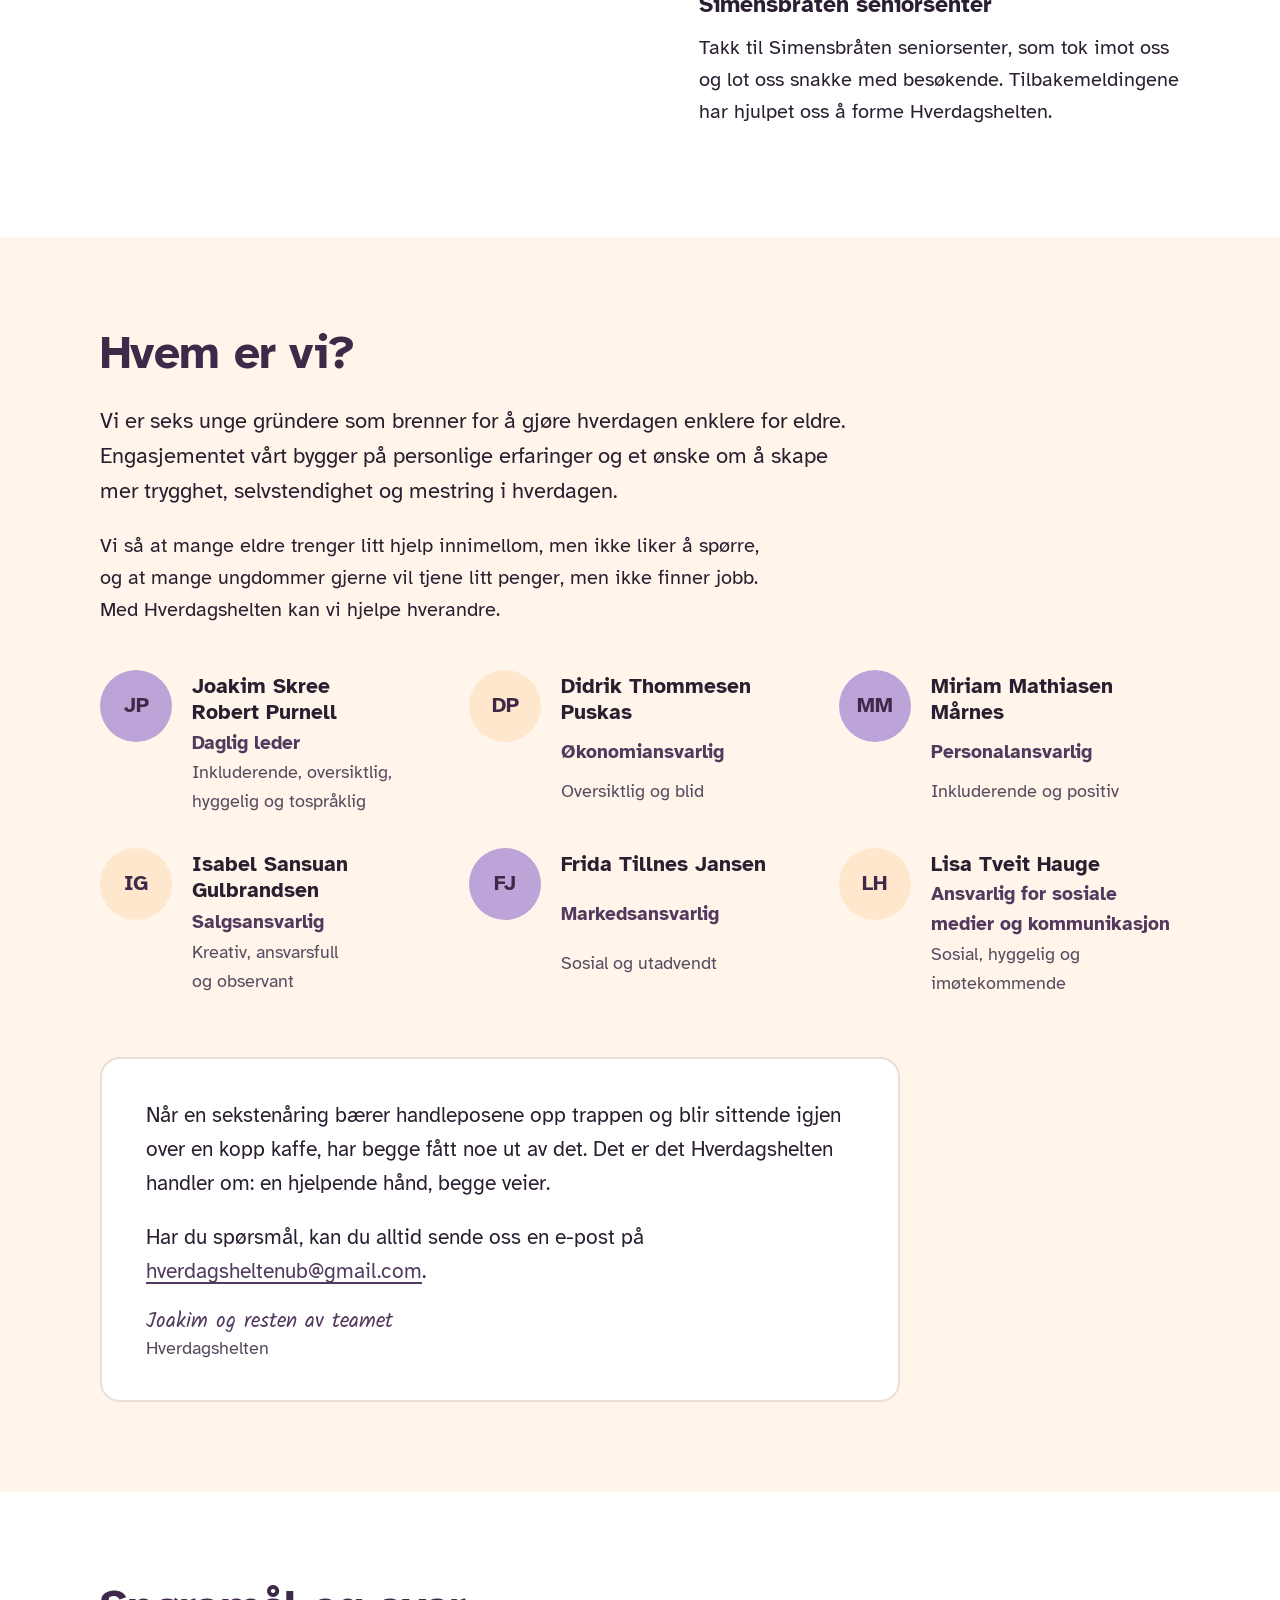
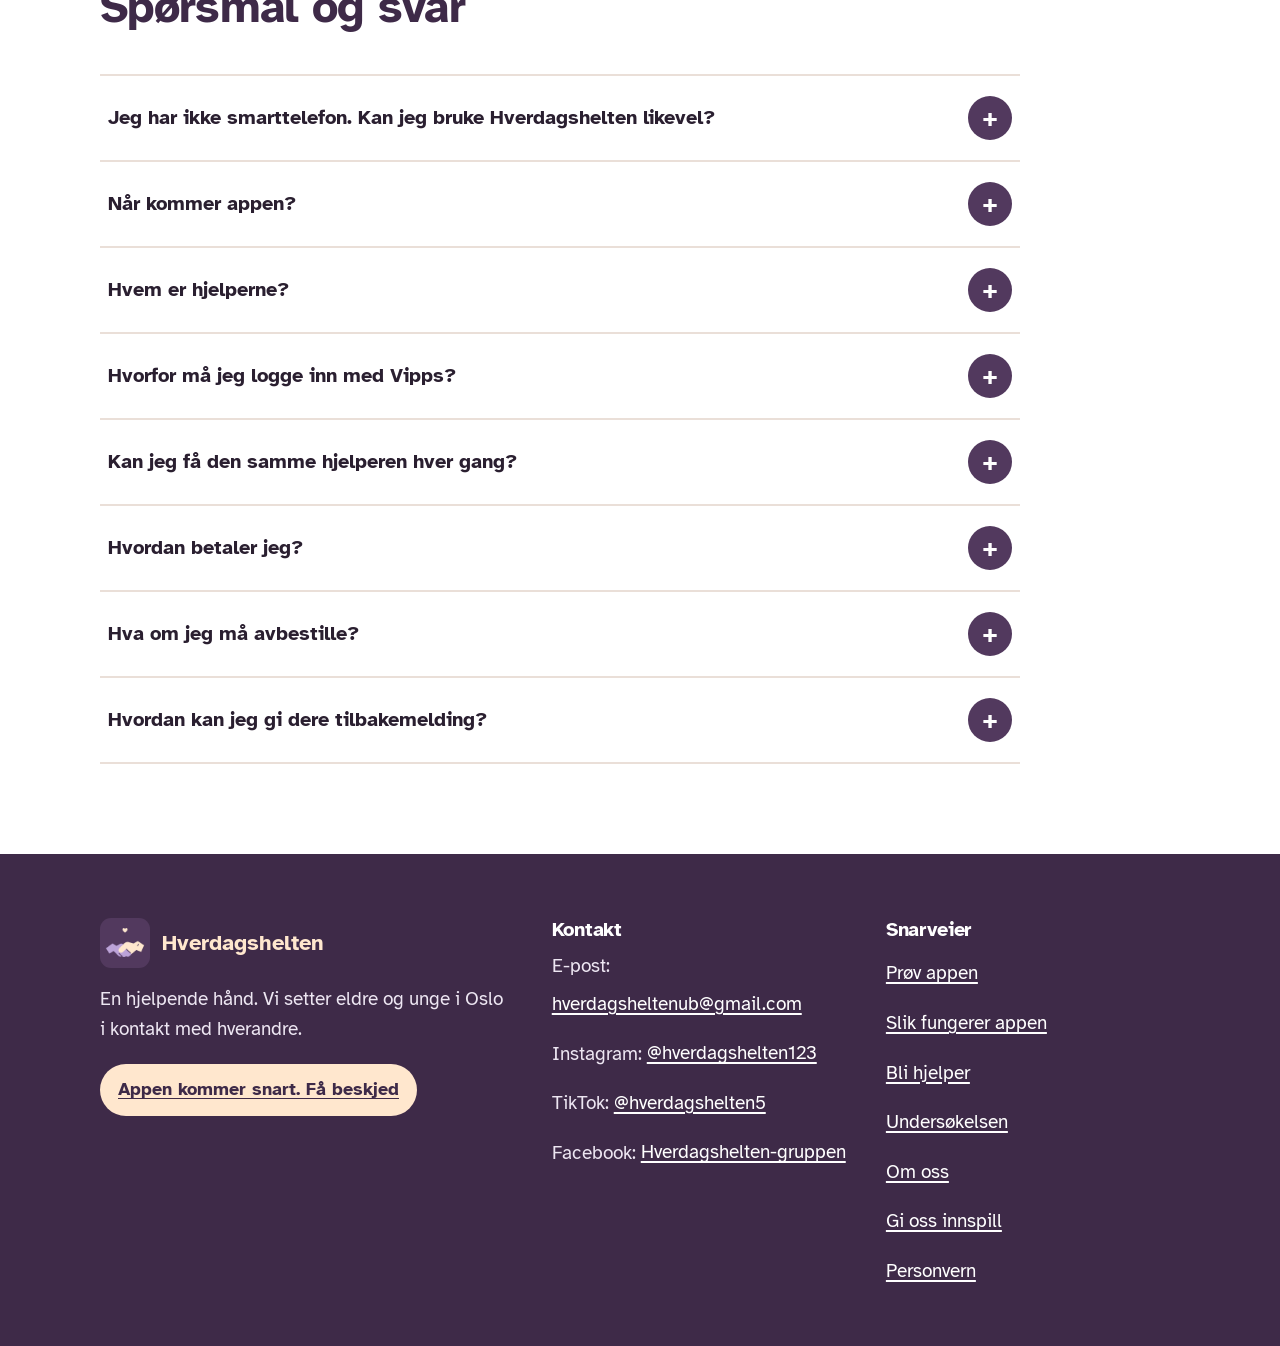
==== commit 872de17c: "Ny, roligere design og «Prøv appen» med klikkbar modell - Nytt designsystem i stil.css med merkevare" ====
--- a/index.html
+++ b/index.html
@@ -1,5 +1,5 @@
 <!doctype html>
-<html lang="no">
+<html lang="nb">
 <head>
 <meta charset="utf-8">
 <meta name="viewport" content="width=device-width, initial-scale=1">
@@ -69,19 +69,19 @@
       <ul>
         <li><a href="#tjenester">Tjenester</a></li>
         <li><a href="#appen">Slik fungerer det</a></li>
+        <li><a href="#prov-appen">Prøv appen</a></li>
         <li><a href="#trygghet">Trygghet</a></li>
         <li><a href="#priser">Priser</a></li>
         <li><a href="#om-oss">Om oss</a></li>
-        <li><a href="#innspill">Gi innspill</a></li>
         <li class="bare-mobil"><a href="#ungdom">Bli hjelper</a></li>
         <li class="bare-mobil"><a href="#sporsmal">Spørsmål og svar</a></li>
-        <li class="bare-mobil"><a class="knapp knapp-hoved" href="#bestill">Bestill hjelp</a></li>
+        <li class="bare-mobil"><a class="knapp knapp-hoved" href="#varsling">Få beskjed når appen kommer</a></li>
       </ul>
     </nav>
     <button class="tekstknapp" id="tekststorrelse" type="button" aria-pressed="false" aria-label="Større tekst">
       <span aria-hidden="true">A+</span><span class="lang">Større tekst</span>
     </button>
-    <a class="knapp knapp-hoved topp-bestill" href="#bestill">Bestill hjelp</a>
+    <a class="knapp knapp-hoved topp-cta" href="#prov-appen">Prøv appen</a>
     <button class="menyknapp" id="menyknapp" type="button" aria-expanded="false" aria-controls="hovedmeny">
       <svg class="ikon-meny" viewBox="0 0 24 24" fill="none" stroke="currentColor" stroke-width="2.4" stroke-linecap="round" aria-hidden="true"><path d="M4 7h16M4 12h16M4 17h16"/></svg>
       <svg class="ikon-lukk" viewBox="0 0 24 24" fill="none" stroke="currentColor" stroke-width="2.4" stroke-linecap="round" aria-hidden="true"><path d="M6 6l12 12M18 6 6 18"/></svg>
@@ -94,21 +94,19 @@
 
   <section class="hero">
     <div class="ramme">
-      <div>
+      <div class="hero-tekst">
         <h1>En hjelpende hånd.</h1>
         <p class="undertittel">Fra ungdommen i nabolaget, når du trenger det.</p>
-        <p class="ingress">Handling, plenklipping, hundelufting, hjelp med mobilen eller bare en kopp kaffe og en prat. I Hverdagshelten-appen finner du en ungdom fra nabolaget ditt i Oslo som kan komme innom.</p>
-        <div class="knapper">
-          <a class="knapp knapp-hoved" href="#bestill">
-            <svg viewBox="0 0 24 24" fill="none" stroke="currentColor" stroke-width="2.2" stroke-linecap="round" stroke-linejoin="round" aria-hidden="true"><path d="M12 5v14M5 12h14"/></svg>
-            Bestill hjelp
-          </a>
-          <a class="knapp knapp-sekundar" href="#appen">Se hvordan det fungerer</a>
-        </div>
+        <p class="ingress">Handling, plenklipping, hundelufting, hjelp med mobilen eller en kopp kaffe og en prat. I Hverdagshelten-appen finner du en ungdom fra nabolaget ditt i Oslo som kan komme innom.</p>
+        <p class="hero-handling">
+          <a class="knapp knapp-hoved" href="#prov-appen">Prøv appen</a>
+          <a class="hero-lenke" href="#tjenester">Se hva vi kan hjelpe med</a>
+        </p>
         <p class="ring-linje">Lurer du på noe? <button type="button" class="lenkeknapp" data-apne-chat>Still et spørsmål</button> til chatten vår, som svarer på enkle spørsmål.</p>
       </div>
 
-      <div class="lapp-holder" aria-hidden="true">
+      <!-- Et utsnitt fra appen ved siden av oppslagslappen vår. Bare pynt, derfor skjult for skjermlesere. -->
+      <div class="kollasj" aria-hidden="true">
         <div class="lapp">
           <p class="overskrift">Trenger du en hjelpende hånd?</p>
           <ul>
@@ -123,6 +121,26 @@
             <span>Skann QR-koden</span><span>Skann QR-koden</span><span class="revet">Skann QR-koden</span><span>Skann QR-koden</span><span class="revet">Skann QR-koden</span><span>Skann QR-koden</span>
           </div>
         </div>
+
+        <div class="app-kort">
+          <img src="bilde-benk.jpg" alt="" width="701" height="380" fetchpriority="high">
+          <div class="app-kort-innhold">
+            <p class="app-liten">Ditt neste besøk</p>
+            <p class="app-stor">Torsdag 29. oktober<br>Kl. 14.00–15.00</p>
+            <div class="app-rad">
+              <span class="app-avatar">E</span>
+              <div><p class="app-navn">Emil blir med deg på tur</p><p class="app-bekreftet">Avtalen er bekreftet</p></div>
+            </div>
+          </div>
+        </div>
+
+        <div class="flytekort">
+          <span class="app-avatar">E</span>
+          <div>
+            <p class="app-navn">Emil, 16 år</p>
+            <p class="vurdering"><svg viewBox="0 0 24 24"><path d="m12 3 2.7 5.6 6.1.9-4.4 4.3 1 6.1L12 17l-5.4 2.9 1-6.1-4.4-4.3 6.1-.9z"/></svg>4,9 i vurdering</p>
+          </div>
+        </div>
       </div>
     </div>
   </section>
@@ -130,10 +148,158 @@
   <section class="stripe" aria-label="Kort fortalt">
     <div class="ramme">
       <ul>
-        <li><svg class="hake" viewBox="0 0 24 24" aria-hidden="true"><circle cx="12" cy="12" r="11" fill="#52395E"/><path d="M7 12.5l3.2 3.2L17 9" stroke="#fff" stroke-width="2.6" fill="none" stroke-linecap="round" stroke-linejoin="round"/></svg>Alle brukere er verifisert med Vipps</li>
-        <li><svg class="hake" viewBox="0 0 24 24" aria-hidden="true"><circle cx="12" cy="12" r="11" fill="#52395E"/><path d="M7 12.5l3.2 3.2L17 9" stroke="#fff" stroke-width="2.6" fill="none" stroke-linecap="round" stroke-linejoin="round"/></svg>Fast pris, du vet hva det koster på forhånd</li>
-        <li><svg class="hake" viewBox="0 0 24 24" aria-hidden="true"><circle cx="12" cy="12" r="11" fill="#52395E"/><path d="M7 12.5l3.2 3.2L17 9" stroke="#fff" stroke-width="2.6" fill="none" stroke-linecap="round" stroke-linejoin="round"/></svg>Liker du ikke apper? Vi hjelper deg i gang</li>
+        <li><svg class="hake" viewBox="0 0 24 24" aria-hidden="true"><circle cx="12" cy="12" r="11"/><path d="M7 12.5l3.2 3.2L17 9"/></svg>Alle logger inn med Vipps</li>
+        <li><svg class="hake" viewBox="0 0 24 24" aria-hidden="true"><circle cx="12" cy="12" r="11"/><path d="M7 12.5l3.2 3.2L17 9"/></svg>Fast pris, du vet hva det koster på forhånd</li>
+        <li><svg class="hake" viewBox="0 0 24 24" aria-hidden="true"><circle cx="12" cy="12" r="11"/><path d="M7 12.5l3.2 3.2L17 9"/></svg>Du betaler først når besøket er gjennomført</li>
       </ul>
+    </div>
+  </section>
+
+  <section class="seksjon" id="tjenester">
+    <div class="ramme">
+      <h2>Dette kan vi hjelpe med</h2>
+      <p class="ingress-tekst">Små og store ting i hverdagen. Finner du ikke det du trenger på listen, er det bare å spørre.</p>
+      <ul class="tjenester">
+        <li>
+          <div class="tjeneste-bilde"><svg viewBox="0 0 24 24" aria-hidden="true"><circle cx="9" cy="20" r="1.3"/><circle cx="18" cy="20" r="1.3"/><path d="M2.5 3h2.6l2.4 12h11l2-8.5H6"/></svg></div>
+          <h3>Handling</h3><p>Vi handler for deg, eller bærer posene hjem.</p><p class="tjeneste-pris">fra 150 kr/t</p>
+        </li>
+        <li>
+          <div class="tjeneste-bilde"><svg viewBox="0 0 24 24" aria-hidden="true"><path d="M12 21v-8"/><path d="M12 13c-4 0-6-2.5-6-6.5 3.5 0 6 2 6 6.5zM12 11c0-3.5 2.5-6 6.5-6 0 3.5-2.5 6-6.5 6z"/><path d="M6 21h12"/></svg><img src="bilde-hage.jpg" alt="En jente klipper plenen mens en eldre mann raker i hagen" width="701" height="382" loading="lazy"></div>
+          <h3>Hage og uteområde</h3><p>Plenklipping, raking, luking og snømåking.</p><p class="tjeneste-pris">fra 150 kr/t</p>
+        </li>
+        <li>
+          <div class="tjeneste-bilde"><svg viewBox="0 0 24 24" aria-hidden="true"><path d="M10 5.2C10 3.9 8.8 3 7.5 3S5 3.9 5 5.2V9c0 3 2 5 2 5v5h4v-4h2v4h4v-5s2-2 2-5V5.2C19 3.9 17.8 3 16.5 3S14 3.9 14 5.2"/><path d="M11 12h2"/></svg></div>
+          <h3>Hundelufting</h3><p>En god tur for hunden, når det passer deg.</p><p class="tjeneste-pris">fra 150 kr/t</p>
+        </li>
+        <li>
+          <div class="tjeneste-bilde"><svg viewBox="0 0 24 24" aria-hidden="true"><path d="M4 9h13v5a5 5 0 0 1-5 5H9a5 5 0 0 1-5-5z"/><path d="M17 10h1.5a2.5 2.5 0 0 1 0 5H17M8 3c0 1.5 1 1.5 1 3M12 3c0 1.5 1 1.5 1 3"/></svg><img src="bilde-benk.jpg" alt="En eldre mann og en ungdom sitter på en benk i parken og ser i et fotoalbum" width="701" height="380" loading="lazy"></div>
+          <h3>Kaffe og selskap</h3><p>En prat, et spill kort eller en tur i nabolaget.</p><p class="tjeneste-pris">fra 150 kr/t</p>
+        </li>
+        <li>
+          <div class="tjeneste-bilde"><svg viewBox="0 0 24 24" aria-hidden="true"><rect x="6.5" y="2.5" width="11" height="19" rx="2.5"/><path d="M11 18h2"/></svg></div>
+          <h3>Mobil og nettbrett</h3><p>Videosamtaler, bilder og apper, i ditt tempo.</p><p class="tjeneste-pris">fra 150 kr/t</p>
+        </li>
+        <li>
+          <div class="tjeneste-bilde"><svg viewBox="0 0 24 24" aria-hidden="true"><path d="M3 10.5 12 3l9 7.5"/><path d="M5 9.5V20h14V9.5"/><path d="M10 20v-6h4v6"/></svg></div>
+          <h3>Småjobber i huset</h3><p>Lyspærer, søppel og ting som skal opp fra kjelleren.</p><p class="tjeneste-pris">fra 150 kr/t</p>
+        </li>
+      </ul>
+    </div>
+  </section>
+
+  <section class="seksjon seksjon-krem" id="appen">
+    <div class="ramme">
+      <h2>Slik fungerer appen</h2>
+      <p class="ingress-tekst">Appen kobler sammen eldre som trenger litt hjelp, og ungdom i nabolaget som vil tjene litt penger. Vi står for den digitale delen, så det blir enkelt og trygt for begge.</p>
+
+      <div class="app-spalter">
+        <div>
+          <h3>For deg som trenger hjelp</h3>
+          <ol class="steg">
+            <li><strong>Logg inn med Vipps</strong>Du trenger ikke lage passord. Vipps bekrefter hvem du er.</li>
+            <li><strong>Fortell hva du trenger</strong>Velg hva som skal gjøres og når det passer. Du ser prisen før du bestiller.</li>
+            <li><strong>En hjelper tar oppdraget</strong>En ungdom i nærheten sier ja, og du får vite hvem som kommer.</li>
+            <li><strong>Hjelpen kommer, du betaler etterpå</strong>Når jobben er gjort, betaler du enkelt i appen.</li>
+          </ol>
+        </div>
+        <div>
+          <h3>For deg som vil hjelpe</h3>
+          <ol class="steg">
+            <li><strong>Logg inn med Vipps</strong>Slik vet både vi og kundene hvem du er.</li>
+            <li><strong>Se oppdrag i nærheten</strong>Appen viser hvem i nabolaget som trenger hjelp, og hva det gjelder.</li>
+            <li><strong>Ta de oppdragene du vil</strong>Du bestemmer selv når og hvor mye du jobber.</li>
+            <li><strong>Få betalt</strong>Timeprisen går til deg. Hverdagshelten tar bare et lite gebyr per bestilling.</li>
+          </ol>
+        </div>
+      </div>
+
+      <p class="app-merknad">Pårørende kan også bestille i appen, på vegne av noen de er glad i. <a href="#prov-appen">Prøv appen selv her på siden.</a></p>
+    </div>
+  </section>
+
+  <section class="seksjon prov" id="prov-appen" aria-labelledby="prov-tittel">
+    <div class="ramme prov-rutenett">
+      <div class="prov-tekst">
+        <h2 id="prov-tittel">Prøv appen før den kommer</h2>
+        <p class="ingress-tekst">Trykk deg rundt som Anne, som bestiller hjelp, eller som Emil, som tar oppdrag. Alle navn og avtaler er eksempler.</p>
+        <p>Dette kan du prøve:</p>
+        <ul class="prov-liste">
+          <li>Be om hjelp til handling eller en tur, i tre steg</li>
+          <li>Se når besøket er, og hvem som kommer</li>
+          <li>Finne møtestedet på kartet</li>
+          <li>Bytte til Emil og ta et oppdrag i nabolaget</li>
+        </ul>
+      </div>
+
+      <div class="prov-modell">
+        <iframe src="prototype/?innebygd=1" title="Klikkbar modell av Hverdagshelten-appen" loading="lazy" width="430" height="880"></iframe>
+        <a class="knapp knapp-sekundar fullskjerm" href="prototype/">Åpne modellen i full skjerm</a>
+      </div>
+
+      <div class="innspill" id="innspill">
+        <form class="skjema innspill-skjema" id="innspill-skjema" novalidate aria-labelledby="innspill-tittel">
+          <h3 id="innspill-tittel">Hva synes du?</h3>
+          <div class="skjema-innhold">
+            <div class="felt">
+              <label for="i-melding">Innspillet ditt <span class="hint" id="i-melding-hint">Ros, ris eller et forslag. Det finnes ingen gale svar.</span></label>
+              <textarea id="i-melding" name="melding" rows="4" maxlength="3000" required aria-describedby="i-melding-hint i-teller"></textarea>
+              <p class="tegnteller" id="i-teller">0 av 3000 tegn</p>
+            </div>
+            <div class="felt">
+              <label for="i-kontakt">E-post eller telefon <span class="valgfritt">(valgfritt)</span> <span class="hint" id="i-kontakt-hint">Bare hvis du vil at vi skal svare deg.</span></label>
+              <input id="i-kontakt" name="kontakt" type="text" autocomplete="email" inputmode="email" spellcheck="false" aria-describedby="i-kontakt-hint">
+            </div>
+            <div class="honning" aria-hidden="true"><label for="i-honning">Ikke fyll ut</label><input id="i-honning" name="_honey" type="text" tabindex="-1" autocomplete="off"></div>
+            <button class="knapp knapp-hoved" type="submit">Send innspill</button>
+            <p class="liten-tekst">Innspillet sendes til e-posten vår. Vi bruker opplysningene bare til å lese og eventuelt svare på innspillet. <a href="personvern.html">Les personvernerklæringen</a>.</p>
+            <div class="kvittering" role="status" aria-live="polite"></div>
+          </div>
+          <div class="takk-boks" hidden>
+            <svg class="merke-hake" viewBox="0 0 24 24" aria-hidden="true"><circle cx="12" cy="12" r="11" fill="#2F7A55"/><path d="M7 12.5l3.2 3.2L17 9" stroke="#fff" stroke-width="2.6" fill="none" stroke-linecap="round" stroke-linejoin="round"/></svg>
+            <h3 tabindex="-1">Takk for innspillet ditt!</h3>
+            <p>Vi har fått meldingen og leser den så snart vi kan. Har du lagt igjen e-post eller telefonnummer, svarer vi deg.</p>
+            <button class="knapp knapp-sekundar" type="button" data-ny>Skriv et nytt innspill</button>
+          </div>
+        </form>
+        <p class="signatur">Takk for at du hjelper oss å bli bedre!<small>Hverdagshelten-teamet</small></p>
+      </div>
+    </div>
+  </section>
+
+  <section class="seksjon seksjon-krem" id="trygghet">
+    <div class="ramme to-spalter">
+      <div>
+        <h2>Trygghet først</h2>
+        <p>Det skal føles trygt å åpne døren. Derfor er dette på plass:</p>
+        <ul class="sjekkliste">
+          <li><svg class="hake" viewBox="0 0 24 24" aria-hidden="true"><circle cx="12" cy="12" r="11"/><path d="M7 12.5l3.2 3.2L17 9"/></svg><span>Alle som bruker appen, både de som får og de som gir hjelp, logger inn med Vipps. Da vet vi hvem de er.</span></li>
+          <li><svg class="hake" viewBox="0 0 24 24" aria-hidden="true"><circle cx="12" cy="12" r="11"/><path d="M7 12.5l3.2 3.2L17 9"/></svg><span>Du får vite hvem som kommer, før de kommer.</span></li>
+          <li><svg class="hake" viewBox="0 0 24 24" aria-hidden="true"><circle cx="12" cy="12" r="11"/><path d="M7 12.5l3.2 3.2L17 9"/></svg><span>Betalingen skjer i appen etter besøket. Ingen kontanter trenger å skifte hender.</span></li>
+          <li><svg class="hake" viewBox="0 0 24 24" aria-hidden="true"><circle cx="12" cy="12" r="11"/><path d="M7 12.5l3.2 3.2L17 9"/></svg><span>Er det noe som ikke føles riktig, sier du fra til oss på <a href="mailto:hverdagsheltenub@gmail.com">hverdagsheltenub@gmail.com</a>. Vi tar det på alvor.</span></li>
+        </ul>
+      </div>
+      <div class="advarsel">
+        <h3>Dette gjør en hjelper aldri</h3>
+        <p>En hjelper fra Hverdagshelten ber aldri om bankkort, PIN-kode, BankID-kode eller kontanter. Hvis noen gjør det, si nei og gi beskjed til oss på <a href="mailto:hverdagsheltenub@gmail.com">hverdagsheltenub@gmail.com</a>.</p>
+      </div>
+    </div>
+  </section>
+
+  <section class="seksjon" id="priser">
+    <div class="ramme pris-rutenett">
+      <div>
+        <h2>Hva koster det?</h2>
+        <p class="ingress-tekst">Én enkel pris. Timeprisen går til ungdommen som hjelper deg, og et lite gebyr per bestilling går til å drive Hverdagshelten.</p>
+      </div>
+      <div class="prislapp">
+        <dl>
+          <div class="rad"><dt>Hjelp per time</dt><dd>150&nbsp;kr</dd></div>
+          <div class="rad"><dt>Gebyr per bestilling</dt><dd>29&nbsp;kr</dd></div>
+          <div class="rad"><dt>Avbestilling dagen før</dt><dd>Gratis</dd></div>
+        </dl>
+        <p class="eksempel">En time med handling koster 150&nbsp;kr + 29&nbsp;kr = <strong>179&nbsp;kr</strong>. Varene betaler du som vanlig.</p>
+      </div>
     </div>
   </section>
 
@@ -172,146 +338,44 @@
     </div>
   </section>
 
-  <section class="seksjon" id="tjenester">
-    <div class="ramme">
-      <h2>Dette kan vi hjelpe med</h2>
-      <p class="ingress-tekst">Små og store ting i hverdagen. Finner du ikke det du trenger på listen, er det bare å spørre.</p>
-      <div class="bilder-to">
-        <figure><img class="foto" src="bilde-handling.jpg" alt="En ungdom triller handlevognen for en eldre dame utenfor butikken" width="701" height="382" loading="lazy"><figcaption>Handling og bæring</figcaption></figure>
-        <figure><img class="foto" src="bilde-hage.jpg" alt="En jente klipper plenen mens en eldre mann raker i hagen" width="701" height="382" loading="lazy"><figcaption>Plenklipping og hagearbeid</figcaption></figure>
-      </div>
-      <ul class="tjenester">
-        <li>
-          <span class="ikon"><svg viewBox="0 0 24 24" aria-hidden="true"><path d="M5 8h14l-1.3 11.1a1 1 0 0 1-1 .9H7.3a1 1 0 0 1-1-.9z"/><path d="M9 8V6a3 3 0 0 1 6 0v2"/></svg></span>
-          <div><h3>Handling</h3><p>Vi handler for deg, eller blir med og bærer posene hjem.</p></div>
-        </li>
-        <li>
-          <span class="ikon"><svg viewBox="0 0 24 24" aria-hidden="true"><path d="M12 21v-7"/><path d="M12 14c-4 0-6-3-6-7 3 0 6 2 6 7z"/><path d="M12 14c4 0 6-3 6-7-3 0-6 2-6 7z"/><path d="M5 21h14"/></svg></span>
-          <div><h3>Hage og uteområde</h3><p>Plenklipping, raking, luking og snømåking om vinteren.</p></div>
-        </li>
-        <li>
-          <span class="ikon"><svg viewBox="0 0 24 24" aria-hidden="true"><circle cx="7" cy="6" r="1.8"/><circle cx="12" cy="4.5" r="1.8"/><circle cx="17" cy="6" r="1.8"/><path d="M12 10c-3 0-6 4-6 7 0 2 1.5 3 3 3 1.2 0 1.8-.6 3-.6s1.8.6 3 .6c1.5 0 3-1 3-3 0-3-3-7-6-7z"/></svg></span>
-          <div><h3>Hundelufting</h3><p>En god tur for hunden, når det passer deg.</p></div>
-        </li>
-        <li>
-          <span class="ikon"><svg viewBox="0 0 24 24" aria-hidden="true"><path d="M4 9h13v5a5 5 0 0 1-5 5H9a5 5 0 0 1-5-5z"/><path d="M17 10h1.5a2.5 2.5 0 0 1 0 5H17"/><path d="M8 3c0 1.5 1 1.5 1 3M12 3c0 1.5 1 1.5 1 3"/></svg></span>
-          <div><h3>Kaffe og selskap</h3><p>En prat, et spill kort eller en tur rundt i nabolaget.</p></div>
-        </li>
-        <li>
-          <span class="ikon"><svg viewBox="0 0 24 24" aria-hidden="true"><rect x="7" y="2.5" width="10" height="19" rx="2"/><path d="M11 18h2"/></svg></span>
-          <div><h3>Hjelp med mobil og nettbrett</h3><p>Videosamtale med barnebarna, bilder og apper, forklart i ditt tempo.</p></div>
-        </li>
-        <li>
-          <span class="ikon"><svg viewBox="0 0 24 24" aria-hidden="true"><path d="M3 10l9-7 9 7"/><path d="M5 9v11h14V9"/><path d="M10 20v-6h4v6"/></svg></span>
-          <div><h3>Småjobber i huset</h3><p>Bære ting opp fra kjelleren, skifte lyspærer eller ta ut søpla.</p></div>
-        </li>
-      </ul>
-    </div>
-  </section>
-
-  <section class="seksjon seksjon-hvit" id="appen">
-    <div class="ramme">
-      <h2>Slik fungerer appen</h2>
-      <p class="ingress-tekst">Hverdagshelten er en app som kobler sammen eldre som trenger litt hjelp, og ungdommer i nabolaget som vil tjene litt penger. Vi står for den digitale delen, slik at det blir enkelt og trygt for begge.</p>
-
-      <div class="app-spalter">
-        <div class="kort app-boks">
-          <h3>For deg som trenger hjelp</h3>
-          <ol class="steg">
-            <li><div><strong>Logg inn med Vipps</strong>Du trenger ikke lage passord. Vipps bekrefter hvem du er.</div></li>
-            <li><div><strong>Fortell hva du trenger</strong>Velg hva som skal gjøres og når det passer. Du ser prisen før du bestiller.</div></li>
-            <li><div><strong>En hjelper tar oppdraget</strong>En ungdom i nærheten sier ja, og du får vite hvem som kommer.</div></li>
-            <li><div><strong>Hjelpen kommer, du betaler etterpå</strong>Når jobben er gjort, betaler du enkelt i appen.</div></li>
-          </ol>
-        </div>
-        <div class="kort app-boks">
-          <h3>For deg som vil hjelpe</h3>
-          <ol class="steg">
-            <li><div><strong>Logg inn med Vipps</strong>Slik vet både vi og kundene hvem du er.</div></li>
-            <li><div><strong>Se oppdrag i nærheten</strong>Appen viser hvem i nabolaget som trenger hjelp, og hva det gjelder.</div></li>
-            <li><div><strong>Ta de oppdragene du vil</strong>Du bestemmer selv når og hvor mye du jobber.</div></li>
-            <li><div><strong>Få betalt</strong>Timeprisen går til deg. Hverdagshelten tar bare et lite gebyr per bestilling.</div></li>
-          </ol>
-        </div>
-      </div>
-
-      <div class="vipps-linje">
-        <svg class="hake" viewBox="0 0 24 24" aria-hidden="true"><circle cx="12" cy="12" r="11" fill="#52395E"/><path d="M7 12.5l3.2 3.2L17 9" stroke="#fff" stroke-width="2.6" fill="none" stroke-linecap="round" stroke-linejoin="round"/></svg>
-        <p><strong>Liker du ikke apper?</strong> Fyll ut <a href="#bestill">skjemaet nedenfor</a>, så hjelper vi deg med å komme i gang. Pårørende kan også bestille på vegne av noen de er glad i.</p>
-      </div>
-    </div>
-  </section>
-
-  <section class="seksjon" id="trygghet">
-    <div class="ramme to-spalter">
-      <div>
-        <h2>Trygghet først</h2>
-        <p>Det skal føles trygt å åpne døren. Derfor er dette på plass:</p>
-        <ul class="sjekkliste">
-          <li><svg class="hake" viewBox="0 0 24 24" aria-hidden="true"><circle cx="12" cy="12" r="11" fill="#52395E"/><path d="M7 12.5l3.2 3.2L17 9" stroke="#fff" stroke-width="2.6" fill="none" stroke-linecap="round" stroke-linejoin="round"/></svg><span>Alle som bruker appen, både de som får og de som gir hjelp, logger inn med Vipps. Da vet vi hvem de er.</span></li>
-          <li><svg class="hake" viewBox="0 0 24 24" aria-hidden="true"><circle cx="12" cy="12" r="11" fill="#52395E"/><path d="M7 12.5l3.2 3.2L17 9" stroke="#fff" stroke-width="2.6" fill="none" stroke-linecap="round" stroke-linejoin="round"/></svg><span>Du får vite hvem som kommer, før de kommer.</span></li>
-          <li><svg class="hake" viewBox="0 0 24 24" aria-hidden="true"><circle cx="12" cy="12" r="11" fill="#52395E"/><path d="M7 12.5l3.2 3.2L17 9" stroke="#fff" stroke-width="2.6" fill="none" stroke-linecap="round" stroke-linejoin="round"/></svg><span>Betalingen skjer i appen etter besøket. Ingen kontanter trenger å skifte hender.</span></li>
-          <li><svg class="hake" viewBox="0 0 24 24" aria-hidden="true"><circle cx="12" cy="12" r="11" fill="#52395E"/><path d="M7 12.5l3.2 3.2L17 9" stroke="#fff" stroke-width="2.6" fill="none" stroke-linecap="round" stroke-linejoin="round"/></svg><span>Er det noe som ikke føles riktig, sier du fra til oss på <a href="mailto:hverdagsheltenub@gmail.com">hverdagsheltenub@gmail.com</a>. Vi tar det på alvor.</span></li>
-        </ul>
-      </div>
-      <div class="advarsel">
-        <h3>Dette gjør en hjelper aldri</h3>
-        <p>En hjelper fra Hverdagshelten ber aldri om bankkort, PIN-kode, BankID-kode eller kontanter. Hvis noen gjør det, si nei og gi beskjed til oss på <a href="mailto:hverdagsheltenub@gmail.com">hverdagsheltenub@gmail.com</a>.</p>
-      </div>
-    </div>
-  </section>
-
-  <section class="seksjon seksjon-hvit" id="priser">
-    <div class="ramme">
-      <h2>Hva koster det?</h2>
-      <p class="ingress-tekst">Én enkel pris. Timeprisen går til ungdommen som hjelper deg, og et lite gebyr per bestilling går til å drive Hverdagshelten.</p>
-      <div class="kort pris">
-        <dl>
-          <div class="rad"><dt>Hjelp per time</dt><dd>150&nbsp;kr</dd></div>
-          <div class="rad"><dt>Gebyr per bestilling</dt><dd>29&nbsp;kr</dd></div>
-          <div class="rad"><dt>Avbestilling dagen før</dt><dd>Gratis</dd></div>
-        </dl>
-        <p class="eksempel">Eksempel: En time med handling koster 150&nbsp;kr + 29&nbsp;kr = 179&nbsp;kr. Varene betaler du som vanlig.</p>
-      </div>
-    </div>
-  </section>
-
   <section class="seksjon ungdom" id="ungdom">
     <div class="ramme to-spalter">
       <div>
         <h2>Er du mellom 15 og 19? Bli en hverdagshelt.</h2>
         <p>Tjen penger når det passer deg, i ditt eget nabolag. Du bestemmer selv hvor mye du vil jobbe, og du får en god referanse til CV-en.</p>
-        <a class="knapp knapp-hoved" href="#bestill" data-velg-hjelper>Meld deg som hjelper</a>
-      </div>
-      <div>
-        <figure><img class="foto" src="bilde-kjokkenhage.jpg" alt="To ungdommer og en eldre dame planter grønnsaker sammen i en kjøkkenhage" width="701" height="380" loading="lazy"></figure>
         <ul>
           <li>Du får 150&nbsp;kr per time, rett til deg.</li>
           <li>Du velger selv hvilke oppdrag du tar.</li>
           <li>Du logger inn trygt med Vipps.</li>
           <li>Du kan alltid kontakte oss hvis du lurer på noe.</li>
         </ul>
-      </div>
-    </div>
-  </section>
-
-  <section class="seksjon seksjon-hvit" id="undersokelse">
+        <a class="knapp knapp-hoved" href="#varsling">Meld deg som hjelper</a>
+      </div>
+      <figure><img class="foto" src="bilde-kjokkenhage.jpg" alt="To ungdommer og en eldre dame planter grønnsaker sammen i en kjøkkenhage" width="701" height="380" loading="lazy"></figure>
+    </div>
+  </section>
+
+  <section class="seksjon" id="undersokelse">
     <div class="ramme">
       <h2>Vi spurte seniorene først</h2>
-      <p class="ingress-tekst">Før vi startet, besøkte vi Simensbråten seniorsenter i Oslo og snakket med 16 personer om Hverdagshelten. Dette svarte de:</p>
-      <table class="resultat">
-        <caption class="sr">Svar fra 16 personer på Simensbråten seniorsenter, i prosent</caption>
-        <thead class="sr"><tr><th scope="col">Svar</th><th scope="col">Andel</th><th scope="col">Antall</th></tr></thead>
-        <tbody>
-          <tr><th scope="row">Var veldig for ideen</th><td><div class="stolpe"><div class="spor"><div class="fyll" style="--p:68.75%"></div></div><span class="prosent">69&nbsp;%</span></div></td><td class="antall">11 av 16</td></tr>
-          <tr><th scope="row">Hadde ikke behov for tilbudet</th><td><div class="stolpe"><div class="spor"><div class="fyll" style="--p:18.75%"></div></div><span class="prosent">19&nbsp;%</span></div></td><td class="antall">3 av 16</td></tr>
-          <tr><th scope="row">Takket nei</th><td><div class="stolpe"><div class="spor"><div class="fyll" style="--p:12.5%"></div></div><span class="prosent">12&nbsp;%</span></div></td><td class="antall">2 av 16</td></tr>
-        </tbody>
-      </table>
-      <p class="fotnote">Prosentene er avrundet slik at de til sammen blir 100&nbsp;%.</p>
-      <div class="partner">
+      <div class="undersokelse-rutenett">
         <figure><img class="foto partner-foto" src="bilde-simensbraten.jpg" alt="Fem fra Hverdagshelten-teamet sammen med to seniorer rundt et bord på Simensbråten seniorsenter" width="1400" height="1050" loading="lazy"><figcaption>Fra besøket vårt på Simensbråten seniorsenter</figcaption></figure>
         <div>
+          <p>Før vi startet, besøkte vi Simensbråten seniorsenter i Oslo og snakket med 16 personer om Hverdagshelten.</p>
+          <div class="store-tall">
+            <p><span class="tall">16</span>seniorer delte meningene sine med oss</p>
+            <p><span class="tall">69&nbsp;%</span>var veldig for ideen</p>
+          </div>
+          <table class="resultat">
+            <caption>Alle svarene</caption>
+            <thead class="sr"><tr><th scope="col">Svar</th><th scope="col">Andel</th><th scope="col">Antall</th></tr></thead>
+            <tbody>
+              <tr><th scope="row">Var veldig for ideen</th><td><div class="stolpe"><div class="spor"><div class="fyll" style="--p:68.75%"></div></div><span class="prosent">69&nbsp;%</span></div></td><td class="antall">11 av 16</td></tr>
+              <tr><th scope="row">Hadde ikke behov for tilbudet</th><td><div class="stolpe"><div class="spor"><div class="fyll" style="--p:18.75%"></div></div><span class="prosent">19&nbsp;%</span></div></td><td class="antall">3 av 16</td></tr>
+              <tr><th scope="row">Takket nei</th><td><div class="stolpe"><div class="spor"><div class="fyll" style="--p:12.5%"></div></div><span class="prosent">12&nbsp;%</span></div></td><td class="antall">2 av 16</td></tr>
+            </tbody>
+          </table>
+          <p class="fotnote">Prosentene er avrundet slik at de til sammen blir 100&nbsp;%.</p>
           <h3>Samarbeidspartner: Simensbråten seniorsenter</h3>
           <p>Takk til Simensbråten seniorsenter, som tok imot oss og lot oss snakke med besøkende. Tilbakemeldingene har hjulpet oss å forme Hverdagshelten.</p>
         </div>
@@ -319,7 +383,7 @@
     </div>
   </section>
 
-  <section class="seksjon" id="om-oss">
+  <section class="seksjon seksjon-krem" id="om-oss">
     <div class="ramme">
       <h2>Hvem er vi?</h2>
       <p class="ingress-tekst">Vi er seks unge gründere som brenner for å gjøre hverdagen enklere for eldre. Engasjementet vårt bygger på personlige erfaringer og et ønske om å skape mer trygghet, selvstendighet og mestring i hverdagen.</p>
@@ -352,24 +416,25 @@
         </li>
       </ul>
 
-      <div class="brev-rad">
-        <figure><img class="foto" src="bilde-benk.jpg" alt="En eldre mann og en ungdom sitter på en benk i parken og ser i et fotoalbum" width="701" height="380" loading="lazy"></figure>
-        <div class="brev">
-          <p>Når en sekstenåring bærer handleposene opp trappen og blir sittende igjen over en kopp kaffe, har begge fått noe ut av det. Det er det Hverdagshelten handler om: en hjelpende hånd, begge veier.</p>
-          <p>Har du spørsmål, kan du alltid sende oss en e-post på <a href="mailto:hverdagsheltenub@gmail.com">hverdagsheltenub@gmail.com</a>.</p>
-          <p class="signatur">Joakim og resten av teamet<small>Hverdagshelten</small></p>
-        </div>
-      </div>
-    </div>
-  </section>
-
-  <section class="seksjon seksjon-hvit" id="sporsmal">
+      <div class="brev">
+        <p>Når en sekstenåring bærer handleposene opp trappen og blir sittende igjen over en kopp kaffe, har begge fått noe ut av det. Det er det Hverdagshelten handler om: en hjelpende hånd, begge veier.</p>
+        <p>Har du spørsmål, kan du alltid sende oss en e-post på <a href="mailto:hverdagsheltenub@gmail.com">hverdagsheltenub@gmail.com</a>.</p>
+        <p class="signatur">Joakim og resten av teamet<small>Hverdagshelten</small></p>
+      </div>
+    </div>
+  </section>
+
+  <section class="seksjon" id="sporsmal">
     <div class="ramme">
       <h2>Spørsmål og svar</h2>
       <div class="sporsmal">
         <details>
           <summary>Jeg har ikke smarttelefon. Kan jeg bruke Hverdagshelten likevel?</summary>
-          <p>Ja. Fyll ut <a href="#bestill">skjemaet nederst på siden</a>, eller be en pårørende gjøre det for deg, så tar vi kontakt og hjelper deg i gang.</p>
+          <p>Ja. Send oss en e-post på <a href="mailto:hverdagsheltenub@gmail.com">hverdagsheltenub@gmail.com</a>, eller be en pårørende gjøre det, så finner vi en løsning sammen. Pårørende kan også bestille for deg i appen.</p>
+        </details>
+        <details>
+          <summary>Når kommer appen?</summary>
+          <p>Appen er ikke lansert ennå. <a href="#varsling">Legg igjen fornavn og e-post eller mobilnummer</a>, så gir vi deg beskjed når den er klar. Til da kan du <a href="#prov-appen">prøve en modell av appen</a> her på siden.</p>
         </details>
         <details>
           <summary>Hvem er hjelperne?</summary>
@@ -385,7 +450,7 @@
         </details>
         <details>
           <summary>Hvordan betaler jeg?</summary>
-          <p>Du betaler i appen etter besøket. Bestiller du via skjemaet her på siden, finner vi en løsning som passer deg.</p>
+          <p>Du betaler i appen etter besøket. Ingen kontanter trenger å skifte hender.</p>
         </details>
         <details>
           <summary>Hva om jeg må avbestille?</summary>
@@ -393,120 +458,9 @@
         </details>
         <details>
           <summary>Hvordan kan jeg gi dere tilbakemelding?</summary>
-          <p>Vi blir glade for alle innspill, store og små. <a href="#innspill">Skriv til oss i innspillsskjemaet</a>. Du trenger ikke å oppgi navn.</p>
+          <p>Vi blir glade for alle innspill, store og små. <a href="#innspill">Skriv til oss i skjemaet «Hva synes du?»</a>. Du trenger ikke å oppgi navn.</p>
         </details>
       </div>
-    </div>
-  </section>
-
-  <section class="seksjon bestill" id="bestill">
-    <div class="ramme">
-      <div>
-        <h2>Bestill hjelp</h2>
-        <p>Fyll ut skjemaet, så tar vi kontakt med deg for å avtale resten. Liker du ikke apper, hjelper vi deg også med å komme i gang.</p>
-        <ul class="sjekkliste bestill-trygt">
-          <li><svg class="hake" viewBox="0 0 24 24" aria-hidden="true"><circle cx="12" cy="12" r="11" fill="#52395E"/><path d="M7 12.5l3.2 3.2L17 9" stroke="#fff" stroke-width="2.6" fill="none" stroke-linecap="round" stroke-linejoin="round"/></svg><span>Uforpliktende. Du bestemmer ingenting før vi har snakket sammen.</span></li>
-          <li><svg class="hake" viewBox="0 0 24 24" aria-hidden="true"><circle cx="12" cy="12" r="11" fill="#52395E"/><path d="M7 12.5l3.2 3.2L17 9" stroke="#fff" stroke-width="2.6" fill="none" stroke-linecap="round" stroke-linejoin="round"/></svg><span>150&nbsp;kr per time + 29&nbsp;kr per bestilling. Gratis å avbestille dagen før.</span></li>
-          <li><svg class="hake" viewBox="0 0 24 24" aria-hidden="true"><circle cx="12" cy="12" r="11" fill="#52395E"/><path d="M7 12.5l3.2 3.2L17 9" stroke="#fff" stroke-width="2.6" fill="none" stroke-linecap="round" stroke-linejoin="round"/></svg><span>Pårørende kan gjerne bestille for noen de er glad i.</span></li>
-        </ul>
-        <p>Du kan også sende oss en e-post på <a href="mailto:hverdagsheltenub@gmail.com">hverdagsheltenub@gmail.com</a>.</p>
-      </div>
-
-      <form class="skjema" id="skjema" novalidate>
-        <div class="skjema-innhold">
-          <div class="felt">
-            <label for="navn">Navnet ditt</label>
-            <input id="navn" name="navn" type="text" autocomplete="name" required>
-          </div>
-          <div class="felt">
-            <label for="kontakt">E-post eller mobilnummer <span class="hint" id="kontakt-hint">Slik kan vi nå deg.</span></label>
-            <input id="kontakt" name="kontakt" type="text" autocomplete="email" inputmode="email" spellcheck="false" required aria-describedby="kontakt-hint">
-          </div>
-          <fieldset>
-            <legend>Hva trenger du hjelp med?</legend>
-            <div class="valg">
-              <label><input type="checkbox" name="hjelp" value="handling"> Handling</label>
-              <label><input type="checkbox" name="hjelp" value="hage"> Hage</label>
-              <label><input type="checkbox" name="hjelp" value="hund"> Hund</label>
-              <label><input type="checkbox" name="hjelp" value="selskap"> Selskap</label>
-              <label><input type="checkbox" name="hjelp" value="mobil"> Mobil</label>
-              <label><input type="checkbox" name="hjelp" value="hjelper" id="velg-hjelper"> Jeg vil bli hjelper</label>
-            </div>
-          </fieldset>
-          <fieldset>
-            <legend>Når på dagen passer det best? <span class="valgfritt">(valgfritt)</span></legend>
-            <div class="valg">
-              <label><input type="radio" name="tid" value="Formiddag (8–12)"> Formiddag <span class="valgfritt">8–12</span></label>
-              <label><input type="radio" name="tid" value="Ettermiddag (12–17)"> Ettermiddag <span class="valgfritt">12–17</span></label>
-              <label><input type="radio" name="tid" value="Kveld (17–20)"> Kveld <span class="valgfritt">17–20</span></label>
-              <label><input type="radio" name="tid" value="Når som helst"> Når som helst</label>
-            </div>
-          </fieldset>
-          <div class="felt">
-            <label for="melding">Fortell gjerne litt mer <span class="hint" id="melding-hint">For eksempel hvilken dag som passer. Ikke skriv helseopplysninger eller personnummer.</span></label>
-            <textarea id="melding" name="melding" rows="4" aria-describedby="melding-hint"></textarea>
-          </div>
-          <div class="honning" aria-hidden="true"><label for="b-honning">Ikke fyll ut</label><input id="b-honning" name="_honey" type="text" tabindex="-1" autocomplete="off"></div>
-          <button class="knapp knapp-hoved" type="submit">Send forespørsel</button>
-          <p class="liten-tekst">Vi bruker opplysningene bare til å svare på forespørselen din. <a href="personvern.html">Les personvernerklæringen</a>.</p>
-          <div class="kvittering" role="status" aria-live="polite"></div>
-        </div>
-        <div class="takk-boks" hidden>
-          <svg class="merke-hake" viewBox="0 0 24 24" aria-hidden="true"><circle cx="12" cy="12" r="11" fill="#2F7A55"/><path d="M7 12.5l3.2 3.2L17 9" stroke="#fff" stroke-width="2.6" fill="none" stroke-linecap="round" stroke-linejoin="round"/></svg>
-          <h3 tabindex="-1">Takk! Forespørselen er sendt.</h3>
-          <p>Vi tar kontakt med deg så snart vi kan, vanligvis innen et par dager.</p>
-          <button class="knapp knapp-sekundar" type="button" data-ny>Send en ny forespørsel</button>
-        </div>
-      </form>
-    </div>
-  </section>
-
-  <section class="seksjon innspill" id="innspill" aria-labelledby="innspill-tittel">
-    <div class="ramme">
-      <div>
-        <span class="innspill-tegn" aria-hidden="true"><svg viewBox="0 0 24 24"><path d="M21 12a8 8 0 0 1-11.6 7.1L4 20l1-4.6A8 8 0 1 1 21 12z"/><path d="M12 15.5s-3.2-1.9-3.2-4a1.7 1.7 0 0 1 3.2-.9 1.7 1.7 0 0 1 3.2.9c0 2.1-3.2 4-3.2 4z"/></svg></span>
-        <h2 id="innspill-tittel">Har du innspill? Vi vil gjerne høre fra deg!</h2>
-        <p class="ingress-tekst">Ros, ris, et forslag eller noe du savner. Alt er velkomment, og alt blir lest av oss i teamet.</p>
-        <p>Du bestemmer selv om du vil skrive navnet ditt. Vil du ha svar, legger du igjen e-post eller telefonnummer.</p>
-        <p class="signatur">Takk for at du hjelper oss å bli bedre!<small>Hverdagshelten-teamet</small></p>
-      </div>
-
-      <form class="skjema" id="innspill-skjema" novalidate>
-        <div class="skjema-innhold">
-          <div class="felt">
-            <label for="i-navn">Navn <span class="valgfritt">(valgfritt)</span></label>
-            <input id="i-navn" name="navn" type="text" autocomplete="name">
-          </div>
-          <div class="felt-rad">
-            <div class="felt">
-              <label for="i-epost">E-post <span class="valgfritt">(valgfritt)</span></label>
-              <input id="i-epost" name="epost" type="email" autocomplete="email" inputmode="email" spellcheck="false">
-            </div>
-            <div class="felt">
-              <label for="i-telefon">Telefonnummer <span class="valgfritt">(valgfritt)</span></label>
-              <input id="i-telefon" name="telefon" type="tel" autocomplete="tel" inputmode="tel">
-            </div>
-          </div>
-          <div class="felt">
-            <label for="i-melding">Innspillet ditt <span class="hint" id="i-melding-hint">Skriv med dine egne ord. Det finnes ingen gale svar.</span></label>
-            <textarea id="i-melding" name="melding" rows="6" maxlength="3000" required aria-describedby="i-melding-hint i-teller"></textarea>
-            <p class="tegnteller" id="i-teller">0 av 3000 tegn</p>
-          </div>
-          <div class="honning" aria-hidden="true"><label for="i-honning">Ikke fyll ut</label><input id="i-honning" name="_honey" type="text" tabindex="-1" autocomplete="off"></div>
-          <button class="knapp knapp-hoved" type="submit">
-            <svg viewBox="0 0 24 24" fill="none" stroke="currentColor" stroke-width="2.2" stroke-linecap="round" stroke-linejoin="round" aria-hidden="true"><path d="M22 2 11 13"/><path d="M22 2 15 22l-4-9-9-4z"/></svg>
-            Send innspill
-          </button>
-          <p class="liten-tekst">Innspillet sendes til e-posten vår. Vi bruker opplysningene bare til å lese og eventuelt svare på innspillet. <a href="personvern.html">Les personvernerklæringen</a>.</p>
-          <div class="kvittering" role="status" aria-live="polite"></div>
-        </div>
-        <div class="takk-boks" hidden>
-          <svg class="merke-hake" viewBox="0 0 24 24" aria-hidden="true"><circle cx="12" cy="12" r="11" fill="#2F7A55"/><path d="M7 12.5l3.2 3.2L17 9" stroke="#fff" stroke-width="2.6" fill="none" stroke-linecap="round" stroke-linejoin="round"/></svg>
-          <h3 tabindex="-1">Takk for innspillet ditt!</h3>
-          <p>Vi har fått meldingen og leser den så snart vi kan. Har du lagt igjen e-post eller telefonnummer, svarer vi deg.</p>
-          <button class="knapp knapp-sekundar" type="button" data-ny>Skriv et nytt innspill</button>
-        </div>
-      </form>
     </div>
   </section>
 
@@ -517,7 +471,7 @@
     <div>
       <a class="merke" href="./"><img src="logo.png" alt="" width="52" height="52"><span translate="no">Hverdagshelten</span></a>
       <p>En hjelpende hånd. Vi setter eldre og unge i Oslo i kontakt med hverandre.</p>
-      <a class="app-merke" href="#varsling">Appen kommer snart – få beskjed</a>
+      <a class="app-merke" href="#varsling">Appen kommer snart. Få beskjed</a>
     </div>
     <div>
       <h2>Kontakt</h2>
@@ -531,7 +485,7 @@
     <div>
       <h2>Snarveier</h2>
       <ul>
-        <li><a href="#bestill">Bestill hjelp</a></li>
+        <li><a href="#prov-appen">Prøv appen</a></li>
         <li><a href="#appen">Slik fungerer appen</a></li>
         <li><a href="#ungdom">Bli hjelper</a></li>
         <li><a href="#undersokelse">Undersøkelsen</a></li>
@@ -728,25 +682,6 @@
     }
   });
 
-  // Bestill hjelp
-  koble({
-    id: 'skjema', takkKode: 'bestill',
-    data: function (f) {
-      var valgt = Array.prototype.map.call(f.querySelectorAll('input[name=hjelp]:checked'), function (c) { return c.parentNode.textContent.trim(); });
-      var kontakt = f.kontakt.value.trim();
-      return { emne: 'Ny forespørsel fra nettsiden: ' + (valgt.join(', ') || 'Bestill hjelp'),
-               svarTil: gyldigEpost(kontakt) ? kontakt : '',
-               felter: { 'Navn': f.navn.value.trim(), 'E-post eller mobil': kontakt,
-                         'Hjelp med': valgt.join(', ') || 'Ikke valgt', 'Tid på dagen': (f.querySelector('input[name=tid]:checked') || {}).value || 'Ikke valgt', 'Melding': f.melding.value.trim() || '–', 'Skjema': 'Bestill hjelp' } };
-    },
-    sjekk: function (f) {
-      var p = [];
-      if (!f.navn.value.trim()) p.push({ felt: f.navn, tekst: 'Skriv inn navnet ditt.' });
-      if (!gyldigKontakt(f.kontakt.value)) p.push({ felt: f.kontakt, tekst: 'Skriv inn en e-postadresse eller et mobilnummer med 8 siffer, så vi kan nå deg.' });
-      return p;
-    }
-  });
-
   // Innspill og tilbakemeldinger: alt er valgfritt bortsett fra selve innspillet
   var teller = document.getElementById('i-teller');
   var innspillFelt = document.getElementById('i-melding');
@@ -756,26 +691,19 @@
     id: 'innspill-skjema', takkKode: 'innspill',
     etterNullstill: oppdaterTeller,
     data: function (f) {
-      var epost = f.epost.value.trim();
+      var kontakt = f.kontakt.value.trim();
       return { emne: 'Nytt innspill fra nettsiden',
-               svarTil: epost,
-               felter: { 'Navn': f.navn.value.trim() || 'Ikke oppgitt', 'E-post': epost || 'Ikke oppgitt',
-                         'Telefon': f.telefon.value.trim() || 'Ikke oppgitt', 'Innspill': f.melding.value.trim(), 'Skjema': 'Innspill' } };
+               svarTil: gyldigEpost(kontakt) ? kontakt : '',
+               felter: { 'E-post eller telefon': kontakt || 'Ikke oppgitt', 'Innspill': f.melding.value.trim(), 'Skjema': 'Innspill' } };
     },
     sjekk: function (f) {
       var p = [];
-      var epost = f.epost.value.trim(), tlf = f.telefon.value.trim(), tekst = f.melding.value.trim();
-      if (epost && !gyldigEpost(epost)) p.push({ felt: f.epost, tekst: 'E-postadressen ser ikke riktig ut. Sjekk at den har med @ og et punktum, for eksempel navn@gmail.com. Du kan også la feltet stå tomt.' });
-      if (tlf && !gyldigTelefon(tlf)) p.push({ felt: f.telefon, tekst: 'Telefonnummeret må ha 8 siffer, for eksempel 912 34 567. Du kan også la feltet stå tomt.' });
+      var kontakt = f.kontakt.value.trim(), tekst = f.melding.value.trim();
       if (!tekst) p.push({ felt: f.melding, tekst: 'Skriv innspillet ditt før du sender.' });
       else if (tekst.length < 3) p.push({ felt: f.melding, tekst: 'Innspillet er litt kort. Skriv gjerne noen flere ord.' });
+      if (kontakt && !gyldigKontakt(kontakt)) p.push({ felt: f.kontakt, tekst: 'Skriv en e-postadresse (for eksempel navn@gmail.com) eller et telefonnummer med 8 siffer. Du kan også la feltet stå tomt.' });
       return p;
     }
-  });
-
-  // «Meld deg som hjelper» krysser av for «Jeg vil bli hjelper» i bestillingsskjemaet
-  document.querySelectorAll('[data-velg-hjelper]').forEach(function (a) {
-    a.addEventListener('click', function () { document.getElementById('velg-hjelper').checked = true; });
   });
 
   // ---------- Chat som svarer på enkle spørsmål ----------
@@ -786,21 +714,23 @@
       { id: 'pris', sp: 'Hva koster det?', ord: ['pris', 'priser', 'koster', 'kostnad', 'koste', 'betale', 'dyrt', 'billig', 'kroner', 'kr', 'gebyr', 'timepris'],
         svar: '<p>Hjelp koster 150 kr per time. I tillegg kommer et gebyr på 29 kr per bestilling.</p><p>En time med handling koster altså 179 kr. Varene betaler du som vanlig.</p>', rel: ['betaling', 'avbestill', 'bestill'] },
       { id: 'bestill', sp: 'Hvordan bestiller jeg?', ord: ['bestille', 'bestilling', 'bestiller', 'booke', 'få hjelp', 'trenger hjelp', 'ordne'],
-        svar: '<p>Du kan bestille på to måter:</p><p>1. I appen: logg inn med Vipps, velg hva du trenger og når det passer.</p><p>2. Uten app: fyll ut <a href="#bestill">skjemaet nederst på siden</a>, så tar vi kontakt.</p>', rel: ['pris', 'utenapp', 'parorende'] },
+        svar: '<p>Du bestiller i appen: logg inn med Vipps, velg hva du trenger og når det passer. <a href="#prov-appen">Prøv en modell av appen her på siden</a>.</p><p>Appen er ikke lansert ennå. Trenger du hjelp før den kommer, send oss en e-post på ' + ML + ', eller be en pårørende gjøre det.</p>', rel: ['pris', 'utenapp', 'parorende'] },
       { id: 'trygg', sp: 'Er det trygt?', ord: ['trygg', 'trygt', 'sikker', 'sikkert', 'svindel', 'vipps', 'verifisert', 'stole', 'hvem kommer', 'identitet'],
         svar: '<p>Alle som bruker Hverdagshelten logger inn med Vipps, så vi vet hvem de er. Du får vite hvem som kommer før besøket.</p><p>En hjelper ber aldri om bankkort, PIN-kode, BankID-kode eller kontanter. Skjer det, si nei og gi beskjed til oss på ' + ML + '.</p>', rel: ['alder', 'fast', 'kontakt'] },
       { id: 'hjelper', sp: 'Hvordan blir jeg hjelper?', ord: ['jobb', 'jobbe', 'hjelper', 'tjene', 'søke', 'melde', 'bli med', 'ungdom', 'sommerjobb', 'deltid', 'ekstrajobb'],
-        svar: '<p>Er du mellom 15 og 19 år, kan du bli hverdagshelt! Du logger inn med Vipps, velger selv hvilke oppdrag du tar, og får 150 kr per time.</p><p>Fyll ut <a href="#bestill">skjemaet nederst på siden</a> og kryss av for «Jeg vil bli hjelper», så tar vi kontakt.</p>', rel: ['alder', 'trygg', 'app'] },
+        svar: '<p>Er du mellom 15 og 19 år, kan du bli hverdagshelt! Du logger inn med Vipps, velger selv hvilke oppdrag du tar, og får 150 kr per time.</p><p><a href="#varsling">Meld deg på her</a>, så gir vi deg beskjed når appen kommer.</p>', rel: ['alder', 'trygg', 'app'] },
       { id: 'app', sp: 'Når kommer appen?', ord: ['app', 'appen', 'lansering', 'lanseres', 'last ned', 'laste ned', 'når kommer', 'app store', 'google play', 'påminnelse'],
-        svar: '<p>Appen er ikke lansert ennå. <a href="#varsling">Legg igjen fornavn og e-post eller mobilnummer her</a>, så gir vi deg beskjed når den er klar.</p>', rel: ['utenapp', 'bestill'] },
-      { id: 'utenapp', sp: 'Jeg liker ikke apper', ord: ['liker ikke', 'uten app', 'ikke app', 'smarttelefon', 'gammel mobil', 'vanskelig'],
-        svar: '<p>Det går helt fint. Fyll ut <a href="#bestill">skjemaet nedenfor</a>, eller be en pårørende gjøre det, så hjelper vi deg med å komme i gang.</p>', rel: ['parorende', 'bestill'] },
+        svar: '<p>Appen er ikke lansert ennå. <a href="#varsling">Legg igjen fornavn og e-post eller mobilnummer her</a>, så gir vi deg beskjed når den er klar.</p><p>Til da kan du <a href="#prov-appen">prøve en modell av appen</a>.</p>', rel: ['prov', 'utenapp', 'bestill'] },
+      { id: 'prov', sp: 'Kan jeg prøve appen?', ord: ['prøve', 'prøv', 'teste', 'test', 'modell', 'demo', 'se appen', 'hvordan ser'],
+        svar: '<p>Ja! <a href="#prov-appen">Her på siden</a> kan du trykke deg rundt i en modell av appen, som Anne som bestiller hjelp, eller Emil som tar oppdrag. Fortell oss gjerne hva du synes etterpå.</p>', rel: ['app', 'innspill'] },
+      { id: 'utenapp', sp: 'Jeg har ikke smarttelefon', ord: ['liker ikke', 'uten app', 'ikke app', 'smarttelefon', 'gammel mobil', 'vanskelig'],
+        svar: '<p>Det går fint. Send oss en e-post på ' + ML + ', eller be en pårørende gjøre det, så finner vi en løsning sammen. Pårørende kan også bestille for deg i appen.</p>', rel: ['parorende', 'bestill'] },
       { id: 'avbestill', sp: 'Hvordan avbestiller jeg?', ord: ['avbestille', 'avbestilling', 'avlyse', 'kansellere', 'endre tid', 'flytte'],
         svar: '<p>Det er gratis å avbestille frem til dagen før. Gjør det i appen, eller send oss en e-post på ' + ML + '.</p>', rel: ['pris', 'kontakt'] },
       { id: 'alder', sp: 'Hvor gamle er hjelperne?', ord: ['alder', 'gamle', 'gammel', 'år', 'unge', 'tenåring'],
         svar: '<p>Hjelperne våre er ungdommer mellom 15 og 19 år som bor i nærheten av deg i Oslo.</p>', rel: ['trygg', 'fast'] },
       { id: 'parorende', sp: 'Kan jeg bestille for noen andre?', ord: ['pårørende', 'mamma', 'pappa', 'mor', 'far', 'bestemor', 'bestefar', 'besteforeldre', 'foreldre', 'vegne', 'nabo'],
-        svar: '<p>Ja, pårørende kan bestille hjelp på vegne av noen de er glad i, i appen eller via <a href="#bestill">skjemaet</a>.</p>', rel: ['bestill', 'pris'] },
+        svar: '<p>Ja, pårørende kan bestille hjelp i appen, på vegne av noen de er glad i.</p>', rel: ['bestill', 'pris'] },
       { id: 'tjenester', sp: 'Hva kan dere hjelpe med?', ord: ['tjenester', 'hjelpe med', 'hva gjør', 'hva kan', 'tilbud', 'tilbyr'],
         svar: '<p>Vi hjelper med handling, hagearbeid, hundelufting, kaffe og selskap, mobil og nettbrett, og småjobber i huset.</p>', rel: ['handling', 'selskap', 'mobil'] },
       { id: 'handling', sp: 'Kan dere handle for meg?', ord: ['handle', 'handling', 'butikk', 'butikken', 'innkjøp', 'varer', 'mat', 'dagligvarer', 'bære', 'poser'],
@@ -816,25 +746,25 @@
       { id: 'omrade', sp: 'Hvor holder dere til?', ord: ['område', 'oslo', 'bydel', 'sted', 'nærheten', 'hvor holder'],
         svar: '<p>Vi starter i Oslo. Hjelperne er ungdommer som bor i nærheten av deg.</p>', rel: ['alder', 'bestill'] },
       { id: 'betaling', sp: 'Hvordan betaler jeg?', ord: ['betale', 'betaling', 'betaler', 'faktura', 'kontant', 'kontanter', 'bankkort'],
-        svar: '<p>Du betaler i appen etter besøket. Bestiller du via skjemaet, finner vi en løsning som passer deg.</p>', rel: ['pris', 'trygg'] },
+        svar: '<p>Du betaler i appen etter besøket. Ingen kontanter trenger å skifte hender.</p>', rel: ['pris', 'trygg'] },
       { id: 'kontakt', sp: 'Hvordan kontakter jeg dere?', ord: ['kontakt', 'kontakte', 'ringe', 'telefon', 'nummer', 'epost', 'mail', 'snakke', 'åpningstid', 'svare', 'facebook', 'instagram', 'tiktok', 'sosiale medier'],
-        svar: '<p>Send oss en e-post på ' + ML + ', eller fyll ut <a href="#bestill">skjemaet nederst på siden</a>. Du finner oss også på Instagram, TikTok og Facebook.</p>', rel: ['bestill', 'innspill'] },
+        svar: '<p>Send oss en e-post på ' + ML + ', så svarer vi så fort vi kan. Du finner oss også på Instagram, TikTok og Facebook.</p>', rel: ['bestill', 'innspill'] },
       { id: 'omoss', sp: 'Hvem står bak Hverdagshelten?', ord: ['hvem er dere', 'om dere', 'gründer', 'gründere', 'team', 'teamet', 'startet', 'står bak'],
         svar: '<p>Hverdagshelten er startet av seks unge gründere i Oslo som brenner for å gjøre hverdagen enklere for eldre. Les mer under <a href="#om-oss">«Hvem er vi?»</a>.</p>', rel: ['undersokelse', 'kontakt'] },
       { id: 'undersokelse', sp: 'Hva sa seniorene i undersøkelsen?', ord: ['undersøkelse', 'undersøkelsen', 'seniorsenter', 'simensbråten', 'spurte', 'resultat'],
         svar: '<p>Vi snakket med 16 personer på Simensbråten seniorsenter. 69 % var veldig for ideen. Se alle tallene under <a href="#undersokelse">«Vi spurte seniorene først»</a>.</p>', rel: ['omoss'] },
       { id: 'personvern', sp: 'Hva gjør dere med opplysningene mine?', ord: ['personvern', 'personopplysninger', 'opplysninger', 'gdpr', 'slette', 'sletting', 'lagre', 'lagrer', 'data om meg'],
-        svar: '<p>Vi bruker opplysningene bare til det du har bedt om: å gi deg beskjed når appen lanseres, eller å svare på forespørselen din. Påmeldinger slettes når vi har gitt beskjed om appen. Les mer i <a href="personvern.html">personvernerklæringen</a>.</p>', rel: ['kontakt', 'app'] },
+        svar: '<p>Vi bruker opplysningene bare til det du har bedt om: å gi deg beskjed når appen lanseres, eller å svare på innspillet ditt. Påmeldinger slettes når vi har gitt beskjed om appen. Les mer i <a href="personvern.html">personvernerklæringen</a>.</p>', rel: ['kontakt', 'app'] },
       { id: 'fast', sp: 'Kan jeg få den samme hjelperen?', ord: ['samme hjelper', 'fast hjelper', 'samme person', 'samme ungdom'],
         svar: '<p>Ja, så langt det går. Mange liker å ha en fast hjelper, og det synes ungdommene også er fint.</p>', rel: ['trygg', 'bestill'] },
       { id: 'innspill', sp: 'Hvordan gir jeg dere tilbakemelding?', ord: ['innspill', 'tilbakemelding', 'forslag', 'klage', 'ros', 'ris', 'idé', 'ide', 'mening', 'synes'],
-        svar: '<p>Så hyggelig! <a href="#innspill">Skriv til oss i innspillsskjemaet</a>. Du trenger ikke å oppgi navn, men legg gjerne igjen e-post eller telefon hvis du vil ha svar.</p>', rel: ['kontakt', 'omoss'] },
+        svar: '<p>Så hyggelig! <a href="#innspill">Skriv til oss i skjemaet «Hva synes du?»</a>. Du trenger ikke å oppgi navn, men legg gjerne igjen e-post eller telefon hvis du vil ha svar.</p>', rel: ['prov', 'kontakt'] },
       { id: 'hei', sp: 'Hei', skjult: true, ord: ['hei', 'hallo', 'heisann', 'hey', 'god dag', 'god morgen', 'god kveld'],
         svar: '<p>Hei! Hva lurer du på?</p>', rel: ['pris', 'bestill', 'trygg', 'app'] },
       { id: 'takk', sp: 'Takk', skjult: true, ord: ['takk', 'tusen takk', 'flott', 'supert'],
         svar: '<p>Bare hyggelig! Ha en fin dag.</p>', rel: [] }
     ];
-    var START = ['pris', 'bestill', 'trygg', 'app', 'hjelper'];
+    var START = ['pris', 'bestill', 'trygg', 'prov', 'hjelper'];
     var STOPP = { hva: 1, er: 1, det: 1, jeg: 1, du: 1, dere: 1, kan: 1, en: 1, et: 1, ei: 1, å: 1, på: 1, i: 1, med: 1, for: 1, til: 1, og: 1, som: 1, meg: 1, min: 1, mitt: 1, mine: 1, hvordan: 1, hvor: 1, mye: 1, man: 1, vi: 1, har: 1, om: 1, de: 1, den: 1, skal: 1, vil: 1, må: 1, noe: 1, sånn: 1 };
     var finn = {}; TEMA.forEach(function (t) { finn[t.id] = t; });
 
--- a/stil.css
+++ b/stil.css
@@ -1,53 +1,63 @@
 /* Hverdagshelten – felles stil for alle sidene.
-   Fargene er hentet fra app-ikonet. Skriften Atkinson Hyperlegible er laget for å være lett å lese. */
+   Fargene er hentet fra app-ikonet. Skriften Atkinson Hyperlegible er laget for å være lett å lese.
+   Hvit er hovedflaten, krem brukes til rolige bånd, lilla til knapper og overskrifter. Lavendel sparsomt. */
 
 :root {
-  --lilla: #52395E;        /* hovedfarge: knapper, overskrifter */
-  --lilla-mork: #3E2A48;   /* bunnen av siden, hover på knapper */
-  --lavendel: #BCA3D8;     /* den ene hånden i logoen */
-  --lavendel-lys: #EFE8F6;
-  --krem: #FFE7CE;         /* den andre hånden og hjertet */
-  --krem-lys: #FFF4E8;
-  --bakgrunn: #FCF8F3;     /* varm, lys bakgrunn (samme følelse som appen) */
+  /* Merkevaren */
+  --lilla: #52395E;
+  --lilla-mork: #3E2A48;
+  --lavendel: #BCA3D8;
+  --krem: #FFE7CE;
+  /* Avledet fra merkevaren */
+  --lavendel-lys: #F1EBF7;
+  --krem-lys: #FFF5EA;
   --papir: #FFFFFF;
   --blekk: #2A1F30;        /* brødtekst */
-  --hint: #5B4F63;         /* undertekst, kontrast 7:1 mot hvitt */
-  --strek: #E6DCE4;        /* tynne skillelinjer */
+  --hint: #574B5F;         /* undertekst, kontrast over 7:1 mot hvitt og over 6:1 mot krem */
+  --strek: #EADFD8;        /* tynne skillelinjer */
   --kant: #85778E;         /* kant på skjemafelt, kontrast over 3:1 */
   --gronn: #2F7A55;
   --gronn-lys: #E3F1E8;
   --rod: #B3261E;
   --rod-lys: #FCE8E6;
+  --stjerne: #A8741A;
+
+  /* Form og rytme. Én radius for flater, pille for knapper, mindre for felt. */
   --radius: 20px;
+  --radius-felt: 12px;
+  --luft: clamp(3.2rem, 7vw, 5.5rem);
+  --rolig: cubic-bezier(.22, .8, .3, 1);
+
   --hand: "Kalam", "Comic Sans MS", cursive;
   --tekst: "Atkinson Hyperlegible", "Verdana", system-ui, sans-serif;
 }
 
 /* ---------- Grunnlag ---------- */
-html { font-size: 125%; -webkit-text-size-adjust: 100%; }   /* 20 px grunnstørrelse på PC */
-html.stor-tekst { font-size: 150%; }                         /* 24 px når «Større tekst» er på */
+html { font-size: 125%; -webkit-text-size-adjust: 100%; }   /* 20 px brødtekst på PC */
+html.stor-tekst { font-size: 150%; }                         /* 24 px med «Større tekst» */
 @media (prefers-reduced-motion: no-preference) { html { scroll-behavior: smooth; } }
-[id] { scroll-margin-top: 6rem; }
-html { scroll-padding-top: 5.5rem; }  /* så den faste toppen aldri dekker feltet som har fokus */
+[id] { scroll-margin-top: 5.5rem; }
+html { scroll-padding-top: 5.5rem; }
 *, *::before, *::after { box-sizing: border-box; }
 body {
   margin: 0;
-  background: var(--bakgrunn);
+  background: var(--papir);
   color: var(--blekk);
   font-family: var(--tekst);
   line-height: 1.6;
   -webkit-font-smoothing: antialiased;
   -webkit-tap-highlight-color: rgba(82, 57, 94, .15);
+  overflow-x: clip;
 }
 img, svg { max-width: 100%; display: block; }
-a { color: var(--lilla); text-underline-offset: .18em; text-decoration-thickness: .08em; }
+a { color: var(--lilla); text-decoration: underline; text-underline-offset: .18em; text-decoration-thickness: .08em; }
 a:hover { color: var(--lilla-mork); text-decoration-thickness: .14em; }
 :focus-visible { outline: 4px solid var(--blekk); outline-offset: 3px; border-radius: 6px; }
-h1, h2, h3 { line-height: 1.2; margin: 0 0 .5em; letter-spacing: -0.01em; text-wrap: balance; }
-h1 { font-size: clamp(2.2rem, 6vw, 3.4rem); color: var(--lilla); }
-h2 { font-size: clamp(1.6rem, 3.6vw, 2.1rem); color: var(--lilla-mork); }
-h3 { font-size: 1.15rem; }
-p { margin: 0 0 1em; max-width: 36em; text-wrap: pretty; }
+h1, h2, h3 { line-height: 1.15; margin: 0 0 .5em; text-wrap: balance; }
+h1 { font-size: clamp(2.6rem, 6.4vw, 4rem); color: var(--lilla); letter-spacing: -0.025em; line-height: 1.02; }
+h2 { font-size: clamp(1.65rem, 3.6vw, 2.3rem); color: var(--lilla-mork); letter-spacing: -0.015em; }
+h3 { font-size: 1.15rem; line-height: 1.25; }
+p { margin: 0 0 1em; max-width: 34em; text-wrap: pretty; }   /* ca. 65–70 tegn per linje */
 a[href^="mailto"] { overflow-wrap: anywhere; }
 button, input, textarea { touch-action: manipulation; }
 
@@ -55,7 +65,7 @@
 .hopp:focus { left: 1rem; top: 1rem; }
 .sr { position: absolute; width: 1px; height: 1px; overflow: hidden; clip: rect(0 0 0 0); white-space: nowrap; }
 
-.ramme { width: 100%; max-width: 1120px; margin: 0 auto; padding: 0 1rem; }
+.ramme { width: 100%; max-width: 1160px; margin: 0 auto; padding: 0 1rem; }
 @media (min-width: 700px) { .ramme { padding: 0 2rem; } }
 
 /* ---------- Toppen ---------- */
@@ -64,15 +74,16 @@
   background: rgba(255, 255, 255, .97);
   border-bottom: 1px solid var(--strek);
 }
-.topp .ramme { display: flex; align-items: center; gap: .8rem; min-height: 4.4rem; padding-top: .5rem; padding-bottom: .5rem; }
-.merke { display: flex; align-items: center; gap: .6rem; text-decoration: none; color: var(--lilla); font-weight: 700; font-size: 1.15rem; margin-right: auto; flex-shrink: 0; }
+.topp .ramme { display: flex; align-items: center; gap: .8rem; min-height: 4.2rem; padding-top: .45rem; padding-bottom: .45rem; max-width: 1320px; }
+.merke { display: flex; align-items: center; gap: .6rem; text-decoration: none; color: var(--lilla); font-weight: 700; font-size: 1.1rem; margin-right: auto; flex-shrink: 0; }
 .merke:hover { color: var(--lilla); }
-.merke img { width: 2.6rem; height: 2.6rem; border-radius: 22%; }
-
-.hovedmeny ul { list-style: none; display: flex; gap: .2rem; margin: 0; padding: 0; }
+.merke img { width: 2.5rem; height: 2.5rem; border-radius: 22%; }
+
+.hovedmeny ul { list-style: none; display: flex; gap: .15rem; margin: 0; padding: 0; }
 .hovedmeny a {
-  display: flex; align-items: center; min-height: 2.6rem; padding: 0 .65rem; border-radius: 999px;
+  display: flex; align-items: center; min-height: 2.6rem; padding: 0 .7rem; border-radius: 999px;
   color: var(--blekk); text-decoration: none; font-size: .85rem; white-space: nowrap;
+  transition: background-color .2s ease;
 }
 .hovedmeny a:hover { background: var(--lavendel-lys); color: var(--lilla-mork); }
 .hovedmeny .bare-mobil { display: none; }
@@ -82,38 +93,41 @@
   display: inline-flex; align-items: center; gap: .4em;
   font: inherit; font-size: .85rem; font-weight: 700; color: var(--blekk);
   background: var(--papir); border: 2px solid var(--kant); border-radius: 999px;
-  padding: .3em .95em; cursor: pointer; min-height: 2.6rem;
+  padding: .3em .95em; cursor: pointer; min-height: 2.6rem; min-width: 2.6rem; justify-content: center;
 }
 .tekstknapp:hover, .menyknapp:hover { background: var(--lavendel-lys); }
 .tekstknapp[aria-pressed="true"] { background: var(--krem); border-color: var(--lilla); }
 .tekstknapp svg, .menyknapp svg { width: 1.1em; height: 1.1em; flex: none; }
 .menyknapp { display: none; background: var(--lilla); border-color: var(--lilla); color: #fff; }
 .menyknapp:hover { background: var(--lilla-mork); }
-.topp-bestill { min-height: 2.6rem; font-size: .85rem; padding: .3em 1.1em; border-width: 2px; white-space: nowrap; flex-shrink: 0; }
-.topp .ramme { max-width: 1320px; }
-
-/* Under 1300 px, og alltid med større tekst, samles menyen bak «Meny»-knappen */
-@media (max-width: 1299px) {
+.topp-cta { min-height: 2.6rem; font-size: .85rem; padding: .3em 1.15em; border-width: 2px; white-space: nowrap; flex-shrink: 0; }
+.menyknapp .ikon-lukk { display: none; }
+.menyknapp[aria-expanded="true"] .ikon-meny { display: none; }
+.menyknapp[aria-expanded="true"] .ikon-lukk { display: block; }
+
+/* Under 1150 px, og alltid med større tekst, samles menyen bak «Meny»-knappen */
+@media (max-width: 1149px) {
   .js .menyknapp { display: inline-flex; }
   .js .hovedmeny { display: none; }
-  .js .topp-bestill { display: none; }
-}
+}
+@media (max-width: 699px) { .js .topp-cta { display: none; } }
 html.js.stor-tekst .menyknapp { display: inline-flex; }
-html.js.stor-tekst .hovedmeny, html.js.stor-tekst .topp-bestill { display: none; }
+html.js.stor-tekst .hovedmeny, html.js.stor-tekst .topp-cta { display: none; }
 
 /* Den åpne menyen: store, tydelige lenker under toppen */
 html.js .topp.meny-apen .hovedmeny {
   display: block; position: absolute; left: 0; right: 0; top: 100%;
   background: var(--papir); border-bottom: 2px solid var(--strek);
-  box-shadow: 0 16px 30px rgba(42, 31, 48, .12);
-  max-height: calc(100vh - 4.4rem); overflow-y: auto; overscroll-behavior: contain;
-}
-.topp.meny-apen .hovedmeny ul { flex-direction: column; gap: 0; max-width: 1120px; margin: 0 auto; padding: .6rem 1rem 1.2rem; }
+  box-shadow: 0 16px 30px rgba(42, 31, 48, .1);
+  max-height: calc(100vh - 4.2rem); overflow-y: auto; overscroll-behavior: contain;
+}
+.topp.meny-apen .hovedmeny ul { flex-direction: column; gap: 0; max-width: 1160px; margin: 0 auto; padding: .6rem 1rem 1.2rem; }
 .topp.meny-apen .hovedmeny li { border-bottom: 1px solid var(--strek); }
 .topp.meny-apen .hovedmeny li:last-child { border-bottom: 0; padding-top: 1rem; }
 .topp.meny-apen .hovedmeny a { font-size: 1.1rem; min-height: 3.4rem; padding: 0 .5rem; border-radius: 10px; font-weight: 700; }
 .topp.meny-apen .hovedmeny .bare-mobil { display: block; }
 .topp.meny-apen .hovedmeny .knapp { color: #fff; justify-content: center; border-radius: 999px; }
+.hovedmeny a.knapp:hover { background: var(--lilla-mork); color: #fff; }
 @media (min-width: 700px) { .topp.meny-apen .hovedmeny ul { padding: .6rem 2rem 1.4rem; } }
 
 /* Uten JavaScript vises menyen som en vanlig rad som kan bryte over flere linjer */
@@ -124,10 +138,10 @@
 /* ---------- Knapper ---------- */
 .knapp {
   display: inline-flex; align-items: center; justify-content: center; gap: .55em;
-  min-height: 3.2rem; padding: .55em 1.5em; border-radius: 999px;
+  min-height: 3.2rem; padding: .55em 1.6em; border-radius: 999px;
   font: inherit; font-weight: 700; font-size: 1.05rem; line-height: 1.2; text-decoration: none; cursor: pointer;
   border: 3px solid var(--lilla); text-align: center;
-  transition: background-color .15s ease, border-color .15s ease, color .15s ease;
+  transition: background-color .2s ease, border-color .2s ease, color .2s ease;
 }
 .knapp svg { width: 1.15em; height: 1.15em; flex: none; }
 .knapp-hoved { background: var(--lilla); color: #fff; }
@@ -135,226 +149,168 @@
 .knapp-sekundar { background: var(--papir); color: var(--lilla); }
 .knapp-sekundar:hover { background: var(--lavendel-lys); color: var(--lilla-mork); }
 .knapp[disabled] { opacity: .7; cursor: progress; }
-.knapper { display: flex; flex-wrap: wrap; gap: .8rem; margin-top: 1.6rem; }
-.lenkeknapp { font: inherit; font-weight: 700; color: var(--lilla); background: none; border: 0; padding: 0; text-decoration: underline; text-underline-offset: .18em; cursor: pointer; }
+.lenkeknapp { font: inherit; font-weight: 700; color: var(--lilla); background: none; border: 0; padding: .7em 0; margin: -.7em 0; text-decoration: underline; text-underline-offset: .18em; cursor: pointer; }
 .lenkeknapp:hover { color: var(--lilla-mork); text-decoration-thickness: .14em; }
 
-/* ---------- Hero ---------- */
-.hero { padding: 3.5rem 0 4rem; overflow: hidden; }
-.hero .ramme { display: grid; gap: 3rem; align-items: center; }
-@media (min-width: 900px) { .hero .ramme { grid-template-columns: 1.15fr .85fr; } }
-.hero .undertittel { font-size: 1.45rem; font-weight: 700; line-height: 1.35; margin: 0 0 1rem; color: var(--lilla-mork); }
-.hero .ingress { font-size: 1.15rem; }
-.ring-linje { margin-top: 1.4rem; font-size: 1rem; }
+/* ---------- Hero: tekst til venstre, et utsnitt fra appen og lappen til høyre ---------- */
+.hero {
+  background: var(--krem-lys);
+  padding: clamp(2rem, 5vw, 4.5rem) 0 calc(clamp(3rem, 7vw, 6rem) + 4vw);
+  clip-path: polygon(0 0, 100% 0, 100% calc(100% - 4vw), 0 100%);   /* skrå overgang til neste seksjon */
+}
+.hero .ramme { display: grid; gap: 2.5rem; align-items: center; }
+@media (min-width: 960px) { .hero .ramme { grid-template-columns: 1.05fr .95fr; gap: 3rem; } }
+.hero .undertittel { font-size: clamp(1.25rem, 2.4vw, 1.5rem); font-weight: 700; line-height: 1.3; margin: .2rem 0 1rem; color: var(--lilla-mork); }
+.hero .ingress { font-size: 1.1rem; }
+.hero-handling { display: flex; flex-wrap: wrap; align-items: center; gap: .8rem 1.6rem; margin: 1.8rem 0 0; max-width: none; }
+.hero-lenke { font-weight: 700; min-height: 3rem; display: inline-flex; align-items: center; }
+.ring-linje { margin: 1.4rem 0 0; font-size: .95rem; color: var(--hint); }
+
+.kollasj { position: relative; min-height: 33rem; max-width: 34rem; width: 100%; justify-self: center; }
 
 /* Lappen: den håndskrevne oppslagslappen er kjennetegnet vårt */
-.lapp-holder { position: relative; display: flex; justify-content: center; padding: 1.5rem 0; }
-.lapp-holder::before {
-  content: ""; position: absolute; inset: 0; margin: auto;
-  width: min(100%, 26rem); aspect-ratio: 1; border-radius: 50%;
-  background: var(--lavendel-lys);
-}
 .lapp {
-  position: relative; width: min(100%, 22rem);
+  position: absolute; left: 0; top: 0; width: 16.5rem;
   background: var(--krem); color: var(--blekk);
-  padding: 2.2rem 1.6rem 0; transform: rotate(-2deg);
-  box-shadow: 0 1px 0 rgba(42,31,48,.15), 8px 12px 0 rgba(82,57,94,.14);
+  padding: 2rem 1.4rem 0; transform: rotate(-4deg);
+  box-shadow: 0 1px 0 rgba(42,31,48,.15), 6px 10px 0 rgba(82,57,94,.12);
   font-family: var(--hand);
 }
 .lapp::before { /* tegnestift */
-  content: ""; position: absolute; top: .7rem; left: 50%; width: 1.1rem; height: 1.1rem; margin-left: -.55rem;
+  content: ""; position: absolute; top: .65rem; left: 50%; width: 1rem; height: 1rem; margin-left: -.5rem;
   border-radius: 50%; background: var(--lilla); box-shadow: inset -3px -3px 0 rgba(0,0,0,.2), 0 2px 2px rgba(0,0,0,.2);
 }
-.lapp .overskrift { font-size: 1.75rem; font-weight: 700; line-height: 1.15; margin: 0 0 .5rem; color: var(--lilla); }
-.lapp ul { margin: 0 0 1rem; padding-left: 1.1em; font-size: 1.2rem; line-height: 1.45; }
-.lapp .hilsen { font-size: 1.15rem; margin: 0 0 1.1rem; }
-.lapper { display: flex; margin: 0 -1.6rem; border-top: 2px dashed rgba(82,57,94,.4); }
+.lapp .overskrift { font-size: 1.5rem; font-weight: 700; line-height: 1.15; margin: 0 0 .5rem; color: var(--lilla); }
+.lapp ul { margin: 0 0 .9rem; padding-left: 1.1em; font-size: 1.05rem; line-height: 1.45; }
+.lapp .hilsen { font-size: 1rem; margin: 0 0 1rem; }
+.lapper { display: flex; margin: 0 -1.4rem; border-top: 2px dashed rgba(82,57,94,.4); }
 .lapper span {
   flex: 1 1 0; writing-mode: vertical-rl; transform: rotate(180deg);
-  font-size: .8rem; font-weight: 700; padding: .7rem 0; text-align: center;
+  font-size: .7rem; font-weight: 700; padding: .6rem 0; text-align: center;
   border-left: 2px dashed rgba(82,57,94,.4); white-space: nowrap;
 }
 .lapper span:last-child { border-left: 0; }
-.lapper span.revet { color: transparent; background: var(--lavendel-lys); margin-bottom: -2px; }
+.lapper span.revet { color: transparent; background: var(--krem-lys); margin-bottom: -2px; }
+
+/* Kortet fra appen, slik Anne ser det */
+.app-kort {
+  position: absolute; right: 0; bottom: 0; width: 19rem;
+  background: var(--papir); border: 2px solid var(--strek); border-radius: 26px; overflow: hidden;
+  box-shadow: 0 18px 40px -18px rgba(62, 42, 72, .35);
+}
+.app-kort img { width: 100%; height: 9.5rem; object-fit: cover; object-position: 60% 40%; }
+.app-kort-innhold { padding: 1rem 1.2rem 1.2rem; }
+.app-kort p { margin: 0; max-width: none; }
+.app-liten { font-size: .75rem; font-weight: 700; color: var(--hint); }
+.app-stor { font-size: 1.15rem; font-weight: 700; line-height: 1.25; margin: .2rem 0 .9rem !important; }
+.app-rad { display: flex; align-items: center; gap: .7rem; }
+.app-avatar { flex: none; width: 2.3rem; height: 2.3rem; border-radius: 50%; background: var(--lilla); color: #fff; display: grid; place-items: center; font-weight: 700; font-size: .95rem; }
+.app-navn { font-size: .85rem; font-weight: 700; line-height: 1.3; }
+.app-bekreftet { font-size: .75rem; color: var(--gronn); font-weight: 700; }
+
+.flytekort {
+  position: absolute; right: 0; top: 4.5rem;
+  display: flex; align-items: center; gap: .6rem;
+  background: var(--papir); border: 2px solid var(--strek); border-radius: 999px; padding: .45rem 1.1rem .45rem .45rem;
+  box-shadow: 0 10px 24px -14px rgba(62, 42, 72, .4);
+}
+.flytekort p { margin: 0; }
+.vurdering { display: flex; align-items: center; gap: .3rem; font-size: .75rem; color: var(--hint); }
+.vurdering svg { width: .95rem; height: .95rem; fill: var(--stjerne); }
+
 @media (prefers-reduced-motion: no-preference) {
-  .lapp { animation: heng .9s cubic-bezier(.2,.8,.3,1.2) both .2s; }
-  @keyframes heng { from { transform: rotate(-9deg) translateY(-14px); opacity: 0; } to { transform: rotate(-2deg); opacity: 1; } }
+  .lapp { animation: heng .9s var(--rolig) both .15s; }
+  .app-kort { animation: opp .7s var(--rolig) both .35s; }
+  .flytekort { animation: opp .7s var(--rolig) both .6s; }
+  @keyframes heng { from { transform: rotate(-10deg) translateY(-14px); opacity: 0; } to { transform: rotate(-4deg); opacity: 1; } }
+  @keyframes opp { from { transform: translateY(14px); opacity: 0; } to { transform: none; opacity: 1; } }
 }
 
 /* ---------- Trygghetsstripe ---------- */
-.stripe { background: var(--papir); border-top: 1px solid var(--strek); border-bottom: 1px solid var(--strek); }
-.stripe ul { list-style: none; margin: 0; padding: 1.5rem 0; display: grid; gap: 1rem 2rem; }
-@media (min-width: 800px) { .stripe ul { grid-template-columns: repeat(3, 1fr); } }
+.stripe { margin-top: -1.5vw; }
+.stripe ul { list-style: none; margin: 0; padding: 1.4rem 0 .4rem; display: grid; gap: .9rem 2rem; }
+@media (min-width: 800px) { .stripe ul { grid-template-columns: repeat(3, auto); justify-content: space-between; } }
 .stripe li { display: flex; gap: .7rem; align-items: flex-start; font-weight: 700; }
-.hake { flex: none; width: 1.6rem; height: 1.6rem; margin-top: .1rem; }
+.hake { flex: none; width: 1.5rem; height: 1.5rem; margin-top: .12rem; }
+.hake circle { fill: var(--lilla); }
+.hake path { stroke: #fff; stroke-width: 2.6; fill: none; stroke-linecap: round; stroke-linejoin: round; }
 
 /* ---------- Seksjoner ---------- */
-.seksjon { padding: 4.5rem 0; }
-.seksjon-hvit { background: var(--papir); }
+.seksjon { padding: var(--luft) 0; }
+.seksjon-krem { background: var(--krem-lys); }
 .ingress-tekst { font-size: 1.1rem; }
 
-/* Kort: én felles stil for alle bokser */
-.kort {
-  background: var(--papir); border: 2px solid var(--strek); border-radius: var(--radius);
-  padding: 1.6rem;
-}
-.seksjon-hvit .kort { background: var(--bakgrunn); }
-
-/* Tjenester */
-.tjenester { list-style: none; padding: 0; margin: 2.2rem 0 0; display: grid; gap: 1rem; }
-@media (min-width: 640px) { .tjenester { grid-template-columns: 1fr 1fr; } }
-@media (min-width: 1000px) { .tjenester { grid-template-columns: 1fr 1fr 1fr; } }
-.tjenester li { display: grid; grid-template-columns: 3.2rem 1fr; gap: 1rem; padding: 1.3rem; background: var(--papir); border: 2px solid var(--strek); border-radius: var(--radius); }
-.tjenester h3 { margin: .3rem 0 .2rem; }
-.tjenester p { margin: 0; }
-.ikon { width: 3.2rem; height: 3.2rem; border-radius: 50%; background: var(--krem); display: grid; place-items: center; }
-.ikon svg { width: 1.8rem; height: 1.8rem; stroke: var(--lilla); fill: none; stroke-width: 2; stroke-linecap: round; stroke-linejoin: round; }
-
-/* Appen: to spalter, én for hver brukergruppe */
-.app-spalter { display: grid; gap: 1.6rem; margin-top: 2.2rem; }
+/* Tjenester: like store kort med bilde, navn og pris (som en ryddig annonseside, uten støyen) */
+.tjenester { list-style: none; padding: 0; margin: 2.2rem 0 0; display: grid; gap: 2rem 1.4rem; grid-template-columns: repeat(auto-fill, minmax(15rem, 1fr)); }
+.tjenester li { display: flex; flex-direction: column; }
+.tjeneste-bilde {
+  position: relative; aspect-ratio: 4 / 3; border-radius: var(--radius); overflow: hidden;
+  background: var(--krem); display: grid; place-items: center; margin-bottom: .9rem;
+}
+.tjeneste-bilde svg { width: 34%; height: auto; fill: none; stroke: var(--lilla); stroke-width: 1.4; stroke-linecap: round; stroke-linejoin: round; }
+.tjeneste-bilde img { position: absolute; inset: 0; width: 100%; height: 100%; object-fit: cover; }
+.tjenester h3 { margin: 0 0 .15rem; }
+.tjenester p { margin: 0; font-size: .95rem; }
+.tjenester .tjeneste-pris { margin-top: .35rem; font-weight: 700; color: var(--lilla); }
+
+/* Slik fungerer appen: to rekker med steg side om side, uten bokser */
+.app-spalter { display: grid; gap: 2.4rem 4rem; margin-top: 2.4rem; }
 @media (min-width: 860px) { .app-spalter { grid-template-columns: 1fr 1fr; } }
-.app-boks { padding-bottom: .6rem; }
-.app-boks h3 { font-size: 1.3rem; color: var(--lilla); }
-.steg { list-style: none; padding: 0; margin: 1rem 0 0; counter-reset: steg; }
-.steg li { counter-increment: steg; display: grid; grid-template-columns: 2.6rem 1fr; gap: .9rem; margin-bottom: 1.2rem; }
+.app-spalter h3 { font-size: 1.3rem; color: var(--lilla); padding-bottom: .7rem; border-bottom: 2px solid var(--lilla); }
+.steg { list-style: none; padding: 0; margin: 1.2rem 0 0; counter-reset: steg; }
+.steg li { counter-increment: steg; position: relative; padding-left: 3.4rem; margin-bottom: 1.3rem; max-width: 30em; }
 .steg li::before {
-  content: counter(steg); display: grid; place-items: center;
-  width: 2.6rem; height: 2.6rem; border-radius: 50%;
-  background: var(--lilla); color: #fff; font-weight: 700; font-size: 1.1rem;
+  content: counter(steg); position: absolute; left: 0; top: 0;
+  display: grid; place-items: center; width: 2.4rem; height: 2.4rem; border-radius: 50%;
+  background: var(--papir); border: 2px solid var(--lilla); color: var(--lilla); font-weight: 700;
 }
 .steg strong { display: block; }
-.vipps-linje { margin-top: 2rem; display: flex; gap: .8rem; align-items: flex-start; background: var(--krem); border-radius: var(--radius); padding: 1.1rem 1.3rem; max-width: 46rem; }
-.vipps-linje p { margin: 0; }
+.app-merknad { margin: 1rem 0 0; font-size: 1rem; }
+
+/* Prøv appen: tekst til venstre, telefonen til høyre, innspill under teksten */
+.prov-rutenett { display: grid; gap: 2rem; grid-template-areas: "tekst" "modell" "innspill"; }
+@media (min-width: 960px) {
+  .prov-rutenett { grid-template-columns: minmax(0, 1fr) 430px; grid-template-areas: "tekst modell" "innspill modell"; column-gap: 4rem; align-items: start; }
+}
+.prov-tekst { grid-area: tekst; }
+.prov-modell { grid-area: modell; display: flex; flex-direction: column; align-items: center; gap: 1rem; }
+.innspill { grid-area: innspill; }
+.prov-liste { padding-left: 1.2em; margin: 0; }
+.prov-liste li { margin-bottom: .4rem; max-width: 30em; }
+.prov-modell iframe { display: block; width: 100%; max-width: 430px; height: 880px; border: 0; background: transparent; }
+.fullskjerm { display: none; }
+@media (max-width: 699px) {
+  .prov-modell iframe { max-width: none; height: 860px; }
+  .fullskjerm { display: inline-flex; width: 100%; }
+}
 
 /* Trygghet */
 .to-spalter { display: grid; gap: 2.5rem; }
-@media (min-width: 900px) { .to-spalter { grid-template-columns: 1fr 1fr; align-items: start; } }
+@media (min-width: 900px) { .to-spalter { grid-template-columns: 1fr 1fr; align-items: start; column-gap: 4rem; } }
 .sjekkliste { list-style: none; padding: 0; margin: 0; }
-.sjekkliste li { display: flex; gap: .8rem; padding: .8rem 0; border-bottom: 1px solid var(--strek); }
+.sjekkliste li { display: flex; gap: .8rem; padding: .85rem 0; border-bottom: 1px solid var(--strek); }
 .sjekkliste li:last-child { border-bottom: 0; }
-.advarsel { background: var(--papir); border: 2px solid var(--strek); border-left: 8px solid var(--rod); padding: 1.3rem 1.5rem; border-radius: 8px var(--radius) var(--radius) 8px; }
+.advarsel { background: var(--papir); border: 2px solid var(--strek); border-left: 8px solid var(--rod); padding: 1.4rem 1.6rem; border-radius: 8px var(--radius) var(--radius) 8px; }
+@media (min-width: 900px) { .advarsel { margin-top: 4.2rem; } }
 .advarsel h3 { margin-bottom: .4rem; }
 .advarsel p { margin: 0; }
 
-/* Priser */
-.pris { max-width: 34rem; margin-top: 1.6rem; }
-.pris dl { margin: 0; }
-.pris .rad { display: flex; justify-content: space-between; gap: 1rem; padding: .8rem 0; border-bottom: 1px solid var(--strek); }
-.pris .rad:last-of-type { border-bottom: 0; }
-.pris dt { margin: 0; }
-.pris dd { margin: 0; font-weight: 700; white-space: nowrap; font-variant-numeric: tabular-nums; }
-.pris .eksempel { margin: 1rem 0 0; padding-top: 1rem; border-top: 2px solid var(--lilla); font-size: .95rem; }
-
-/* Ungdom */
-.ungdom { background: var(--lilla); color: #fff; }
-.ungdom h2 { color: var(--krem); }
-.ungdom a:not(.knapp) { color: #fff; }
-.ungdom .knapp-hoved { background: var(--krem); border-color: var(--krem); color: var(--lilla-mork); }
-.ungdom .knapp-hoved:hover { background: #fff; border-color: #fff; color: var(--lilla-mork); }
-.ungdom ul { padding-left: 1.2em; margin: 0; }
-.ungdom li { margin-bottom: .5rem; }
-.ungdom figcaption { color: #E9E1F0; }
-.ungdom .foto { margin-bottom: 1.4rem; }
-
-/* Teamet */
-.team { list-style: none; padding: 0; margin: 2.2rem 0 0; display: grid; gap: 1.2rem; }
-@media (min-width: 640px) { .team { grid-template-columns: 1fr 1fr; } }
-@media (min-width: 980px) { .team { grid-template-columns: 1fr 1fr 1fr; } }
-.person { background: var(--papir); border: 2px solid var(--strek); border-radius: var(--radius); padding: 1.8rem 1.4rem 1.6rem; text-align: center; }
-.initialer { display: grid; place-items: center; width: 4.5rem; height: 4.5rem; margin: 0 auto 1rem; border-radius: 50%; background: var(--lavendel); color: var(--lilla-mork); font-weight: 700; font-size: 1.3rem; }
-.person:nth-child(even) .initialer { background: var(--krem); }
-.person h3 { margin: 0 0 .15rem; overflow-wrap: break-word; hyphens: auto; }
-.person .rolle { margin: 0 auto .5rem; color: var(--lilla); font-weight: 700; font-size: .95rem; }
-.person .styrker { margin: 0 auto; font-size: .9rem; color: var(--hint); }
-.brev-rad { display: grid; gap: 2rem; margin-top: 2.5rem; align-items: center; }
-@media (min-width: 900px) { .brev-rad { grid-template-columns: 1fr 1fr; } }
-.brev-rad > * { min-width: 0; }
-.brev { background: var(--papir); border: 2px solid var(--strek); max-width: 40rem; padding: 2rem; border-radius: var(--radius); }
-.brev p { font-size: 1.05rem; }
-.signatur { font-family: var(--hand); font-size: 1.5rem; color: var(--lilla); line-height: 1.2; margin: 0; }
-.signatur small { display: block; font-family: var(--tekst); font-size: .9rem; color: var(--hint); }
-
-/* Spørsmål og svar */
-.sporsmal { max-width: 46rem; margin-top: 2rem; }
-details { background: var(--bakgrunn); border: 2px solid var(--strek); border-radius: 14px; margin-bottom: .8rem; }
-details[open] { border-color: var(--lilla); background: var(--papir); }
-summary { cursor: pointer; padding: 1rem 1.2rem; font-weight: 700; list-style: none; display: flex; justify-content: space-between; gap: 1rem; min-height: 3.4rem; align-items: center; border-radius: 12px; }
-summary:hover { background: var(--lavendel-lys); }
-summary::-webkit-details-marker { display: none; }
-summary::after {
-  content: "+"; flex: none; display: grid; place-items: center; width: 2rem; height: 2rem; border-radius: 50%;
-  background: var(--lilla); color: #fff; font-size: 1.3rem; line-height: 1;
-}
-details[open] summary::after { content: "–"; }
-details p { padding: 0 1.2rem 1rem; margin: 0; }
-
-/* Undersøkelsen */
-.resultat { width: 100%; max-width: 46rem; border-collapse: separate; border-spacing: 0 .9rem; margin-top: 1.6rem; }
-.resultat th { text-align: left; font-weight: 400; padding-right: 1rem; width: 40%; vertical-align: middle; }
-.resultat td { vertical-align: middle; }
-.resultat .stolpe { display: flex; align-items: center; gap: .7rem; }
-.resultat .spor { flex: 1; height: 1.4rem; background: var(--lavendel-lys); border-radius: 999px; overflow: hidden; }
-.resultat .fyll { height: 100%; width: var(--p); background: var(--lilla); border-radius: 999px; }
-.resultat .prosent { font-weight: 700; min-width: 3.4rem; text-align: right; font-variant-numeric: tabular-nums; }
-.resultat .antall { color: var(--hint); font-size: .85rem; white-space: nowrap; padding-left: .8rem; }
-@media (max-width: 640px) {
-  .resultat, .resultat tbody, .resultat tr, .resultat th, .resultat td { display: block; width: 100%; }
-  .resultat tr { margin-bottom: 1rem; }
-  .resultat th { padding: 0 0 .3rem; font-weight: 700; }
-  .resultat .antall { padding: .2rem 0 0; }
-}
-.fotnote { font-size: .85rem; color: var(--hint); }
-.partner { margin-top: 2rem; background: var(--bakgrunn); border: 2px solid var(--strek); border-radius: var(--radius); padding: 1.4rem; display: grid; gap: 1.4rem; align-items: center; }
-@media (min-width: 860px) { .partner { grid-template-columns: 1.1fr 1fr; padding: 1.6rem; } }
-.partner > * { min-width: 0; }
-.partner-foto { aspect-ratio: 4 / 3; }
-.partner h3 { margin-bottom: .3rem; }
-.partner p { margin: 0; }
-
-/* Bilder */
-.foto { width: 100%; height: auto; aspect-ratio: 701 / 382; object-fit: cover; border-radius: var(--radius); background: var(--lavendel-lys); }
-figure { margin: 0; }
-figcaption { font-size: .85rem; color: var(--hint); margin-top: .5rem; }
-.bilder-to { display: grid; gap: 1.2rem; margin-top: 2rem; }
-@media (min-width: 760px) { .bilder-to { grid-template-columns: 1fr 1fr; } }
-
-/* ---------- Skjemaer ---------- */
-form.skjema { background: var(--papir); border: 2px solid var(--strek); border-radius: var(--radius); padding: 1.6rem; }
-.felt { margin-bottom: 1.2rem; }
-label, legend { display: block; font-weight: 700; margin-bottom: .35rem; }
-.valgfritt { font-weight: 400; color: var(--hint); }
-.hint { display: block; font-weight: 400; font-size: .9rem; color: var(--hint); }
-input[type=text], input[type=tel], input[type=email], textarea {
-  width: 100%; font: inherit; color: var(--blekk); background: #fff;
-  border: 2px solid var(--kant); border-radius: 12px; padding: .65rem .85rem; min-height: 3.2rem;
-}
-textarea { min-height: 7.5rem; resize: vertical; }
-input:focus-visible, textarea:focus-visible { border-color: var(--lilla); outline: 3px solid var(--lilla); outline-offset: 1px; border-radius: 12px; }
-input[aria-invalid="true"], textarea[aria-invalid="true"] { border-color: var(--rod); background: #FFFBFA; }
-.feilmelding { display: flex; gap: .4rem; align-items: flex-start; color: var(--rod); font-weight: 700; font-size: .9rem; margin: .35rem 0 0; }
-.feilmelding::before { content: "!"; flex: none; display: grid; place-items: center; width: 1.2rem; height: 1.2rem; margin-top: .15rem; border-radius: 50%; background: var(--rod); color: #fff; font-size: .75rem; }
-fieldset { border: 0; padding: 0; margin: 0 0 1.2rem; }
-.valg { display: flex; flex-wrap: wrap; gap: .6rem; }
-.valg label { font-weight: 400; display: flex; align-items: center; gap: .5rem; border: 2px solid var(--strek); border-radius: 999px; padding: .4rem 1rem; min-height: 3rem; cursor: pointer; margin: 0; background: var(--papir); }
-.valg label:hover { border-color: var(--lavendel); }
-.valg input { width: 1.2rem; height: 1.2rem; accent-color: var(--lilla); }
-.valg label:has(input:checked) { border-color: var(--lilla); background: var(--lavendel-lys); font-weight: 700; }
-.kvittering { display: none; background: var(--gronn-lys); border: 2px solid var(--gronn); border-radius: 14px; padding: 1rem 1.2rem; margin-top: 1rem; }
-.kvittering.vis { display: block; }
-.kvittering.feil { background: var(--rod-lys); border-color: var(--rod); }
-.kvittering.venter { background: var(--lavendel-lys); border-color: var(--lilla); }
-.kvittering p { margin: 0; }
-.liten-tekst { font-size: .85rem; color: var(--hint); margin: .9rem 0 0; }
-.honning { position: absolute; left: -9999px; width: 1px; height: 1px; overflow: hidden; }
-
-/* Bestill */
-.bestill .ramme { display: grid; gap: 3rem; }
-@media (min-width: 900px) { .bestill .ramme { grid-template-columns: .9fr 1.1fr; } }
+/* Priser: en enkel prislapp */
+.pris-rutenett { display: grid; gap: 2rem; align-items: center; }
+@media (min-width: 900px) { .pris-rutenett { grid-template-columns: 1fr 1fr; column-gap: 4rem; } }
+.prislapp { background: var(--krem-lys); border: 2px dashed rgba(82, 57, 94, .35); border-radius: var(--radius); padding: 1.6rem 1.8rem; max-width: 30rem; }
+.prislapp dl { margin: 0; }
+.prislapp .rad { display: flex; justify-content: space-between; align-items: baseline; gap: 1rem; padding: .8rem 0; border-bottom: 1px solid var(--strek); }
+.prislapp .rad:first-child dd { font-size: 1.8rem; color: var(--lilla); }
+.prislapp .rad:last-of-type { border-bottom: 0; }
+.prislapp dt { margin: 0; }
+.prislapp dd { margin: 0; font-weight: 700; white-space: nowrap; font-variant-numeric: tabular-nums; }
+.prislapp .eksempel { margin: .8rem 0 0; padding-top: 1rem; border-top: 2px solid var(--lilla); font-size: .95rem; }
 
 /* Påmelding til appen */
-.varsling { padding: 3rem 0 0; }
+.varsling { padding: 0 0 var(--luft); }
 .varsling-boks { display: grid; gap: 1.4rem; background: var(--krem); border-radius: var(--radius); padding: 1.8rem; }
-@media (min-width: 900px) { .varsling-boks { grid-template-columns: 1fr 1.1fr; align-items: center; padding: 2.2rem 2.4rem; } }
+@media (min-width: 900px) { .varsling-boks { grid-template-columns: 1fr 1.1fr; align-items: center; padding: 2.4rem 2.6rem; } }
 .varsling-boks h2 { color: var(--lilla); margin-bottom: .4rem; }
 .varsling-boks p { margin: 0; }
 .varsel-skjema { display: grid; gap: .8rem; border-color: transparent; }
@@ -365,17 +321,107 @@
 @media (min-width: 600px) { .varsel-skjema .rad > div + div { margin-top: 0; } }
 .varsel-skjema label { font-size: .9rem; margin-bottom: .25rem; }
 .varsel-skjema .liten-tekst { margin: 0; }
-
-/* Innspill (tilbakemeldinger) */
-.innspill { background: var(--krem-lys); border-top: 1px solid var(--strek); }
-.innspill .ramme { display: grid; gap: 2.5rem; }
-@media (min-width: 900px) { .innspill .ramme { grid-template-columns: .85fr 1.15fr; align-items: start; } }
-.innspill-tegn { width: 4.2rem; height: 4.2rem; border-radius: 50%; background: var(--lilla); display: grid; place-items: center; margin-bottom: 1.2rem; }
-.innspill-tegn svg { width: 2.2rem; height: 2.2rem; stroke: var(--krem); fill: none; stroke-width: 2; stroke-linecap: round; stroke-linejoin: round; }
+.varsel-skjema .varsel-send { margin-top: .8rem; }
+
+/* Ungdom */
+.ungdom { background: var(--lilla-mork); color: #fff; }
+.ungdom .to-spalter { align-items: center; }
+.ungdom h2 { color: var(--krem); }
+.ungdom a:not(.knapp) { color: #fff; }
+.ungdom ul { padding-left: 1.2em; margin: 0 0 1.8rem; }
+.ungdom li { margin-bottom: .45rem; }
+.ungdom .knapp-hoved { background: var(--krem); border-color: var(--krem); color: var(--lilla-mork); }
+.ungdom .knapp-hoved:hover { background: #fff; border-color: #fff; color: var(--lilla-mork); }
+.ungdom :focus-visible { outline-color: #fff; }
+
+/* Undersøkelsen: stort bilde ved siden av store tall */
+.undersokelse-rutenett { display: grid; gap: 2rem; margin-top: 1.6rem; align-items: start; }
+@media (min-width: 900px) { .undersokelse-rutenett { grid-template-columns: 1.1fr 1fr; column-gap: 3.5rem; } }
+.undersokelse-rutenett > * { min-width: 0; }
+.partner-foto { aspect-ratio: 4 / 3; }
+.store-tall { display: grid; grid-template-columns: 1fr 1fr; gap: 1.4rem; margin: 1.4rem 0 1.6rem; }
+.store-tall p { margin: 0; font-size: .95rem; line-height: 1.35; }
+.tall { display: block; font-size: clamp(2.8rem, 6vw, 3.6rem); font-weight: 700; color: var(--lilla); line-height: 1; letter-spacing: -0.03em; margin-bottom: .35rem; font-variant-numeric: tabular-nums; }
+.resultat { width: 100%; border-collapse: separate; border-spacing: 0 .7rem; }
+.resultat caption { text-align: left; font-weight: 700; padding-bottom: .1rem; }
+.resultat th { text-align: left; font-weight: 400; padding-right: 1rem; width: 44%; vertical-align: middle; font-size: .95rem; line-height: 1.3; }
+.resultat td { vertical-align: middle; }
+.resultat td:first-of-type { width: 100%; }
+.resultat .stolpe { display: flex; align-items: center; gap: .6rem; }
+.resultat .spor { flex: 1; height: 1.1rem; background: var(--lavendel-lys); border-radius: 999px; overflow: hidden; }
+.resultat .fyll { height: 100%; width: var(--p); background: var(--lilla); border-radius: 999px; }
+.resultat .prosent { font-weight: 700; min-width: 3.2rem; text-align: right; font-variant-numeric: tabular-nums; }
+.resultat .antall { color: var(--hint); font-size: .85rem; white-space: nowrap; padding-left: .7rem; }
+@media (max-width: 640px) {
+  .resultat, .resultat tbody, .resultat tr, .resultat th, .resultat td { display: block; width: 100%; }
+  .resultat caption { display: block; }
+  .resultat tr { margin-bottom: 1rem; }
+  .resultat th { padding: 0 0 .3rem; font-weight: 700; }
+  .resultat .antall { padding: .2rem 0 0; }
+}
+.fotnote { font-size: .85rem; color: var(--hint); margin-bottom: 1.6rem; }
+
+/* Teamet */
+.team { list-style: none; padding: 0; margin: 2.2rem 0 0; display: grid; gap: 1.6rem 1.4rem; }
+@media (min-width: 640px) { .team { grid-template-columns: 1fr 1fr; } }
+@media (min-width: 980px) { .team { grid-template-columns: 1fr 1fr 1fr; } }
+.person { display: grid; grid-template-columns: 3.6rem minmax(0, 1fr); column-gap: 1rem; align-items: start; }
+.initialer { grid-row: span 3; display: grid; place-items: center; width: 3.6rem; height: 3.6rem; border-radius: 50%; background: var(--lavendel); color: var(--lilla-mork); font-weight: 700; font-size: 1.05rem; }
+.person:nth-child(even) .initialer { background: var(--krem); }
+.person h3 { margin: .15rem 0 .1rem; font-size: 1.05rem; overflow-wrap: break-word; }
+.person .rolle { margin: 0; color: var(--lilla); font-weight: 700; font-size: .95rem; }
+.person .styrker { margin: 0; font-size: .9rem; color: var(--hint); }
+.brev { background: var(--papir); border: 2px solid var(--strek); max-width: 40rem; padding: 2rem 2.2rem; border-radius: var(--radius); margin-top: 3rem; }
+.brev p { font-size: 1.05rem; }
+.signatur { font-family: var(--hand); font-size: 1.5rem; color: var(--lilla); line-height: 1.2; margin: 0; }
+.signatur small { display: block; font-family: var(--tekst); font-size: .9rem; color: var(--hint); margin-top: .2rem; }
+
+/* Spørsmål og svar */
+.sporsmal { max-width: 46rem; margin-top: 2rem; border-top: 2px solid var(--strek); }
+details { border-bottom: 2px solid var(--strek); }
+summary { cursor: pointer; padding: 1rem .4rem; font-weight: 700; list-style: none; display: flex; justify-content: space-between; gap: 1rem; min-height: 3.6rem; align-items: center; border-radius: 10px; }
+summary:hover { background: var(--krem-lys); }
+summary::-webkit-details-marker { display: none; }
+summary::after {
+  content: "+"; flex: none; display: grid; place-items: center; width: 2.2rem; height: 2.2rem; border-radius: 50%;
+  background: var(--lilla); color: #fff; font-size: 1.3rem; line-height: 1;
+}
+details[open] summary::after { content: "–"; }
+details p { padding: 0 .4rem 1.2rem; margin: 0; }
+
+/* Bilder */
+.foto { width: 100%; height: auto; aspect-ratio: 701 / 382; object-fit: cover; border-radius: var(--radius); background: var(--lavendel-lys); }
+figure { margin: 0; }
+figcaption { font-size: .85rem; color: var(--hint); margin-top: .5rem; }
+
+/* ---------- Skjemaer ---------- */
+form.skjema { background: var(--papir); border: 2px solid var(--strek); border-radius: var(--radius); padding: 1.6rem; }
+.felt { margin-bottom: 1.2rem; }
+label, legend { display: block; font-weight: 700; margin-bottom: .35rem; }
+.valgfritt { font-weight: 400; color: var(--hint); }
+.hint { display: block; font-weight: 400; font-size: .9rem; color: var(--hint); }
+input[type=text], input[type=tel], input[type=email], textarea {
+  width: 100%; font: inherit; color: var(--blekk); background: #fff;
+  border: 2px solid var(--kant); border-radius: var(--radius-felt); padding: .65rem .85rem; min-height: 3.2rem;
+}
+textarea { min-height: 7rem; resize: vertical; }
+input:focus-visible, textarea:focus-visible { border-color: var(--lilla); outline: 3px solid var(--lilla); outline-offset: 1px; border-radius: var(--radius-felt); }
+input[aria-invalid="true"], textarea[aria-invalid="true"] { border-color: var(--rod); background: #FFFBFA; }
+.feilmelding { display: flex; gap: .4rem; align-items: flex-start; color: var(--rod); font-weight: 700; font-size: .9rem; margin: .35rem 0 0; }
+.feilmelding::before { content: "!"; flex: none; display: grid; place-items: center; width: 1.2rem; height: 1.2rem; margin-top: .15rem; border-radius: 50%; background: var(--rod); color: #fff; font-size: .75rem; }
+.kvittering { display: none; background: var(--gronn-lys); border: 2px solid var(--gronn); border-radius: 14px; padding: 1rem 1.2rem; margin-top: 1rem; }
+.kvittering.vis { display: block; }
+.kvittering.feil { background: var(--rod-lys); border-color: var(--rod); }
+.kvittering.venter { background: var(--lavendel-lys); border-color: var(--lilla); }
+.kvittering p { margin: 0; }
+.liten-tekst { font-size: .85rem; color: var(--hint); margin: .9rem 0 0; }
+.honning { position: absolute; left: -9999px; width: 1px; height: 1px; overflow: hidden; }
+
+/* Innspill under «Prøv appen» */
+.innspill-skjema { background: var(--krem-lys); border-color: var(--krem-lys); max-width: 34rem; }
+.innspill-skjema > h3 { font-size: 1.35rem; color: var(--lilla); margin-bottom: .8rem; }
 .innspill .signatur { margin-top: 1.4rem; }
-.felt-rad { display: grid; gap: 0 1rem; }
-@media (min-width: 640px) { .felt-rad { grid-template-columns: 1fr 1fr; } }
-.tegnteller { font-size: .8rem; color: var(--hint); text-align: right; margin: .25rem 0 0; font-variant-numeric: tabular-nums; }
+.tegnteller { font-size: .8rem; color: var(--hint); text-align: right; margin: .25rem 0 0; font-variant-numeric: tabular-nums; max-width: none; }
 .takk-boks { text-align: center; padding: 1rem .5rem; }
 .takk-boks .merke-hake { width: 4rem; height: 4rem; margin: 0 auto 1rem; }
 .takk-boks h3 { font-size: 1.4rem; color: var(--lilla); }
@@ -387,7 +433,7 @@
   display: inline-flex; align-items: center; gap: .5rem;
   font: inherit; font-weight: 700; font-size: 1rem; color: #fff; background: var(--lilla);
   border: 3px solid #fff; border-radius: 999px; padding: .7rem 1.2rem; min-height: 3.2rem; cursor: pointer;
-  box-shadow: 0 6px 20px rgba(42,31,48,.25);
+  box-shadow: 0 6px 20px rgba(42,31,48,.22);
 }
 .chat-knapp:hover { background: var(--lilla-mork); }
 .chat-knapp svg { width: 1.4rem; height: 1.4rem; }
@@ -395,7 +441,7 @@
 .chat {
   position: fixed; right: 1rem; bottom: 1rem; z-index: 45;
   width: min(26rem, calc(100vw - 2rem)); height: min(36rem, calc(100vh - 2rem));
-  background: var(--papir); border-radius: var(--radius); box-shadow: 0 12px 40px rgba(42,31,48,.3);
+  background: var(--papir); border-radius: var(--radius); box-shadow: 0 12px 40px rgba(42,31,48,.28);
   display: flex; flex-direction: column; overflow: hidden;
 }
 .chat[hidden] { display: none; }
@@ -405,7 +451,8 @@
 .chat-topp p { font-size: .75rem; margin: 0; color: #E9E1F0; }
 .chat-lukk { margin-left: auto; font: inherit; font-size: 1.6rem; line-height: 1; color: #fff; background: none; border: 0; width: 2.6rem; height: 2.6rem; border-radius: 50%; cursor: pointer; }
 .chat-lukk:hover { background: rgba(255,255,255,.15); }
-.chat-logg { flex: 1; overflow-y: auto; overscroll-behavior: contain; padding: 1rem; display: flex; flex-direction: column; gap: .7rem; background: var(--bakgrunn); }
+.chat-lukk:focus-visible { outline-color: #fff; }
+.chat-logg { flex: 1; overflow-y: auto; overscroll-behavior: contain; padding: 1rem; display: flex; flex-direction: column; gap: .7rem; background: var(--krem-lys); }
 .melding { max-width: 88%; padding: .6rem .9rem; border-radius: 16px; font-size: .95rem; line-height: 1.45; }
 .melding p { margin: 0 0 .4em; } .melding p:last-child { margin: 0; }
 .melding.bot { background: var(--papir); border: 1px solid var(--strek); align-self: flex-start; border-bottom-left-radius: 4px; }
@@ -418,23 +465,25 @@
 .chat-skjema input:focus-visible { border-color: var(--lilla); outline: 3px solid var(--lilla); outline-offset: 1px; }
 .chat-skjema button { font: inherit; font-weight: 700; color: #fff; background: var(--lilla); border: 0; border-radius: 12px; padding: 0 1rem; min-height: 3rem; cursor: pointer; }
 .chat-skjema button:hover { background: var(--lilla-mork); }
-.chat-merknad { font-size: .72rem; color: var(--hint); text-align: center; padding: 0 .7rem .6rem; background: var(--papir); margin: 0; max-width: none; }
+.chat-merknad { font-size: .75rem; color: var(--hint); text-align: center; padding: 0 .7rem .6rem; background: var(--papir); margin: 0; max-width: none; }
 @media (prefers-reduced-motion: no-preference) {
   .chat:not([hidden]) { animation: chatInn .22s ease-out; }
   @keyframes chatInn { from { opacity: 0; transform: translateY(12px); } to { opacity: 1; transform: none; } }
 }
 
 /* ---------- Bunnen ---------- */
-.bunn { background: var(--lilla-mork); color: #E9E1F0; padding: 3rem 0 2rem; font-size: .95rem; }
+.bunn { background: var(--lilla-mork); color: #EDE6F2; padding: 3.2rem 0 2.4rem; font-size: .95rem; }
 .bunn a { color: #fff; }
+.bunn :focus-visible { outline-color: #fff; }
 .bunn .ramme { display: grid; gap: 2rem; }
 @media (min-width: 800px) { .bunn .ramme { grid-template-columns: 1.4fr 1fr 1fr; } }
 .bunn .merke { color: var(--krem); margin-bottom: .8rem; }
 .bunn ul { list-style: none; padding: 0; margin: 0; }
-.bunn li { margin-bottom: .5rem; }
+.bunn li { margin-bottom: .2rem; }
+.bunn li a { display: inline-block; padding: .4em 0; }
 .bunn h2 { font-size: 1rem; color: #fff; }
-.app-merke { display: inline-block; background: var(--krem); color: var(--lilla-mork); font-weight: 700; padding: .35em .9em; border-radius: 999px; font-size: .85rem; }
-.bunn .app-merke { color: var(--lilla-mork); text-decoration: none; }
+.app-merke { display: inline-flex; align-items: center; min-height: 2.6rem; background: var(--krem); color: var(--lilla-mork); font-weight: 700; padding: .3em 1em; border-radius: 999px; font-size: .9rem; }
+.bunn .app-merke { color: var(--lilla-mork); }
 .bunn .app-merke:hover { background: #fff; }
 
 /* ---------- Personvernsiden ---------- */
@@ -445,115 +494,78 @@
 .tekstside li { max-width: 36em; margin-bottom: .4rem; }
 .tekstside ul { padding-left: 1.2em; margin: 0 0 1em; }
 .dato { color: var(--hint); font-size: .9rem; }
-.kort-fortalt { background: var(--krem); border-radius: var(--radius); padding: 1.3rem 1.5rem; margin: 1.6rem 0; }
+.kort-fortalt { background: var(--krem-lys); border-radius: var(--radius); padding: 1.3rem 1.5rem; margin: 1.6rem 0; }
 .kort-fortalt h2 { margin-top: 0; }
 .kort-fortalt ul:last-child { margin-bottom: 0; }
 .tilbake { font-weight: 700; }
 .bunn-enkel .ramme { display: block; }
 .bunn-enkel p { margin: 0; max-width: none; }
-
-/* ================= Mobil (under 700 px) – PC-visningen påvirkes ikke ================= */
+.topp-tilbake { min-height: 2.6rem; font-size: .85rem; padding: .3em 1.1em; border-width: 2px; }
+
+/* ================= Mobil (under 700 px) ================= */
 @media (max-width: 699px) {
-  html { font-size: 112.5%; }               /* 18 px – god lesestørrelse på mobil */
+  html { font-size: 112.5%; }               /* 18 px brødtekst på mobil */
   html.stor-tekst { font-size: 131.25%; }   /* 21 px med «Større tekst» */
-  h1 { font-size: 2.2rem; }
-  h2 { font-size: 1.5rem; }
-  h3 { font-size: 1.08rem; }
-  [id] { scroll-margin-top: 5rem; }
+  h1 { font-size: 2.6rem; }
+  h2 { font-size: 1.6rem; }
+  h3 { font-size: 1.1rem; }
+  [id] { scroll-margin-top: 4.6rem; }
 
   .topp .ramme { min-height: 3.8rem; gap: .5rem; }
   .merke { font-size: 1rem; gap: .45rem; }
   .merke img { width: 2.2rem; height: 2.2rem; }
-  .tekstknapp, .menyknapp { font-size: .8rem; min-height: 2.6rem; padding: .3em .8em; }
+  .tekstknapp, .menyknapp { font-size: .85rem; min-height: 2.75rem; padding: .3em .8em; }
   .tekstknapp .lang { display: none; }
-  .tekstknapp { padding: .3em .7em; }
-
-  .hero { padding: 1.8rem 0 2.4rem; }
-  .hero .ramme { gap: 1.6rem; }
-  .hero .undertittel { font-size: 1.15rem; margin-bottom: .7rem; }
-  .hero .ingress { font-size: 1rem; }
-  .knapper { margin-top: 1.2rem; gap: .6rem; }
-  .knapper .knapp { flex: 1 1 100%; }
-  .knapp { min-height: 3.2rem; font-size: 1rem; padding: .55em 1.1em; border-width: 2px; }
-  .ring-linje { margin-top: 1rem; font-size: .95rem; }
-
-  .lapp-holder { padding: .5rem 0; }
-  .lapp { width: min(100%, 17.5rem); padding: 1.7rem 1.2rem 0; }
-  .lapp .overskrift { font-size: 1.45rem; }
-  .lapp ul { font-size: 1.05rem; margin-bottom: .7rem; }
-  .lapp .hilsen { font-size: 1rem; margin-bottom: .8rem; }
-  .lapper { margin: 0 -1.2rem; }
-  .lapper span { font-size: .7rem; padding: .5rem 0; }
-
-  .stripe ul { padding: 1.1rem 0; gap: .7rem; }
+
+  .hero-handling .knapp { flex: 1 1 100%; }
+  .knapp { min-height: 3.2rem; font-size: 1rem; padding: .55em 1.2em; border-width: 2px; }
+
+  /* Hero på mobil: lappen bak, kortet fra appen foran */
+  .kollasj { min-height: 27rem; max-width: 22rem; }
+  .lapp { width: 14rem; padding: 1.6rem 1.1rem 0; }
+  .lapp .overskrift { font-size: 1.2rem; }
+  .lapp ul { font-size: .9rem; }
+  .lapp .hilsen { font-size: .85rem; }
+  .lapper { margin: 0 -1.1rem; }
+  .lapper span { font-size: .6rem; padding: .45rem 0; }
+  .app-kort { width: 15.5rem; border-radius: 22px; }
+  .app-kort img { height: 7rem; }
+  .app-kort-innhold { padding: .8rem 1rem 1rem; }
+  .app-stor { font-size: 1rem; }
+  .flytekort { display: none; }   /* for trangt på smal skjerm */
+
   .stripe li { font-size: .95rem; }
-  .hake { width: 1.4rem; height: 1.4rem; }
-
-  .seksjon { padding: 2.8rem 0; }
-  .ingress-tekst { font-size: 1rem; }
-  .kort { padding: 1.2rem 1.1rem; }
-  .varsling { padding-top: 2rem; }
+
+  /* Tjenester på mobil: et rolig ikonrutenett, to og to */
+  .tjenester { grid-template-columns: 1fr 1fr; gap: 1.4rem 1rem; margin-top: 1.6rem; }
+  .tjeneste-bilde { aspect-ratio: 1; margin-bottom: .6rem; }
+  .tjeneste-bilde img { display: none; }
+  .tjeneste-bilde svg { width: 42%; }
+  .tjenester h3 { font-size: 1rem; }
+  .tjenester li > p:not(.tjeneste-pris) { display: none; }
+  .tjenester .tjeneste-pris { font-size: .9rem; margin-top: .1rem; }
+
+  .steg li { padding-left: 3rem; }
+  .steg li::before { width: 2.1rem; height: 2.1rem; }
+
+  .prislapp { padding: 1.2rem 1.2rem; }
   .varsling-boks { gap: 1rem; padding: 1.3rem 1rem; }
   .varsel-skjema { padding: 1.1rem; }
-
-  .bilder-to { margin-top: 1.4rem; gap: 1rem; }
-  .tjenester { margin-top: 1.4rem; gap: .7rem; }
-  .tjenester li { grid-template-columns: 2.6rem 1fr; gap: .8rem; padding: 1rem; }
-  .tjenester h3 { margin-top: .1rem; }
-  .ikon { width: 2.6rem; height: 2.6rem; }
-  .ikon svg { width: 1.4rem; height: 1.4rem; }
-
-  .app-spalter { margin-top: 1.4rem; gap: 1rem; }
-  .app-boks h3 { font-size: 1.15rem; }
-  .steg li { grid-template-columns: 2.2rem 1fr; gap: .7rem; margin-bottom: .9rem; }
-  .steg li::before { width: 2.2rem; height: 2.2rem; font-size: .95rem; }
-  .vipps-linje { margin-top: 1.4rem; padding: .9rem 1rem; }
-
-  .to-spalter { gap: 1.6rem; }
-  .sjekkliste li { padding: .6rem 0; }
-  .advarsel { padding: 1rem 1.1rem; }
-
-  .resultat { margin-top: 1rem; }
-  .partner { margin-top: 1.4rem; padding: 1rem; gap: 1rem; }
-
-  /* Teamet: kompakte kort med initialer til venstre */
-  .team { margin-top: 1.4rem; gap: .7rem; }
-  .person { display: grid; grid-template-columns: 3.2rem minmax(0, 1fr); column-gap: .9rem; text-align: left; padding: 1rem 1.1rem; align-items: center; }
-  .person .initialer { grid-row: span 3; width: 3.2rem; height: 3.2rem; margin: 0; font-size: 1rem; align-self: start; }
-  .person h3 { font-size: 1rem; }
-  .person .rolle, .person .styrker { margin: 0; }
-  .person .rolle { font-size: .88rem; }
-  .person .styrker { font-size: .85rem; }
-
-  .brev-rad { margin-top: 1.6rem; gap: 1rem; }
-  .brev { padding: 1.3rem; }
+  .advarsel { padding: 1.1rem 1.2rem; }
+
+  .store-tall { gap: 1rem; }
+  .brev { padding: 1.3rem; margin-top: 2rem; }
   .brev p { font-size: 1rem; }
-
-  details summary { padding: .8rem 1rem; min-height: 3.2rem; font-size: .98rem; }
-  details p { padding: 0 1rem .9rem; }
-
   form.skjema { padding: 1.2rem; }
-  .felt { margin-bottom: 1rem; }
-  .valg label { min-height: 2.8rem; padding: .3rem .8rem; }
-  .innspill .ramme { gap: 1.6rem; }
-  .innspill-tegn { width: 3.4rem; height: 3.4rem; }
-  .innspill-tegn svg { width: 1.8rem; height: 1.8rem; }
-
-  .bunn { padding: 2.2rem 0 5.5rem; }
-  .bunn .ramme { gap: 1.4rem; }
+
+  .bunn { padding: 2.4rem 0 5.5rem; }
   .tekstside { padding: 2rem 0 3rem; }
 
   /* Chatknappen: mindre, så den ikke dekker innholdet */
-  .chat-knapp { right: .75rem; bottom: .75rem; font-size: .88rem; min-height: 2.9rem; padding: .5rem .95rem; border-width: 2px; }
+  .chat-knapp { right: .75rem; bottom: .75rem; font-size: .9rem; min-height: 3rem; padding: .5rem 1rem; border-width: 2px; }
   .chat-knapp svg { width: 1.15rem; height: 1.15rem; }
   .chat { right: .5rem; bottom: .5rem; width: calc(100vw - 1rem); height: min(34rem, calc(100vh - 1rem)); }
 }
-
-
-/* Tillegg */
-.varsel-skjema .varsel-send { margin-top: .8rem; }
-.hovedmeny a.knapp:hover { background: var(--lilla-mork); color: #fff; }
-.topp-tilbake { min-height: 2.6rem; font-size: .85rem; padding: .3em 1.1em; border-width: 2px; }
 
 /* Stor tekst på smal mobil: vis bare logoen, så knappene får plass (navnet leses fortsatt opp) */
 @media (max-width: 459px) {
@@ -562,8 +574,3 @@
 @media (max-width: 359px) {
   .merke span { position: absolute; width: 1px; height: 1px; overflow: hidden; clip: rect(0 0 0 0); white-space: nowrap; }
 }
-.menyknapp .ikon-lukk { display: none; }
-.menyknapp[aria-expanded="true"] .ikon-meny { display: none; }
-.menyknapp[aria-expanded="true"] .ikon-lukk { display: block; }
-.bestill-trygt { margin: 0 0 1.2rem; }
-.valg input[type=radio] { width: 1.2rem; height: 1.2rem; }
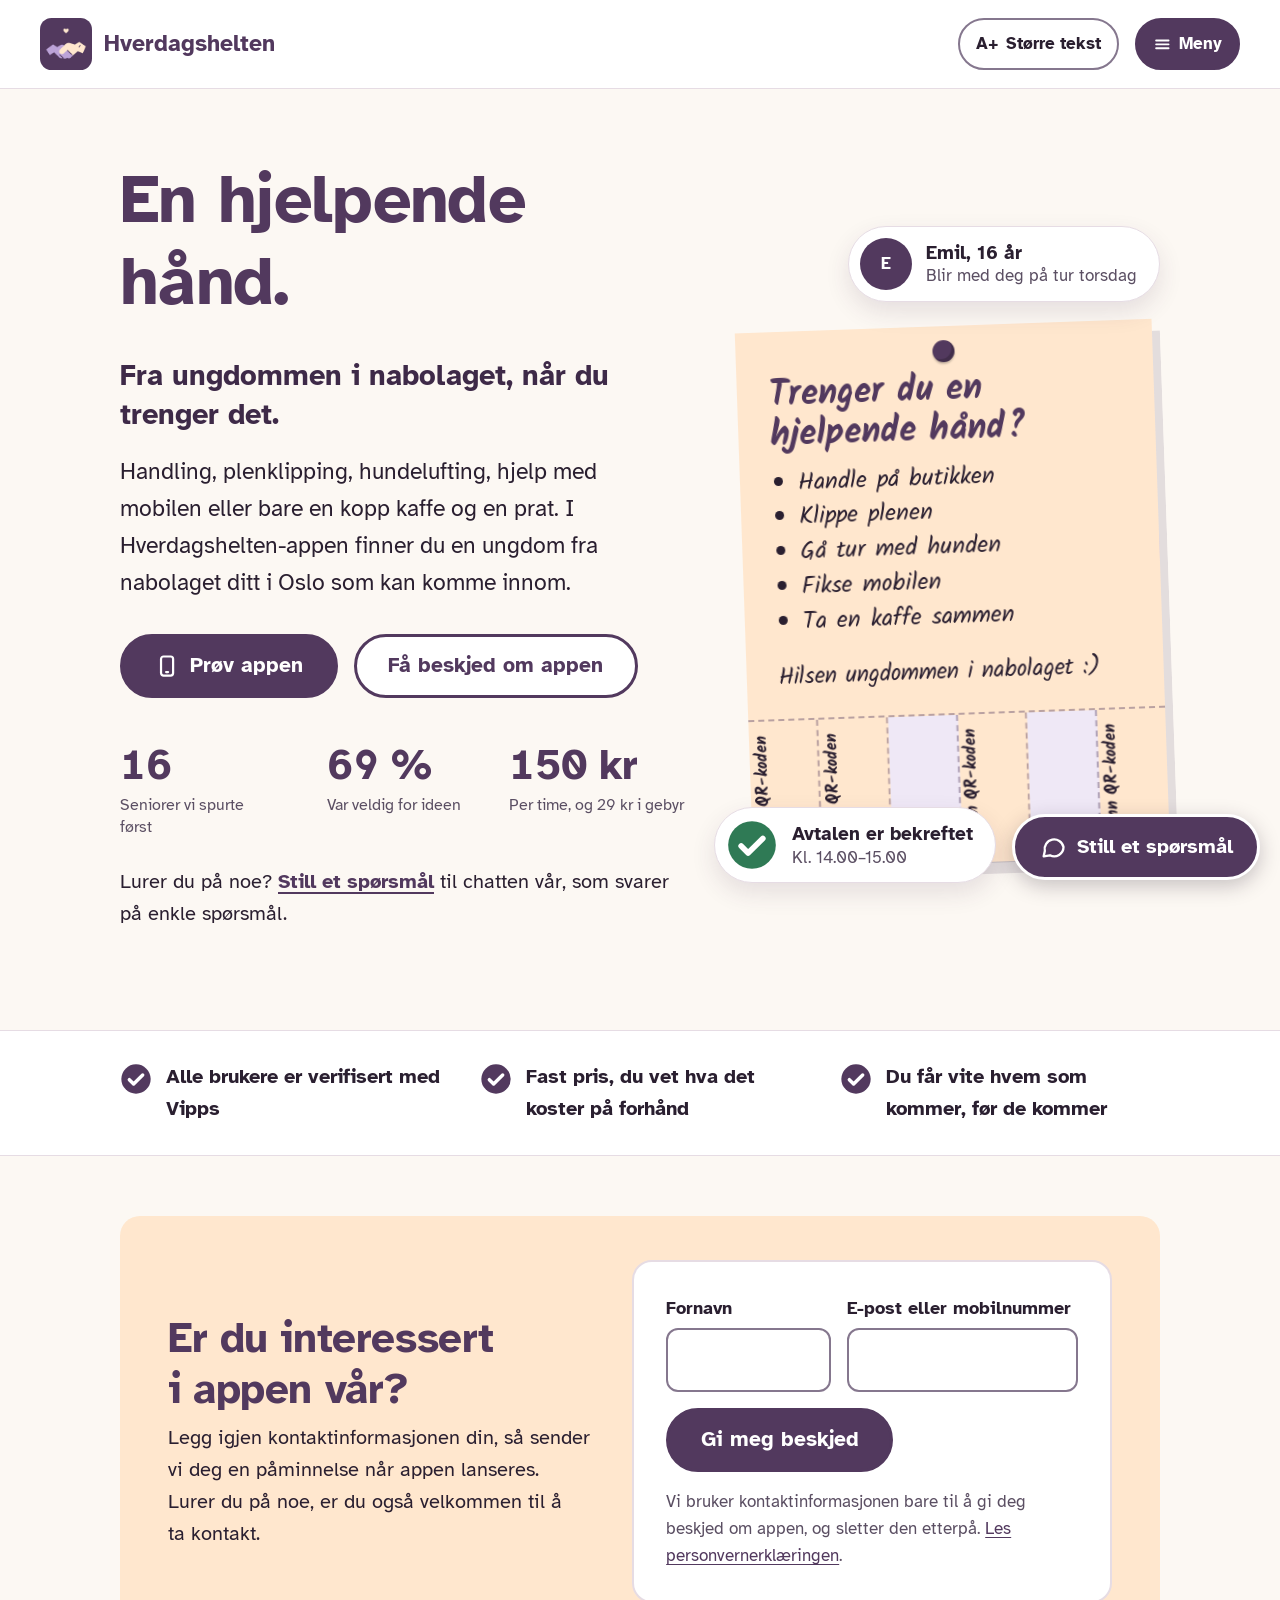
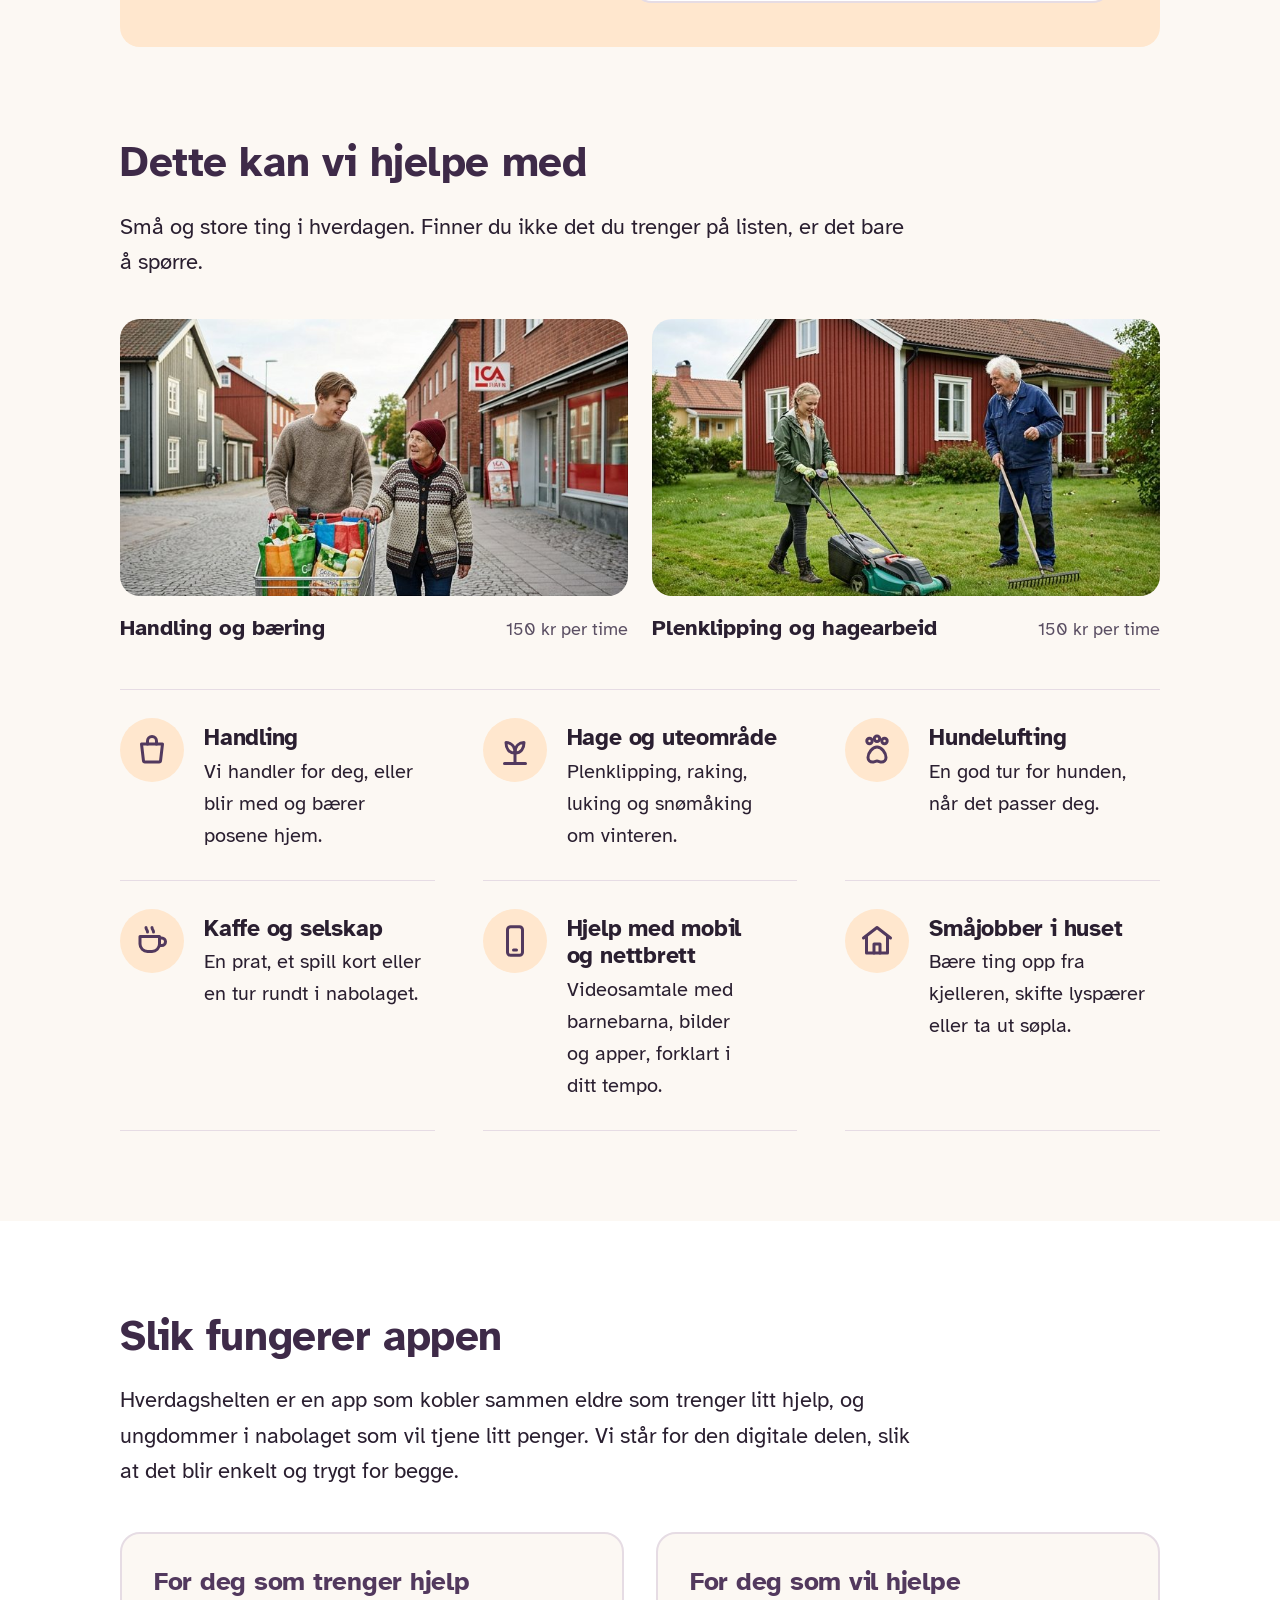
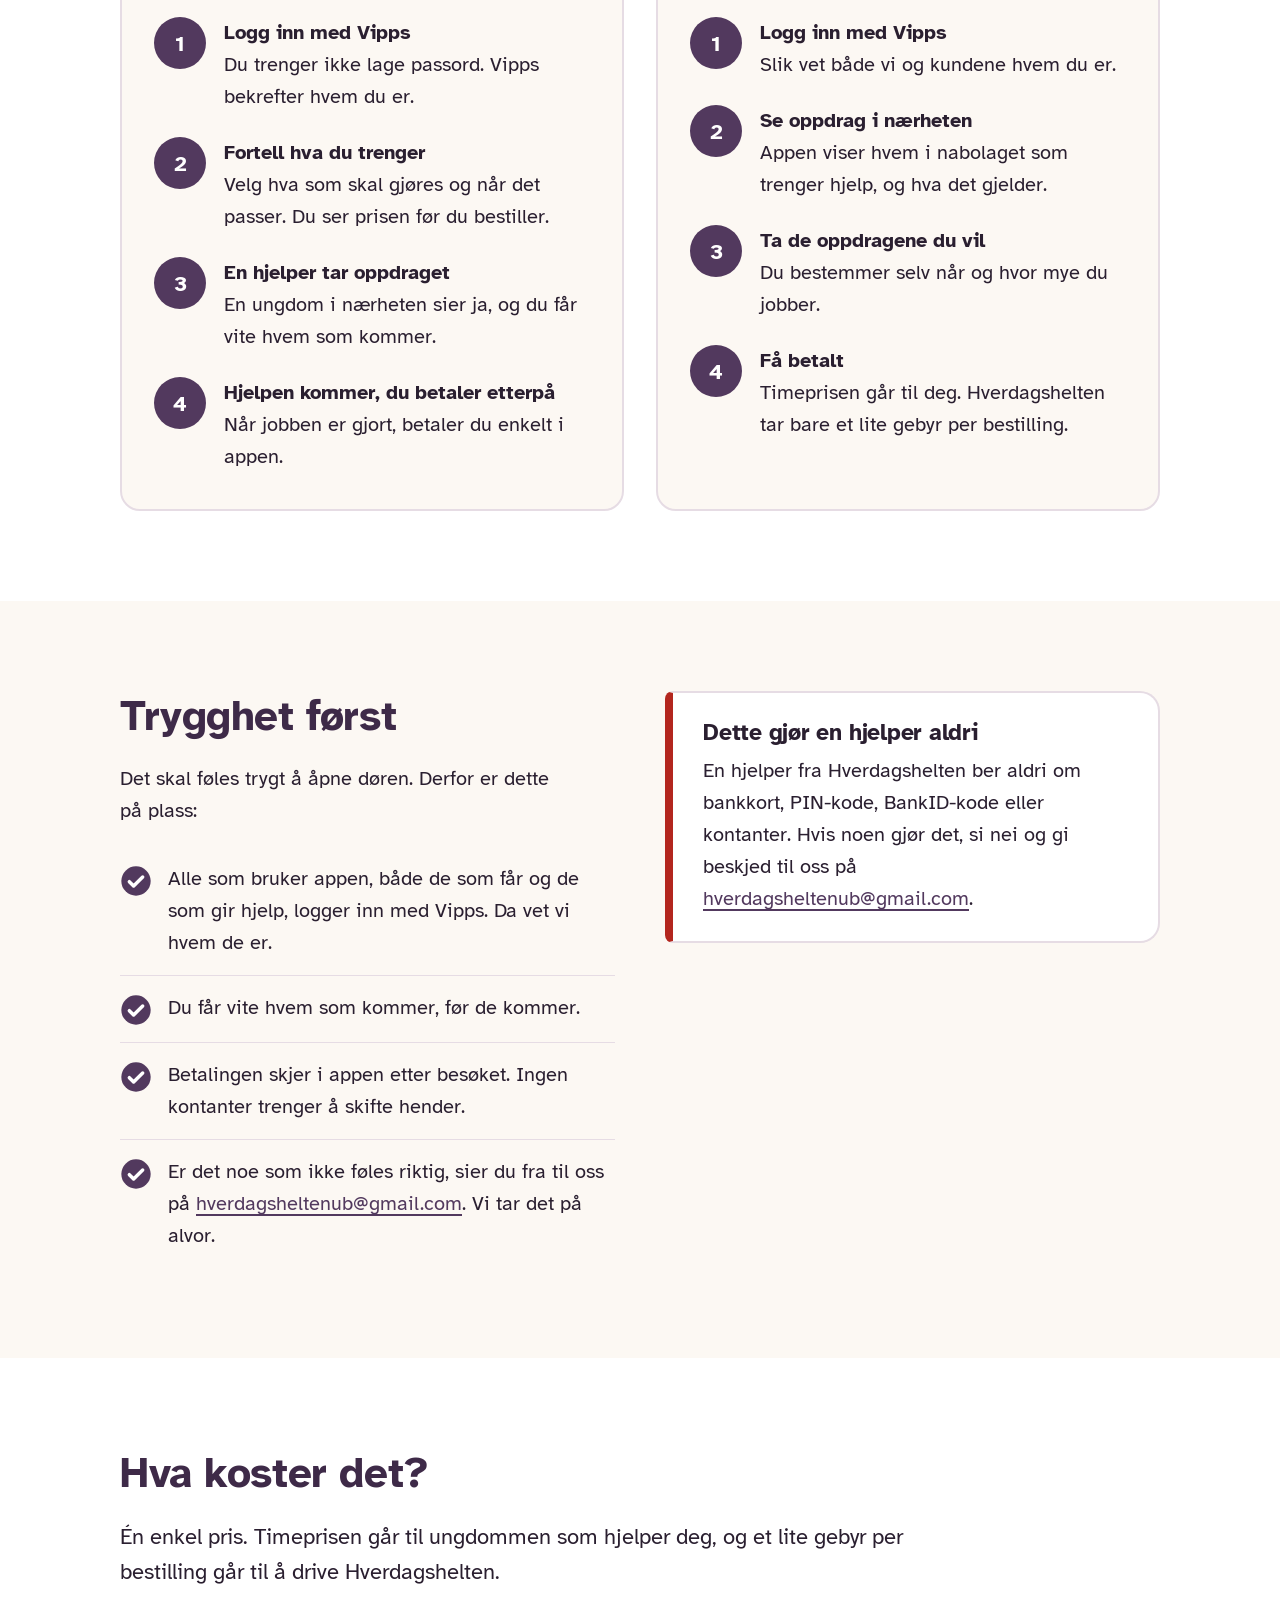
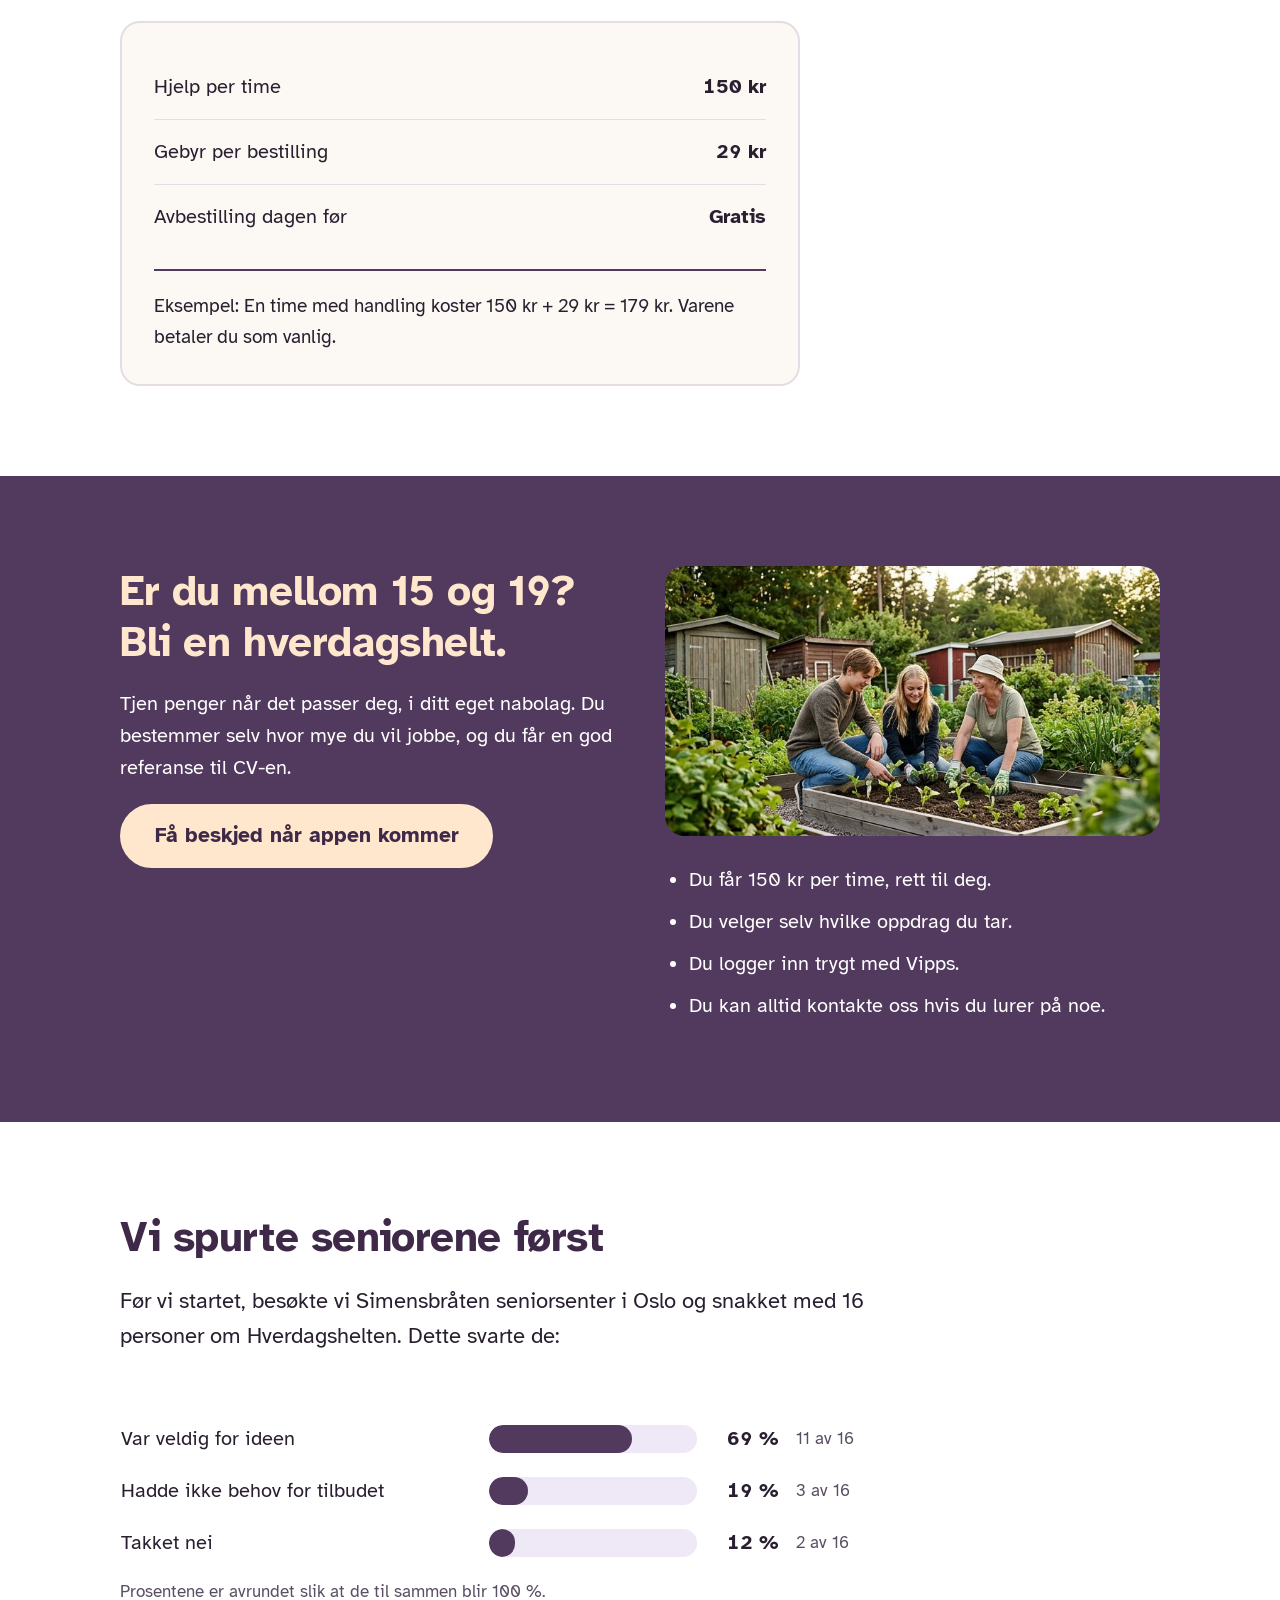
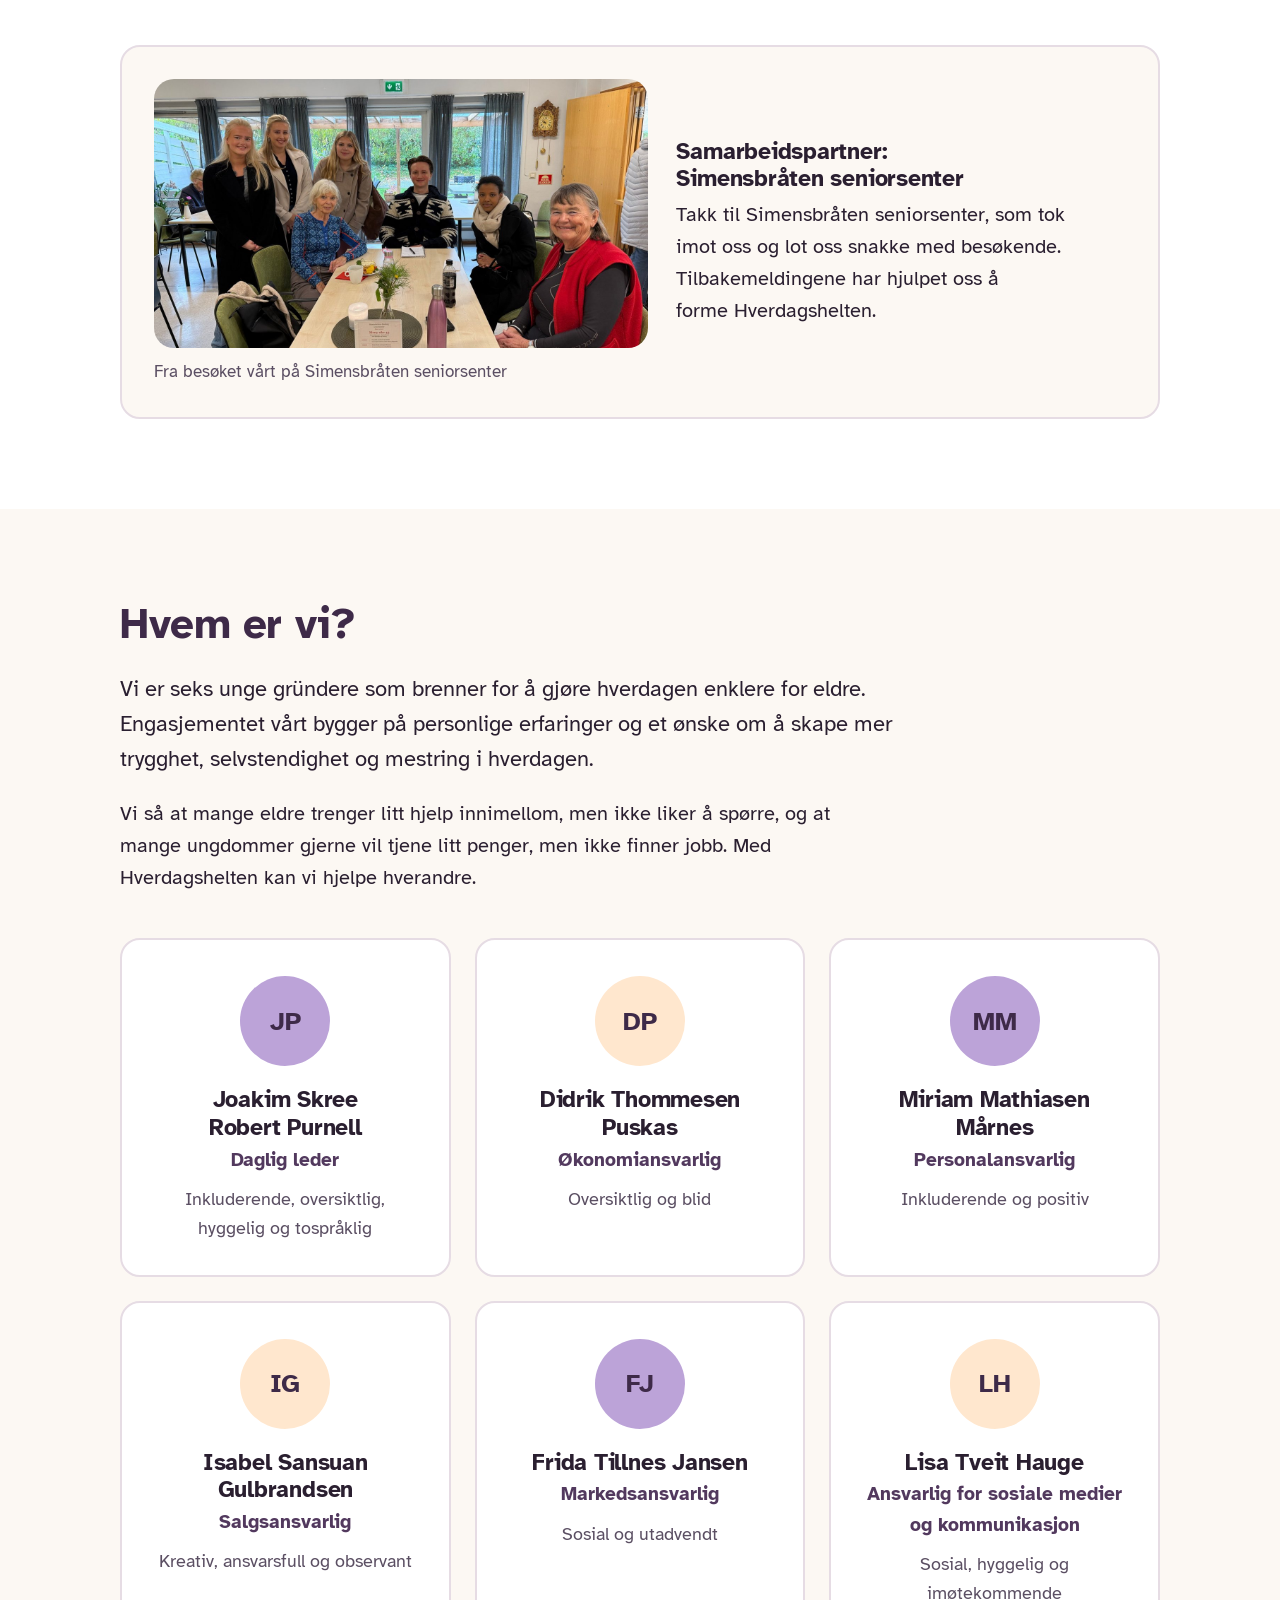
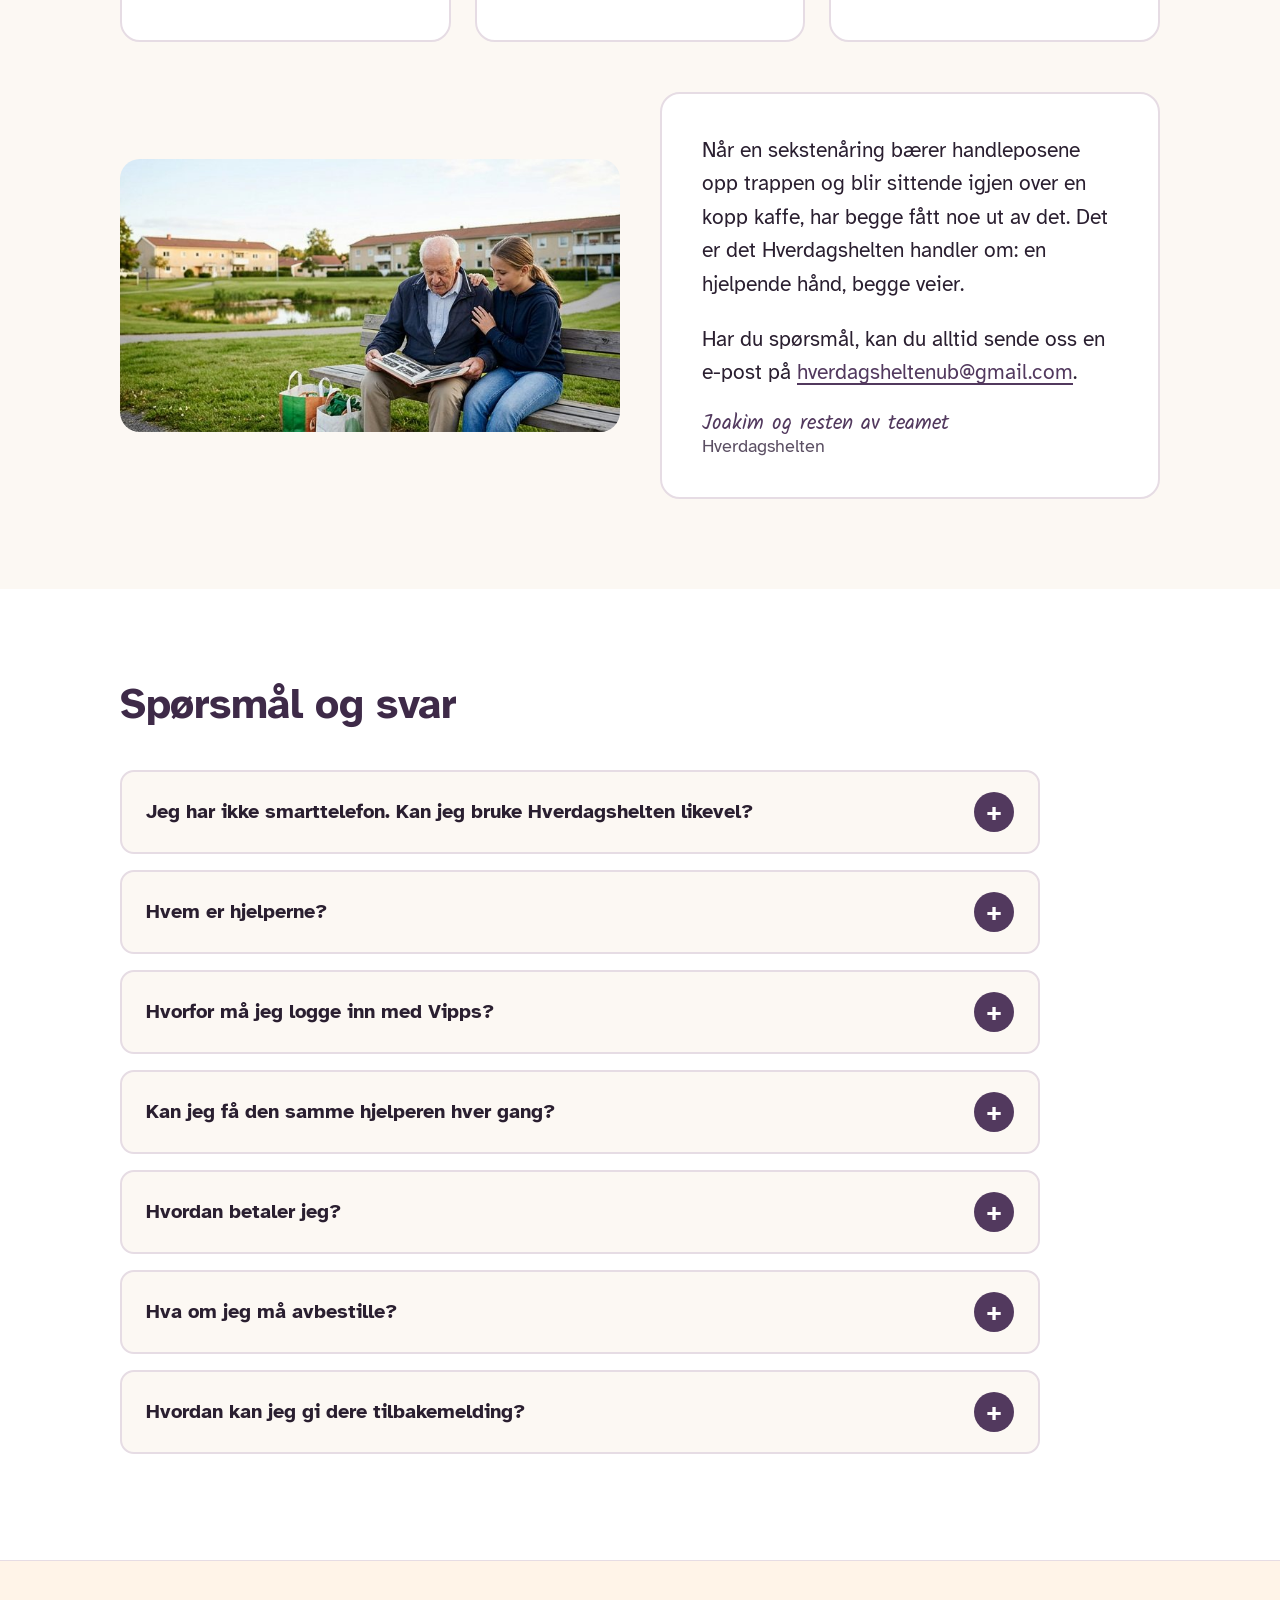
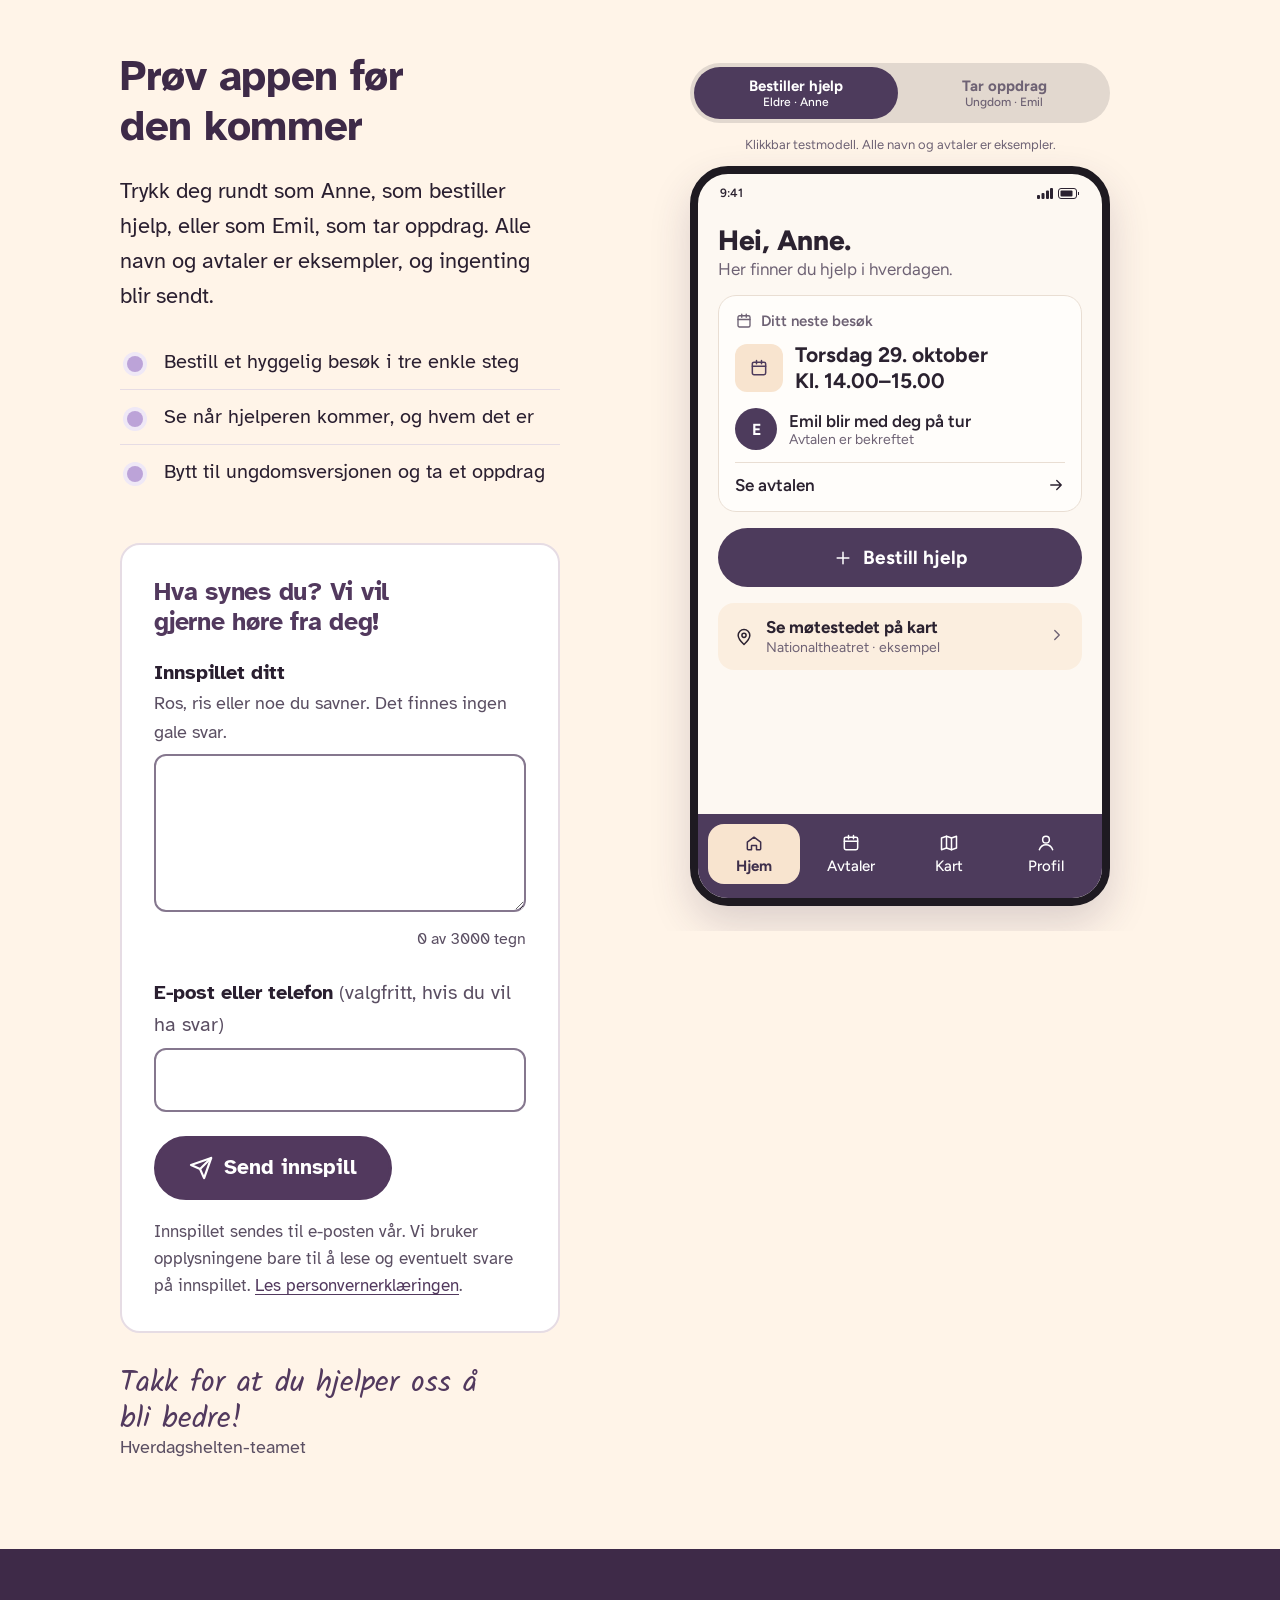
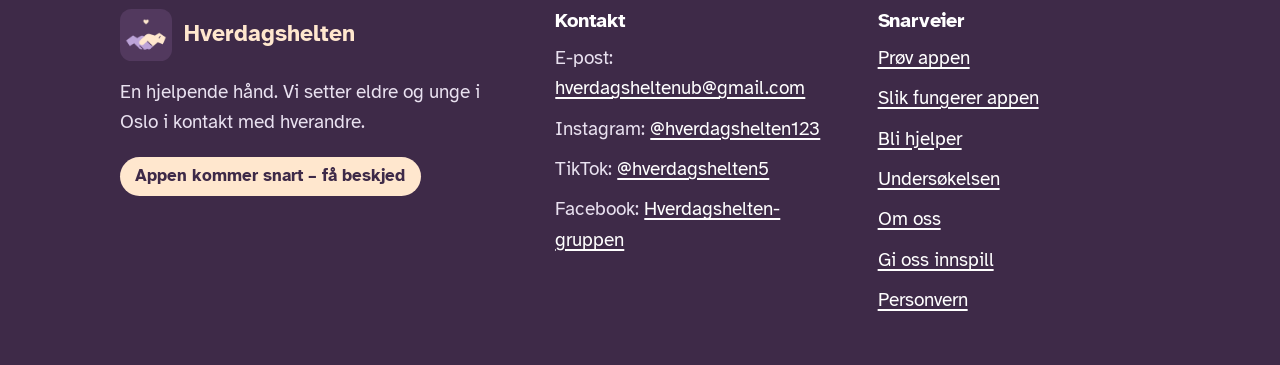
==== commit 20fbfc64: "Ny forside: «Prøv appen» med klikkbar modell, uten «Bestill hjelp» - Fjerner seksjonen «Bestill hjel" ====
--- a/index.html
+++ b/index.html
@@ -1,5 +1,5 @@
 <!doctype html>
-<html lang="nb">
+<html lang="no">
 <head>
 <meta charset="utf-8">
 <meta name="viewport" content="width=device-width, initial-scale=1">
@@ -69,19 +69,19 @@
       <ul>
         <li><a href="#tjenester">Tjenester</a></li>
         <li><a href="#appen">Slik fungerer det</a></li>
-        <li><a href="#prov-appen">Prøv appen</a></li>
         <li><a href="#trygghet">Trygghet</a></li>
         <li><a href="#priser">Priser</a></li>
         <li><a href="#om-oss">Om oss</a></li>
+        <li><a href="#prov-appen">Prøv appen</a></li>
         <li class="bare-mobil"><a href="#ungdom">Bli hjelper</a></li>
         <li class="bare-mobil"><a href="#sporsmal">Spørsmål og svar</a></li>
-        <li class="bare-mobil"><a class="knapp knapp-hoved" href="#varsling">Få beskjed når appen kommer</a></li>
+        <li class="bare-mobil"><a class="knapp knapp-hoved" href="#prov-appen">Prøv appen</a></li>
       </ul>
     </nav>
     <button class="tekstknapp" id="tekststorrelse" type="button" aria-pressed="false" aria-label="Større tekst">
       <span aria-hidden="true">A+</span><span class="lang">Større tekst</span>
     </button>
-    <a class="knapp knapp-hoved topp-cta" href="#prov-appen">Prøv appen</a>
+    <a class="knapp knapp-hoved topp-bestill" href="#prov-appen">Prøv appen</a>
     <button class="menyknapp" id="menyknapp" type="button" aria-expanded="false" aria-controls="hovedmeny">
       <svg class="ikon-meny" viewBox="0 0 24 24" fill="none" stroke="currentColor" stroke-width="2.4" stroke-linecap="round" aria-hidden="true"><path d="M4 7h16M4 12h16M4 17h16"/></svg>
       <svg class="ikon-lukk" viewBox="0 0 24 24" fill="none" stroke="currentColor" stroke-width="2.4" stroke-linecap="round" aria-hidden="true"><path d="M6 6l12 12M18 6 6 18"/></svg>
@@ -94,19 +94,26 @@
 
   <section class="hero">
     <div class="ramme">
-      <div class="hero-tekst">
+      <div>
         <h1>En hjelpende hånd.</h1>
         <p class="undertittel">Fra ungdommen i nabolaget, når du trenger det.</p>
-        <p class="ingress">Handling, plenklipping, hundelufting, hjelp med mobilen eller en kopp kaffe og en prat. I Hverdagshelten-appen finner du en ungdom fra nabolaget ditt i Oslo som kan komme innom.</p>
-        <p class="hero-handling">
-          <a class="knapp knapp-hoved" href="#prov-appen">Prøv appen</a>
-          <a class="hero-lenke" href="#tjenester">Se hva vi kan hjelpe med</a>
-        </p>
+        <p class="ingress">Handling, plenklipping, hundelufting, hjelp med mobilen eller bare en kopp kaffe og en prat. I Hverdagshelten-appen finner du en ungdom fra nabolaget ditt i Oslo som kan komme innom.</p>
+        <div class="knapper">
+          <a class="knapp knapp-hoved" href="#prov-appen">
+            <svg viewBox="0 0 24 24" fill="none" stroke="currentColor" stroke-width="2.2" stroke-linecap="round" stroke-linejoin="round" aria-hidden="true"><rect x="6" y="2.5" width="12" height="19" rx="2.5"/><path d="M11 18h2"/></svg>
+            Prøv appen
+          </a>
+          <a class="knapp knapp-sekundar" href="#varsling">Få beskjed om appen</a>
+        </div>
+        <dl class="tall">
+          <div><dt>Seniorer vi spurte først</dt><dd>16</dd></div>
+          <div><dt>Var veldig for ideen</dt><dd>69&nbsp;%</dd></div>
+          <div><dt>Per time, og 29&nbsp;kr i gebyr</dt><dd>150&nbsp;kr</dd></div>
+        </dl>
         <p class="ring-linje">Lurer du på noe? <button type="button" class="lenkeknapp" data-apne-chat>Still et spørsmål</button> til chatten vår, som svarer på enkle spørsmål.</p>
       </div>
 
-      <!-- Et utsnitt fra appen ved siden av oppslagslappen vår. Bare pynt, derfor skjult for skjermlesere. -->
-      <div class="kollasj" aria-hidden="true">
+      <div class="lapp-holder" aria-hidden="true">
         <div class="lapp">
           <p class="overskrift">Trenger du en hjelpende hånd?</p>
           <ul>
@@ -121,25 +128,13 @@
             <span>Skann QR-koden</span><span>Skann QR-koden</span><span class="revet">Skann QR-koden</span><span>Skann QR-koden</span><span class="revet">Skann QR-koden</span><span>Skann QR-koden</span>
           </div>
         </div>
-
-        <div class="app-kort">
-          <img src="bilde-benk.jpg" alt="" width="701" height="380" fetchpriority="high">
-          <div class="app-kort-innhold">
-            <p class="app-liten">Ditt neste besøk</p>
-            <p class="app-stor">Torsdag 29. oktober<br>Kl. 14.00–15.00</p>
-            <div class="app-rad">
-              <span class="app-avatar">E</span>
-              <div><p class="app-navn">Emil blir med deg på tur</p><p class="app-bekreftet">Avtalen er bekreftet</p></div>
-            </div>
-          </div>
+        <div class="flytekort flytekort-topp">
+          <span class="avatar">E</span>
+          <span><strong>Emil, 16 år</strong>Blir med deg på tur torsdag</span>
         </div>
-
-        <div class="flytekort">
-          <span class="app-avatar">E</span>
-          <div>
-            <p class="app-navn">Emil, 16 år</p>
-            <p class="vurdering"><svg viewBox="0 0 24 24"><path d="m12 3 2.7 5.6 6.1.9-4.4 4.3 1 6.1L12 17l-5.4 2.9 1-6.1-4.4-4.3 6.1-.9z"/></svg>4,9 i vurdering</p>
-          </div>
+        <div class="flytekort flytekort-bunn">
+          <svg class="merke-hake" viewBox="0 0 24 24"><circle cx="12" cy="12" r="11" fill="#2F7A55"/><path d="M7 12.5l3.2 3.2L17 9" stroke="#fff" stroke-width="2.6" fill="none" stroke-linecap="round" stroke-linejoin="round"/></svg>
+          <span><strong>Avtalen er bekreftet</strong>Kl. 14.00–15.00</span>
         </div>
       </div>
     </div>
@@ -148,158 +143,10 @@
   <section class="stripe" aria-label="Kort fortalt">
     <div class="ramme">
       <ul>
-        <li><svg class="hake" viewBox="0 0 24 24" aria-hidden="true"><circle cx="12" cy="12" r="11"/><path d="M7 12.5l3.2 3.2L17 9"/></svg>Alle logger inn med Vipps</li>
-        <li><svg class="hake" viewBox="0 0 24 24" aria-hidden="true"><circle cx="12" cy="12" r="11"/><path d="M7 12.5l3.2 3.2L17 9"/></svg>Fast pris, du vet hva det koster på forhånd</li>
-        <li><svg class="hake" viewBox="0 0 24 24" aria-hidden="true"><circle cx="12" cy="12" r="11"/><path d="M7 12.5l3.2 3.2L17 9"/></svg>Du betaler først når besøket er gjennomført</li>
+        <li><svg class="hake" viewBox="0 0 24 24" aria-hidden="true"><circle cx="12" cy="12" r="11" fill="#52395E"/><path d="M7 12.5l3.2 3.2L17 9" stroke="#fff" stroke-width="2.6" fill="none" stroke-linecap="round" stroke-linejoin="round"/></svg>Alle brukere er verifisert med Vipps</li>
+        <li><svg class="hake" viewBox="0 0 24 24" aria-hidden="true"><circle cx="12" cy="12" r="11" fill="#52395E"/><path d="M7 12.5l3.2 3.2L17 9" stroke="#fff" stroke-width="2.6" fill="none" stroke-linecap="round" stroke-linejoin="round"/></svg>Fast pris, du vet hva det koster på forhånd</li>
+        <li><svg class="hake" viewBox="0 0 24 24" aria-hidden="true"><circle cx="12" cy="12" r="11" fill="#52395E"/><path d="M7 12.5l3.2 3.2L17 9" stroke="#fff" stroke-width="2.6" fill="none" stroke-linecap="round" stroke-linejoin="round"/></svg>Du får vite hvem som kommer, før de kommer</li>
       </ul>
-    </div>
-  </section>
-
-  <section class="seksjon" id="tjenester">
-    <div class="ramme">
-      <h2>Dette kan vi hjelpe med</h2>
-      <p class="ingress-tekst">Små og store ting i hverdagen. Finner du ikke det du trenger på listen, er det bare å spørre.</p>
-      <ul class="tjenester">
-        <li>
-          <div class="tjeneste-bilde"><svg viewBox="0 0 24 24" aria-hidden="true"><circle cx="9" cy="20" r="1.3"/><circle cx="18" cy="20" r="1.3"/><path d="M2.5 3h2.6l2.4 12h11l2-8.5H6"/></svg></div>
-          <h3>Handling</h3><p>Vi handler for deg, eller bærer posene hjem.</p><p class="tjeneste-pris">fra 150 kr/t</p>
-        </li>
-        <li>
-          <div class="tjeneste-bilde"><svg viewBox="0 0 24 24" aria-hidden="true"><path d="M12 21v-8"/><path d="M12 13c-4 0-6-2.5-6-6.5 3.5 0 6 2 6 6.5zM12 11c0-3.5 2.5-6 6.5-6 0 3.5-2.5 6-6.5 6z"/><path d="M6 21h12"/></svg><img src="bilde-hage.jpg" alt="En jente klipper plenen mens en eldre mann raker i hagen" width="701" height="382" loading="lazy"></div>
-          <h3>Hage og uteområde</h3><p>Plenklipping, raking, luking og snømåking.</p><p class="tjeneste-pris">fra 150 kr/t</p>
-        </li>
-        <li>
-          <div class="tjeneste-bilde"><svg viewBox="0 0 24 24" aria-hidden="true"><path d="M10 5.2C10 3.9 8.8 3 7.5 3S5 3.9 5 5.2V9c0 3 2 5 2 5v5h4v-4h2v4h4v-5s2-2 2-5V5.2C19 3.9 17.8 3 16.5 3S14 3.9 14 5.2"/><path d="M11 12h2"/></svg></div>
-          <h3>Hundelufting</h3><p>En god tur for hunden, når det passer deg.</p><p class="tjeneste-pris">fra 150 kr/t</p>
-        </li>
-        <li>
-          <div class="tjeneste-bilde"><svg viewBox="0 0 24 24" aria-hidden="true"><path d="M4 9h13v5a5 5 0 0 1-5 5H9a5 5 0 0 1-5-5z"/><path d="M17 10h1.5a2.5 2.5 0 0 1 0 5H17M8 3c0 1.5 1 1.5 1 3M12 3c0 1.5 1 1.5 1 3"/></svg><img src="bilde-benk.jpg" alt="En eldre mann og en ungdom sitter på en benk i parken og ser i et fotoalbum" width="701" height="380" loading="lazy"></div>
-          <h3>Kaffe og selskap</h3><p>En prat, et spill kort eller en tur i nabolaget.</p><p class="tjeneste-pris">fra 150 kr/t</p>
-        </li>
-        <li>
-          <div class="tjeneste-bilde"><svg viewBox="0 0 24 24" aria-hidden="true"><rect x="6.5" y="2.5" width="11" height="19" rx="2.5"/><path d="M11 18h2"/></svg></div>
-          <h3>Mobil og nettbrett</h3><p>Videosamtaler, bilder og apper, i ditt tempo.</p><p class="tjeneste-pris">fra 150 kr/t</p>
-        </li>
-        <li>
-          <div class="tjeneste-bilde"><svg viewBox="0 0 24 24" aria-hidden="true"><path d="M3 10.5 12 3l9 7.5"/><path d="M5 9.5V20h14V9.5"/><path d="M10 20v-6h4v6"/></svg></div>
-          <h3>Småjobber i huset</h3><p>Lyspærer, søppel og ting som skal opp fra kjelleren.</p><p class="tjeneste-pris">fra 150 kr/t</p>
-        </li>
-      </ul>
-    </div>
-  </section>
-
-  <section class="seksjon seksjon-krem" id="appen">
-    <div class="ramme">
-      <h2>Slik fungerer appen</h2>
-      <p class="ingress-tekst">Appen kobler sammen eldre som trenger litt hjelp, og ungdom i nabolaget som vil tjene litt penger. Vi står for den digitale delen, så det blir enkelt og trygt for begge.</p>
-
-      <div class="app-spalter">
-        <div>
-          <h3>For deg som trenger hjelp</h3>
-          <ol class="steg">
-            <li><strong>Logg inn med Vipps</strong>Du trenger ikke lage passord. Vipps bekrefter hvem du er.</li>
-            <li><strong>Fortell hva du trenger</strong>Velg hva som skal gjøres og når det passer. Du ser prisen før du bestiller.</li>
-            <li><strong>En hjelper tar oppdraget</strong>En ungdom i nærheten sier ja, og du får vite hvem som kommer.</li>
-            <li><strong>Hjelpen kommer, du betaler etterpå</strong>Når jobben er gjort, betaler du enkelt i appen.</li>
-          </ol>
-        </div>
-        <div>
-          <h3>For deg som vil hjelpe</h3>
-          <ol class="steg">
-            <li><strong>Logg inn med Vipps</strong>Slik vet både vi og kundene hvem du er.</li>
-            <li><strong>Se oppdrag i nærheten</strong>Appen viser hvem i nabolaget som trenger hjelp, og hva det gjelder.</li>
-            <li><strong>Ta de oppdragene du vil</strong>Du bestemmer selv når og hvor mye du jobber.</li>
-            <li><strong>Få betalt</strong>Timeprisen går til deg. Hverdagshelten tar bare et lite gebyr per bestilling.</li>
-          </ol>
-        </div>
-      </div>
-
-      <p class="app-merknad">Pårørende kan også bestille i appen, på vegne av noen de er glad i. <a href="#prov-appen">Prøv appen selv her på siden.</a></p>
-    </div>
-  </section>
-
-  <section class="seksjon prov" id="prov-appen" aria-labelledby="prov-tittel">
-    <div class="ramme prov-rutenett">
-      <div class="prov-tekst">
-        <h2 id="prov-tittel">Prøv appen før den kommer</h2>
-        <p class="ingress-tekst">Trykk deg rundt som Anne, som bestiller hjelp, eller som Emil, som tar oppdrag. Alle navn og avtaler er eksempler.</p>
-        <p>Dette kan du prøve:</p>
-        <ul class="prov-liste">
-          <li>Be om hjelp til handling eller en tur, i tre steg</li>
-          <li>Se når besøket er, og hvem som kommer</li>
-          <li>Finne møtestedet på kartet</li>
-          <li>Bytte til Emil og ta et oppdrag i nabolaget</li>
-        </ul>
-      </div>
-
-      <div class="prov-modell">
-        <iframe src="prototype/?innebygd=1" title="Klikkbar modell av Hverdagshelten-appen" loading="lazy" width="430" height="880"></iframe>
-        <a class="knapp knapp-sekundar fullskjerm" href="prototype/">Åpne modellen i full skjerm</a>
-      </div>
-
-      <div class="innspill" id="innspill">
-        <form class="skjema innspill-skjema" id="innspill-skjema" novalidate aria-labelledby="innspill-tittel">
-          <h3 id="innspill-tittel">Hva synes du?</h3>
-          <div class="skjema-innhold">
-            <div class="felt">
-              <label for="i-melding">Innspillet ditt <span class="hint" id="i-melding-hint">Ros, ris eller et forslag. Det finnes ingen gale svar.</span></label>
-              <textarea id="i-melding" name="melding" rows="4" maxlength="3000" required aria-describedby="i-melding-hint i-teller"></textarea>
-              <p class="tegnteller" id="i-teller">0 av 3000 tegn</p>
-            </div>
-            <div class="felt">
-              <label for="i-kontakt">E-post eller telefon <span class="valgfritt">(valgfritt)</span> <span class="hint" id="i-kontakt-hint">Bare hvis du vil at vi skal svare deg.</span></label>
-              <input id="i-kontakt" name="kontakt" type="text" autocomplete="email" inputmode="email" spellcheck="false" aria-describedby="i-kontakt-hint">
-            </div>
-            <div class="honning" aria-hidden="true"><label for="i-honning">Ikke fyll ut</label><input id="i-honning" name="_honey" type="text" tabindex="-1" autocomplete="off"></div>
-            <button class="knapp knapp-hoved" type="submit">Send innspill</button>
-            <p class="liten-tekst">Innspillet sendes til e-posten vår. Vi bruker opplysningene bare til å lese og eventuelt svare på innspillet. <a href="personvern.html">Les personvernerklæringen</a>.</p>
-            <div class="kvittering" role="status" aria-live="polite"></div>
-          </div>
-          <div class="takk-boks" hidden>
-            <svg class="merke-hake" viewBox="0 0 24 24" aria-hidden="true"><circle cx="12" cy="12" r="11" fill="#2F7A55"/><path d="M7 12.5l3.2 3.2L17 9" stroke="#fff" stroke-width="2.6" fill="none" stroke-linecap="round" stroke-linejoin="round"/></svg>
-            <h3 tabindex="-1">Takk for innspillet ditt!</h3>
-            <p>Vi har fått meldingen og leser den så snart vi kan. Har du lagt igjen e-post eller telefonnummer, svarer vi deg.</p>
-            <button class="knapp knapp-sekundar" type="button" data-ny>Skriv et nytt innspill</button>
-          </div>
-        </form>
-        <p class="signatur">Takk for at du hjelper oss å bli bedre!<small>Hverdagshelten-teamet</small></p>
-      </div>
-    </div>
-  </section>
-
-  <section class="seksjon seksjon-krem" id="trygghet">
-    <div class="ramme to-spalter">
-      <div>
-        <h2>Trygghet først</h2>
-        <p>Det skal føles trygt å åpne døren. Derfor er dette på plass:</p>
-        <ul class="sjekkliste">
-          <li><svg class="hake" viewBox="0 0 24 24" aria-hidden="true"><circle cx="12" cy="12" r="11"/><path d="M7 12.5l3.2 3.2L17 9"/></svg><span>Alle som bruker appen, både de som får og de som gir hjelp, logger inn med Vipps. Da vet vi hvem de er.</span></li>
-          <li><svg class="hake" viewBox="0 0 24 24" aria-hidden="true"><circle cx="12" cy="12" r="11"/><path d="M7 12.5l3.2 3.2L17 9"/></svg><span>Du får vite hvem som kommer, før de kommer.</span></li>
-          <li><svg class="hake" viewBox="0 0 24 24" aria-hidden="true"><circle cx="12" cy="12" r="11"/><path d="M7 12.5l3.2 3.2L17 9"/></svg><span>Betalingen skjer i appen etter besøket. Ingen kontanter trenger å skifte hender.</span></li>
-          <li><svg class="hake" viewBox="0 0 24 24" aria-hidden="true"><circle cx="12" cy="12" r="11"/><path d="M7 12.5l3.2 3.2L17 9"/></svg><span>Er det noe som ikke føles riktig, sier du fra til oss på <a href="mailto:hverdagsheltenub@gmail.com">hverdagsheltenub@gmail.com</a>. Vi tar det på alvor.</span></li>
-        </ul>
-      </div>
-      <div class="advarsel">
-        <h3>Dette gjør en hjelper aldri</h3>
-        <p>En hjelper fra Hverdagshelten ber aldri om bankkort, PIN-kode, BankID-kode eller kontanter. Hvis noen gjør det, si nei og gi beskjed til oss på <a href="mailto:hverdagsheltenub@gmail.com">hverdagsheltenub@gmail.com</a>.</p>
-      </div>
-    </div>
-  </section>
-
-  <section class="seksjon" id="priser">
-    <div class="ramme pris-rutenett">
-      <div>
-        <h2>Hva koster det?</h2>
-        <p class="ingress-tekst">Én enkel pris. Timeprisen går til ungdommen som hjelper deg, og et lite gebyr per bestilling går til å drive Hverdagshelten.</p>
-      </div>
-      <div class="prislapp">
-        <dl>
-          <div class="rad"><dt>Hjelp per time</dt><dd>150&nbsp;kr</dd></div>
-          <div class="rad"><dt>Gebyr per bestilling</dt><dd>29&nbsp;kr</dd></div>
-          <div class="rad"><dt>Avbestilling dagen før</dt><dd>Gratis</dd></div>
-        </dl>
-        <p class="eksempel">En time med handling koster 150&nbsp;kr + 29&nbsp;kr = <strong>179&nbsp;kr</strong>. Varene betaler du som vanlig.</p>
-      </div>
     </div>
   </section>
 
@@ -338,44 +185,142 @@
     </div>
   </section>
 
+  <section class="seksjon" id="tjenester">
+    <div class="ramme">
+      <h2>Dette kan vi hjelpe med</h2>
+      <p class="ingress-tekst">Små og store ting i hverdagen. Finner du ikke det du trenger på listen, er det bare å spørre.</p>
+      <div class="bilder-to">
+        <figure class="bildekort"><img class="foto" src="bilde-handling.jpg" alt="En ungdom triller handlevognen for en eldre dame utenfor butikken" width="701" height="382" loading="lazy"><figcaption><strong>Handling og bæring</strong><span>150&nbsp;kr per time</span></figcaption></figure>
+        <figure class="bildekort"><img class="foto" src="bilde-hage.jpg" alt="En jente klipper plenen mens en eldre mann raker i hagen" width="701" height="382" loading="lazy"><figcaption><strong>Plenklipping og hagearbeid</strong><span>150&nbsp;kr per time</span></figcaption></figure>
+      </div>
+      <ul class="tjenester">
+        <li>
+          <span class="ikon"><svg viewBox="0 0 24 24" aria-hidden="true"><path d="M5 8h14l-1.3 11.1a1 1 0 0 1-1 .9H7.3a1 1 0 0 1-1-.9z"/><path d="M9 8V6a3 3 0 0 1 6 0v2"/></svg></span>
+          <div><h3>Handling</h3><p>Vi handler for deg, eller blir med og bærer posene hjem.</p></div>
+        </li>
+        <li>
+          <span class="ikon"><svg viewBox="0 0 24 24" aria-hidden="true"><path d="M12 21v-7"/><path d="M12 14c-4 0-6-3-6-7 3 0 6 2 6 7z"/><path d="M12 14c4 0 6-3 6-7-3 0-6 2-6 7z"/><path d="M5 21h14"/></svg></span>
+          <div><h3>Hage og uteområde</h3><p>Plenklipping, raking, luking og snømåking om vinteren.</p></div>
+        </li>
+        <li>
+          <span class="ikon"><svg viewBox="0 0 24 24" aria-hidden="true"><circle cx="7" cy="6" r="1.8"/><circle cx="12" cy="4.5" r="1.8"/><circle cx="17" cy="6" r="1.8"/><path d="M12 10c-3 0-6 4-6 7 0 2 1.5 3 3 3 1.2 0 1.8-.6 3-.6s1.8.6 3 .6c1.5 0 3-1 3-3 0-3-3-7-6-7z"/></svg></span>
+          <div><h3>Hundelufting</h3><p>En god tur for hunden, når det passer deg.</p></div>
+        </li>
+        <li>
+          <span class="ikon"><svg viewBox="0 0 24 24" aria-hidden="true"><path d="M4 9h13v5a5 5 0 0 1-5 5H9a5 5 0 0 1-5-5z"/><path d="M17 10h1.5a2.5 2.5 0 0 1 0 5H17"/><path d="M8 3c0 1.5 1 1.5 1 3M12 3c0 1.5 1 1.5 1 3"/></svg></span>
+          <div><h3>Kaffe og selskap</h3><p>En prat, et spill kort eller en tur rundt i nabolaget.</p></div>
+        </li>
+        <li>
+          <span class="ikon"><svg viewBox="0 0 24 24" aria-hidden="true"><rect x="7" y="2.5" width="10" height="19" rx="2"/><path d="M11 18h2"/></svg></span>
+          <div><h3>Hjelp med mobil og nettbrett</h3><p>Videosamtale med barnebarna, bilder og apper, forklart i ditt tempo.</p></div>
+        </li>
+        <li>
+          <span class="ikon"><svg viewBox="0 0 24 24" aria-hidden="true"><path d="M3 10l9-7 9 7"/><path d="M5 9v11h14V9"/><path d="M10 20v-6h4v6"/></svg></span>
+          <div><h3>Småjobber i huset</h3><p>Bære ting opp fra kjelleren, skifte lyspærer eller ta ut søpla.</p></div>
+        </li>
+      </ul>
+    </div>
+  </section>
+
+  <section class="seksjon seksjon-hvit" id="appen">
+    <div class="ramme">
+      <h2>Slik fungerer appen</h2>
+      <p class="ingress-tekst">Hverdagshelten er en app som kobler sammen eldre som trenger litt hjelp, og ungdommer i nabolaget som vil tjene litt penger. Vi står for den digitale delen, slik at det blir enkelt og trygt for begge.</p>
+
+      <div class="app-spalter">
+        <div class="kort app-boks">
+          <h3>For deg som trenger hjelp</h3>
+          <ol class="steg">
+            <li><div><strong>Logg inn med Vipps</strong>Du trenger ikke lage passord. Vipps bekrefter hvem du er.</div></li>
+            <li><div><strong>Fortell hva du trenger</strong>Velg hva som skal gjøres og når det passer. Du ser prisen før du bestiller.</div></li>
+            <li><div><strong>En hjelper tar oppdraget</strong>En ungdom i nærheten sier ja, og du får vite hvem som kommer.</div></li>
+            <li><div><strong>Hjelpen kommer, du betaler etterpå</strong>Når jobben er gjort, betaler du enkelt i appen.</div></li>
+          </ol>
+        </div>
+        <div class="kort app-boks">
+          <h3>For deg som vil hjelpe</h3>
+          <ol class="steg">
+            <li><div><strong>Logg inn med Vipps</strong>Slik vet både vi og kundene hvem du er.</div></li>
+            <li><div><strong>Se oppdrag i nærheten</strong>Appen viser hvem i nabolaget som trenger hjelp, og hva det gjelder.</div></li>
+            <li><div><strong>Ta de oppdragene du vil</strong>Du bestemmer selv når og hvor mye du jobber.</div></li>
+            <li><div><strong>Få betalt</strong>Timeprisen går til deg. Hverdagshelten tar bare et lite gebyr per bestilling.</div></li>
+          </ol>
+        </div>
+      </div>
+
+    </div>
+  </section>
+
+  <section class="seksjon" id="trygghet">
+    <div class="ramme to-spalter">
+      <div>
+        <h2>Trygghet først</h2>
+        <p>Det skal føles trygt å åpne døren. Derfor er dette på plass:</p>
+        <ul class="sjekkliste">
+          <li><svg class="hake" viewBox="0 0 24 24" aria-hidden="true"><circle cx="12" cy="12" r="11" fill="#52395E"/><path d="M7 12.5l3.2 3.2L17 9" stroke="#fff" stroke-width="2.6" fill="none" stroke-linecap="round" stroke-linejoin="round"/></svg><span>Alle som bruker appen, både de som får og de som gir hjelp, logger inn med Vipps. Da vet vi hvem de er.</span></li>
+          <li><svg class="hake" viewBox="0 0 24 24" aria-hidden="true"><circle cx="12" cy="12" r="11" fill="#52395E"/><path d="M7 12.5l3.2 3.2L17 9" stroke="#fff" stroke-width="2.6" fill="none" stroke-linecap="round" stroke-linejoin="round"/></svg><span>Du får vite hvem som kommer, før de kommer.</span></li>
+          <li><svg class="hake" viewBox="0 0 24 24" aria-hidden="true"><circle cx="12" cy="12" r="11" fill="#52395E"/><path d="M7 12.5l3.2 3.2L17 9" stroke="#fff" stroke-width="2.6" fill="none" stroke-linecap="round" stroke-linejoin="round"/></svg><span>Betalingen skjer i appen etter besøket. Ingen kontanter trenger å skifte hender.</span></li>
+          <li><svg class="hake" viewBox="0 0 24 24" aria-hidden="true"><circle cx="12" cy="12" r="11" fill="#52395E"/><path d="M7 12.5l3.2 3.2L17 9" stroke="#fff" stroke-width="2.6" fill="none" stroke-linecap="round" stroke-linejoin="round"/></svg><span>Er det noe som ikke føles riktig, sier du fra til oss på <a href="mailto:hverdagsheltenub@gmail.com">hverdagsheltenub@gmail.com</a>. Vi tar det på alvor.</span></li>
+        </ul>
+      </div>
+      <div class="advarsel">
+        <h3>Dette gjør en hjelper aldri</h3>
+        <p>En hjelper fra Hverdagshelten ber aldri om bankkort, PIN-kode, BankID-kode eller kontanter. Hvis noen gjør det, si nei og gi beskjed til oss på <a href="mailto:hverdagsheltenub@gmail.com">hverdagsheltenub@gmail.com</a>.</p>
+      </div>
+    </div>
+  </section>
+
+  <section class="seksjon seksjon-hvit" id="priser">
+    <div class="ramme">
+      <h2>Hva koster det?</h2>
+      <p class="ingress-tekst">Én enkel pris. Timeprisen går til ungdommen som hjelper deg, og et lite gebyr per bestilling går til å drive Hverdagshelten.</p>
+      <div class="kort pris">
+        <dl>
+          <div class="rad"><dt>Hjelp per time</dt><dd>150&nbsp;kr</dd></div>
+          <div class="rad"><dt>Gebyr per bestilling</dt><dd>29&nbsp;kr</dd></div>
+          <div class="rad"><dt>Avbestilling dagen før</dt><dd>Gratis</dd></div>
+        </dl>
+        <p class="eksempel">Eksempel: En time med handling koster 150&nbsp;kr + 29&nbsp;kr = 179&nbsp;kr. Varene betaler du som vanlig.</p>
+      </div>
+    </div>
+  </section>
+
   <section class="seksjon ungdom" id="ungdom">
     <div class="ramme to-spalter">
       <div>
         <h2>Er du mellom 15 og 19? Bli en hverdagshelt.</h2>
         <p>Tjen penger når det passer deg, i ditt eget nabolag. Du bestemmer selv hvor mye du vil jobbe, og du får en god referanse til CV-en.</p>
+        <a class="knapp knapp-hoved" href="#varsling">Få beskjed når appen kommer</a>
+      </div>
+      <div>
+        <figure><img class="foto" src="bilde-kjokkenhage.jpg" alt="To ungdommer og en eldre dame planter grønnsaker sammen i en kjøkkenhage" width="701" height="380" loading="lazy"></figure>
         <ul>
           <li>Du får 150&nbsp;kr per time, rett til deg.</li>
           <li>Du velger selv hvilke oppdrag du tar.</li>
           <li>Du logger inn trygt med Vipps.</li>
           <li>Du kan alltid kontakte oss hvis du lurer på noe.</li>
         </ul>
-        <a class="knapp knapp-hoved" href="#varsling">Meld deg som hjelper</a>
-      </div>
-      <figure><img class="foto" src="bilde-kjokkenhage.jpg" alt="To ungdommer og en eldre dame planter grønnsaker sammen i en kjøkkenhage" width="701" height="380" loading="lazy"></figure>
-    </div>
-  </section>
-
-  <section class="seksjon" id="undersokelse">
+      </div>
+    </div>
+  </section>
+
+  <section class="seksjon seksjon-hvit" id="undersokelse">
     <div class="ramme">
       <h2>Vi spurte seniorene først</h2>
-      <div class="undersokelse-rutenett">
+      <p class="ingress-tekst">Før vi startet, besøkte vi Simensbråten seniorsenter i Oslo og snakket med 16 personer om Hverdagshelten. Dette svarte de:</p>
+      <table class="resultat">
+        <caption class="sr">Svar fra 16 personer på Simensbråten seniorsenter, i prosent</caption>
+        <thead class="sr"><tr><th scope="col">Svar</th><th scope="col">Andel</th><th scope="col">Antall</th></tr></thead>
+        <tbody>
+          <tr><th scope="row">Var veldig for ideen</th><td><div class="stolpe"><div class="spor"><div class="fyll" style="--p:68.75%"></div></div><span class="prosent">69&nbsp;%</span></div></td><td class="antall">11 av 16</td></tr>
+          <tr><th scope="row">Hadde ikke behov for tilbudet</th><td><div class="stolpe"><div class="spor"><div class="fyll" style="--p:18.75%"></div></div><span class="prosent">19&nbsp;%</span></div></td><td class="antall">3 av 16</td></tr>
+          <tr><th scope="row">Takket nei</th><td><div class="stolpe"><div class="spor"><div class="fyll" style="--p:12.5%"></div></div><span class="prosent">12&nbsp;%</span></div></td><td class="antall">2 av 16</td></tr>
+        </tbody>
+      </table>
+      <p class="fotnote">Prosentene er avrundet slik at de til sammen blir 100&nbsp;%.</p>
+      <div class="partner">
         <figure><img class="foto partner-foto" src="bilde-simensbraten.jpg" alt="Fem fra Hverdagshelten-teamet sammen med to seniorer rundt et bord på Simensbråten seniorsenter" width="1400" height="1050" loading="lazy"><figcaption>Fra besøket vårt på Simensbråten seniorsenter</figcaption></figure>
         <div>
-          <p>Før vi startet, besøkte vi Simensbråten seniorsenter i Oslo og snakket med 16 personer om Hverdagshelten.</p>
-          <div class="store-tall">
-            <p><span class="tall">16</span>seniorer delte meningene sine med oss</p>
-            <p><span class="tall">69&nbsp;%</span>var veldig for ideen</p>
-          </div>
-          <table class="resultat">
-            <caption>Alle svarene</caption>
-            <thead class="sr"><tr><th scope="col">Svar</th><th scope="col">Andel</th><th scope="col">Antall</th></tr></thead>
-            <tbody>
-              <tr><th scope="row">Var veldig for ideen</th><td><div class="stolpe"><div class="spor"><div class="fyll" style="--p:68.75%"></div></div><span class="prosent">69&nbsp;%</span></div></td><td class="antall">11 av 16</td></tr>
-              <tr><th scope="row">Hadde ikke behov for tilbudet</th><td><div class="stolpe"><div class="spor"><div class="fyll" style="--p:18.75%"></div></div><span class="prosent">19&nbsp;%</span></div></td><td class="antall">3 av 16</td></tr>
-              <tr><th scope="row">Takket nei</th><td><div class="stolpe"><div class="spor"><div class="fyll" style="--p:12.5%"></div></div><span class="prosent">12&nbsp;%</span></div></td><td class="antall">2 av 16</td></tr>
-            </tbody>
-          </table>
-          <p class="fotnote">Prosentene er avrundet slik at de til sammen blir 100&nbsp;%.</p>
           <h3>Samarbeidspartner: Simensbråten seniorsenter</h3>
           <p>Takk til Simensbråten seniorsenter, som tok imot oss og lot oss snakke med besøkende. Tilbakemeldingene har hjulpet oss å forme Hverdagshelten.</p>
         </div>
@@ -383,7 +328,7 @@
     </div>
   </section>
 
-  <section class="seksjon seksjon-krem" id="om-oss">
+  <section class="seksjon" id="om-oss">
     <div class="ramme">
       <h2>Hvem er vi?</h2>
       <p class="ingress-tekst">Vi er seks unge gründere som brenner for å gjøre hverdagen enklere for eldre. Engasjementet vårt bygger på personlige erfaringer og et ønske om å skape mer trygghet, selvstendighet og mestring i hverdagen.</p>
@@ -416,25 +361,24 @@
         </li>
       </ul>
 
-      <div class="brev">
-        <p>Når en sekstenåring bærer handleposene opp trappen og blir sittende igjen over en kopp kaffe, har begge fått noe ut av det. Det er det Hverdagshelten handler om: en hjelpende hånd, begge veier.</p>
-        <p>Har du spørsmål, kan du alltid sende oss en e-post på <a href="mailto:hverdagsheltenub@gmail.com">hverdagsheltenub@gmail.com</a>.</p>
-        <p class="signatur">Joakim og resten av teamet<small>Hverdagshelten</small></p>
-      </div>
-    </div>
-  </section>
-
-  <section class="seksjon" id="sporsmal">
+      <div class="brev-rad">
+        <figure><img class="foto" src="bilde-benk.jpg" alt="En eldre mann og en ungdom sitter på en benk i parken og ser i et fotoalbum" width="701" height="380" loading="lazy"></figure>
+        <div class="brev">
+          <p>Når en sekstenåring bærer handleposene opp trappen og blir sittende igjen over en kopp kaffe, har begge fått noe ut av det. Det er det Hverdagshelten handler om: en hjelpende hånd, begge veier.</p>
+          <p>Har du spørsmål, kan du alltid sende oss en e-post på <a href="mailto:hverdagsheltenub@gmail.com">hverdagsheltenub@gmail.com</a>.</p>
+          <p class="signatur">Joakim og resten av teamet<small>Hverdagshelten</small></p>
+        </div>
+      </div>
+    </div>
+  </section>
+
+  <section class="seksjon seksjon-hvit" id="sporsmal">
     <div class="ramme">
       <h2>Spørsmål og svar</h2>
       <div class="sporsmal">
         <details>
           <summary>Jeg har ikke smarttelefon. Kan jeg bruke Hverdagshelten likevel?</summary>
-          <p>Ja. Send oss en e-post på <a href="mailto:hverdagsheltenub@gmail.com">hverdagsheltenub@gmail.com</a>, eller be en pårørende gjøre det, så finner vi en løsning sammen. Pårørende kan også bestille for deg i appen.</p>
-        </details>
-        <details>
-          <summary>Når kommer appen?</summary>
-          <p>Appen er ikke lansert ennå. <a href="#varsling">Legg igjen fornavn og e-post eller mobilnummer</a>, så gir vi deg beskjed når den er klar. Til da kan du <a href="#prov-appen">prøve en modell av appen</a> her på siden.</p>
+          <p>Ja. Send oss en e-post på <a href="mailto:hverdagsheltenub@gmail.com">hverdagsheltenub@gmail.com</a>, eller be en pårørende gjøre det for deg, så finner vi en løsning sammen.</p>
         </details>
         <details>
           <summary>Hvem er hjelperne?</summary>
@@ -458,8 +402,56 @@
         </details>
         <details>
           <summary>Hvordan kan jeg gi dere tilbakemelding?</summary>
-          <p>Vi blir glade for alle innspill, store og små. <a href="#innspill">Skriv til oss i skjemaet «Hva synes du?»</a>. Du trenger ikke å oppgi navn.</p>
+          <p>Vi blir glade for alle innspill, store og små. <a href="#innspill">Prøv appen og skriv til oss</a>. Du trenger ikke å oppgi navn.</p>
         </details>
+      </div>
+    </div>
+  </section>
+
+  <section class="seksjon innspill" id="prov-appen" aria-labelledby="innspill-tittel">
+    <div class="ramme">
+      <div class="innspill-tekst">
+        <h2 id="innspill-tittel">Prøv appen før den kommer</h2>
+        <p class="ingress-tekst">Trykk deg rundt som Anne, som bestiller hjelp, eller som Emil, som tar oppdrag. Alle navn og avtaler er eksempler, og ingenting blir sendt.</p>
+        <ul class="prov-liste">
+          <li>Bestill et hyggelig besøk i tre enkle steg</li>
+          <li>Se når hjelperen kommer, og hvem det er</li>
+          <li>Bytt til ungdomsversjonen og ta et oppdrag</li>
+        </ul>
+        <a class="knapp knapp-sekundar fullskjerm" href="prototype/">Åpne modellen i full skjerm</a>
+
+        <form class="skjema innspill-skjema" id="innspill" novalidate>
+          <div class="skjema-innhold">
+            <h3>Hva synes du? Vi vil gjerne høre fra deg!</h3>
+            <div class="felt">
+              <label for="i-melding">Innspillet ditt <span class="hint" id="i-melding-hint">Ros, ris eller noe du savner. Det finnes ingen gale svar.</span></label>
+              <textarea id="i-melding" name="melding" rows="4" maxlength="3000" required aria-describedby="i-melding-hint i-teller"></textarea>
+              <p class="tegnteller" id="i-teller">0 av 3000 tegn</p>
+            </div>
+            <div class="felt">
+              <label for="i-kontakt">E-post eller telefon <span class="valgfritt">(valgfritt, hvis du vil ha svar)</span></label>
+              <input id="i-kontakt" name="kontakt" type="text" autocomplete="email" inputmode="email" spellcheck="false">
+            </div>
+            <div class="honning" aria-hidden="true"><label for="i-honning">Ikke fyll ut</label><input id="i-honning" name="_honey" type="text" tabindex="-1" autocomplete="off"></div>
+            <button class="knapp knapp-hoved" type="submit">
+              <svg viewBox="0 0 24 24" fill="none" stroke="currentColor" stroke-width="2.2" stroke-linecap="round" stroke-linejoin="round" aria-hidden="true"><path d="M22 2 11 13"/><path d="M22 2 15 22l-4-9-9-4z"/></svg>
+              Send innspill
+            </button>
+            <p class="liten-tekst">Innspillet sendes til e-posten vår. Vi bruker opplysningene bare til å lese og eventuelt svare på innspillet. <a href="personvern.html">Les personvernerklæringen</a>.</p>
+            <div class="kvittering" role="status" aria-live="polite"></div>
+          </div>
+          <div class="takk-boks" hidden>
+            <svg class="merke-hake" viewBox="0 0 24 24" aria-hidden="true"><circle cx="12" cy="12" r="11" fill="#2F7A55"/><path d="M7 12.5l3.2 3.2L17 9" stroke="#fff" stroke-width="2.6" fill="none" stroke-linecap="round" stroke-linejoin="round"/></svg>
+            <h3 tabindex="-1">Takk for innspillet ditt!</h3>
+            <p>Vi leser det så snart vi kan. Har du lagt igjen e-post eller telefon, svarer vi deg.</p>
+            <button class="knapp knapp-sekundar" type="button" data-ny>Skriv et nytt innspill</button>
+          </div>
+        </form>
+        <p class="signatur">Takk for at du hjelper oss å bli bedre!<small>Hverdagshelten-teamet</small></p>
+      </div>
+
+      <div class="modell">
+        <iframe src="prototype/?innebygd=1" title="Klikkbar modell av Hverdagshelten-appen" loading="lazy"></iframe>
       </div>
     </div>
   </section>
@@ -471,7 +463,7 @@
     <div>
       <a class="merke" href="./"><img src="logo.png" alt="" width="52" height="52"><span translate="no">Hverdagshelten</span></a>
       <p>En hjelpende hånd. Vi setter eldre og unge i Oslo i kontakt med hverandre.</p>
-      <a class="app-merke" href="#varsling">Appen kommer snart. Få beskjed</a>
+      <a class="app-merke" href="#varsling">Appen kommer snart – få beskjed</a>
     </div>
     <div>
       <h2>Kontakt</h2>
@@ -688,13 +680,13 @@
   function oppdaterTeller() { teller.textContent = innspillFelt.value.length + ' av 3000 tegn'; }
   innspillFelt.addEventListener('input', oppdaterTeller);
   koble({
-    id: 'innspill-skjema', takkKode: 'innspill',
+    id: 'innspill', takkKode: 'innspill',
     etterNullstill: oppdaterTeller,
     data: function (f) {
       var kontakt = f.kontakt.value.trim();
       return { emne: 'Nytt innspill fra nettsiden',
                svarTil: gyldigEpost(kontakt) ? kontakt : '',
-               felter: { 'E-post eller telefon': kontakt || 'Ikke oppgitt', 'Innspill': f.melding.value.trim(), 'Skjema': 'Innspill' } };
+               felter: { 'E-post eller telefon': kontakt || 'Ikke oppgitt', 'Innspill': f.melding.value.trim(), 'Skjema': 'Innspill (Prøv appen)' } };
     },
     sjekk: function (f) {
       var p = [];
@@ -714,23 +706,21 @@
       { id: 'pris', sp: 'Hva koster det?', ord: ['pris', 'priser', 'koster', 'kostnad', 'koste', 'betale', 'dyrt', 'billig', 'kroner', 'kr', 'gebyr', 'timepris'],
         svar: '<p>Hjelp koster 150 kr per time. I tillegg kommer et gebyr på 29 kr per bestilling.</p><p>En time med handling koster altså 179 kr. Varene betaler du som vanlig.</p>', rel: ['betaling', 'avbestill', 'bestill'] },
       { id: 'bestill', sp: 'Hvordan bestiller jeg?', ord: ['bestille', 'bestilling', 'bestiller', 'booke', 'få hjelp', 'trenger hjelp', 'ordne'],
-        svar: '<p>Du bestiller i appen: logg inn med Vipps, velg hva du trenger og når det passer. <a href="#prov-appen">Prøv en modell av appen her på siden</a>.</p><p>Appen er ikke lansert ennå. Trenger du hjelp før den kommer, send oss en e-post på ' + ML + ', eller be en pårørende gjøre det.</p>', rel: ['pris', 'utenapp', 'parorende'] },
+        svar: '<p>Du bestiller i appen: logg inn med Vipps, velg hva du trenger og når det passer. <a href="#prov-appen">Prøv den klikkbare modellen her</a>.</p><p>Appen er ikke lansert ennå. <a href="#varsling">Få beskjed om appen</a>.</p>', rel: ['pris', 'utenapp', 'parorende'] },
       { id: 'trygg', sp: 'Er det trygt?', ord: ['trygg', 'trygt', 'sikker', 'sikkert', 'svindel', 'vipps', 'verifisert', 'stole', 'hvem kommer', 'identitet'],
         svar: '<p>Alle som bruker Hverdagshelten logger inn med Vipps, så vi vet hvem de er. Du får vite hvem som kommer før besøket.</p><p>En hjelper ber aldri om bankkort, PIN-kode, BankID-kode eller kontanter. Skjer det, si nei og gi beskjed til oss på ' + ML + '.</p>', rel: ['alder', 'fast', 'kontakt'] },
       { id: 'hjelper', sp: 'Hvordan blir jeg hjelper?', ord: ['jobb', 'jobbe', 'hjelper', 'tjene', 'søke', 'melde', 'bli med', 'ungdom', 'sommerjobb', 'deltid', 'ekstrajobb'],
-        svar: '<p>Er du mellom 15 og 19 år, kan du bli hverdagshelt! Du logger inn med Vipps, velger selv hvilke oppdrag du tar, og får 150 kr per time.</p><p><a href="#varsling">Meld deg på her</a>, så gir vi deg beskjed når appen kommer.</p>', rel: ['alder', 'trygg', 'app'] },
+        svar: '<p>Er du mellom 15 og 19 år, kan du bli hverdagshelt! Du logger inn med Vipps, velger selv hvilke oppdrag du tar, og får 150 kr per time.</p><p><a href="#varsling">Meld deg på her</a>, så gir vi deg beskjed når appen er klar. Lurer du på noe, send oss en e-post på ' + ML + '.</p>', rel: ['alder', 'trygg', 'app'] },
       { id: 'app', sp: 'Når kommer appen?', ord: ['app', 'appen', 'lansering', 'lanseres', 'last ned', 'laste ned', 'når kommer', 'app store', 'google play', 'påminnelse'],
-        svar: '<p>Appen er ikke lansert ennå. <a href="#varsling">Legg igjen fornavn og e-post eller mobilnummer her</a>, så gir vi deg beskjed når den er klar.</p><p>Til da kan du <a href="#prov-appen">prøve en modell av appen</a>.</p>', rel: ['prov', 'utenapp', 'bestill'] },
-      { id: 'prov', sp: 'Kan jeg prøve appen?', ord: ['prøve', 'prøv', 'teste', 'test', 'modell', 'demo', 'se appen', 'hvordan ser'],
-        svar: '<p>Ja! <a href="#prov-appen">Her på siden</a> kan du trykke deg rundt i en modell av appen, som Anne som bestiller hjelp, eller Emil som tar oppdrag. Fortell oss gjerne hva du synes etterpå.</p>', rel: ['app', 'innspill'] },
+        svar: '<p>Appen er ikke lansert ennå. <a href="#varsling">Legg igjen fornavn og e-post eller mobilnummer her</a>, så gir vi deg beskjed når den er klar.</p>', rel: ['utenapp', 'bestill'] },
       { id: 'utenapp', sp: 'Jeg har ikke smarttelefon', ord: ['liker ikke', 'uten app', 'ikke app', 'smarttelefon', 'gammel mobil', 'vanskelig'],
-        svar: '<p>Det går fint. Send oss en e-post på ' + ML + ', eller be en pårørende gjøre det, så finner vi en løsning sammen. Pårørende kan også bestille for deg i appen.</p>', rel: ['parorende', 'bestill'] },
+        svar: '<p>Send oss en e-post på ' + ML + ', eller be en pårørende gjøre det for deg, så finner vi en løsning sammen.</p>', rel: ['parorende', 'kontakt'] },
       { id: 'avbestill', sp: 'Hvordan avbestiller jeg?', ord: ['avbestille', 'avbestilling', 'avlyse', 'kansellere', 'endre tid', 'flytte'],
         svar: '<p>Det er gratis å avbestille frem til dagen før. Gjør det i appen, eller send oss en e-post på ' + ML + '.</p>', rel: ['pris', 'kontakt'] },
       { id: 'alder', sp: 'Hvor gamle er hjelperne?', ord: ['alder', 'gamle', 'gammel', 'år', 'unge', 'tenåring'],
         svar: '<p>Hjelperne våre er ungdommer mellom 15 og 19 år som bor i nærheten av deg i Oslo.</p>', rel: ['trygg', 'fast'] },
       { id: 'parorende', sp: 'Kan jeg bestille for noen andre?', ord: ['pårørende', 'mamma', 'pappa', 'mor', 'far', 'bestemor', 'bestefar', 'besteforeldre', 'foreldre', 'vegne', 'nabo'],
-        svar: '<p>Ja, pårørende kan bestille hjelp i appen, på vegne av noen de er glad i.</p>', rel: ['bestill', 'pris'] },
+        svar: '<p>Ja, pårørende kan bestille hjelp i appen på vegne av noen de er glad i.</p>', rel: ['bestill', 'pris'] },
       { id: 'tjenester', sp: 'Hva kan dere hjelpe med?', ord: ['tjenester', 'hjelpe med', 'hva gjør', 'hva kan', 'tilbud', 'tilbyr'],
         svar: '<p>Vi hjelper med handling, hagearbeid, hundelufting, kaffe og selskap, mobil og nettbrett, og småjobber i huset.</p>', rel: ['handling', 'selskap', 'mobil'] },
       { id: 'handling', sp: 'Kan dere handle for meg?', ord: ['handle', 'handling', 'butikk', 'butikken', 'innkjøp', 'varer', 'mat', 'dagligvarer', 'bære', 'poser'],
@@ -748,7 +738,7 @@
       { id: 'betaling', sp: 'Hvordan betaler jeg?', ord: ['betale', 'betaling', 'betaler', 'faktura', 'kontant', 'kontanter', 'bankkort'],
         svar: '<p>Du betaler i appen etter besøket. Ingen kontanter trenger å skifte hender.</p>', rel: ['pris', 'trygg'] },
       { id: 'kontakt', sp: 'Hvordan kontakter jeg dere?', ord: ['kontakt', 'kontakte', 'ringe', 'telefon', 'nummer', 'epost', 'mail', 'snakke', 'åpningstid', 'svare', 'facebook', 'instagram', 'tiktok', 'sosiale medier'],
-        svar: '<p>Send oss en e-post på ' + ML + ', så svarer vi så fort vi kan. Du finner oss også på Instagram, TikTok og Facebook.</p>', rel: ['bestill', 'innspill'] },
+        svar: '<p>Send oss en e-post på ' + ML + '. Du finner oss også på Instagram, TikTok og Facebook.</p>', rel: ['bestill', 'innspill'] },
       { id: 'omoss', sp: 'Hvem står bak Hverdagshelten?', ord: ['hvem er dere', 'om dere', 'gründer', 'gründere', 'team', 'teamet', 'startet', 'står bak'],
         svar: '<p>Hverdagshelten er startet av seks unge gründere i Oslo som brenner for å gjøre hverdagen enklere for eldre. Les mer under <a href="#om-oss">«Hvem er vi?»</a>.</p>', rel: ['undersokelse', 'kontakt'] },
       { id: 'undersokelse', sp: 'Hva sa seniorene i undersøkelsen?', ord: ['undersøkelse', 'undersøkelsen', 'seniorsenter', 'simensbråten', 'spurte', 'resultat'],
@@ -758,13 +748,13 @@
       { id: 'fast', sp: 'Kan jeg få den samme hjelperen?', ord: ['samme hjelper', 'fast hjelper', 'samme person', 'samme ungdom'],
         svar: '<p>Ja, så langt det går. Mange liker å ha en fast hjelper, og det synes ungdommene også er fint.</p>', rel: ['trygg', 'bestill'] },
       { id: 'innspill', sp: 'Hvordan gir jeg dere tilbakemelding?', ord: ['innspill', 'tilbakemelding', 'forslag', 'klage', 'ros', 'ris', 'idé', 'ide', 'mening', 'synes'],
-        svar: '<p>Så hyggelig! <a href="#innspill">Skriv til oss i skjemaet «Hva synes du?»</a>. Du trenger ikke å oppgi navn, men legg gjerne igjen e-post eller telefon hvis du vil ha svar.</p>', rel: ['prov', 'kontakt'] },
+        svar: '<p>Så hyggelig! <a href="#innspill">Skriv til oss under «Prøv appen»</a>. Du trenger ikke å oppgi navn, men legg gjerne igjen e-post eller telefon hvis du vil ha svar.</p>', rel: ['kontakt', 'omoss'] },
       { id: 'hei', sp: 'Hei', skjult: true, ord: ['hei', 'hallo', 'heisann', 'hey', 'god dag', 'god morgen', 'god kveld'],
         svar: '<p>Hei! Hva lurer du på?</p>', rel: ['pris', 'bestill', 'trygg', 'app'] },
       { id: 'takk', sp: 'Takk', skjult: true, ord: ['takk', 'tusen takk', 'flott', 'supert'],
         svar: '<p>Bare hyggelig! Ha en fin dag.</p>', rel: [] }
     ];
-    var START = ['pris', 'bestill', 'trygg', 'prov', 'hjelper'];
+    var START = ['pris', 'bestill', 'trygg', 'app', 'hjelper'];
     var STOPP = { hva: 1, er: 1, det: 1, jeg: 1, du: 1, dere: 1, kan: 1, en: 1, et: 1, ei: 1, å: 1, på: 1, i: 1, med: 1, for: 1, til: 1, og: 1, som: 1, meg: 1, min: 1, mitt: 1, mine: 1, hvordan: 1, hvor: 1, mye: 1, man: 1, vi: 1, har: 1, om: 1, de: 1, den: 1, skal: 1, vil: 1, må: 1, noe: 1, sånn: 1 };
     var finn = {}; TEMA.forEach(function (t) { finn[t.id] = t; });
 
--- a/stil.css
+++ b/stil.css
@@ -1,63 +1,53 @@
 /* Hverdagshelten – felles stil for alle sidene.
-   Fargene er hentet fra app-ikonet. Skriften Atkinson Hyperlegible er laget for å være lett å lese.
-   Hvit er hovedflaten, krem brukes til rolige bånd, lilla til knapper og overskrifter. Lavendel sparsomt. */
+   Fargene er hentet fra app-ikonet. Skriften Atkinson Hyperlegible er laget for å være lett å lese. */
 
 :root {
-  /* Merkevaren */
-  --lilla: #52395E;
-  --lilla-mork: #3E2A48;
-  --lavendel: #BCA3D8;
-  --krem: #FFE7CE;
-  /* Avledet fra merkevaren */
-  --lavendel-lys: #F1EBF7;
-  --krem-lys: #FFF5EA;
+  --lilla: #52395E;        /* hovedfarge: knapper, overskrifter */
+  --lilla-mork: #3E2A48;   /* bunnen av siden, hover på knapper */
+  --lavendel: #BCA3D8;     /* den ene hånden i logoen */
+  --lavendel-lys: #EFE8F6;
+  --krem: #FFE7CE;         /* den andre hånden og hjertet */
+  --krem-lys: #FFF4E8;
+  --bakgrunn: #FCF8F3;     /* varm, lys bakgrunn (samme følelse som appen) */
   --papir: #FFFFFF;
   --blekk: #2A1F30;        /* brødtekst */
-  --hint: #574B5F;         /* undertekst, kontrast over 7:1 mot hvitt og over 6:1 mot krem */
-  --strek: #EADFD8;        /* tynne skillelinjer */
+  --hint: #5B4F63;         /* undertekst, kontrast 7:1 mot hvitt */
+  --strek: #E6DCE4;        /* tynne skillelinjer */
   --kant: #85778E;         /* kant på skjemafelt, kontrast over 3:1 */
   --gronn: #2F7A55;
   --gronn-lys: #E3F1E8;
   --rod: #B3261E;
   --rod-lys: #FCE8E6;
-  --stjerne: #A8741A;
-
-  /* Form og rytme. Én radius for flater, pille for knapper, mindre for felt. */
   --radius: 20px;
-  --radius-felt: 12px;
-  --luft: clamp(3.2rem, 7vw, 5.5rem);
-  --rolig: cubic-bezier(.22, .8, .3, 1);
-
   --hand: "Kalam", "Comic Sans MS", cursive;
   --tekst: "Atkinson Hyperlegible", "Verdana", system-ui, sans-serif;
 }
 
 /* ---------- Grunnlag ---------- */
-html { font-size: 125%; -webkit-text-size-adjust: 100%; }   /* 20 px brødtekst på PC */
-html.stor-tekst { font-size: 150%; }                         /* 24 px med «Større tekst» */
+html { font-size: 125%; -webkit-text-size-adjust: 100%; }   /* 20 px grunnstørrelse på PC */
+html.stor-tekst { font-size: 150%; }                         /* 24 px når «Større tekst» er på */
 @media (prefers-reduced-motion: no-preference) { html { scroll-behavior: smooth; } }
-[id] { scroll-margin-top: 5.5rem; }
-html { scroll-padding-top: 5.5rem; }
+[id] { scroll-margin-top: 6rem; }
+html { scroll-padding-top: 5.5rem; }  /* så den faste toppen aldri dekker feltet som har fokus */
 *, *::before, *::after { box-sizing: border-box; }
 body {
   margin: 0;
-  background: var(--papir);
+  background: var(--bakgrunn);
   color: var(--blekk);
   font-family: var(--tekst);
   line-height: 1.6;
   -webkit-font-smoothing: antialiased;
   -webkit-tap-highlight-color: rgba(82, 57, 94, .15);
-  overflow-x: clip;
 }
 img, svg { max-width: 100%; display: block; }
-a { color: var(--lilla); text-decoration: underline; text-underline-offset: .18em; text-decoration-thickness: .08em; }
+a { color: var(--lilla); text-underline-offset: .18em; text-decoration-thickness: .08em; }
 a:hover { color: var(--lilla-mork); text-decoration-thickness: .14em; }
 :focus-visible { outline: 4px solid var(--blekk); outline-offset: 3px; border-radius: 6px; }
-h1, h2, h3 { line-height: 1.15; margin: 0 0 .5em; text-wrap: balance; }
-h1 { font-size: clamp(2.6rem, 6.4vw, 4rem); color: var(--lilla); letter-spacing: -0.025em; line-height: 1.02; }
-h2 { font-size: clamp(1.65rem, 3.6vw, 2.3rem); color: var(--lilla-mork); letter-spacing: -0.015em; }
-h3 { font-size: 1.15rem; line-height: 1.25; }
-p { margin: 0 0 1em; max-width: 34em; text-wrap: pretty; }   /* ca. 65–70 tegn per linje */
+h1, h2, h3 { line-height: 1.2; margin: 0 0 .5em; letter-spacing: -0.01em; text-wrap: balance; }
+h1 { font-size: clamp(2.2rem, 6vw, 3.4rem); color: var(--lilla); }
+h2 { font-size: clamp(1.6rem, 3.6vw, 2.1rem); color: var(--lilla-mork); }
+h3 { font-size: 1.15rem; }
+p { margin: 0 0 1em; max-width: 36em; text-wrap: pretty; }
 a[href^="mailto"] { overflow-wrap: anywhere; }
 button, input, textarea { touch-action: manipulation; }
 
@@ -65,7 +55,7 @@
 .hopp:focus { left: 1rem; top: 1rem; }
 .sr { position: absolute; width: 1px; height: 1px; overflow: hidden; clip: rect(0 0 0 0); white-space: nowrap; }
 
-.ramme { width: 100%; max-width: 1160px; margin: 0 auto; padding: 0 1rem; }
+.ramme { width: 100%; max-width: 1120px; margin: 0 auto; padding: 0 1rem; }
 @media (min-width: 700px) { .ramme { padding: 0 2rem; } }
 
 /* ---------- Toppen ---------- */
@@ -74,16 +64,15 @@
   background: rgba(255, 255, 255, .97);
   border-bottom: 1px solid var(--strek);
 }
-.topp .ramme { display: flex; align-items: center; gap: .8rem; min-height: 4.2rem; padding-top: .45rem; padding-bottom: .45rem; max-width: 1320px; }
-.merke { display: flex; align-items: center; gap: .6rem; text-decoration: none; color: var(--lilla); font-weight: 700; font-size: 1.1rem; margin-right: auto; flex-shrink: 0; }
+.topp .ramme { display: flex; align-items: center; gap: .8rem; min-height: 4.4rem; padding-top: .5rem; padding-bottom: .5rem; }
+.merke { display: flex; align-items: center; gap: .6rem; text-decoration: none; color: var(--lilla); font-weight: 700; font-size: 1.15rem; margin-right: auto; flex-shrink: 0; }
 .merke:hover { color: var(--lilla); }
-.merke img { width: 2.5rem; height: 2.5rem; border-radius: 22%; }
-
-.hovedmeny ul { list-style: none; display: flex; gap: .15rem; margin: 0; padding: 0; }
+.merke img { width: 2.6rem; height: 2.6rem; border-radius: 22%; }
+
+.hovedmeny ul { list-style: none; display: flex; gap: .2rem; margin: 0; padding: 0; }
 .hovedmeny a {
-  display: flex; align-items: center; min-height: 2.6rem; padding: 0 .7rem; border-radius: 999px;
+  display: flex; align-items: center; min-height: 2.6rem; padding: 0 .65rem; border-radius: 999px;
   color: var(--blekk); text-decoration: none; font-size: .85rem; white-space: nowrap;
-  transition: background-color .2s ease;
 }
 .hovedmeny a:hover { background: var(--lavendel-lys); color: var(--lilla-mork); }
 .hovedmeny .bare-mobil { display: none; }
@@ -93,41 +82,38 @@
   display: inline-flex; align-items: center; gap: .4em;
   font: inherit; font-size: .85rem; font-weight: 700; color: var(--blekk);
   background: var(--papir); border: 2px solid var(--kant); border-radius: 999px;
-  padding: .3em .95em; cursor: pointer; min-height: 2.6rem; min-width: 2.6rem; justify-content: center;
+  padding: .3em .95em; cursor: pointer; min-height: 2.6rem;
 }
 .tekstknapp:hover, .menyknapp:hover { background: var(--lavendel-lys); }
 .tekstknapp[aria-pressed="true"] { background: var(--krem); border-color: var(--lilla); }
 .tekstknapp svg, .menyknapp svg { width: 1.1em; height: 1.1em; flex: none; }
 .menyknapp { display: none; background: var(--lilla); border-color: var(--lilla); color: #fff; }
 .menyknapp:hover { background: var(--lilla-mork); }
-.topp-cta { min-height: 2.6rem; font-size: .85rem; padding: .3em 1.15em; border-width: 2px; white-space: nowrap; flex-shrink: 0; }
-.menyknapp .ikon-lukk { display: none; }
-.menyknapp[aria-expanded="true"] .ikon-meny { display: none; }
-.menyknapp[aria-expanded="true"] .ikon-lukk { display: block; }
-
-/* Under 1150 px, og alltid med større tekst, samles menyen bak «Meny»-knappen */
-@media (max-width: 1149px) {
+.topp-bestill { min-height: 2.6rem; font-size: .85rem; padding: .3em 1.1em; border-width: 2px; white-space: nowrap; flex-shrink: 0; }
+.topp .ramme { max-width: 1320px; }
+
+/* Under 1300 px, og alltid med større tekst, samles menyen bak «Meny»-knappen */
+@media (max-width: 1299px) {
   .js .menyknapp { display: inline-flex; }
   .js .hovedmeny { display: none; }
-}
-@media (max-width: 699px) { .js .topp-cta { display: none; } }
+  .js .topp-bestill { display: none; }
+}
 html.js.stor-tekst .menyknapp { display: inline-flex; }
-html.js.stor-tekst .hovedmeny, html.js.stor-tekst .topp-cta { display: none; }
+html.js.stor-tekst .hovedmeny, html.js.stor-tekst .topp-bestill { display: none; }
 
 /* Den åpne menyen: store, tydelige lenker under toppen */
 html.js .topp.meny-apen .hovedmeny {
   display: block; position: absolute; left: 0; right: 0; top: 100%;
   background: var(--papir); border-bottom: 2px solid var(--strek);
-  box-shadow: 0 16px 30px rgba(42, 31, 48, .1);
-  max-height: calc(100vh - 4.2rem); overflow-y: auto; overscroll-behavior: contain;
-}
-.topp.meny-apen .hovedmeny ul { flex-direction: column; gap: 0; max-width: 1160px; margin: 0 auto; padding: .6rem 1rem 1.2rem; }
+  box-shadow: 0 16px 30px rgba(42, 31, 48, .12);
+  max-height: calc(100vh - 4.4rem); overflow-y: auto; overscroll-behavior: contain;
+}
+.topp.meny-apen .hovedmeny ul { flex-direction: column; gap: 0; max-width: 1120px; margin: 0 auto; padding: .6rem 1rem 1.2rem; }
 .topp.meny-apen .hovedmeny li { border-bottom: 1px solid var(--strek); }
 .topp.meny-apen .hovedmeny li:last-child { border-bottom: 0; padding-top: 1rem; }
 .topp.meny-apen .hovedmeny a { font-size: 1.1rem; min-height: 3.4rem; padding: 0 .5rem; border-radius: 10px; font-weight: 700; }
 .topp.meny-apen .hovedmeny .bare-mobil { display: block; }
 .topp.meny-apen .hovedmeny .knapp { color: #fff; justify-content: center; border-radius: 999px; }
-.hovedmeny a.knapp:hover { background: var(--lilla-mork); color: #fff; }
 @media (min-width: 700px) { .topp.meny-apen .hovedmeny ul { padding: .6rem 2rem 1.4rem; } }
 
 /* Uten JavaScript vises menyen som en vanlig rad som kan bryte over flere linjer */
@@ -138,10 +124,10 @@
 /* ---------- Knapper ---------- */
 .knapp {
   display: inline-flex; align-items: center; justify-content: center; gap: .55em;
-  min-height: 3.2rem; padding: .55em 1.6em; border-radius: 999px;
+  min-height: 3.2rem; padding: .55em 1.5em; border-radius: 999px;
   font: inherit; font-weight: 700; font-size: 1.05rem; line-height: 1.2; text-decoration: none; cursor: pointer;
   border: 3px solid var(--lilla); text-align: center;
-  transition: background-color .2s ease, border-color .2s ease, color .2s ease;
+  transition: background-color .15s ease, border-color .15s ease, color .15s ease;
 }
 .knapp svg { width: 1.15em; height: 1.15em; flex: none; }
 .knapp-hoved { background: var(--lilla); color: #fff; }
@@ -149,168 +135,257 @@
 .knapp-sekundar { background: var(--papir); color: var(--lilla); }
 .knapp-sekundar:hover { background: var(--lavendel-lys); color: var(--lilla-mork); }
 .knapp[disabled] { opacity: .7; cursor: progress; }
-.lenkeknapp { font: inherit; font-weight: 700; color: var(--lilla); background: none; border: 0; padding: .7em 0; margin: -.7em 0; text-decoration: underline; text-underline-offset: .18em; cursor: pointer; }
+.knapper { display: flex; flex-wrap: wrap; gap: .8rem; margin-top: 1.6rem; }
+.lenkeknapp { font: inherit; font-weight: 700; color: var(--lilla); background: none; border: 0; padding: 0; text-decoration: underline; text-underline-offset: .18em; cursor: pointer; }
 .lenkeknapp:hover { color: var(--lilla-mork); text-decoration-thickness: .14em; }
 
-/* ---------- Hero: tekst til venstre, et utsnitt fra appen og lappen til høyre ---------- */
-.hero {
-  background: var(--krem-lys);
-  padding: clamp(2rem, 5vw, 4.5rem) 0 calc(clamp(3rem, 7vw, 6rem) + 4vw);
-  clip-path: polygon(0 0, 100% 0, 100% calc(100% - 4vw), 0 100%);   /* skrå overgang til neste seksjon */
-}
-.hero .ramme { display: grid; gap: 2.5rem; align-items: center; }
-@media (min-width: 960px) { .hero .ramme { grid-template-columns: 1.05fr .95fr; gap: 3rem; } }
-.hero .undertittel { font-size: clamp(1.25rem, 2.4vw, 1.5rem); font-weight: 700; line-height: 1.3; margin: .2rem 0 1rem; color: var(--lilla-mork); }
-.hero .ingress { font-size: 1.1rem; }
-.hero-handling { display: flex; flex-wrap: wrap; align-items: center; gap: .8rem 1.6rem; margin: 1.8rem 0 0; max-width: none; }
-.hero-lenke { font-weight: 700; min-height: 3rem; display: inline-flex; align-items: center; }
-.ring-linje { margin: 1.4rem 0 0; font-size: .95rem; color: var(--hint); }
-
-.kollasj { position: relative; min-height: 33rem; max-width: 34rem; width: 100%; justify-self: center; }
+/* ---------- Hero ---------- */
+.hero { padding: 3.5rem 0 4rem; overflow: hidden; }
+.hero .ramme { display: grid; gap: 3rem; align-items: center; }
+@media (min-width: 900px) { .hero .ramme { grid-template-columns: 1.15fr .85fr; } }
+.hero .undertittel { font-size: 1.45rem; font-weight: 700; line-height: 1.35; margin: 0 0 1rem; color: var(--lilla-mork); }
+.hero .ingress { font-size: 1.15rem; }
+.ring-linje { margin-top: 1.4rem; font-size: 1rem; }
 
 /* Lappen: den håndskrevne oppslagslappen er kjennetegnet vårt */
+.lapp-holder { position: relative; display: flex; justify-content: center; padding: 1.5rem 0; }
+.lapp-holder::before {
+  content: ""; position: absolute; inset: 0; margin: auto;
+  width: min(100%, 26rem); aspect-ratio: 1; border-radius: 50%;
+  background: var(--lavendel-lys);
+}
 .lapp {
-  position: absolute; left: 0; top: 0; width: 16.5rem;
+  position: relative; width: min(100%, 22rem);
   background: var(--krem); color: var(--blekk);
-  padding: 2rem 1.4rem 0; transform: rotate(-4deg);
-  box-shadow: 0 1px 0 rgba(42,31,48,.15), 6px 10px 0 rgba(82,57,94,.12);
+  padding: 2.2rem 1.6rem 0; transform: rotate(-2deg);
+  box-shadow: 0 1px 0 rgba(42,31,48,.15), 8px 12px 0 rgba(82,57,94,.14);
   font-family: var(--hand);
 }
 .lapp::before { /* tegnestift */
-  content: ""; position: absolute; top: .65rem; left: 50%; width: 1rem; height: 1rem; margin-left: -.5rem;
+  content: ""; position: absolute; top: .7rem; left: 50%; width: 1.1rem; height: 1.1rem; margin-left: -.55rem;
   border-radius: 50%; background: var(--lilla); box-shadow: inset -3px -3px 0 rgba(0,0,0,.2), 0 2px 2px rgba(0,0,0,.2);
 }
-.lapp .overskrift { font-size: 1.5rem; font-weight: 700; line-height: 1.15; margin: 0 0 .5rem; color: var(--lilla); }
-.lapp ul { margin: 0 0 .9rem; padding-left: 1.1em; font-size: 1.05rem; line-height: 1.45; }
-.lapp .hilsen { font-size: 1rem; margin: 0 0 1rem; }
-.lapper { display: flex; margin: 0 -1.4rem; border-top: 2px dashed rgba(82,57,94,.4); }
+.lapp .overskrift { font-size: 1.75rem; font-weight: 700; line-height: 1.15; margin: 0 0 .5rem; color: var(--lilla); }
+.lapp ul { margin: 0 0 1rem; padding-left: 1.1em; font-size: 1.2rem; line-height: 1.45; }
+.lapp .hilsen { font-size: 1.15rem; margin: 0 0 1.1rem; }
+.lapper { display: flex; margin: 0 -1.6rem; border-top: 2px dashed rgba(82,57,94,.4); }
 .lapper span {
   flex: 1 1 0; writing-mode: vertical-rl; transform: rotate(180deg);
-  font-size: .7rem; font-weight: 700; padding: .6rem 0; text-align: center;
+  font-size: .8rem; font-weight: 700; padding: .7rem 0; text-align: center;
   border-left: 2px dashed rgba(82,57,94,.4); white-space: nowrap;
 }
 .lapper span:last-child { border-left: 0; }
-.lapper span.revet { color: transparent; background: var(--krem-lys); margin-bottom: -2px; }
-
-/* Kortet fra appen, slik Anne ser det */
-.app-kort {
-  position: absolute; right: 0; bottom: 0; width: 19rem;
-  background: var(--papir); border: 2px solid var(--strek); border-radius: 26px; overflow: hidden;
-  box-shadow: 0 18px 40px -18px rgba(62, 42, 72, .35);
-}
-.app-kort img { width: 100%; height: 9.5rem; object-fit: cover; object-position: 60% 40%; }
-.app-kort-innhold { padding: 1rem 1.2rem 1.2rem; }
-.app-kort p { margin: 0; max-width: none; }
-.app-liten { font-size: .75rem; font-weight: 700; color: var(--hint); }
-.app-stor { font-size: 1.15rem; font-weight: 700; line-height: 1.25; margin: .2rem 0 .9rem !important; }
-.app-rad { display: flex; align-items: center; gap: .7rem; }
-.app-avatar { flex: none; width: 2.3rem; height: 2.3rem; border-radius: 50%; background: var(--lilla); color: #fff; display: grid; place-items: center; font-weight: 700; font-size: .95rem; }
-.app-navn { font-size: .85rem; font-weight: 700; line-height: 1.3; }
-.app-bekreftet { font-size: .75rem; color: var(--gronn); font-weight: 700; }
-
-.flytekort {
-  position: absolute; right: 0; top: 4.5rem;
-  display: flex; align-items: center; gap: .6rem;
-  background: var(--papir); border: 2px solid var(--strek); border-radius: 999px; padding: .45rem 1.1rem .45rem .45rem;
-  box-shadow: 0 10px 24px -14px rgba(62, 42, 72, .4);
-}
-.flytekort p { margin: 0; }
-.vurdering { display: flex; align-items: center; gap: .3rem; font-size: .75rem; color: var(--hint); }
-.vurdering svg { width: .95rem; height: .95rem; fill: var(--stjerne); }
-
+.lapper span.revet { color: transparent; background: var(--lavendel-lys); margin-bottom: -2px; }
 @media (prefers-reduced-motion: no-preference) {
-  .lapp { animation: heng .9s var(--rolig) both .15s; }
-  .app-kort { animation: opp .7s var(--rolig) both .35s; }
-  .flytekort { animation: opp .7s var(--rolig) both .6s; }
-  @keyframes heng { from { transform: rotate(-10deg) translateY(-14px); opacity: 0; } to { transform: rotate(-4deg); opacity: 1; } }
-  @keyframes opp { from { transform: translateY(14px); opacity: 0; } to { transform: none; opacity: 1; } }
+  .lapp { animation: heng .9s cubic-bezier(.2,.8,.3,1.2) both .2s; }
+  @keyframes heng { from { transform: rotate(-9deg) translateY(-14px); opacity: 0; } to { transform: rotate(-2deg); opacity: 1; } }
 }
 
 /* ---------- Trygghetsstripe ---------- */
-.stripe { margin-top: -1.5vw; }
-.stripe ul { list-style: none; margin: 0; padding: 1.4rem 0 .4rem; display: grid; gap: .9rem 2rem; }
-@media (min-width: 800px) { .stripe ul { grid-template-columns: repeat(3, auto); justify-content: space-between; } }
+.stripe { background: var(--papir); border-top: 1px solid var(--strek); border-bottom: 1px solid var(--strek); }
+.stripe ul { list-style: none; margin: 0; padding: 1.5rem 0; display: grid; gap: 1rem 2rem; }
+@media (min-width: 800px) { .stripe ul { grid-template-columns: repeat(3, 1fr); } }
 .stripe li { display: flex; gap: .7rem; align-items: flex-start; font-weight: 700; }
-.hake { flex: none; width: 1.5rem; height: 1.5rem; margin-top: .12rem; }
-.hake circle { fill: var(--lilla); }
-.hake path { stroke: #fff; stroke-width: 2.6; fill: none; stroke-linecap: round; stroke-linejoin: round; }
+.hake { flex: none; width: 1.6rem; height: 1.6rem; margin-top: .1rem; }
 
 /* ---------- Seksjoner ---------- */
-.seksjon { padding: var(--luft) 0; }
-.seksjon-krem { background: var(--krem-lys); }
+.seksjon { padding: 4.5rem 0; }
+.seksjon-hvit { background: var(--papir); }
 .ingress-tekst { font-size: 1.1rem; }
 
-/* Tjenester: like store kort med bilde, navn og pris (som en ryddig annonseside, uten støyen) */
-.tjenester { list-style: none; padding: 0; margin: 2.2rem 0 0; display: grid; gap: 2rem 1.4rem; grid-template-columns: repeat(auto-fill, minmax(15rem, 1fr)); }
-.tjenester li { display: flex; flex-direction: column; }
-.tjeneste-bilde {
-  position: relative; aspect-ratio: 4 / 3; border-radius: var(--radius); overflow: hidden;
-  background: var(--krem); display: grid; place-items: center; margin-bottom: .9rem;
-}
-.tjeneste-bilde svg { width: 34%; height: auto; fill: none; stroke: var(--lilla); stroke-width: 1.4; stroke-linecap: round; stroke-linejoin: round; }
-.tjeneste-bilde img { position: absolute; inset: 0; width: 100%; height: 100%; object-fit: cover; }
-.tjenester h3 { margin: 0 0 .15rem; }
-.tjenester p { margin: 0; font-size: .95rem; }
-.tjenester .tjeneste-pris { margin-top: .35rem; font-weight: 700; color: var(--lilla); }
-
-/* Slik fungerer appen: to rekker med steg side om side, uten bokser */
-.app-spalter { display: grid; gap: 2.4rem 4rem; margin-top: 2.4rem; }
+/* Kort: én felles stil for alle bokser */
+.kort {
+  background: var(--papir); border: 2px solid var(--strek); border-radius: var(--radius);
+  padding: 1.6rem;
+}
+.seksjon-hvit .kort { background: var(--bakgrunn); }
+
+/* Tjenester */
+.tjenester { list-style: none; padding: 0; margin: 2.2rem 0 0; display: grid; gap: 1rem; }
+@media (min-width: 640px) { .tjenester { grid-template-columns: 1fr 1fr; } }
+@media (min-width: 1000px) { .tjenester { grid-template-columns: 1fr 1fr 1fr; } }
+.tjenester li { display: grid; grid-template-columns: 3.2rem 1fr; gap: 1rem; padding: 1.3rem; background: var(--papir); border: 2px solid var(--strek); border-radius: var(--radius); }
+.tjenester h3 { margin: .3rem 0 .2rem; }
+.tjenester p { margin: 0; }
+.ikon { width: 3.2rem; height: 3.2rem; border-radius: 50%; background: var(--krem); display: grid; place-items: center; }
+.ikon svg { width: 1.8rem; height: 1.8rem; stroke: var(--lilla); fill: none; stroke-width: 2; stroke-linecap: round; stroke-linejoin: round; }
+
+/* Appen: to spalter, én for hver brukergruppe */
+.app-spalter { display: grid; gap: 1.6rem; margin-top: 2.2rem; }
 @media (min-width: 860px) { .app-spalter { grid-template-columns: 1fr 1fr; } }
-.app-spalter h3 { font-size: 1.3rem; color: var(--lilla); padding-bottom: .7rem; border-bottom: 2px solid var(--lilla); }
-.steg { list-style: none; padding: 0; margin: 1.2rem 0 0; counter-reset: steg; }
-.steg li { counter-increment: steg; position: relative; padding-left: 3.4rem; margin-bottom: 1.3rem; max-width: 30em; }
+.app-boks { padding-bottom: .6rem; }
+.app-boks h3 { font-size: 1.3rem; color: var(--lilla); }
+.steg { list-style: none; padding: 0; margin: 1rem 0 0; counter-reset: steg; }
+.steg li { counter-increment: steg; display: grid; grid-template-columns: 2.6rem 1fr; gap: .9rem; margin-bottom: 1.2rem; }
 .steg li::before {
-  content: counter(steg); position: absolute; left: 0; top: 0;
-  display: grid; place-items: center; width: 2.4rem; height: 2.4rem; border-radius: 50%;
-  background: var(--papir); border: 2px solid var(--lilla); color: var(--lilla); font-weight: 700;
+  content: counter(steg); display: grid; place-items: center;
+  width: 2.6rem; height: 2.6rem; border-radius: 50%;
+  background: var(--lilla); color: #fff; font-weight: 700; font-size: 1.1rem;
 }
 .steg strong { display: block; }
-.app-merknad { margin: 1rem 0 0; font-size: 1rem; }
-
-/* Prøv appen: tekst til venstre, telefonen til høyre, innspill under teksten */
-.prov-rutenett { display: grid; gap: 2rem; grid-template-areas: "tekst" "modell" "innspill"; }
-@media (min-width: 960px) {
-  .prov-rutenett { grid-template-columns: minmax(0, 1fr) 430px; grid-template-areas: "tekst modell" "innspill modell"; column-gap: 4rem; align-items: start; }
-}
-.prov-tekst { grid-area: tekst; }
-.prov-modell { grid-area: modell; display: flex; flex-direction: column; align-items: center; gap: 1rem; }
-.innspill { grid-area: innspill; }
-.prov-liste { padding-left: 1.2em; margin: 0; }
-.prov-liste li { margin-bottom: .4rem; max-width: 30em; }
-.prov-modell iframe { display: block; width: 100%; max-width: 430px; height: 880px; border: 0; background: transparent; }
-.fullskjerm { display: none; }
-@media (max-width: 699px) {
-  .prov-modell iframe { max-width: none; height: 860px; }
-  .fullskjerm { display: inline-flex; width: 100%; }
-}
 
 /* Trygghet */
 .to-spalter { display: grid; gap: 2.5rem; }
-@media (min-width: 900px) { .to-spalter { grid-template-columns: 1fr 1fr; align-items: start; column-gap: 4rem; } }
+@media (min-width: 900px) { .to-spalter { grid-template-columns: 1fr 1fr; align-items: start; } }
 .sjekkliste { list-style: none; padding: 0; margin: 0; }
-.sjekkliste li { display: flex; gap: .8rem; padding: .85rem 0; border-bottom: 1px solid var(--strek); }
+.sjekkliste li { display: flex; gap: .8rem; padding: .8rem 0; border-bottom: 1px solid var(--strek); }
 .sjekkliste li:last-child { border-bottom: 0; }
-.advarsel { background: var(--papir); border: 2px solid var(--strek); border-left: 8px solid var(--rod); padding: 1.4rem 1.6rem; border-radius: 8px var(--radius) var(--radius) 8px; }
-@media (min-width: 900px) { .advarsel { margin-top: 4.2rem; } }
+.advarsel { background: var(--papir); border: 2px solid var(--strek); border-left: 8px solid var(--rod); padding: 1.3rem 1.5rem; border-radius: 8px var(--radius) var(--radius) 8px; }
 .advarsel h3 { margin-bottom: .4rem; }
 .advarsel p { margin: 0; }
 
-/* Priser: en enkel prislapp */
-.pris-rutenett { display: grid; gap: 2rem; align-items: center; }
-@media (min-width: 900px) { .pris-rutenett { grid-template-columns: 1fr 1fr; column-gap: 4rem; } }
-.prislapp { background: var(--krem-lys); border: 2px dashed rgba(82, 57, 94, .35); border-radius: var(--radius); padding: 1.6rem 1.8rem; max-width: 30rem; }
-.prislapp dl { margin: 0; }
-.prislapp .rad { display: flex; justify-content: space-between; align-items: baseline; gap: 1rem; padding: .8rem 0; border-bottom: 1px solid var(--strek); }
-.prislapp .rad:first-child dd { font-size: 1.8rem; color: var(--lilla); }
-.prislapp .rad:last-of-type { border-bottom: 0; }
-.prislapp dt { margin: 0; }
-.prislapp dd { margin: 0; font-weight: 700; white-space: nowrap; font-variant-numeric: tabular-nums; }
-.prislapp .eksempel { margin: .8rem 0 0; padding-top: 1rem; border-top: 2px solid var(--lilla); font-size: .95rem; }
+/* Priser */
+.pris { max-width: 34rem; margin-top: 1.6rem; }
+.pris dl { margin: 0; }
+.pris .rad { display: flex; justify-content: space-between; gap: 1rem; padding: .8rem 0; border-bottom: 1px solid var(--strek); }
+.pris .rad:last-of-type { border-bottom: 0; }
+.pris dt { margin: 0; }
+.pris dd { margin: 0; font-weight: 700; white-space: nowrap; font-variant-numeric: tabular-nums; }
+.pris .eksempel { margin: 1rem 0 0; padding-top: 1rem; border-top: 2px solid var(--lilla); font-size: .95rem; }
+
+/* Ungdom */
+.ungdom { background: var(--lilla); color: #fff; }
+.ungdom h2 { color: var(--krem); }
+.ungdom a:not(.knapp) { color: #fff; }
+.ungdom .knapp-hoved { background: var(--krem); border-color: var(--krem); color: var(--lilla-mork); }
+.ungdom .knapp-hoved:hover { background: #fff; border-color: #fff; color: var(--lilla-mork); }
+.ungdom ul { padding-left: 1.2em; margin: 0; }
+.ungdom li { margin-bottom: .5rem; }
+.ungdom figcaption { color: #E9E1F0; }
+.ungdom .foto { margin-bottom: 1.4rem; }
+
+/* Teamet */
+.team { list-style: none; padding: 0; margin: 2.2rem 0 0; display: grid; gap: 1.2rem; }
+@media (min-width: 640px) { .team { grid-template-columns: 1fr 1fr; } }
+@media (min-width: 980px) { .team { grid-template-columns: 1fr 1fr 1fr; } }
+.person { background: var(--papir); border: 2px solid var(--strek); border-radius: var(--radius); padding: 1.8rem 1.4rem 1.6rem; text-align: center; }
+.initialer { display: grid; place-items: center; width: 4.5rem; height: 4.5rem; margin: 0 auto 1rem; border-radius: 50%; background: var(--lavendel); color: var(--lilla-mork); font-weight: 700; font-size: 1.3rem; }
+.person:nth-child(even) .initialer { background: var(--krem); }
+.person h3 { margin: 0 0 .15rem; overflow-wrap: break-word; hyphens: auto; }
+.person .rolle { margin: 0 auto .5rem; color: var(--lilla); font-weight: 700; font-size: .95rem; }
+.person .styrker { margin: 0 auto; font-size: .9rem; color: var(--hint); }
+.brev-rad { display: grid; gap: 2rem; margin-top: 2.5rem; align-items: center; }
+@media (min-width: 900px) { .brev-rad { grid-template-columns: 1fr 1fr; } }
+.brev-rad > * { min-width: 0; }
+.brev { background: var(--papir); border: 2px solid var(--strek); max-width: 40rem; padding: 2rem; border-radius: var(--radius); }
+.brev p { font-size: 1.05rem; }
+.signatur { font-family: var(--hand); font-size: 1.5rem; color: var(--lilla); line-height: 1.2; margin: 0; }
+.signatur small { display: block; font-family: var(--tekst); font-size: .9rem; color: var(--hint); }
+
+/* Spørsmål og svar */
+.sporsmal { max-width: 46rem; margin-top: 2rem; }
+details { background: var(--bakgrunn); border: 2px solid var(--strek); border-radius: 14px; margin-bottom: .8rem; }
+details[open] { border-color: var(--lilla); background: var(--papir); }
+summary { cursor: pointer; padding: 1rem 1.2rem; font-weight: 700; list-style: none; display: flex; justify-content: space-between; gap: 1rem; min-height: 3.4rem; align-items: center; border-radius: 12px; }
+summary:hover { background: var(--lavendel-lys); }
+summary::-webkit-details-marker { display: none; }
+summary::after {
+  content: "+"; flex: none; display: grid; place-items: center; width: 2rem; height: 2rem; border-radius: 50%;
+  background: var(--lilla); color: #fff; font-size: 1.3rem; line-height: 1;
+}
+details[open] summary::after { content: "–"; }
+details p { padding: 0 1.2rem 1rem; margin: 0; }
+
+/* Undersøkelsen */
+.resultat { width: 100%; max-width: 46rem; border-collapse: separate; border-spacing: 0 .9rem; margin-top: 1.6rem; }
+.resultat th { text-align: left; font-weight: 400; padding-right: 1rem; width: 40%; vertical-align: middle; }
+.resultat td { vertical-align: middle; }
+.resultat .stolpe { display: flex; align-items: center; gap: .7rem; }
+.resultat .spor { flex: 1; height: 1.4rem; background: var(--lavendel-lys); border-radius: 999px; overflow: hidden; }
+.resultat .fyll { height: 100%; width: var(--p); background: var(--lilla); border-radius: 999px; }
+.resultat .prosent { font-weight: 700; min-width: 3.4rem; text-align: right; font-variant-numeric: tabular-nums; }
+.resultat .antall { color: var(--hint); font-size: .85rem; white-space: nowrap; padding-left: .8rem; }
+@media (max-width: 640px) {
+  .resultat, .resultat tbody, .resultat tr, .resultat th, .resultat td { display: block; width: 100%; }
+  .resultat tr { margin-bottom: 1rem; }
+  .resultat th { padding: 0 0 .3rem; font-weight: 700; }
+  .resultat .antall { padding: .2rem 0 0; }
+}
+.fotnote { font-size: .85rem; color: var(--hint); }
+.partner { margin-top: 2rem; background: var(--bakgrunn); border: 2px solid var(--strek); border-radius: var(--radius); padding: 1.4rem; display: grid; gap: 1.4rem; align-items: center; }
+@media (min-width: 860px) { .partner { grid-template-columns: 1.1fr 1fr; padding: 1.6rem; } }
+.partner > * { min-width: 0; }
+.partner-foto { aspect-ratio: 4 / 3; }
+.partner h3 { margin-bottom: .3rem; }
+.partner p { margin: 0; }
+
+/* Bilder */
+.foto { width: 100%; height: auto; aspect-ratio: 701 / 382; object-fit: cover; border-radius: var(--radius); background: var(--lavendel-lys); }
+figure { margin: 0; }
+figcaption { font-size: .85rem; color: var(--hint); margin-top: .5rem; }
+.bilder-to { display: grid; gap: 1.2rem; margin-top: 2rem; }
+@media (min-width: 760px) { .bilder-to { grid-template-columns: 1fr 1fr; } }
+
+/* ---------- Tall i toppen (rolig sosialt bevis) ---------- */
+.tall { display: grid; grid-template-columns: repeat(3, auto); justify-content: start; gap: 0 2.4rem; margin: 2.2rem 0 0; }
+.tall div { display: flex; flex-direction: column-reverse; justify-content: flex-end; }
+.tall dd { margin: 0; font-size: 2.1rem; font-weight: 700; line-height: 1.1; color: var(--lilla); font-variant-numeric: tabular-nums; letter-spacing: -0.02em; }
+.tall dt { font-size: .82rem; color: var(--hint); max-width: 9rem; line-height: 1.35; margin-top: .3rem; }
+
+/* Små kort som «henger» ved lappen, hentet fra appen */
+.flytekort {
+  position: absolute; z-index: 2; display: flex; align-items: center; gap: .7rem;
+  background: var(--papir); border: 1px solid var(--strek); border-radius: 999px;
+  padding: .55rem 1.1rem .55rem .55rem; font-size: .85rem; line-height: 1.3;
+  box-shadow: 0 10px 24px rgba(62, 42, 72, .12);
+}
+.flytekort strong { display: block; font-size: .95rem; color: var(--blekk); }
+.flytekort span { color: var(--hint); }
+.flytekort .avatar { display: grid; place-items: center; width: 2.6rem; height: 2.6rem; border-radius: 50%; background: var(--lilla); color: #fff; font-weight: 700; flex: none; }
+.flytekort .merke-hake { width: 2.6rem; height: 2.6rem; flex: none; }
+.hero .lapp-holder { padding-top: 5.5rem; }
+.flytekort-topp { top: .5rem; right: 0; }
+.flytekort-bunn { bottom: .5rem; left: -1.5rem; }
+@media (prefers-reduced-motion: no-preference) {
+  .flytekort { animation: flyt .7s cubic-bezier(.22,.8,.3,1) both; }
+  .flytekort-topp { animation-delay: .7s; }
+  .flytekort-bunn { animation-delay: .95s; }
+  @keyframes flyt { from { opacity: 0; transform: translateY(10px); } to { opacity: 1; transform: none; } }
+}
+
+/* Store bildekort med pris, som en annonse */
+.bildekort { position: relative; }
+.bildekort figcaption { display: flex; justify-content: space-between; align-items: baseline; gap: 1rem; margin-top: .7rem; font-size: 1rem; color: var(--blekk); }
+.bildekort figcaption strong { font-size: 1.1rem; }
+.bildekort figcaption span { color: var(--hint); white-space: nowrap; font-size: .9rem; }
+
+/* Tjenestene som et rolig rutenett uten tunge bokser */
+.tjenester { gap: 0 2.4rem; border-top: 1px solid var(--strek); }
+.tjenester li { background: none; border: 0; border-bottom: 1px solid var(--strek); border-radius: 0; padding: 1.4rem 0; }
+
+/* ---------- Skjemaer ---------- */
+form.skjema { background: var(--papir); border: 2px solid var(--strek); border-radius: var(--radius); padding: 1.6rem; }
+.felt { margin-bottom: 1.2rem; }
+label, legend { display: block; font-weight: 700; margin-bottom: .35rem; }
+.valgfritt { font-weight: 400; color: var(--hint); }
+.hint { display: block; font-weight: 400; font-size: .9rem; color: var(--hint); }
+input[type=text], input[type=tel], input[type=email], textarea {
+  width: 100%; font: inherit; color: var(--blekk); background: #fff;
+  border: 2px solid var(--kant); border-radius: 12px; padding: .65rem .85rem; min-height: 3.2rem;
+}
+textarea { min-height: 7.5rem; resize: vertical; }
+input:focus-visible, textarea:focus-visible { border-color: var(--lilla); outline: 3px solid var(--lilla); outline-offset: 1px; border-radius: 12px; }
+input[aria-invalid="true"], textarea[aria-invalid="true"] { border-color: var(--rod); background: #FFFBFA; }
+.feilmelding { display: flex; gap: .4rem; align-items: flex-start; color: var(--rod); font-weight: 700; font-size: .9rem; margin: .35rem 0 0; }
+.feilmelding::before { content: "!"; flex: none; display: grid; place-items: center; width: 1.2rem; height: 1.2rem; margin-top: .15rem; border-radius: 50%; background: var(--rod); color: #fff; font-size: .75rem; }
+fieldset { border: 0; padding: 0; margin: 0 0 1.2rem; }
+.valg { display: flex; flex-wrap: wrap; gap: .6rem; }
+.valg label { font-weight: 400; display: flex; align-items: center; gap: .5rem; border: 2px solid var(--strek); border-radius: 999px; padding: .4rem 1rem; min-height: 3rem; cursor: pointer; margin: 0; background: var(--papir); }
+.valg label:hover { border-color: var(--lavendel); }
+.valg input { width: 1.2rem; height: 1.2rem; accent-color: var(--lilla); }
+.valg label:has(input:checked) { border-color: var(--lilla); background: var(--lavendel-lys); font-weight: 700; }
+.kvittering { display: none; background: var(--gronn-lys); border: 2px solid var(--gronn); border-radius: 14px; padding: 1rem 1.2rem; margin-top: 1rem; }
+.kvittering.vis { display: block; }
+.kvittering.feil { background: var(--rod-lys); border-color: var(--rod); }
+.kvittering.venter { background: var(--lavendel-lys); border-color: var(--lilla); }
+.kvittering p { margin: 0; }
+.liten-tekst { font-size: .85rem; color: var(--hint); margin: .9rem 0 0; }
+.honning { position: absolute; left: -9999px; width: 1px; height: 1px; overflow: hidden; }
 
 /* Påmelding til appen */
-.varsling { padding: 0 0 var(--luft); }
+.varsling { padding: 3rem 0 0; }
 .varsling-boks { display: grid; gap: 1.4rem; background: var(--krem); border-radius: var(--radius); padding: 1.8rem; }
-@media (min-width: 900px) { .varsling-boks { grid-template-columns: 1fr 1.1fr; align-items: center; padding: 2.4rem 2.6rem; } }
+@media (min-width: 900px) { .varsling-boks { grid-template-columns: 1fr 1.1fr; align-items: center; padding: 2.2rem 2.4rem; } }
 .varsling-boks h2 { color: var(--lilla); margin-bottom: .4rem; }
 .varsling-boks p { margin: 0; }
 .varsel-skjema { display: grid; gap: .8rem; border-color: transparent; }
@@ -321,107 +396,30 @@
 @media (min-width: 600px) { .varsel-skjema .rad > div + div { margin-top: 0; } }
 .varsel-skjema label { font-size: .9rem; margin-bottom: .25rem; }
 .varsel-skjema .liten-tekst { margin: 0; }
-.varsel-skjema .varsel-send { margin-top: .8rem; }
-
-/* Ungdom */
-.ungdom { background: var(--lilla-mork); color: #fff; }
-.ungdom .to-spalter { align-items: center; }
-.ungdom h2 { color: var(--krem); }
-.ungdom a:not(.knapp) { color: #fff; }
-.ungdom ul { padding-left: 1.2em; margin: 0 0 1.8rem; }
-.ungdom li { margin-bottom: .45rem; }
-.ungdom .knapp-hoved { background: var(--krem); border-color: var(--krem); color: var(--lilla-mork); }
-.ungdom .knapp-hoved:hover { background: #fff; border-color: #fff; color: var(--lilla-mork); }
-.ungdom :focus-visible { outline-color: #fff; }
-
-/* Undersøkelsen: stort bilde ved siden av store tall */
-.undersokelse-rutenett { display: grid; gap: 2rem; margin-top: 1.6rem; align-items: start; }
-@media (min-width: 900px) { .undersokelse-rutenett { grid-template-columns: 1.1fr 1fr; column-gap: 3.5rem; } }
-.undersokelse-rutenett > * { min-width: 0; }
-.partner-foto { aspect-ratio: 4 / 3; }
-.store-tall { display: grid; grid-template-columns: 1fr 1fr; gap: 1.4rem; margin: 1.4rem 0 1.6rem; }
-.store-tall p { margin: 0; font-size: .95rem; line-height: 1.35; }
-.tall { display: block; font-size: clamp(2.8rem, 6vw, 3.6rem); font-weight: 700; color: var(--lilla); line-height: 1; letter-spacing: -0.03em; margin-bottom: .35rem; font-variant-numeric: tabular-nums; }
-.resultat { width: 100%; border-collapse: separate; border-spacing: 0 .7rem; }
-.resultat caption { text-align: left; font-weight: 700; padding-bottom: .1rem; }
-.resultat th { text-align: left; font-weight: 400; padding-right: 1rem; width: 44%; vertical-align: middle; font-size: .95rem; line-height: 1.3; }
-.resultat td { vertical-align: middle; }
-.resultat td:first-of-type { width: 100%; }
-.resultat .stolpe { display: flex; align-items: center; gap: .6rem; }
-.resultat .spor { flex: 1; height: 1.1rem; background: var(--lavendel-lys); border-radius: 999px; overflow: hidden; }
-.resultat .fyll { height: 100%; width: var(--p); background: var(--lilla); border-radius: 999px; }
-.resultat .prosent { font-weight: 700; min-width: 3.2rem; text-align: right; font-variant-numeric: tabular-nums; }
-.resultat .antall { color: var(--hint); font-size: .85rem; white-space: nowrap; padding-left: .7rem; }
-@media (max-width: 640px) {
-  .resultat, .resultat tbody, .resultat tr, .resultat th, .resultat td { display: block; width: 100%; }
-  .resultat caption { display: block; }
-  .resultat tr { margin-bottom: 1rem; }
-  .resultat th { padding: 0 0 .3rem; font-weight: 700; }
-  .resultat .antall { padding: .2rem 0 0; }
-}
-.fotnote { font-size: .85rem; color: var(--hint); margin-bottom: 1.6rem; }
-
-/* Teamet */
-.team { list-style: none; padding: 0; margin: 2.2rem 0 0; display: grid; gap: 1.6rem 1.4rem; }
-@media (min-width: 640px) { .team { grid-template-columns: 1fr 1fr; } }
-@media (min-width: 980px) { .team { grid-template-columns: 1fr 1fr 1fr; } }
-.person { display: grid; grid-template-columns: 3.6rem minmax(0, 1fr); column-gap: 1rem; align-items: start; }
-.initialer { grid-row: span 3; display: grid; place-items: center; width: 3.6rem; height: 3.6rem; border-radius: 50%; background: var(--lavendel); color: var(--lilla-mork); font-weight: 700; font-size: 1.05rem; }
-.person:nth-child(even) .initialer { background: var(--krem); }
-.person h3 { margin: .15rem 0 .1rem; font-size: 1.05rem; overflow-wrap: break-word; }
-.person .rolle { margin: 0; color: var(--lilla); font-weight: 700; font-size: .95rem; }
-.person .styrker { margin: 0; font-size: .9rem; color: var(--hint); }
-.brev { background: var(--papir); border: 2px solid var(--strek); max-width: 40rem; padding: 2rem 2.2rem; border-radius: var(--radius); margin-top: 3rem; }
-.brev p { font-size: 1.05rem; }
-.signatur { font-family: var(--hand); font-size: 1.5rem; color: var(--lilla); line-height: 1.2; margin: 0; }
-.signatur small { display: block; font-family: var(--tekst); font-size: .9rem; color: var(--hint); margin-top: .2rem; }
-
-/* Spørsmål og svar */
-.sporsmal { max-width: 46rem; margin-top: 2rem; border-top: 2px solid var(--strek); }
-details { border-bottom: 2px solid var(--strek); }
-summary { cursor: pointer; padding: 1rem .4rem; font-weight: 700; list-style: none; display: flex; justify-content: space-between; gap: 1rem; min-height: 3.6rem; align-items: center; border-radius: 10px; }
-summary:hover { background: var(--krem-lys); }
-summary::-webkit-details-marker { display: none; }
-summary::after {
-  content: "+"; flex: none; display: grid; place-items: center; width: 2.2rem; height: 2.2rem; border-radius: 50%;
-  background: var(--lilla); color: #fff; font-size: 1.3rem; line-height: 1;
-}
-details[open] summary::after { content: "–"; }
-details p { padding: 0 .4rem 1.2rem; margin: 0; }
-
-/* Bilder */
-.foto { width: 100%; height: auto; aspect-ratio: 701 / 382; object-fit: cover; border-radius: var(--radius); background: var(--lavendel-lys); }
-figure { margin: 0; }
-figcaption { font-size: .85rem; color: var(--hint); margin-top: .5rem; }
-
-/* ---------- Skjemaer ---------- */
-form.skjema { background: var(--papir); border: 2px solid var(--strek); border-radius: var(--radius); padding: 1.6rem; }
-.felt { margin-bottom: 1.2rem; }
-label, legend { display: block; font-weight: 700; margin-bottom: .35rem; }
-.valgfritt { font-weight: 400; color: var(--hint); }
-.hint { display: block; font-weight: 400; font-size: .9rem; color: var(--hint); }
-input[type=text], input[type=tel], input[type=email], textarea {
-  width: 100%; font: inherit; color: var(--blekk); background: #fff;
-  border: 2px solid var(--kant); border-radius: var(--radius-felt); padding: .65rem .85rem; min-height: 3.2rem;
-}
-textarea { min-height: 7rem; resize: vertical; }
-input:focus-visible, textarea:focus-visible { border-color: var(--lilla); outline: 3px solid var(--lilla); outline-offset: 1px; border-radius: var(--radius-felt); }
-input[aria-invalid="true"], textarea[aria-invalid="true"] { border-color: var(--rod); background: #FFFBFA; }
-.feilmelding { display: flex; gap: .4rem; align-items: flex-start; color: var(--rod); font-weight: 700; font-size: .9rem; margin: .35rem 0 0; }
-.feilmelding::before { content: "!"; flex: none; display: grid; place-items: center; width: 1.2rem; height: 1.2rem; margin-top: .15rem; border-radius: 50%; background: var(--rod); color: #fff; font-size: .75rem; }
-.kvittering { display: none; background: var(--gronn-lys); border: 2px solid var(--gronn); border-radius: 14px; padding: 1rem 1.2rem; margin-top: 1rem; }
-.kvittering.vis { display: block; }
-.kvittering.feil { background: var(--rod-lys); border-color: var(--rod); }
-.kvittering.venter { background: var(--lavendel-lys); border-color: var(--lilla); }
-.kvittering p { margin: 0; }
-.liten-tekst { font-size: .85rem; color: var(--hint); margin: .9rem 0 0; }
-.honning { position: absolute; left: -9999px; width: 1px; height: 1px; overflow: hidden; }
-
-/* Innspill under «Prøv appen» */
-.innspill-skjema { background: var(--krem-lys); border-color: var(--krem-lys); max-width: 34rem; }
-.innspill-skjema > h3 { font-size: 1.35rem; color: var(--lilla); margin-bottom: .8rem; }
-.innspill .signatur { margin-top: 1.4rem; }
-.tegnteller { font-size: .8rem; color: var(--hint); text-align: right; margin: .25rem 0 0; font-variant-numeric: tabular-nums; max-width: none; }
+
+/* Prøv appen + innspill */
+.innspill { background: var(--krem-lys); border-top: 1px solid var(--strek); }
+.innspill .ramme { display: grid; gap: 2.5rem; }
+@media (min-width: 960px) { .innspill .ramme { grid-template-columns: 1fr 26rem; align-items: start; gap: 4rem; } }
+.innspill-tekst { min-width: 0; }
+.prov-liste { list-style: none; padding: 0; margin: 0 0 1.4rem; }
+.prov-liste li { position: relative; padding: .55rem 0 .55rem 2.2rem; border-bottom: 1px solid var(--strek); }
+.prov-liste li:last-child { border-bottom: 0; }
+.prov-liste li::before { content: ""; position: absolute; left: .35rem; top: 1.05rem; width: .8rem; height: .8rem; border-radius: 50%; background: var(--lavendel); box-shadow: 0 0 0 4px var(--lavendel-lys); }
+.fullskjerm { display: none; }
+.innspill-skjema { margin-top: 2.2rem; }
+.innspill-skjema h3 { font-size: 1.25rem; color: var(--lilla); margin-bottom: 1rem; }
+.innspill .signatur { margin-top: 1.6rem; }
+.modell { position: relative; }
+.modell iframe { display: block; width: 100%; max-width: 26rem; height: 880px; margin: 0 auto; border: 0; background: transparent; color-scheme: light; }
+@media (min-width: 960px) { .modell { position: sticky; top: 5.5rem; } }
+@media (max-width: 959px) {
+  .modell { order: -1; }
+  .fullskjerm { display: inline-flex; }
+}
+.felt-rad { display: grid; gap: 0 1rem; }
+@media (min-width: 640px) { .felt-rad { grid-template-columns: 1fr 1fr; } }
+.tegnteller { font-size: .8rem; color: var(--hint); text-align: right; margin: .25rem 0 0; font-variant-numeric: tabular-nums; }
 .takk-boks { text-align: center; padding: 1rem .5rem; }
 .takk-boks .merke-hake { width: 4rem; height: 4rem; margin: 0 auto 1rem; }
 .takk-boks h3 { font-size: 1.4rem; color: var(--lilla); }
@@ -433,7 +431,7 @@
   display: inline-flex; align-items: center; gap: .5rem;
   font: inherit; font-weight: 700; font-size: 1rem; color: #fff; background: var(--lilla);
   border: 3px solid #fff; border-radius: 999px; padding: .7rem 1.2rem; min-height: 3.2rem; cursor: pointer;
-  box-shadow: 0 6px 20px rgba(42,31,48,.22);
+  box-shadow: 0 6px 20px rgba(42,31,48,.25);
 }
 .chat-knapp:hover { background: var(--lilla-mork); }
 .chat-knapp svg { width: 1.4rem; height: 1.4rem; }
@@ -441,7 +439,7 @@
 .chat {
   position: fixed; right: 1rem; bottom: 1rem; z-index: 45;
   width: min(26rem, calc(100vw - 2rem)); height: min(36rem, calc(100vh - 2rem));
-  background: var(--papir); border-radius: var(--radius); box-shadow: 0 12px 40px rgba(42,31,48,.28);
+  background: var(--papir); border-radius: var(--radius); box-shadow: 0 12px 40px rgba(42,31,48,.3);
   display: flex; flex-direction: column; overflow: hidden;
 }
 .chat[hidden] { display: none; }
@@ -451,8 +449,7 @@
 .chat-topp p { font-size: .75rem; margin: 0; color: #E9E1F0; }
 .chat-lukk { margin-left: auto; font: inherit; font-size: 1.6rem; line-height: 1; color: #fff; background: none; border: 0; width: 2.6rem; height: 2.6rem; border-radius: 50%; cursor: pointer; }
 .chat-lukk:hover { background: rgba(255,255,255,.15); }
-.chat-lukk:focus-visible { outline-color: #fff; }
-.chat-logg { flex: 1; overflow-y: auto; overscroll-behavior: contain; padding: 1rem; display: flex; flex-direction: column; gap: .7rem; background: var(--krem-lys); }
+.chat-logg { flex: 1; overflow-y: auto; overscroll-behavior: contain; padding: 1rem; display: flex; flex-direction: column; gap: .7rem; background: var(--bakgrunn); }
 .melding { max-width: 88%; padding: .6rem .9rem; border-radius: 16px; font-size: .95rem; line-height: 1.45; }
 .melding p { margin: 0 0 .4em; } .melding p:last-child { margin: 0; }
 .melding.bot { background: var(--papir); border: 1px solid var(--strek); align-self: flex-start; border-bottom-left-radius: 4px; }
@@ -465,25 +462,23 @@
 .chat-skjema input:focus-visible { border-color: var(--lilla); outline: 3px solid var(--lilla); outline-offset: 1px; }
 .chat-skjema button { font: inherit; font-weight: 700; color: #fff; background: var(--lilla); border: 0; border-radius: 12px; padding: 0 1rem; min-height: 3rem; cursor: pointer; }
 .chat-skjema button:hover { background: var(--lilla-mork); }
-.chat-merknad { font-size: .75rem; color: var(--hint); text-align: center; padding: 0 .7rem .6rem; background: var(--papir); margin: 0; max-width: none; }
+.chat-merknad { font-size: .72rem; color: var(--hint); text-align: center; padding: 0 .7rem .6rem; background: var(--papir); margin: 0; max-width: none; }
 @media (prefers-reduced-motion: no-preference) {
   .chat:not([hidden]) { animation: chatInn .22s ease-out; }
   @keyframes chatInn { from { opacity: 0; transform: translateY(12px); } to { opacity: 1; transform: none; } }
 }
 
 /* ---------- Bunnen ---------- */
-.bunn { background: var(--lilla-mork); color: #EDE6F2; padding: 3.2rem 0 2.4rem; font-size: .95rem; }
+.bunn { background: var(--lilla-mork); color: #E9E1F0; padding: 3rem 0 2rem; font-size: .95rem; }
 .bunn a { color: #fff; }
-.bunn :focus-visible { outline-color: #fff; }
 .bunn .ramme { display: grid; gap: 2rem; }
 @media (min-width: 800px) { .bunn .ramme { grid-template-columns: 1.4fr 1fr 1fr; } }
 .bunn .merke { color: var(--krem); margin-bottom: .8rem; }
 .bunn ul { list-style: none; padding: 0; margin: 0; }
-.bunn li { margin-bottom: .2rem; }
-.bunn li a { display: inline-block; padding: .4em 0; }
+.bunn li { margin-bottom: .5rem; }
 .bunn h2 { font-size: 1rem; color: #fff; }
-.app-merke { display: inline-flex; align-items: center; min-height: 2.6rem; background: var(--krem); color: var(--lilla-mork); font-weight: 700; padding: .3em 1em; border-radius: 999px; font-size: .9rem; }
-.bunn .app-merke { color: var(--lilla-mork); }
+.app-merke { display: inline-block; background: var(--krem); color: var(--lilla-mork); font-weight: 700; padding: .35em .9em; border-radius: 999px; font-size: .85rem; }
+.bunn .app-merke { color: var(--lilla-mork); text-decoration: none; }
 .bunn .app-merke:hover { background: #fff; }
 
 /* ---------- Personvernsiden ---------- */
@@ -494,78 +489,125 @@
 .tekstside li { max-width: 36em; margin-bottom: .4rem; }
 .tekstside ul { padding-left: 1.2em; margin: 0 0 1em; }
 .dato { color: var(--hint); font-size: .9rem; }
-.kort-fortalt { background: var(--krem-lys); border-radius: var(--radius); padding: 1.3rem 1.5rem; margin: 1.6rem 0; }
+.kort-fortalt { background: var(--krem); border-radius: var(--radius); padding: 1.3rem 1.5rem; margin: 1.6rem 0; }
 .kort-fortalt h2 { margin-top: 0; }
 .kort-fortalt ul:last-child { margin-bottom: 0; }
 .tilbake { font-weight: 700; }
 .bunn-enkel .ramme { display: block; }
 .bunn-enkel p { margin: 0; max-width: none; }
-.topp-tilbake { min-height: 2.6rem; font-size: .85rem; padding: .3em 1.1em; border-width: 2px; }
-
-/* ================= Mobil (under 700 px) ================= */
+
+/* ================= Mobil (under 700 px) – PC-visningen påvirkes ikke ================= */
 @media (max-width: 699px) {
-  html { font-size: 112.5%; }               /* 18 px brødtekst på mobil */
+
+  .tall { grid-template-columns: repeat(3, 1fr); gap: 0 1rem; margin-top: 1.6rem; }
+  .tall dd { font-size: 1.6rem; }
+  .tall dt { font-size: .75rem; }
+  .flytekort { font-size: .78rem; padding: .4rem .9rem .4rem .4rem; }
+  .flytekort strong { font-size: .85rem; }
+  .flytekort .avatar, .flytekort .merke-hake { width: 2.2rem; height: 2.2rem; }
+  .hero .lapp-holder { padding-top: 4.5rem; }
+  .flytekort-topp { top: 0; right: -.25rem; }
+  .flytekort-bunn { bottom: -.5rem; left: -.25rem; }
+  .modell iframe { height: 820px; }
+  html { font-size: 112.5%; }               /* 18 px – god lesestørrelse på mobil */
   html.stor-tekst { font-size: 131.25%; }   /* 21 px med «Større tekst» */
-  h1 { font-size: 2.6rem; }
-  h2 { font-size: 1.6rem; }
-  h3 { font-size: 1.1rem; }
-  [id] { scroll-margin-top: 4.6rem; }
+  h1 { font-size: 2.2rem; }
+  h2 { font-size: 1.5rem; }
+  h3 { font-size: 1.08rem; }
+  [id] { scroll-margin-top: 5rem; }
 
   .topp .ramme { min-height: 3.8rem; gap: .5rem; }
   .merke { font-size: 1rem; gap: .45rem; }
   .merke img { width: 2.2rem; height: 2.2rem; }
-  .tekstknapp, .menyknapp { font-size: .85rem; min-height: 2.75rem; padding: .3em .8em; }
+  .tekstknapp, .menyknapp { font-size: .8rem; min-height: 2.6rem; padding: .3em .8em; }
   .tekstknapp .lang { display: none; }
-
-  .hero-handling .knapp { flex: 1 1 100%; }
-  .knapp { min-height: 3.2rem; font-size: 1rem; padding: .55em 1.2em; border-width: 2px; }
-
-  /* Hero på mobil: lappen bak, kortet fra appen foran */
-  .kollasj { min-height: 27rem; max-width: 22rem; }
-  .lapp { width: 14rem; padding: 1.6rem 1.1rem 0; }
-  .lapp .overskrift { font-size: 1.2rem; }
-  .lapp ul { font-size: .9rem; }
-  .lapp .hilsen { font-size: .85rem; }
-  .lapper { margin: 0 -1.1rem; }
-  .lapper span { font-size: .6rem; padding: .45rem 0; }
-  .app-kort { width: 15.5rem; border-radius: 22px; }
-  .app-kort img { height: 7rem; }
-  .app-kort-innhold { padding: .8rem 1rem 1rem; }
-  .app-stor { font-size: 1rem; }
-  .flytekort { display: none; }   /* for trangt på smal skjerm */
-
+  .tekstknapp { padding: .3em .7em; }
+
+  .hero { padding: 1.8rem 0 2.4rem; }
+  .hero .ramme { gap: 1.6rem; }
+  .hero .undertittel { font-size: 1.15rem; margin-bottom: .7rem; }
+  .hero .ingress { font-size: 1rem; }
+  .knapper { margin-top: 1.2rem; gap: .6rem; }
+  .knapper .knapp { flex: 1 1 100%; }
+  .knapp { min-height: 3.2rem; font-size: 1rem; padding: .55em 1.1em; border-width: 2px; }
+  .ring-linje { margin-top: 1rem; font-size: .95rem; }
+
+  .lapp-holder { padding: .5rem 0; }
+  .lapp { width: min(100%, 17.5rem); padding: 1.7rem 1.2rem 0; }
+  .lapp .overskrift { font-size: 1.45rem; }
+  .lapp ul { font-size: 1.05rem; margin-bottom: .7rem; }
+  .lapp .hilsen { font-size: 1rem; margin-bottom: .8rem; }
+  .lapper { margin: 0 -1.2rem; }
+  .lapper span { font-size: .7rem; padding: .5rem 0; }
+
+  .stripe ul { padding: 1.1rem 0; gap: .7rem; }
   .stripe li { font-size: .95rem; }
-
-  /* Tjenester på mobil: et rolig ikonrutenett, to og to */
-  .tjenester { grid-template-columns: 1fr 1fr; gap: 1.4rem 1rem; margin-top: 1.6rem; }
-  .tjeneste-bilde { aspect-ratio: 1; margin-bottom: .6rem; }
-  .tjeneste-bilde img { display: none; }
-  .tjeneste-bilde svg { width: 42%; }
-  .tjenester h3 { font-size: 1rem; }
-  .tjenester li > p:not(.tjeneste-pris) { display: none; }
-  .tjenester .tjeneste-pris { font-size: .9rem; margin-top: .1rem; }
-
-  .steg li { padding-left: 3rem; }
-  .steg li::before { width: 2.1rem; height: 2.1rem; }
-
-  .prislapp { padding: 1.2rem 1.2rem; }
+  .hake { width: 1.4rem; height: 1.4rem; }
+
+  .seksjon { padding: 2.8rem 0; }
+  .ingress-tekst { font-size: 1rem; }
+  .kort { padding: 1.2rem 1.1rem; }
+  .varsling { padding-top: 2rem; }
   .varsling-boks { gap: 1rem; padding: 1.3rem 1rem; }
   .varsel-skjema { padding: 1.1rem; }
-  .advarsel { padding: 1.1rem 1.2rem; }
-
-  .store-tall { gap: 1rem; }
-  .brev { padding: 1.3rem; margin-top: 2rem; }
+
+  .bilder-to { margin-top: 1.4rem; gap: 1rem; }
+  .tjenester { margin-top: 1.4rem; gap: .7rem; }
+  .tjenester li { grid-template-columns: 2.6rem 1fr; gap: .8rem; padding: 1rem 0; }
+  .tjenester h3 { margin-top: .1rem; }
+  .ikon { width: 2.6rem; height: 2.6rem; }
+  .ikon svg { width: 1.4rem; height: 1.4rem; }
+
+  .app-spalter { margin-top: 1.4rem; gap: 1rem; }
+  .app-boks h3 { font-size: 1.15rem; }
+  .steg li { grid-template-columns: 2.2rem 1fr; gap: .7rem; margin-bottom: .9rem; }
+  .steg li::before { width: 2.2rem; height: 2.2rem; font-size: .95rem; }
+
+  .to-spalter { gap: 1.6rem; }
+  .sjekkliste li { padding: .6rem 0; }
+  .advarsel { padding: 1rem 1.1rem; }
+
+  .resultat { margin-top: 1rem; }
+  .partner { margin-top: 1.4rem; padding: 1rem; gap: 1rem; }
+
+  /* Teamet: kompakte kort med initialer til venstre */
+  .team { margin-top: 1.4rem; gap: .7rem; }
+  .person { display: grid; grid-template-columns: 3.2rem minmax(0, 1fr); column-gap: .9rem; text-align: left; padding: 1rem 1.1rem; align-items: center; }
+  .person .initialer { grid-row: span 3; width: 3.2rem; height: 3.2rem; margin: 0; font-size: 1rem; align-self: start; }
+  .person h3 { font-size: 1rem; }
+  .person .rolle, .person .styrker { margin: 0; }
+  .person .rolle { font-size: .88rem; }
+  .person .styrker { font-size: .85rem; }
+
+  .brev-rad { margin-top: 1.6rem; gap: 1rem; }
+  .brev { padding: 1.3rem; }
   .brev p { font-size: 1rem; }
+
+  details summary { padding: .8rem 1rem; min-height: 3.2rem; font-size: .98rem; }
+  details p { padding: 0 1rem .9rem; }
+
   form.skjema { padding: 1.2rem; }
-
-  .bunn { padding: 2.4rem 0 5.5rem; }
+  .felt { margin-bottom: 1rem; }
+  .valg label { min-height: 2.8rem; padding: .3rem .8rem; }
+  .innspill .ramme { gap: 1.6rem; }
+  .innspill-tegn { width: 3.4rem; height: 3.4rem; }
+  .innspill-tegn svg { width: 1.8rem; height: 1.8rem; }
+
+  .bunn { padding: 2.2rem 0 5.5rem; }
+  .bunn .ramme { gap: 1.4rem; }
   .tekstside { padding: 2rem 0 3rem; }
 
   /* Chatknappen: mindre, så den ikke dekker innholdet */
-  .chat-knapp { right: .75rem; bottom: .75rem; font-size: .9rem; min-height: 3rem; padding: .5rem 1rem; border-width: 2px; }
+  .chat-knapp { right: .75rem; bottom: .75rem; font-size: .88rem; min-height: 2.9rem; padding: .5rem .95rem; border-width: 2px; }
   .chat-knapp svg { width: 1.15rem; height: 1.15rem; }
   .chat { right: .5rem; bottom: .5rem; width: calc(100vw - 1rem); height: min(34rem, calc(100vh - 1rem)); }
 }
+
+
+/* Tillegg */
+.varsel-skjema .varsel-send { margin-top: .8rem; }
+.hovedmeny a.knapp:hover { background: var(--lilla-mork); color: #fff; }
+.topp-tilbake { min-height: 2.6rem; font-size: .85rem; padding: .3em 1.1em; border-width: 2px; }
 
 /* Stor tekst på smal mobil: vis bare logoen, så knappene får plass (navnet leses fortsatt opp) */
 @media (max-width: 459px) {
@@ -574,3 +616,8 @@
 @media (max-width: 359px) {
   .merke span { position: absolute; width: 1px; height: 1px; overflow: hidden; clip: rect(0 0 0 0); white-space: nowrap; }
 }
+.menyknapp .ikon-lukk { display: none; }
+.menyknapp[aria-expanded="true"] .ikon-meny { display: none; }
+.menyknapp[aria-expanded="true"] .ikon-lukk { display: block; }
+.bestill-trygt { margin: 0 0 1.2rem; }
+.valg input[type=radio] { width: 1.2rem; height: 1.2rem; }
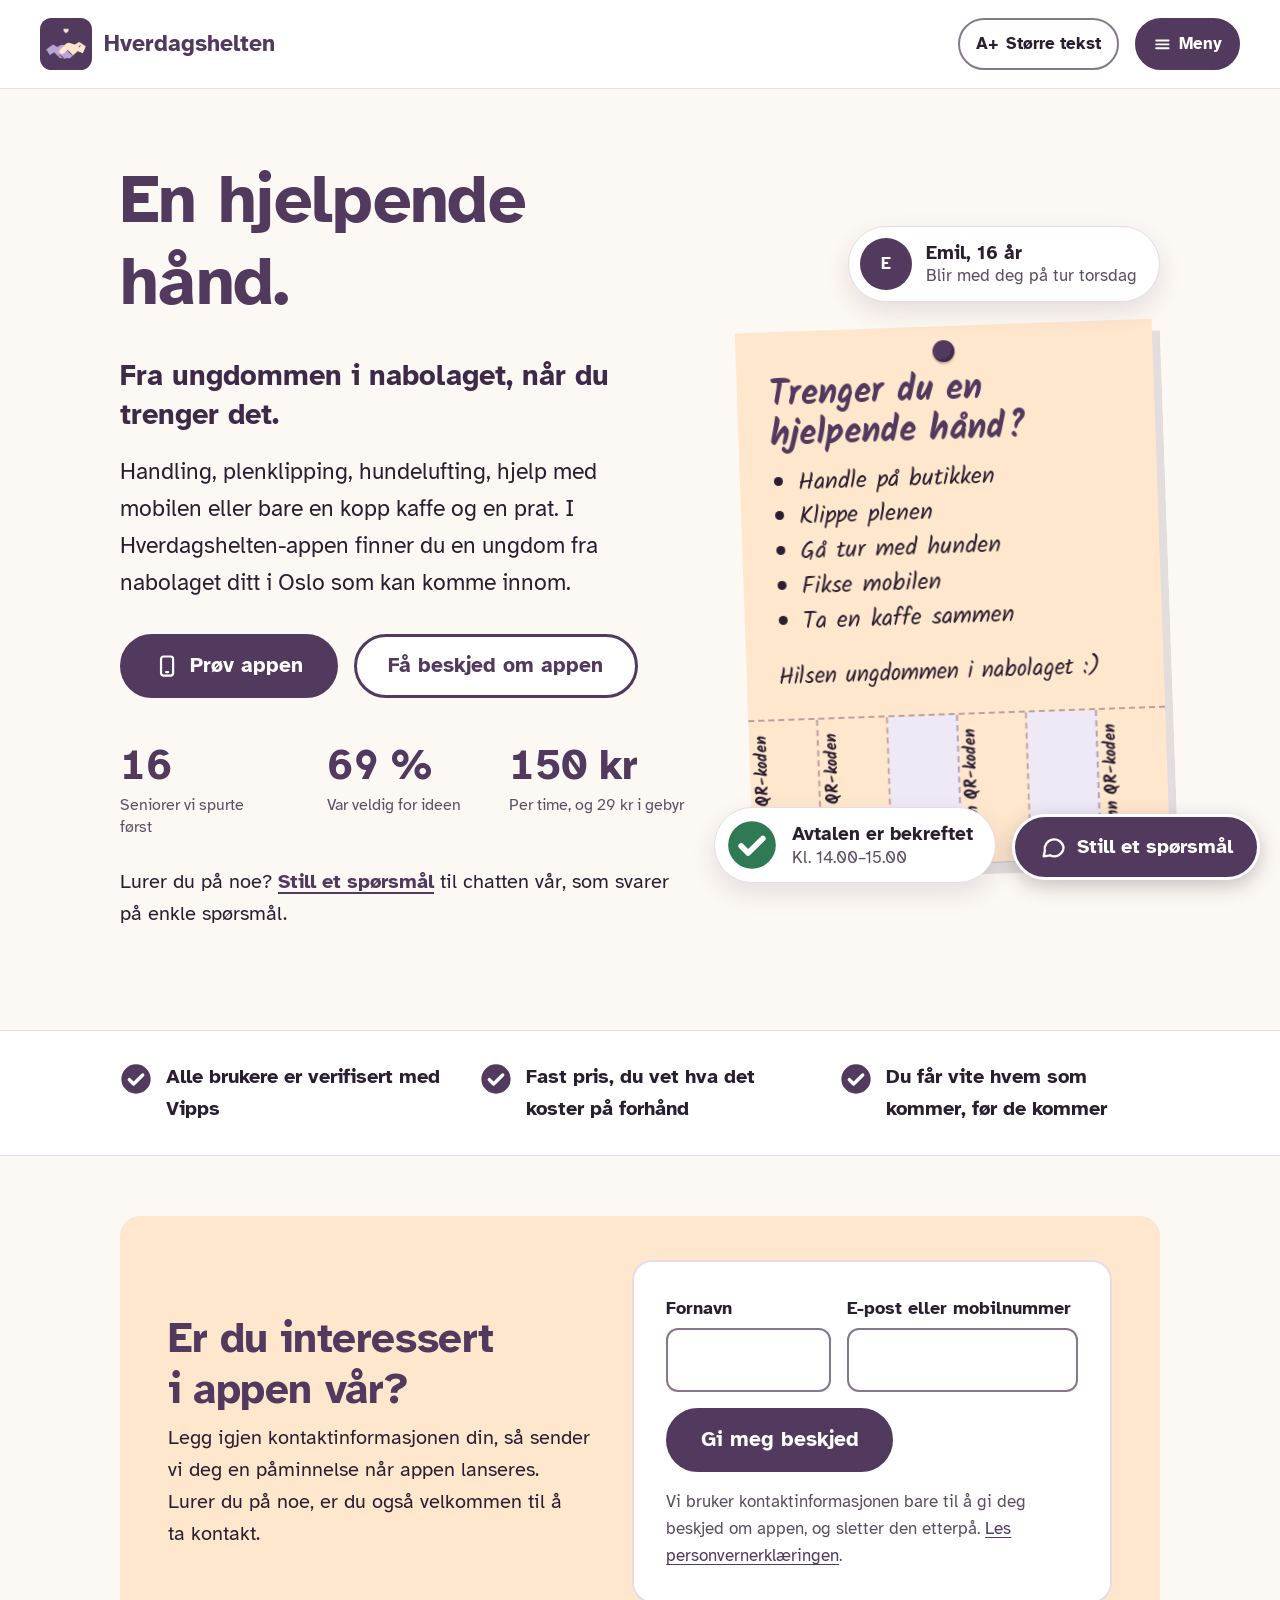
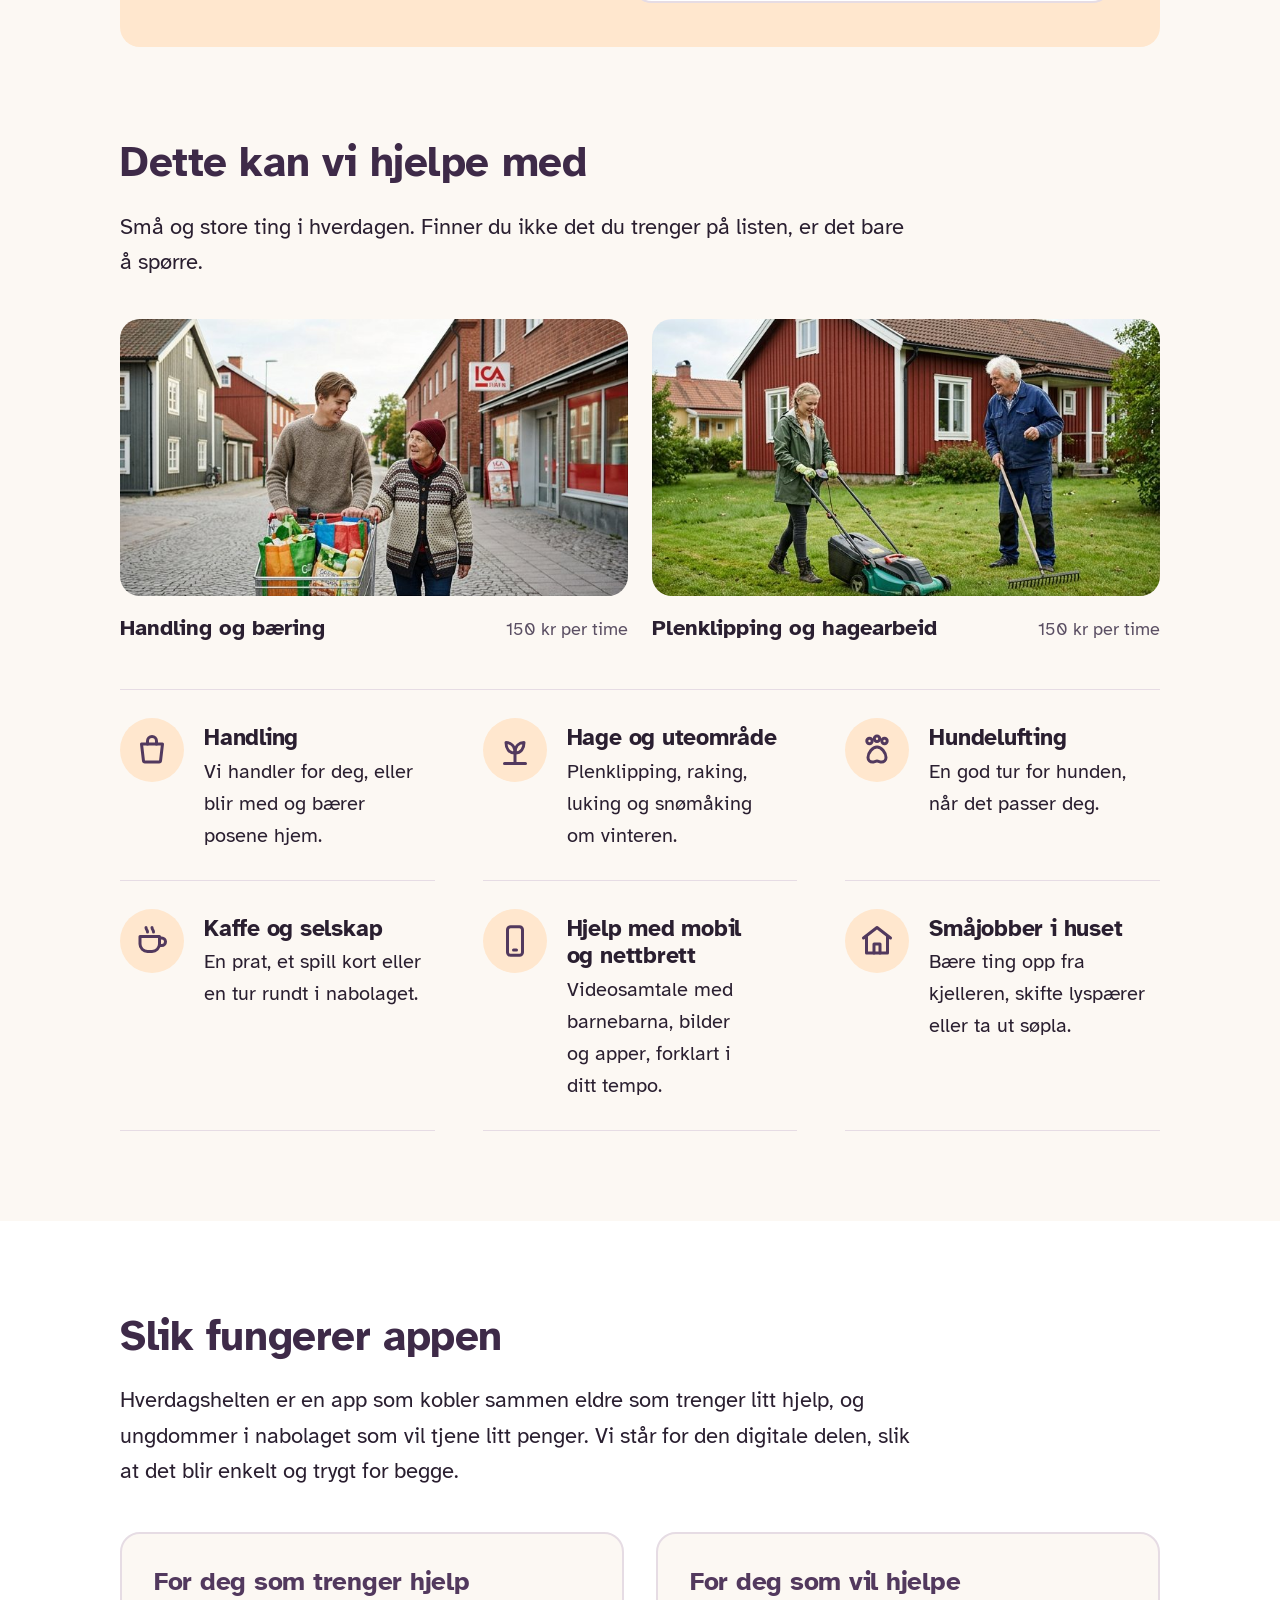
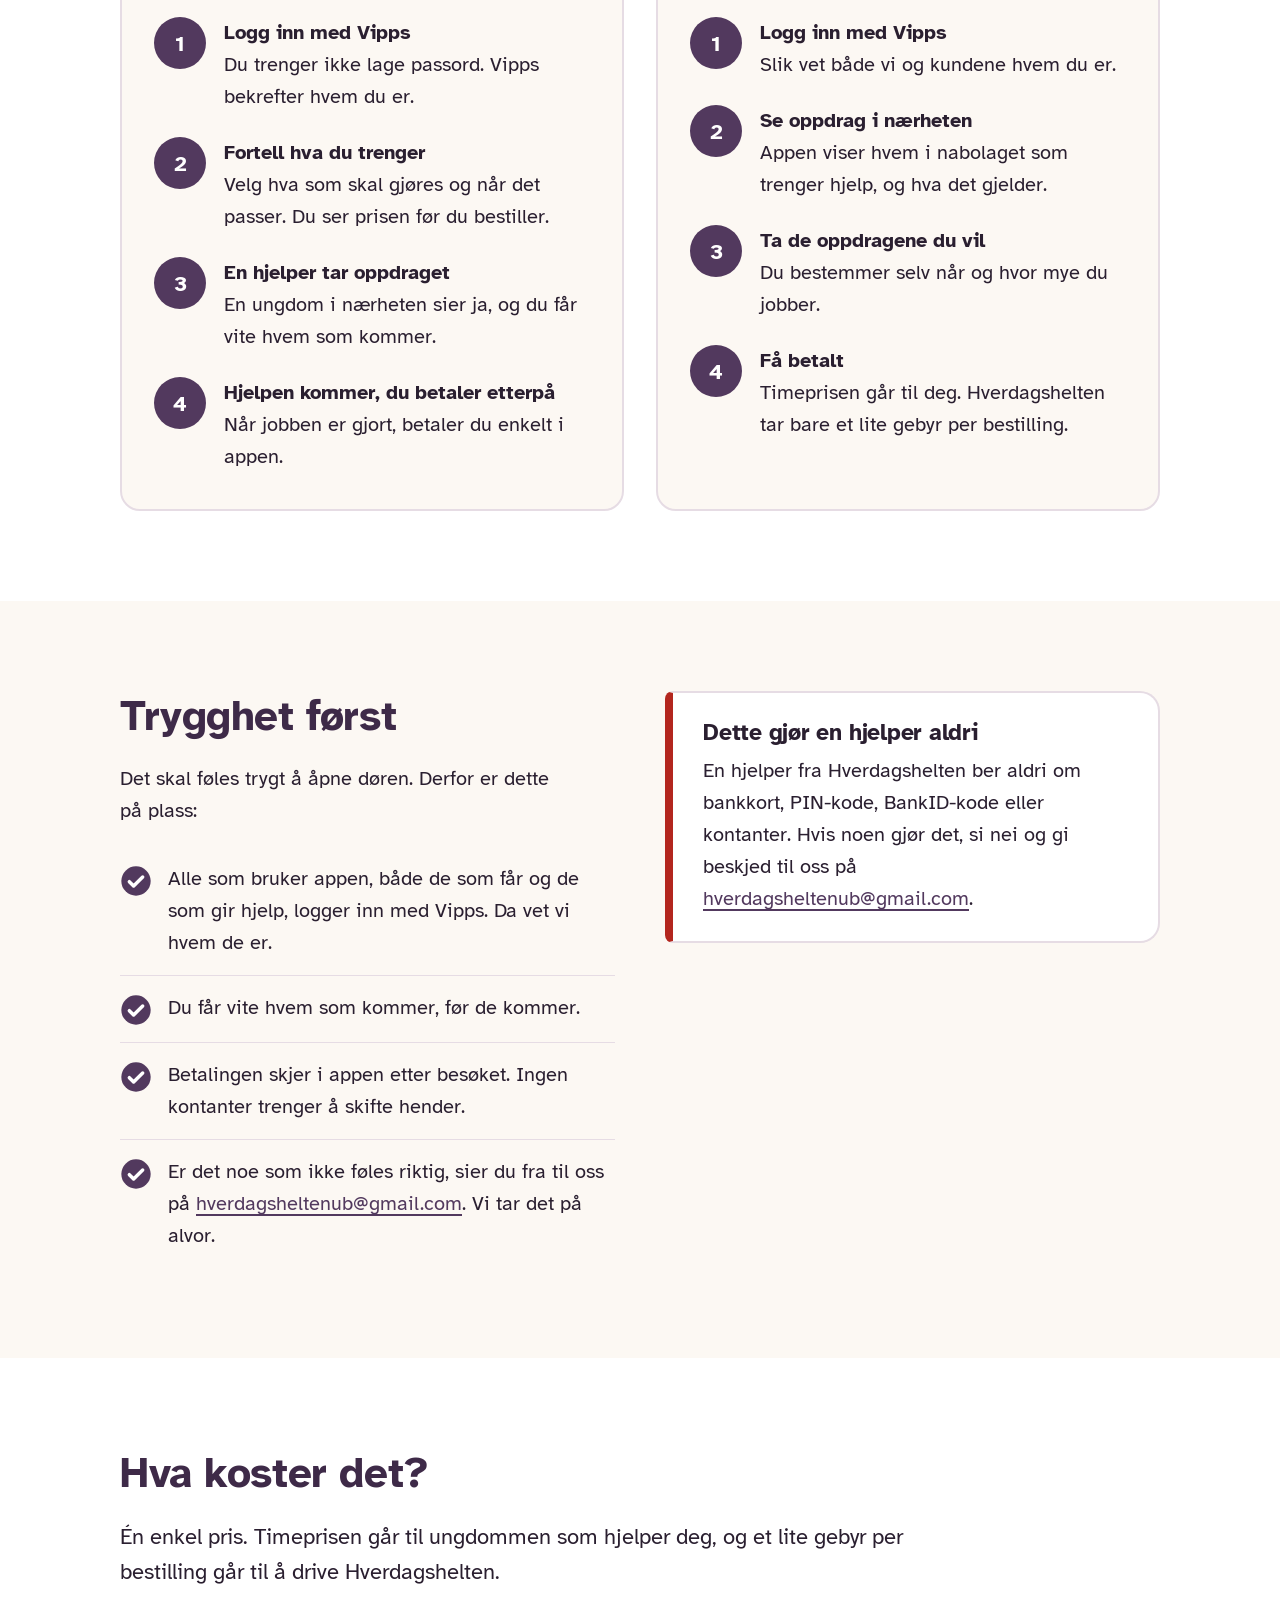
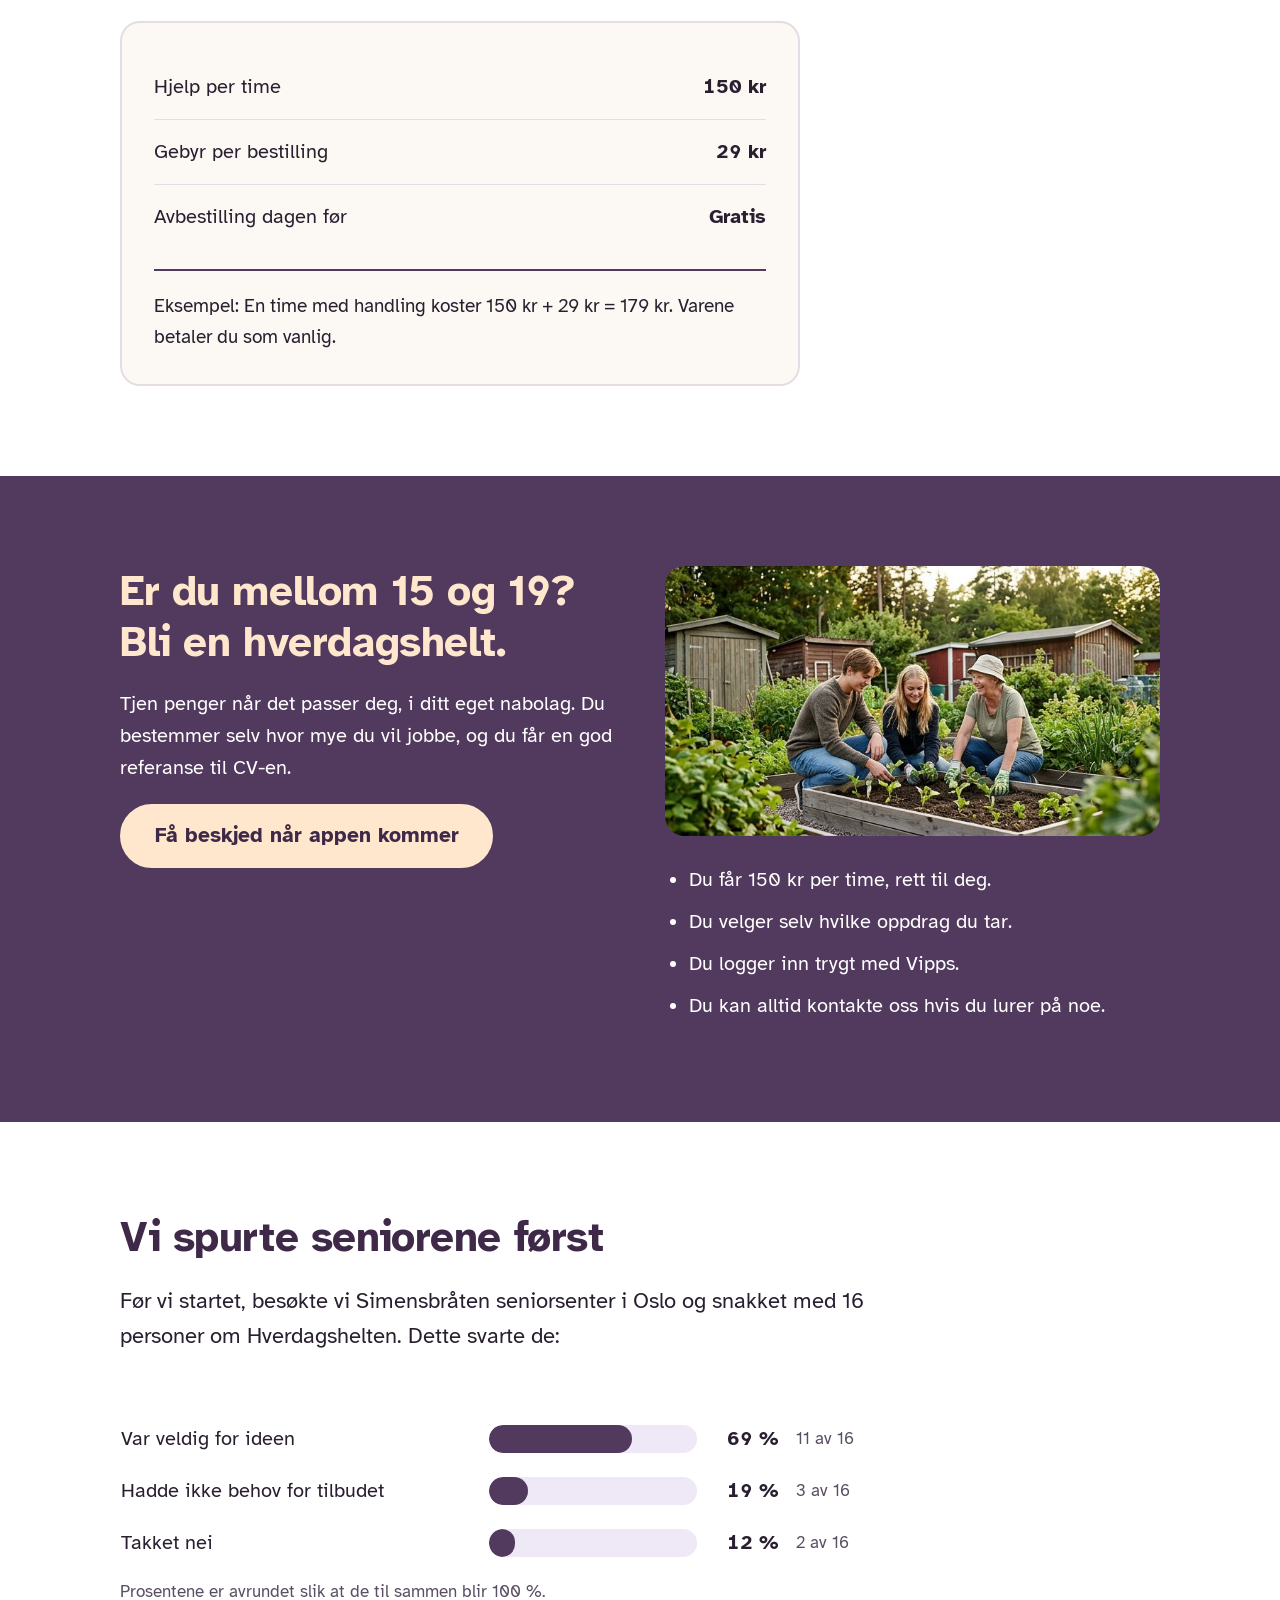
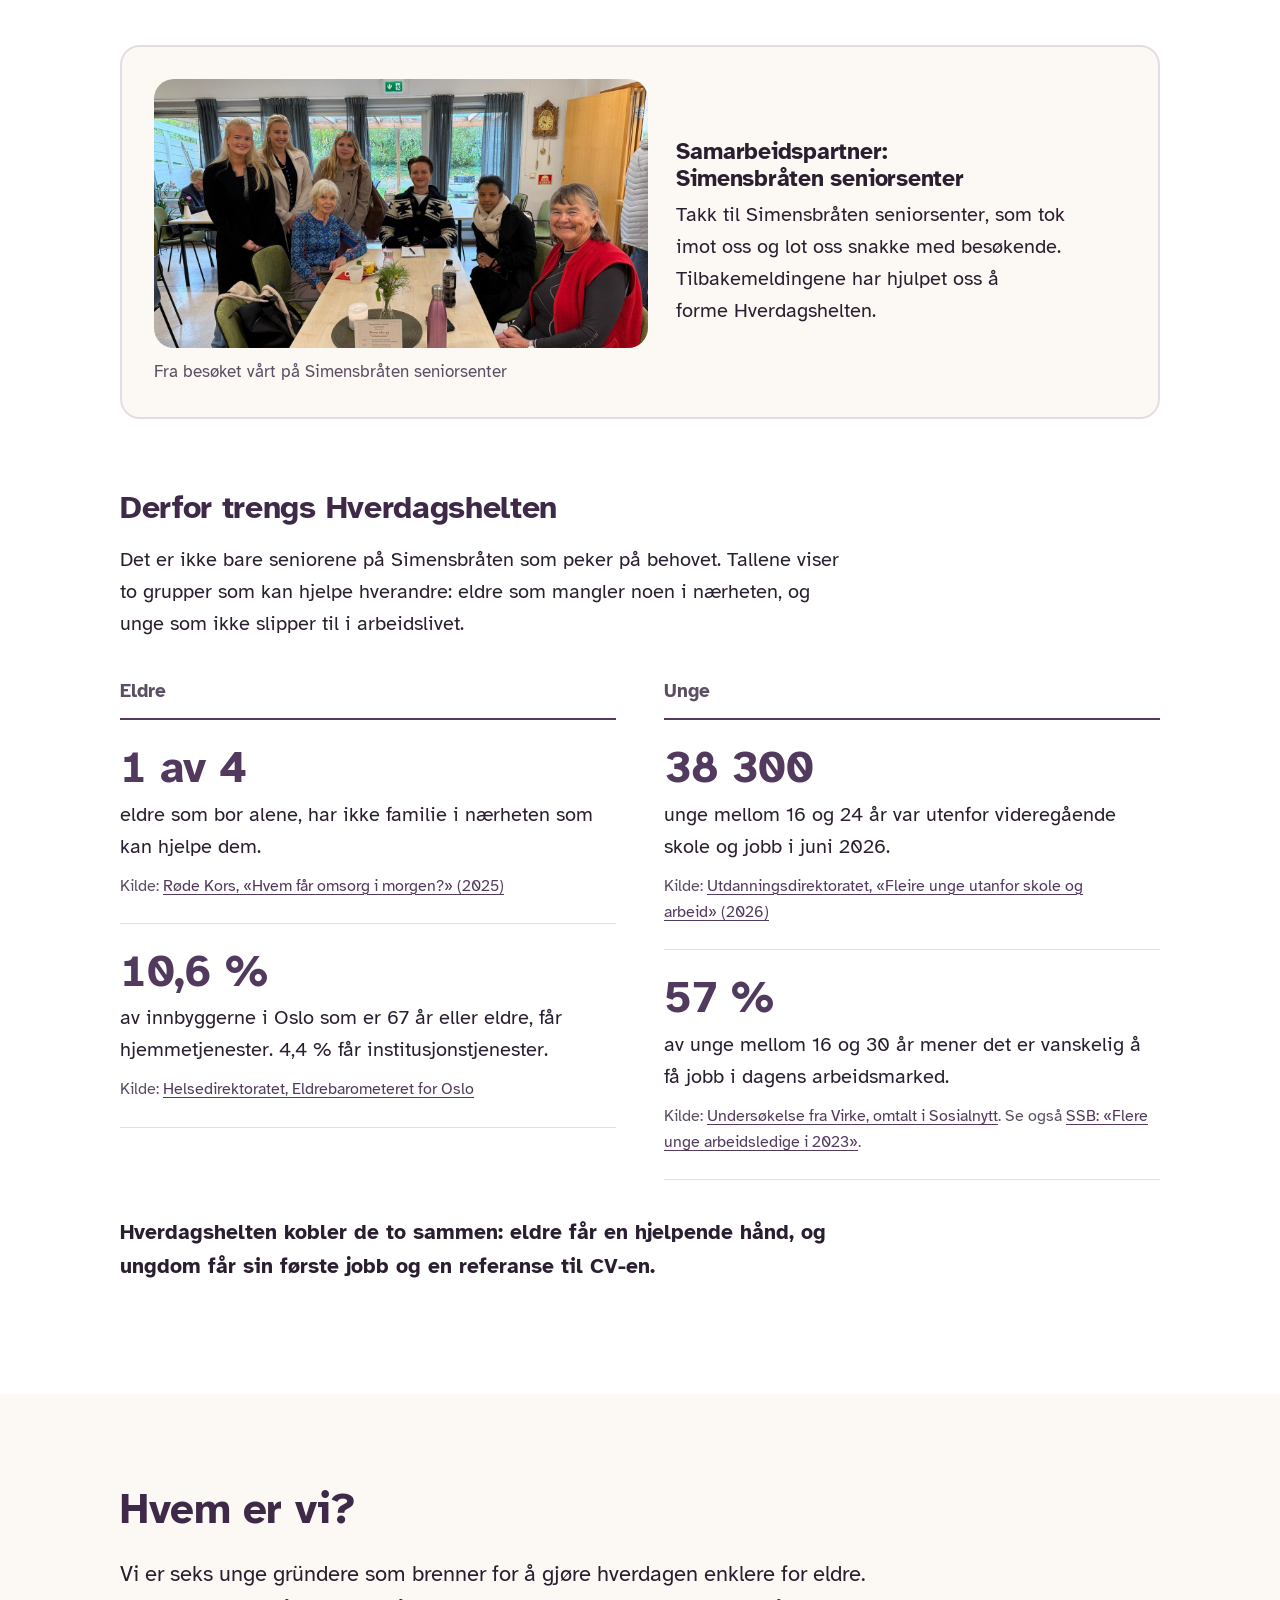
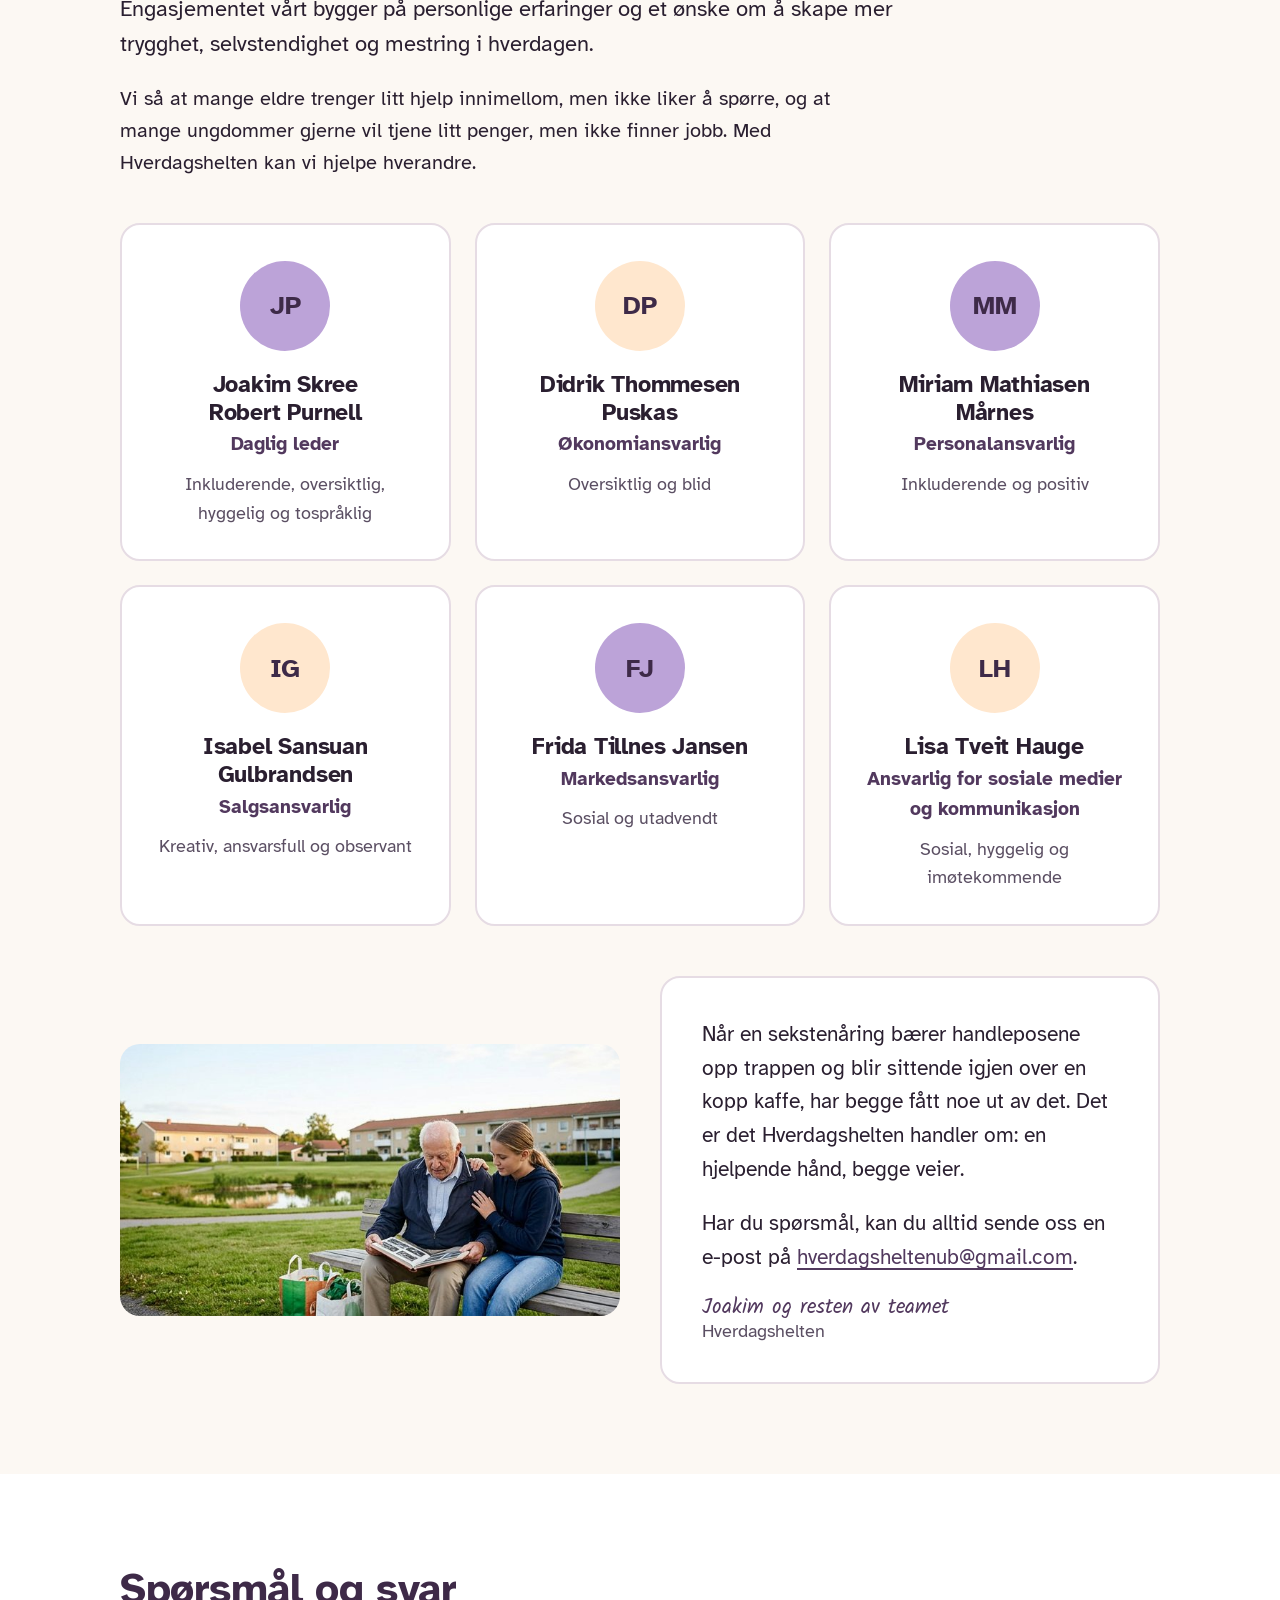
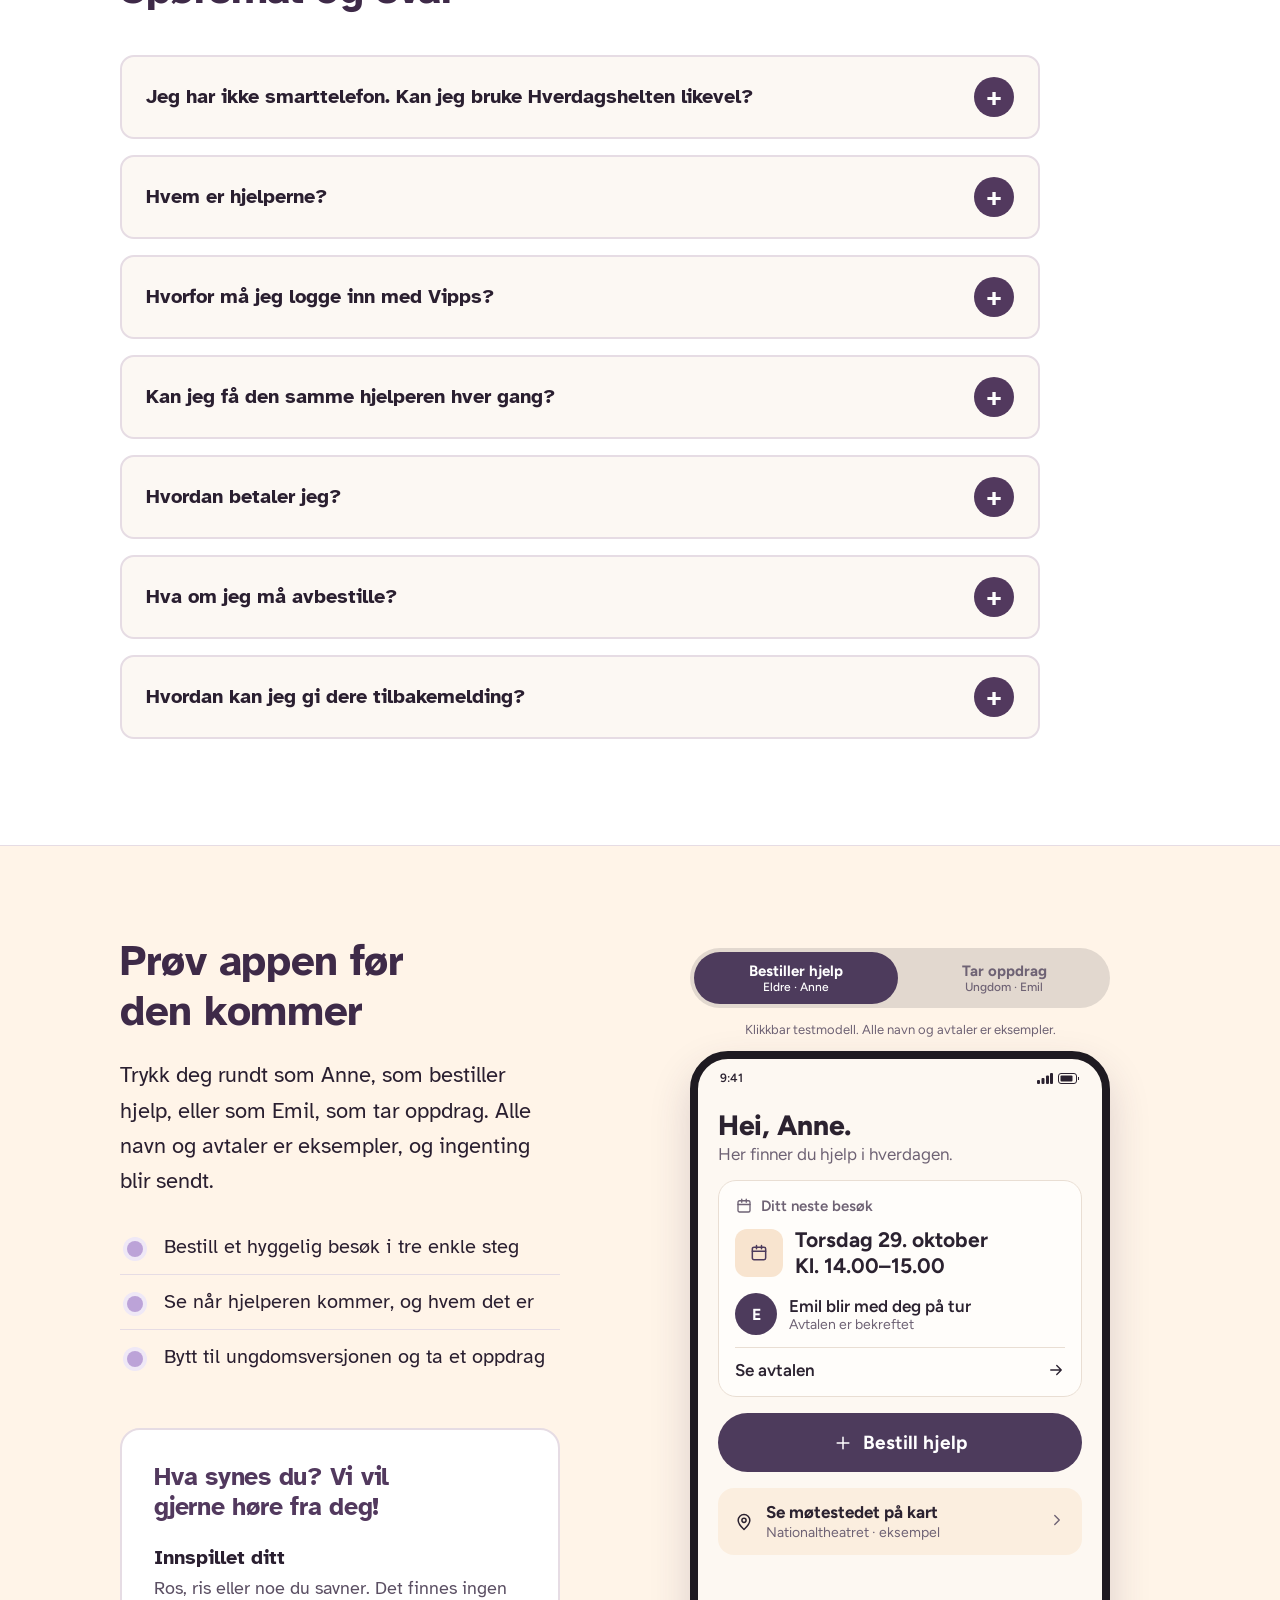
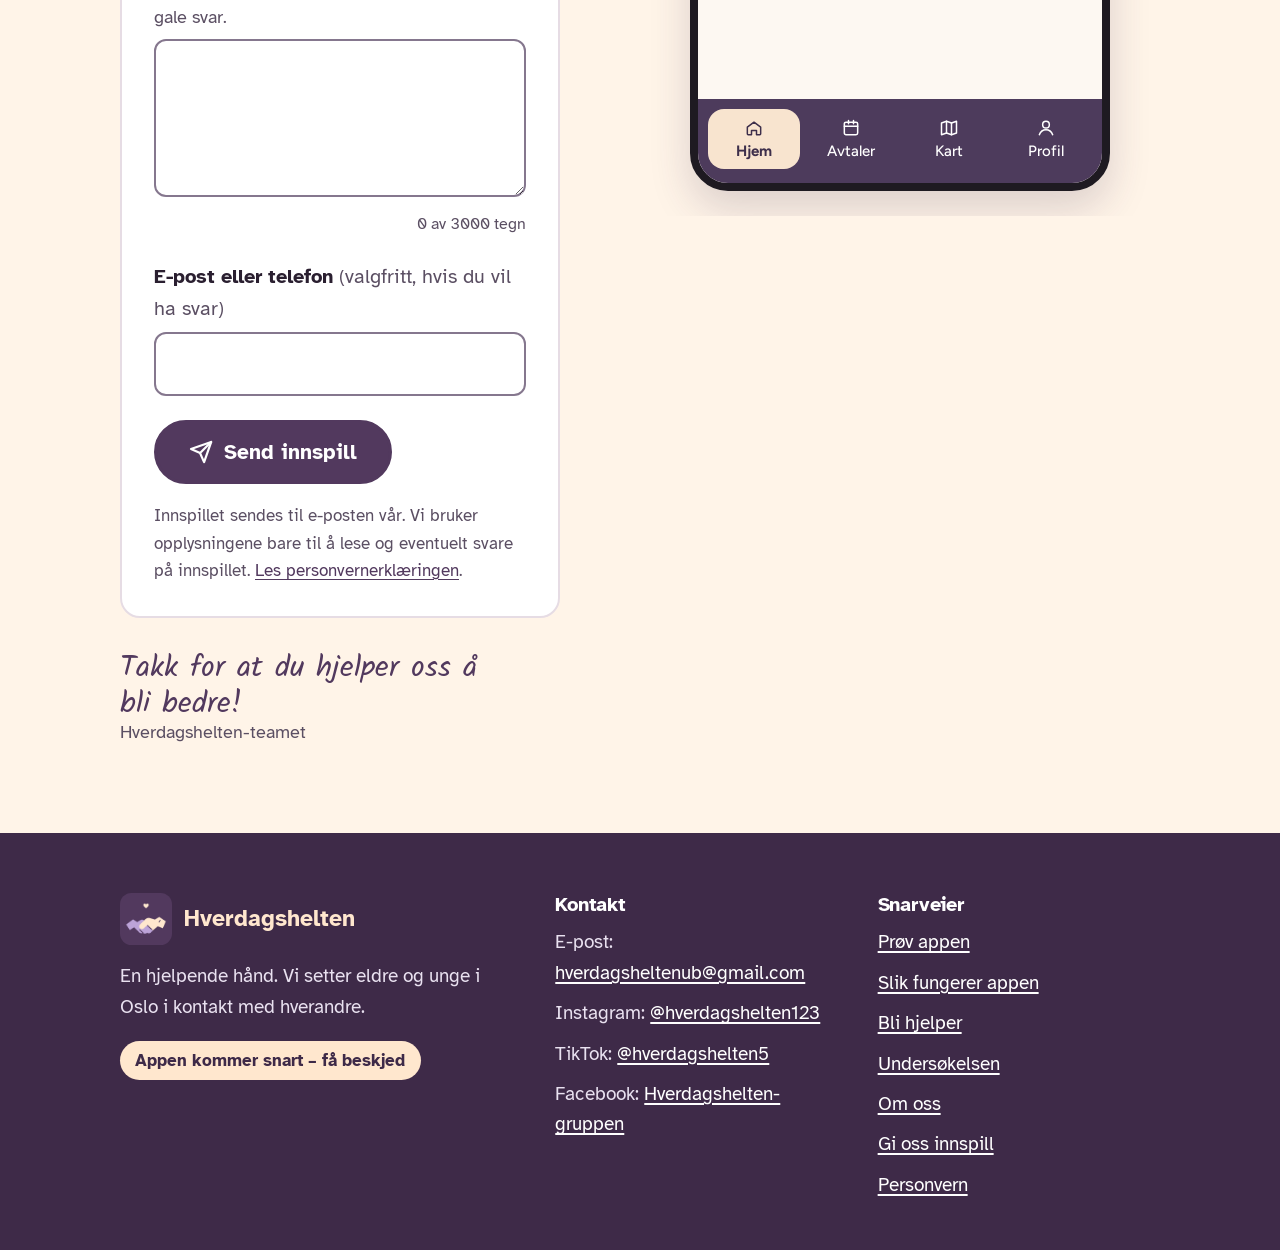
==== commit 304bbf67: "Legg til tall og kilder som viser behovet for Hverdagshelten Ny del «Derfor trengs Hverdagshelten» u" ====
--- a/index.html
+++ b/index.html
@@ -324,6 +324,45 @@
           <h3>Samarbeidspartner: Simensbråten seniorsenter</h3>
           <p>Takk til Simensbråten seniorsenter, som tok imot oss og lot oss snakke med besøkende. Tilbakemeldingene har hjulpet oss å forme Hverdagshelten.</p>
         </div>
+      </div>
+
+      <div class="behov">
+        <h3>Derfor trengs Hverdagshelten</h3>
+        <p>Det er ikke bare seniorene på Simensbråten som peker på behovet. Tallene viser to grupper som kan hjelpe hverandre: eldre som mangler noen i nærheten, og unge som ikke slipper til i arbeidslivet.</p>
+
+        <div class="behov-grupper">
+          <div class="behov-gruppe">
+            <h4>Eldre</h4>
+            <ul class="fakta">
+              <li>
+                <p class="fakta-tall">1 av 4</p>
+                <p>eldre som bor alene, har ikke familie i nærheten som kan hjelpe dem.</p>
+                <p class="kilde">Kilde: <a href="https://www.rodekors.no/globalassets/_rapporter/eldre/2025_hvem-far-omsorg-i-morgen_uu.pdf" rel="noopener">Røde Kors, «Hvem får omsorg i morgen?» (2025)</a></p>
+              </li>
+              <li>
+                <p class="fakta-tall">10,6&nbsp;%</p>
+                <p>av innbyggerne i Oslo som er 67 år eller eldre, får hjemmetjenester. 4,4&nbsp;% får institusjonstjenester.</p>
+                <p class="kilde">Kilde: <a href="https://www.helsedirektoratet.no/statistikk/eldrebarometeret/eldrebarometeret-kommune?municipalityId=0301" rel="noopener">Helsedirektoratet, Eldrebarometeret for Oslo</a></p>
+              </li>
+            </ul>
+          </div>
+          <div class="behov-gruppe">
+            <h4>Unge</h4>
+            <ul class="fakta">
+              <li>
+                <p class="fakta-tall">38&nbsp;300</p>
+                <p>unge mellom 16 og 24 år var utenfor videregående skole og jobb i juni 2026.</p>
+                <p class="kilde">Kilde: <a href="https://www.udir.no/tall-og-forskning/statistikk/statistikk-videregaende-skole/analyser/2026/fleire-unge-utanfor-skole-og-arbeid/" rel="noopener">Utdanningsdirektoratet, «Fleire unge utanfor skole og arbeid» (2026)</a></p>
+              </li>
+              <li>
+                <p class="fakta-tall">57&nbsp;%</p>
+                <p>av unge mellom 16 og 30 år mener det er vanskelig å få jobb i dagens arbeidsmarked.</p>
+                <p class="kilde">Kilde: <a href="https://sosialnytt.com/ny-undersokelse-over-halvparten-av-unge-sliter-med-a-fa-jobb/" rel="noopener">Undersøkelse fra Virke, omtalt i Sosialnytt</a>. Se også <a href="https://www.ssb.no/arbeid-og-lonn/sysselsetting/statistikk/arbeidskraftundersokelsen/artikler/flere-unge-arbeidsledige-i-2023" rel="noopener">SSB: «Flere unge arbeidsledige i 2023»</a>.</p>
+              </li>
+            </ul>
+          </div>
+        </div>
+        <p class="behov-slutt">Hverdagshelten kobler de to sammen: eldre får en hjelpende hånd, og ungdom får sin første jobb og en referanse til CV-en.</p>
       </div>
     </div>
   </section>
--- a/stil.css
+++ b/stil.css
@@ -308,6 +308,23 @@
 .partner-foto { aspect-ratio: 4 / 3; }
 .partner h3 { margin-bottom: .3rem; }
 .partner p { margin: 0; }
+
+/* Tallene bak ideen: kort med store tall og kilde */
+.behov { margin-top: 3.5rem; }
+.behov > h3 { font-size: clamp(1.35rem, 2.6vw, 1.6rem); color: var(--lilla-mork); }
+.behov-grupper { display: grid; gap: 2rem; margin-top: 1.8rem; }
+@media (min-width: 900px) { .behov-grupper { grid-template-columns: 1fr 1fr; gap: 2.4rem; } }
+.behov-gruppe h4 { margin: 0 0 .6rem; font-size: .95rem; color: var(--hint); font-weight: 700; }
+.fakta { list-style: none; padding: 0; margin: 0; border-top: 2px solid var(--lilla); }
+.fakta li { padding: 1.2rem 0; border-bottom: 1px solid var(--strek); }
+.fakta p { margin: 0; }
+.fakta-tall { font-size: 2.2rem; font-weight: 700; line-height: 1.1; color: var(--lilla); font-variant-numeric: tabular-nums; letter-spacing: -0.02em; margin-bottom: .3rem !important; }
+.kilde { font-size: .82rem; color: var(--hint); margin-top: .5rem !important; }
+.behov-slutt { margin-top: 1.8rem; font-weight: 700; font-size: 1.05rem; }
+@media (max-width: 699px) {
+  .behov { margin-top: 2.4rem; }
+  .fakta-tall { font-size: 1.8rem; }
+}
 
 /* Bilder */
 .foto { width: 100%; height: auto; aspect-ratio: 701 / 382; object-fit: cover; border-radius: var(--radius); background: var(--lavendel-lys); }
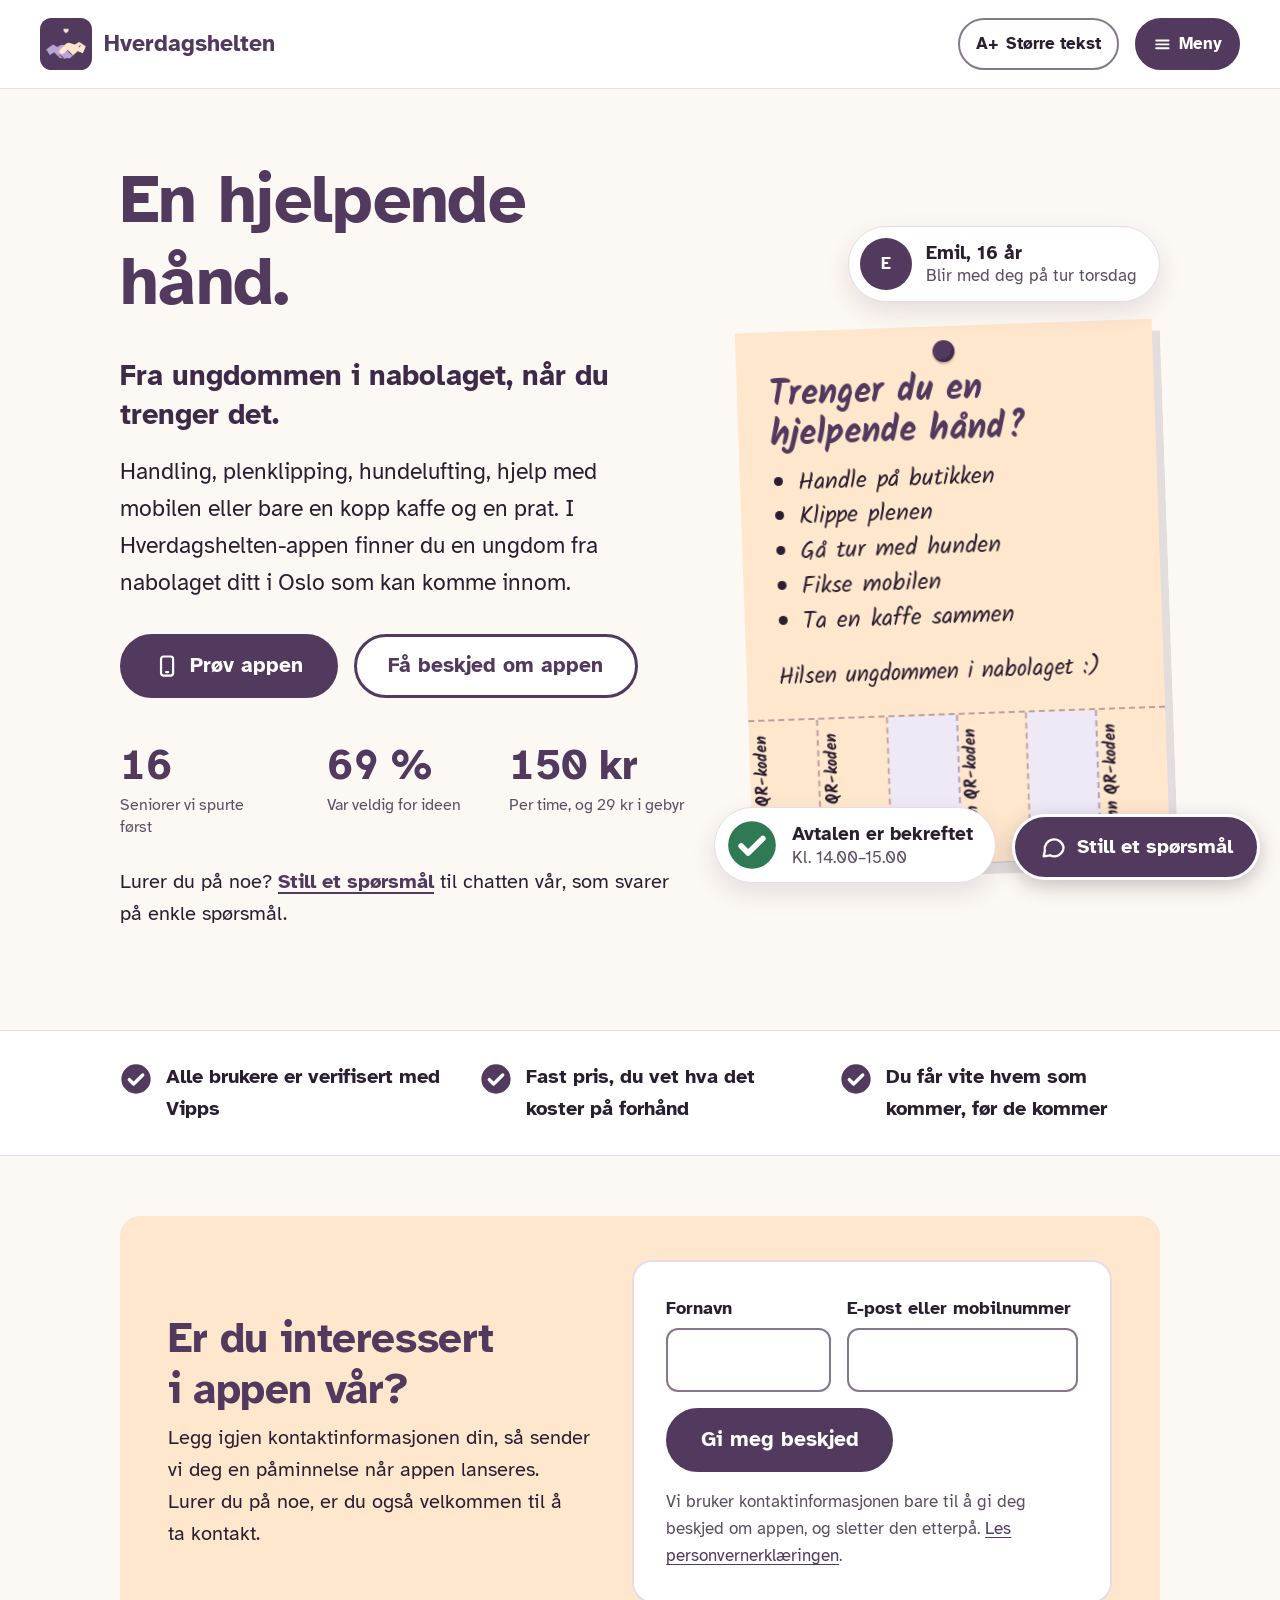
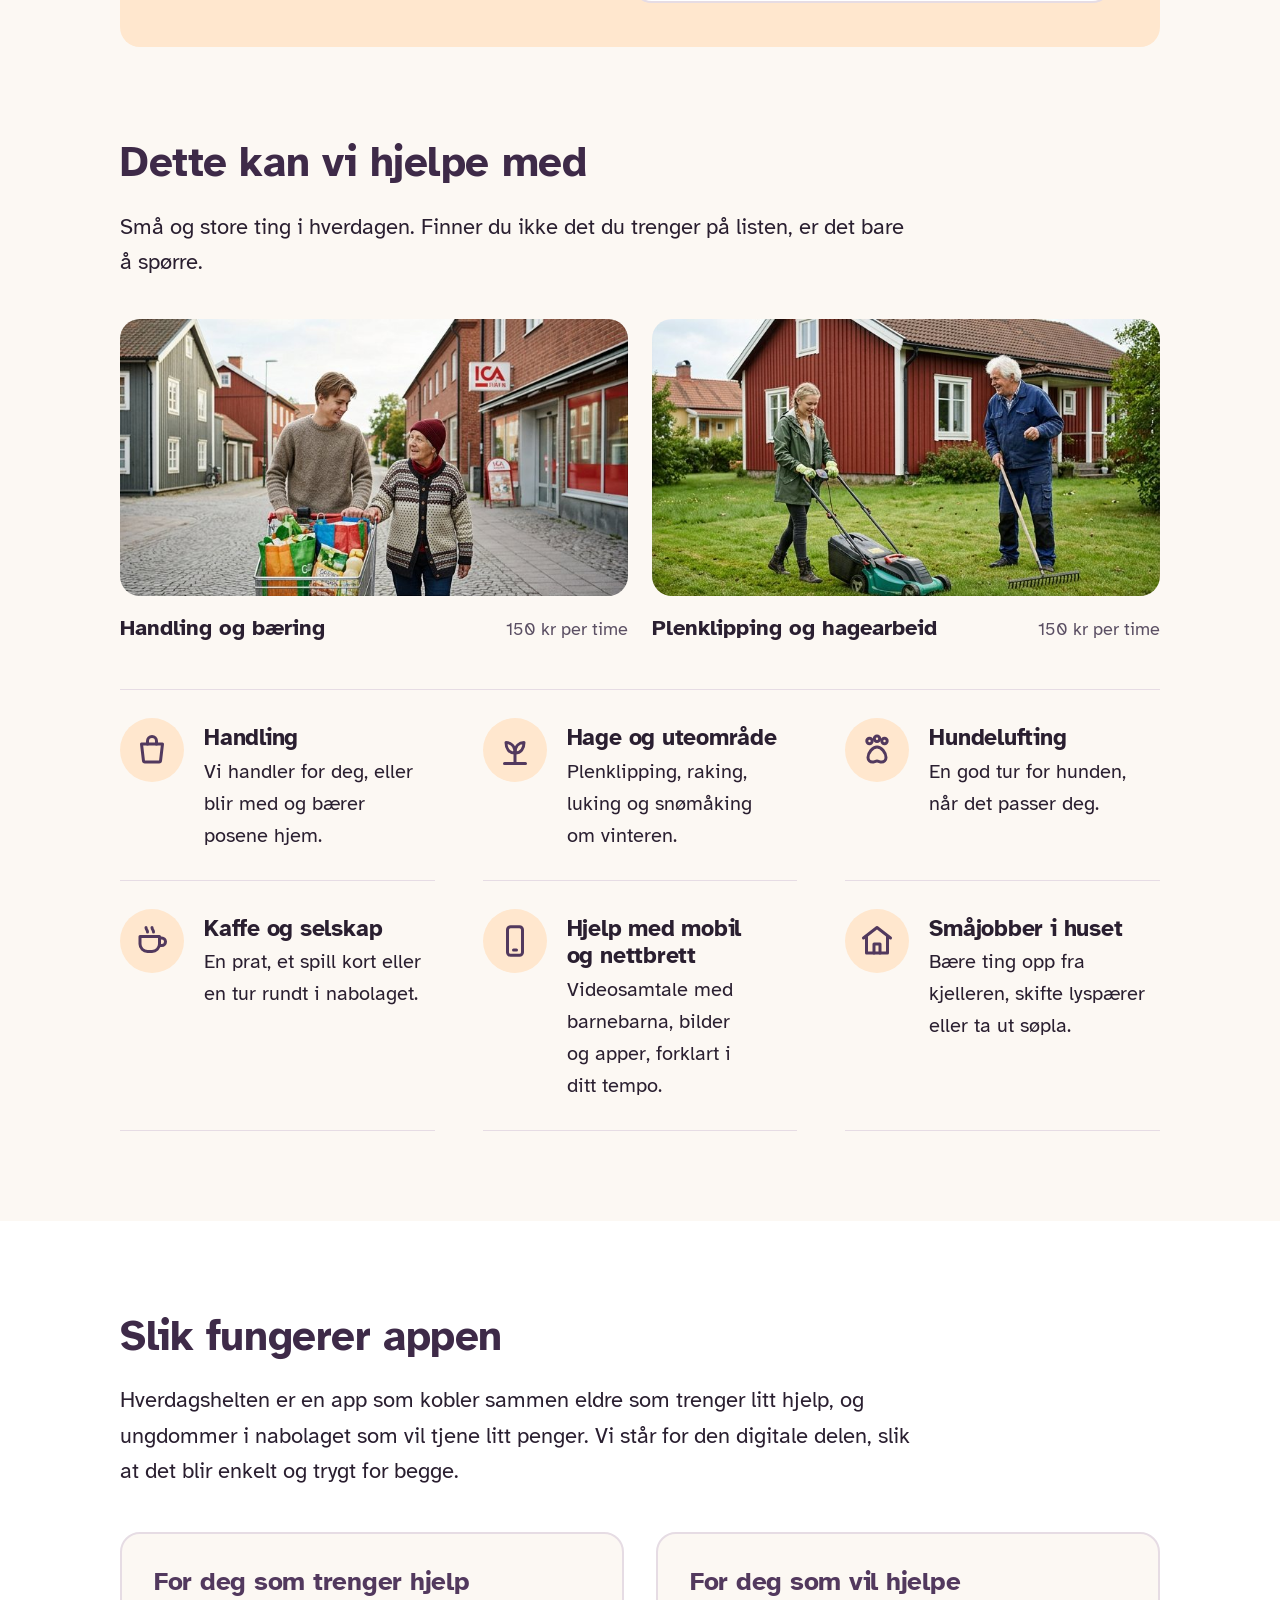
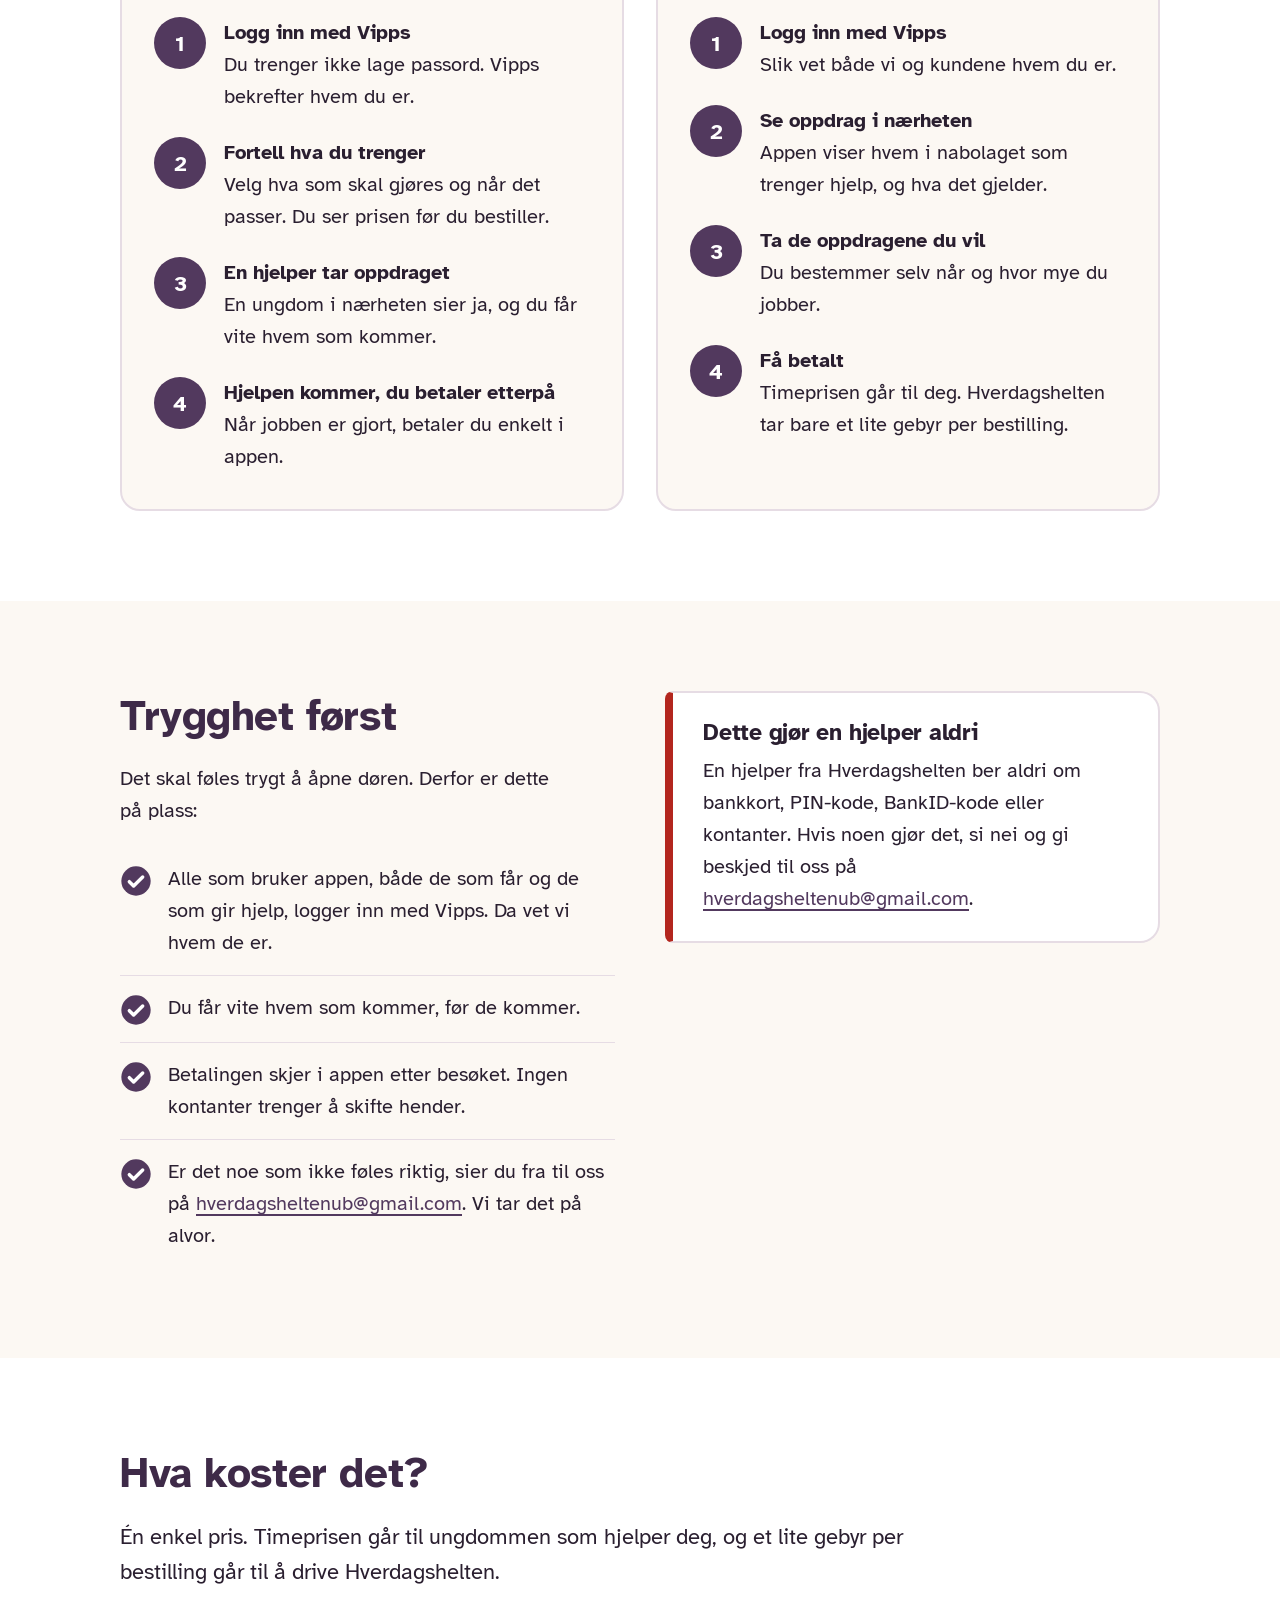
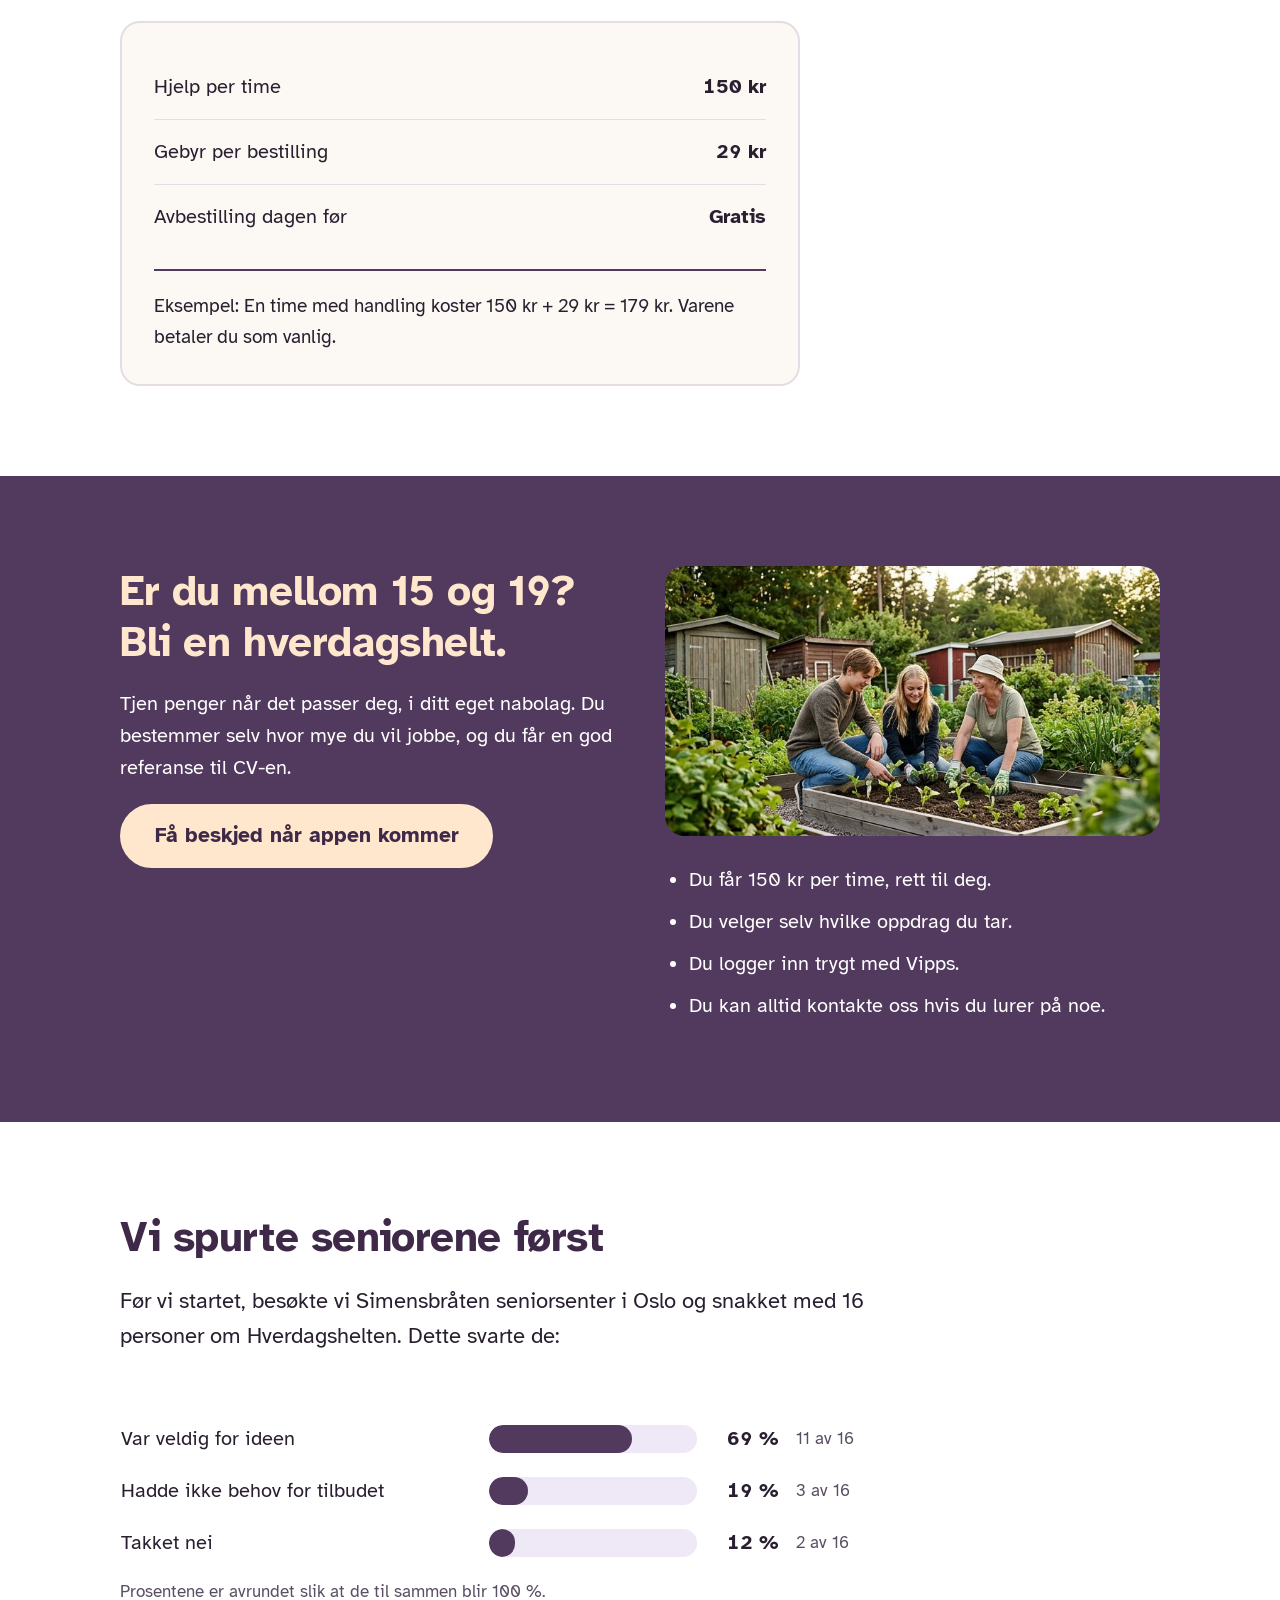
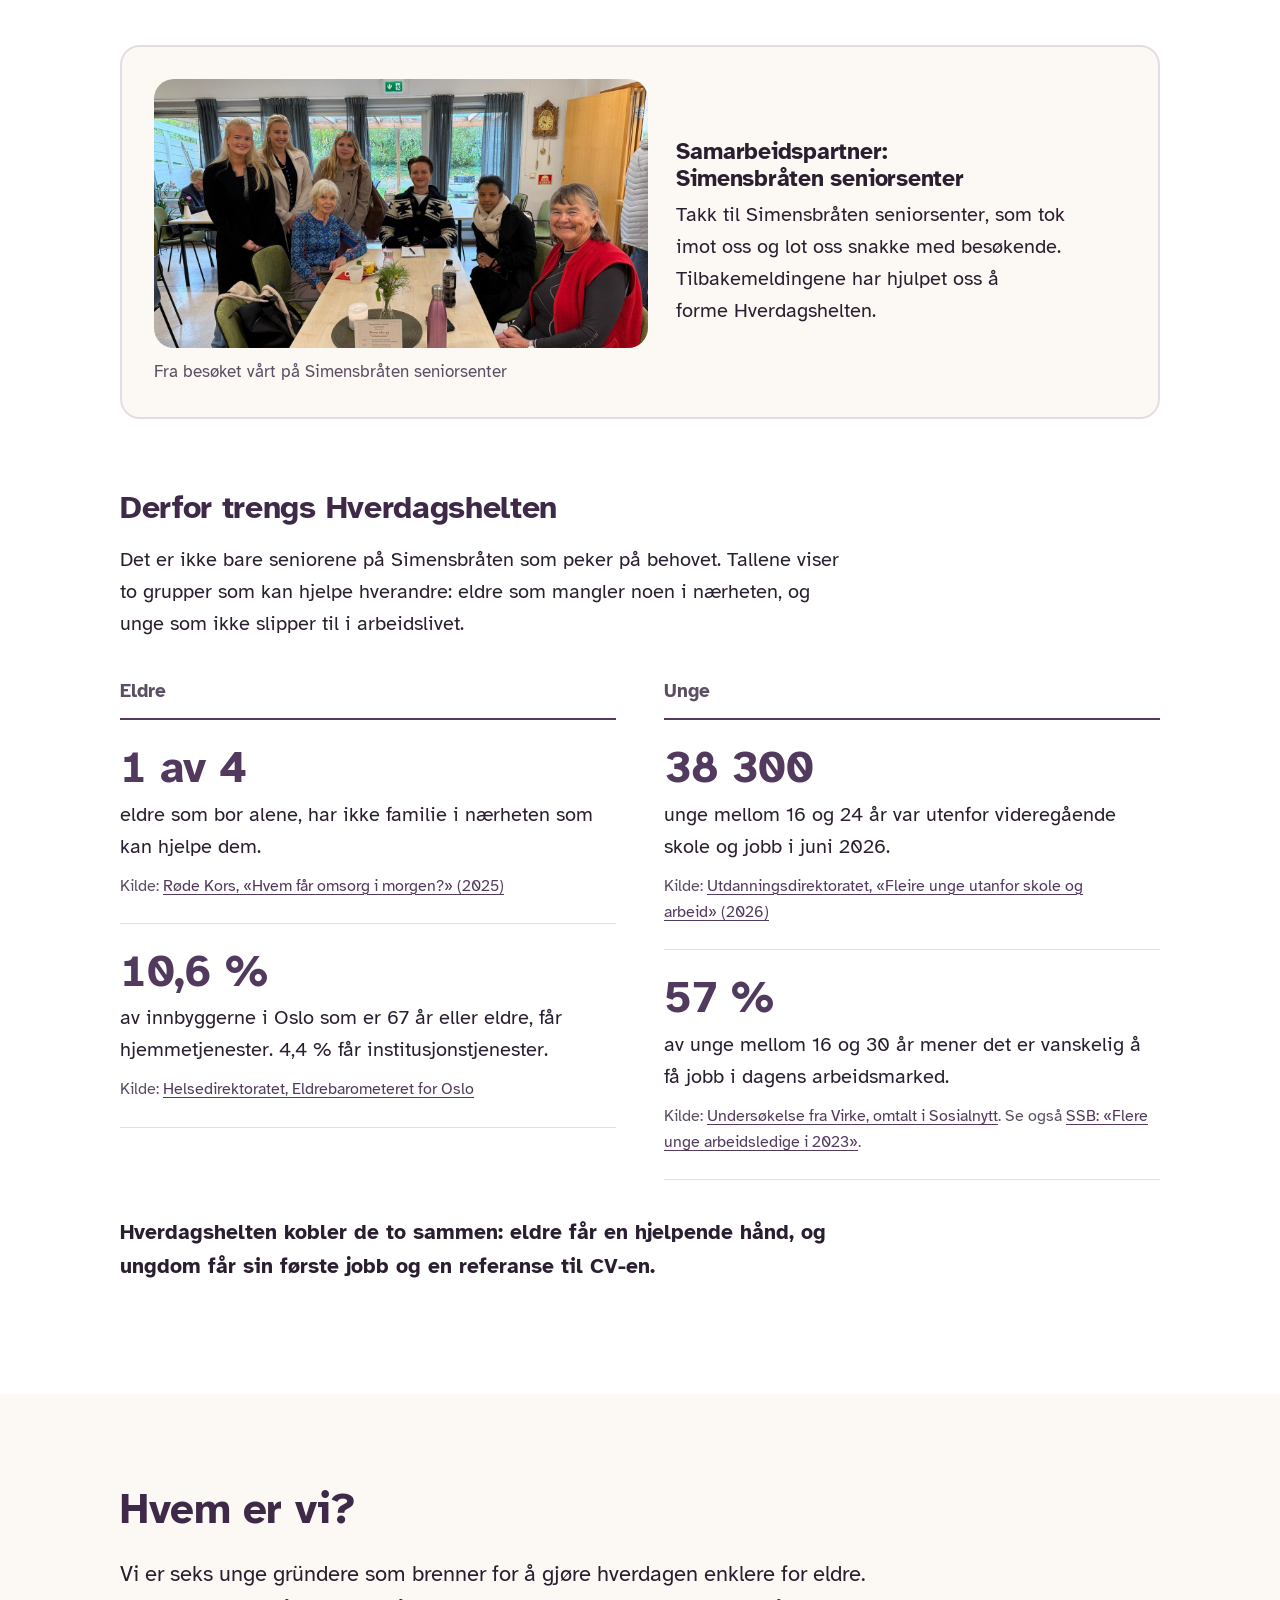
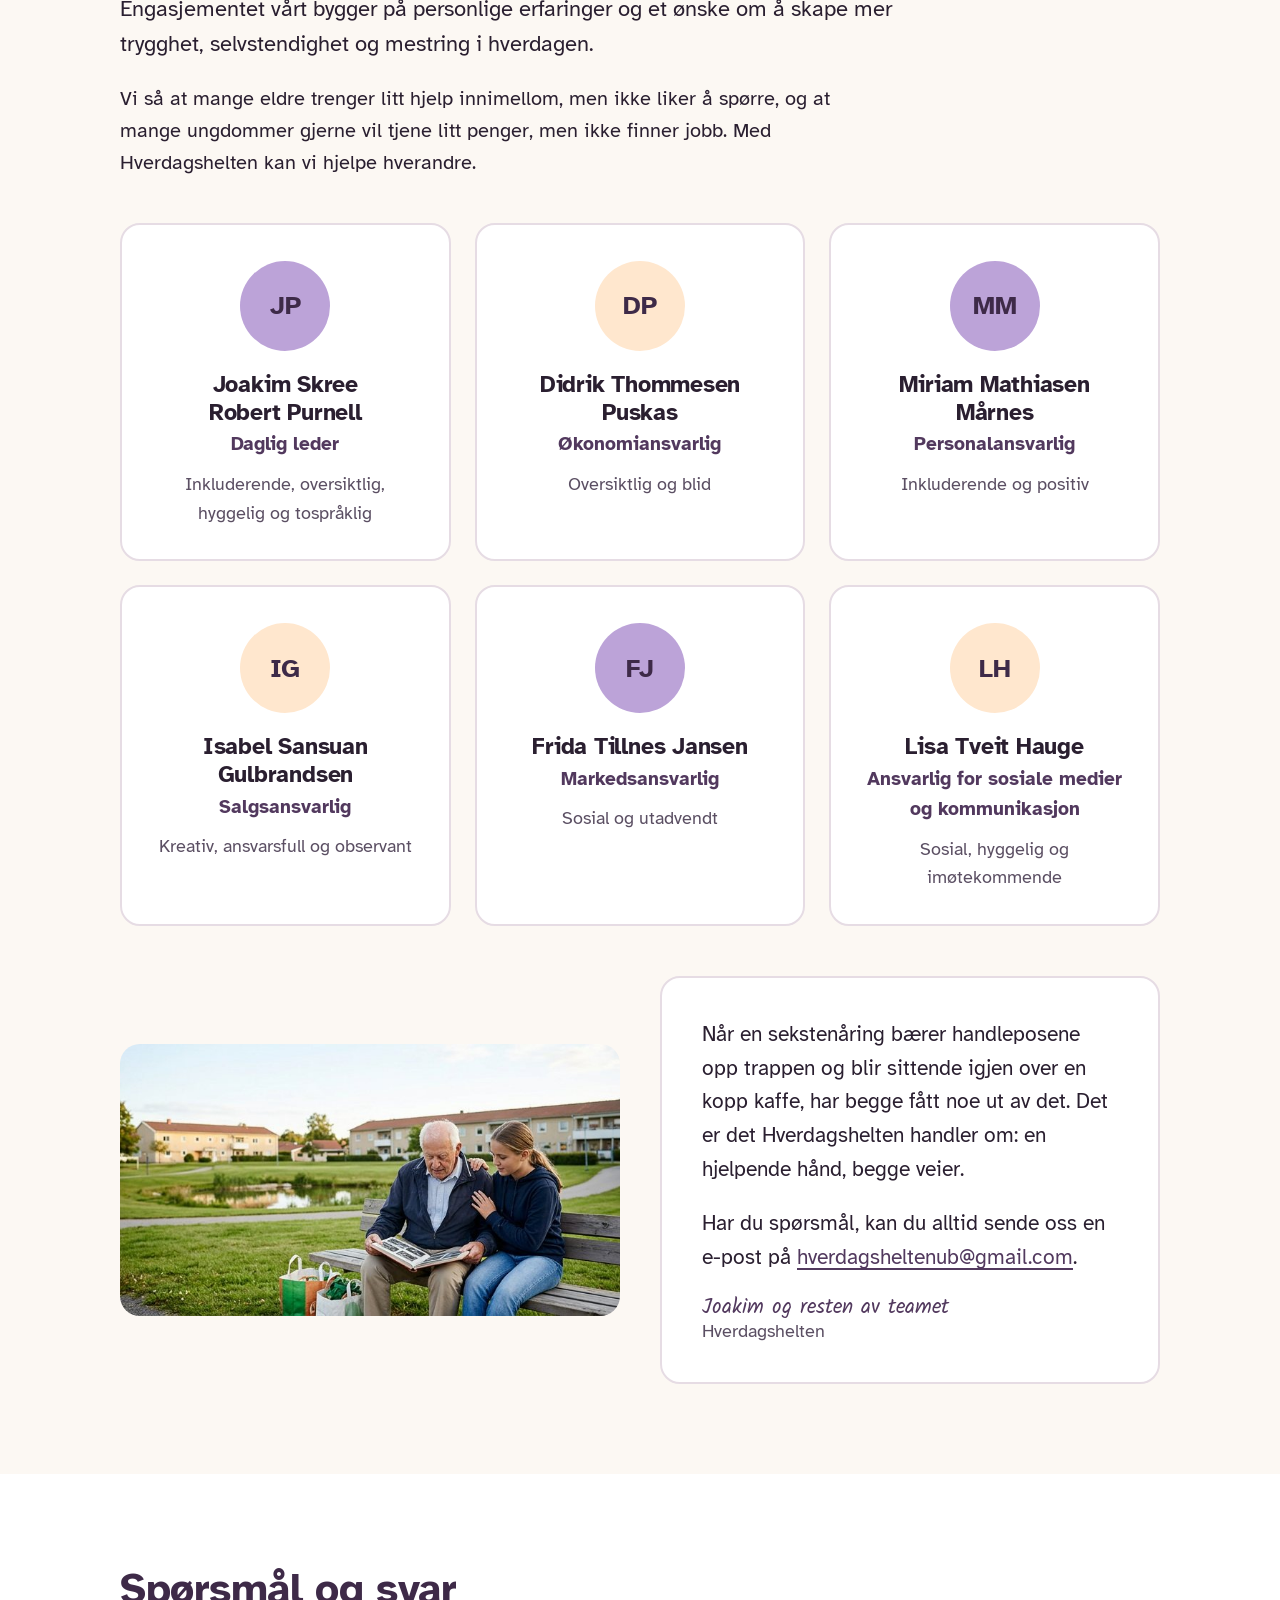
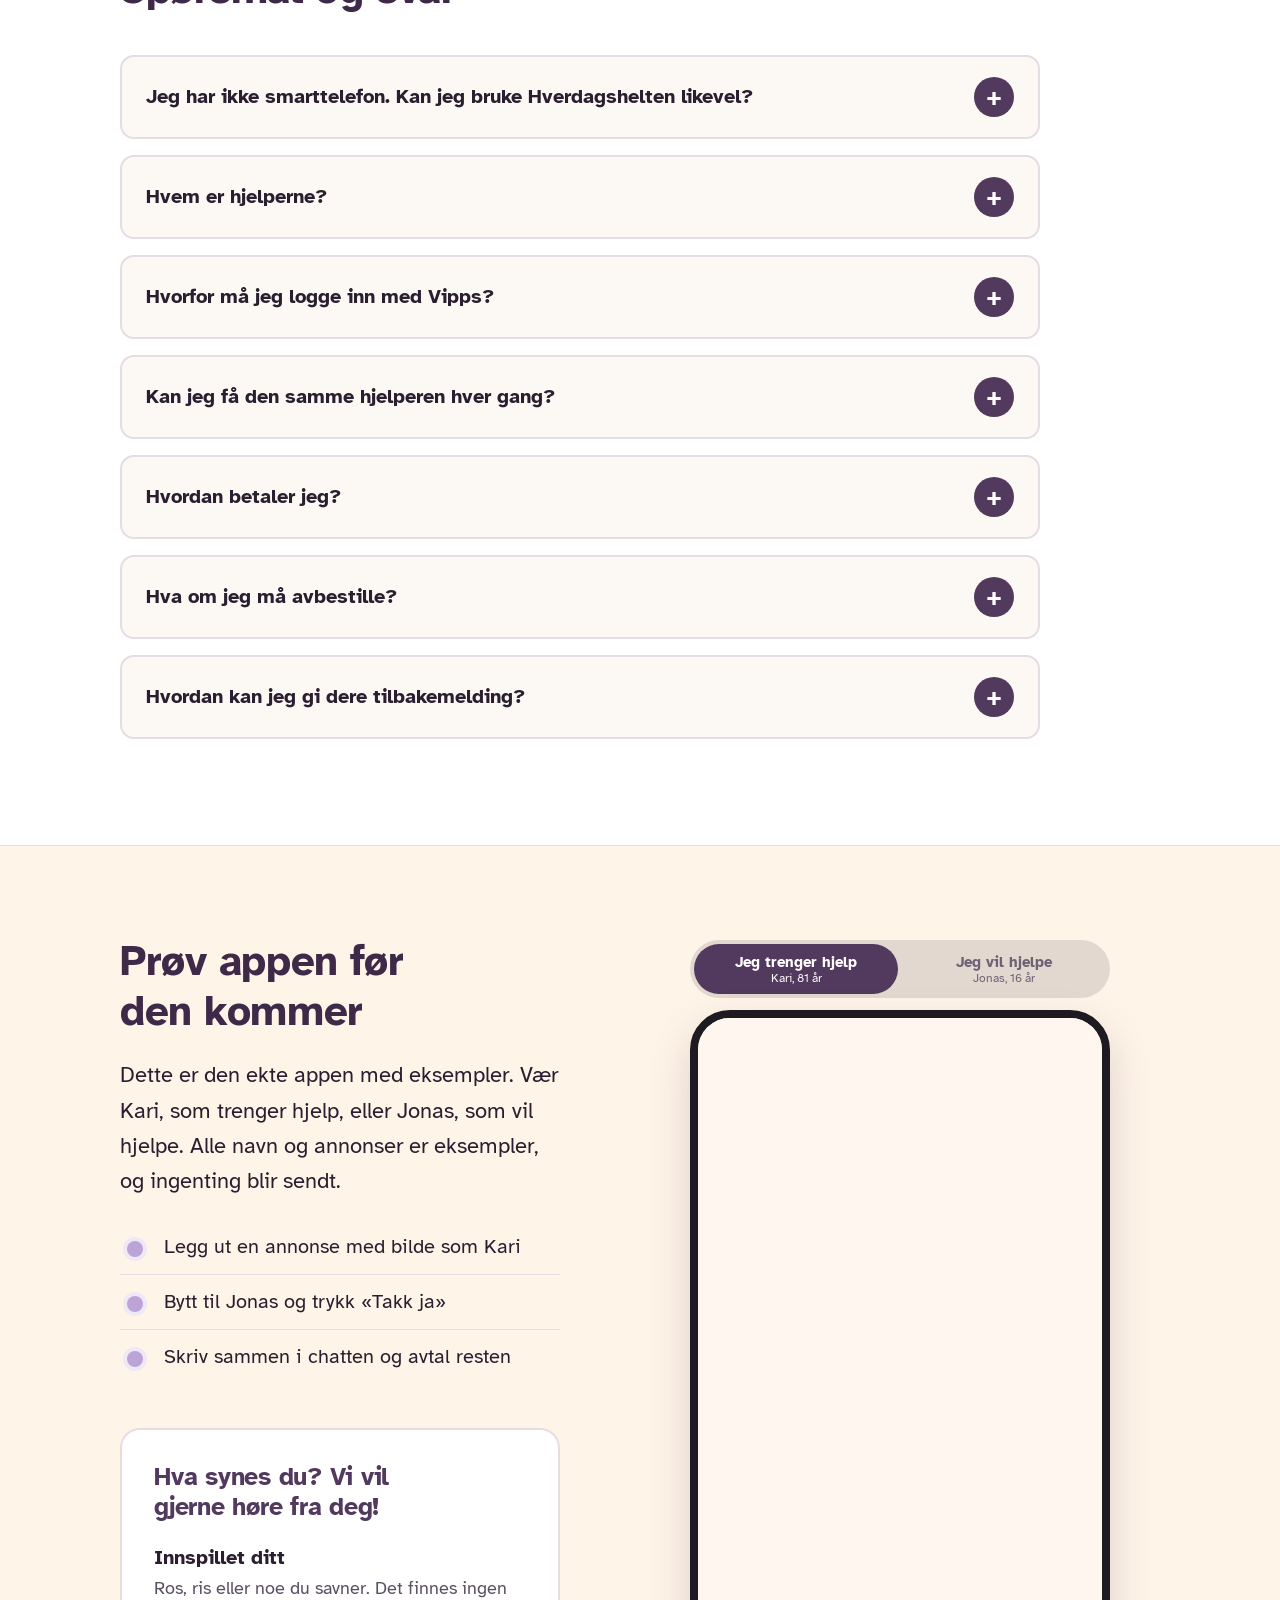
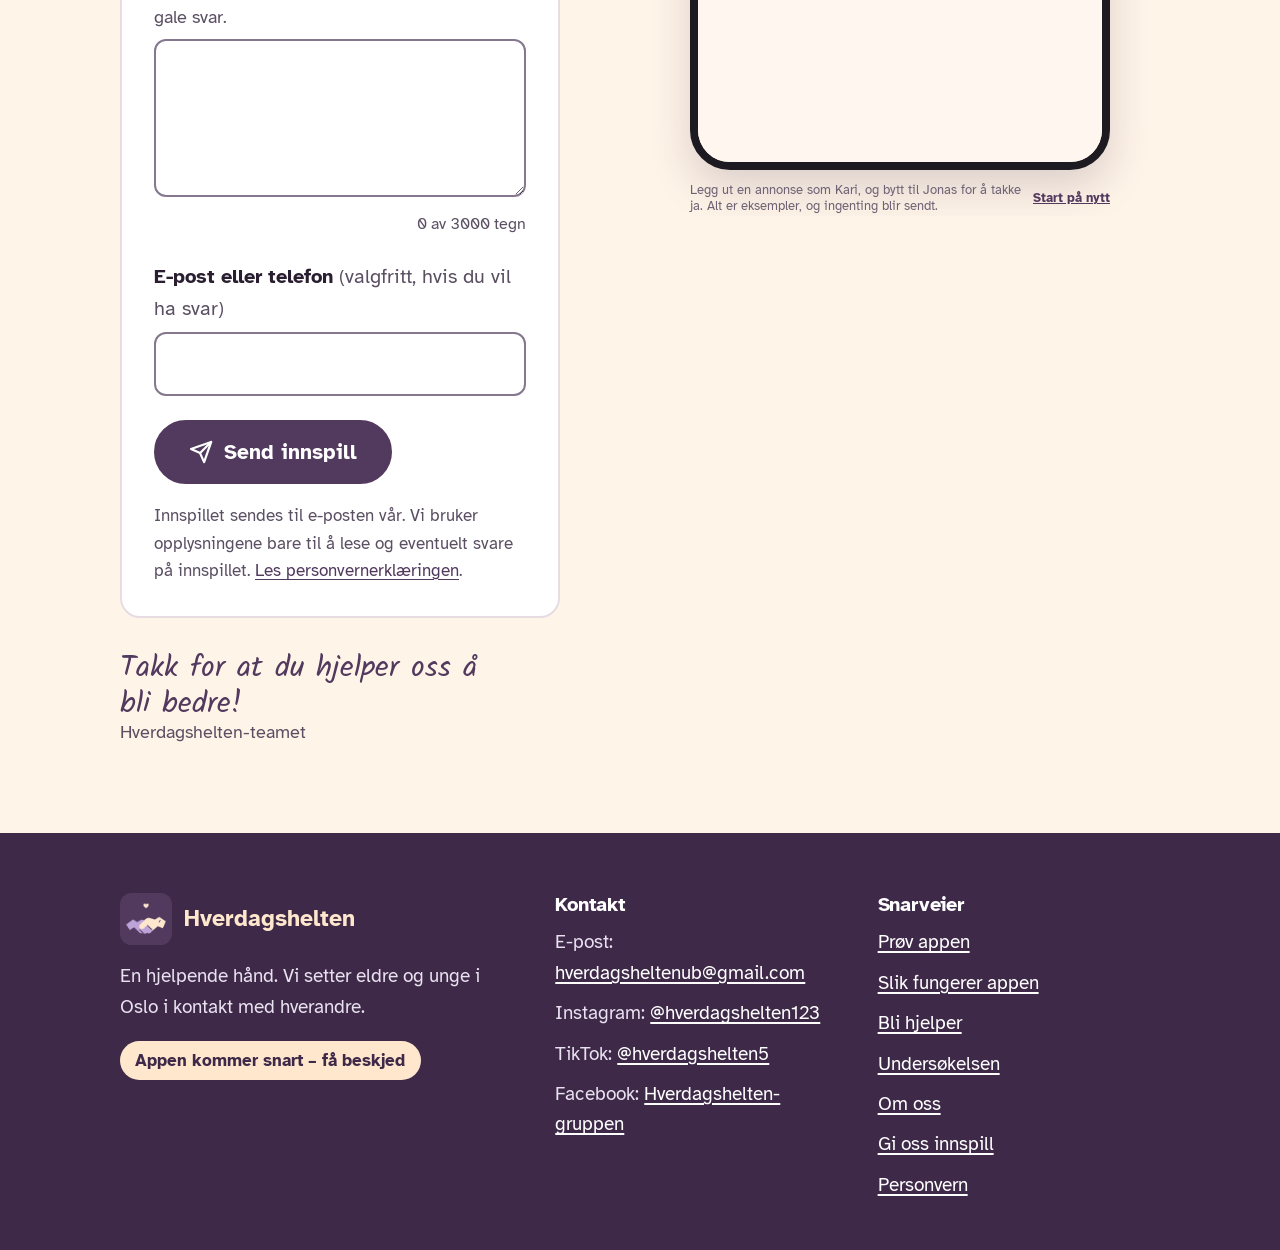
==== commit 5f2193a0: "Bytt den klikkbare modellen ut med den ekte appen Modellen under «Prøv appen» er nå den nyeste appen" ====
--- a/index.html
+++ b/index.html
@@ -451,11 +451,11 @@
     <div class="ramme">
       <div class="innspill-tekst">
         <h2 id="innspill-tittel">Prøv appen før den kommer</h2>
-        <p class="ingress-tekst">Trykk deg rundt som Anne, som bestiller hjelp, eller som Emil, som tar oppdrag. Alle navn og avtaler er eksempler, og ingenting blir sendt.</p>
+        <p class="ingress-tekst">Dette er den ekte appen med eksempler. Vær Kari, som trenger hjelp, eller Jonas, som vil hjelpe. Alle navn og annonser er eksempler, og ingenting blir sendt.</p>
         <ul class="prov-liste">
-          <li>Bestill et hyggelig besøk i tre enkle steg</li>
-          <li>Se når hjelperen kommer, og hvem det er</li>
-          <li>Bytt til ungdomsversjonen og ta et oppdrag</li>
+          <li>Legg ut en annonse med bilde som Kari</li>
+          <li>Bytt til Jonas og trykk «Takk ja»</li>
+          <li>Skriv sammen i chatten og avtal resten</li>
         </ul>
         <a class="knapp knapp-sekundar fullskjerm" href="prototype/">Åpne modellen i full skjerm</a>
 
